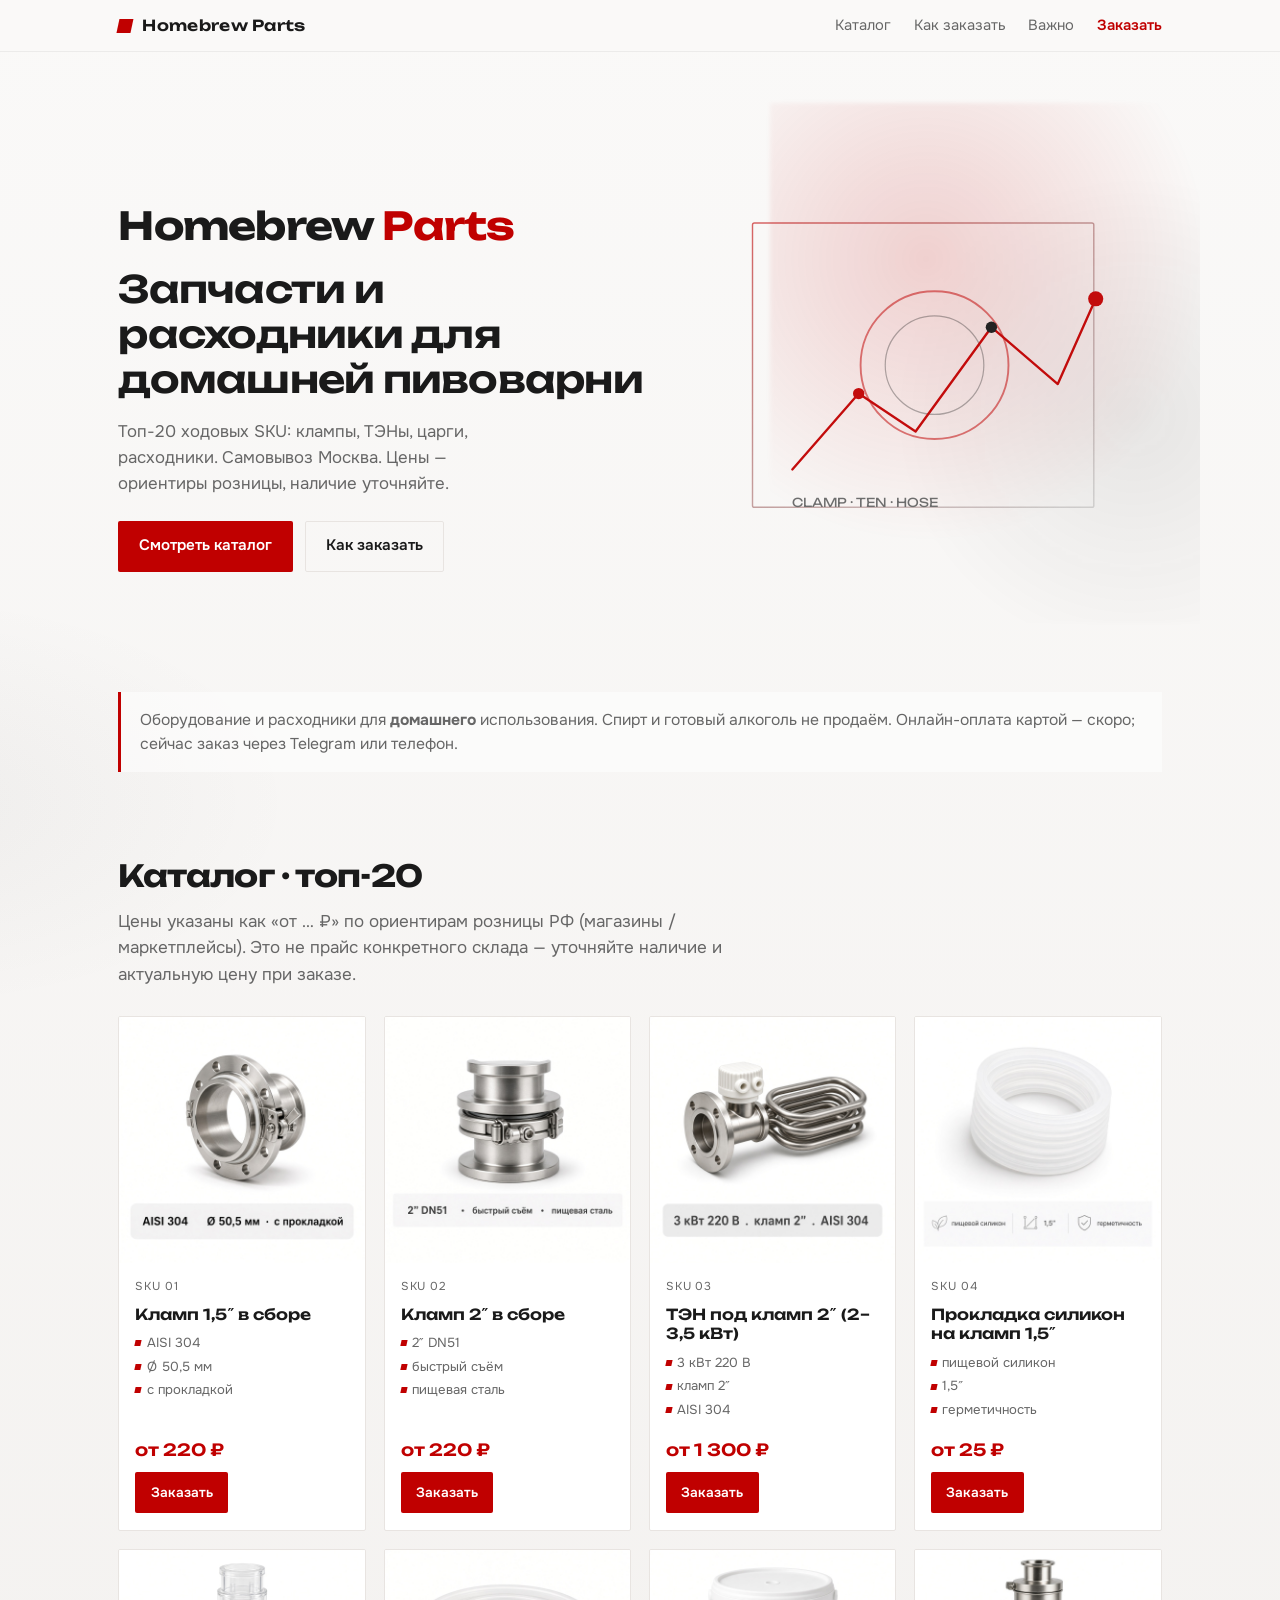
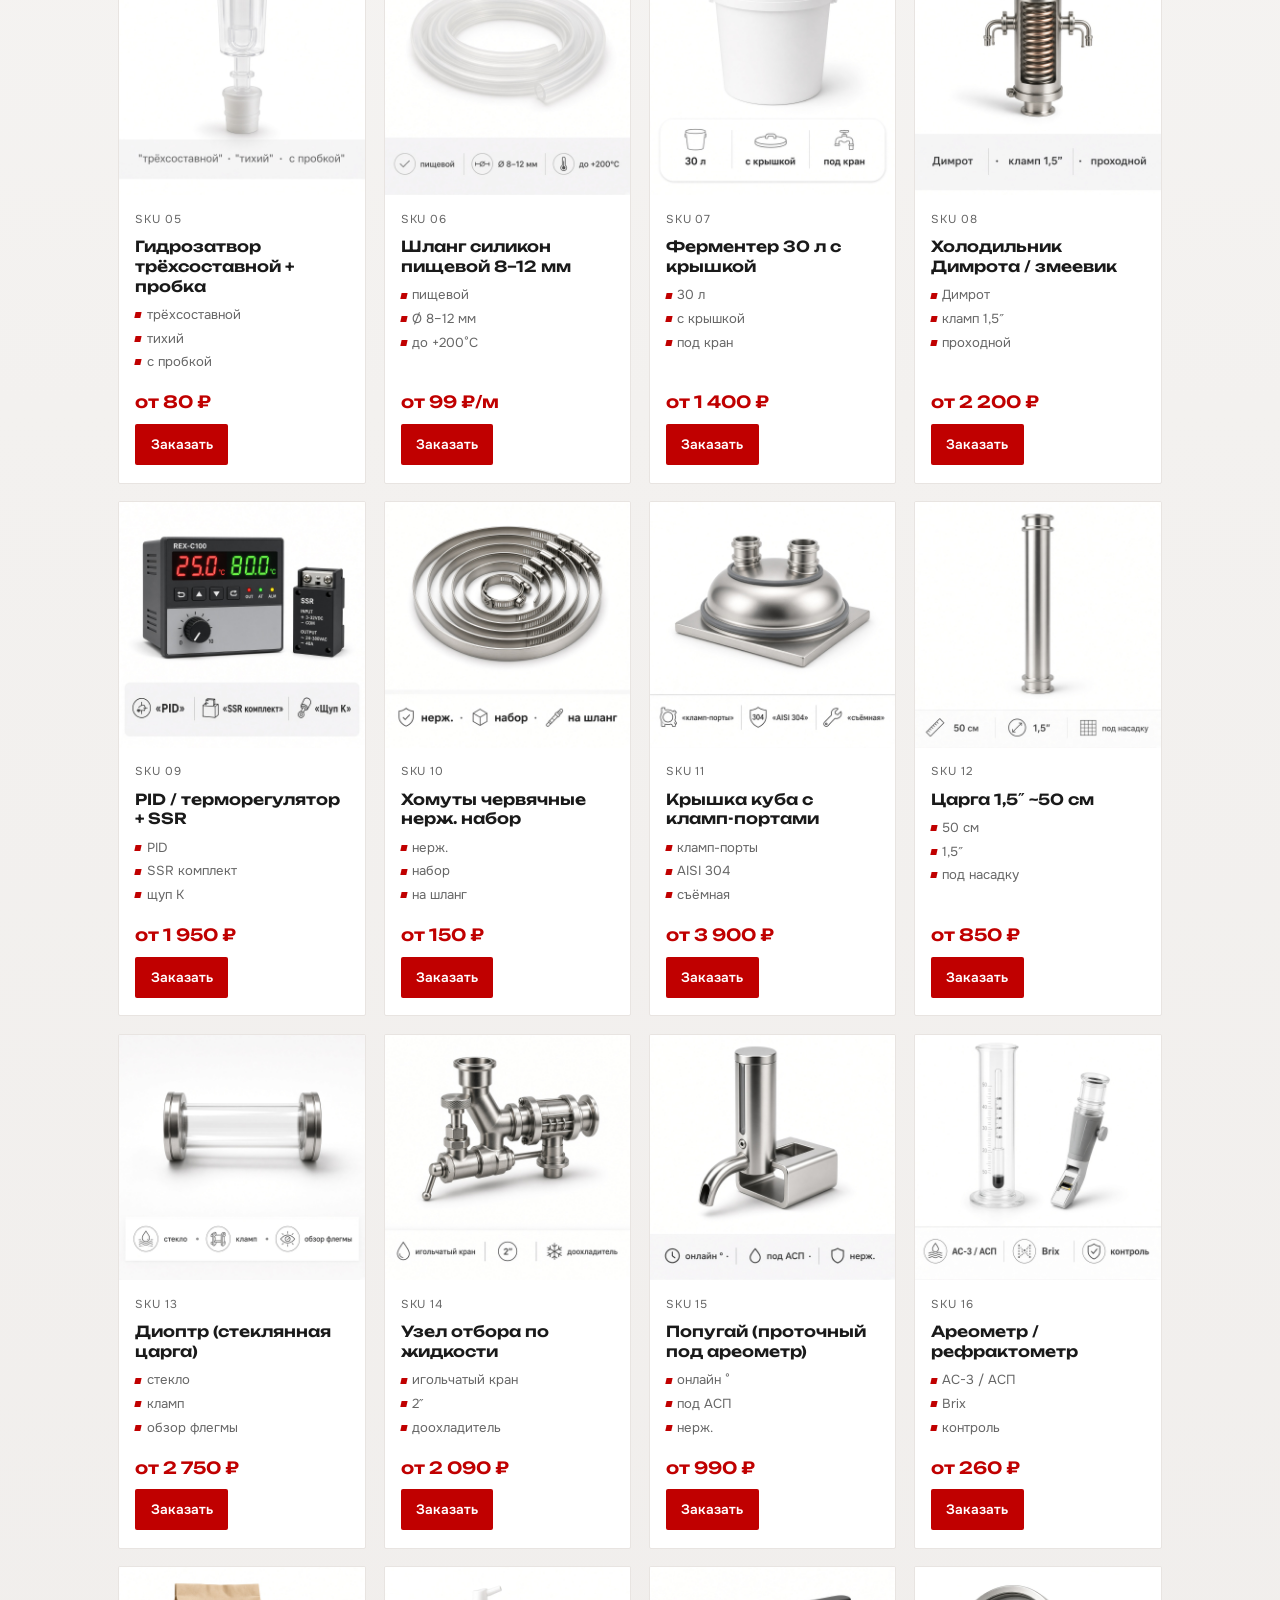
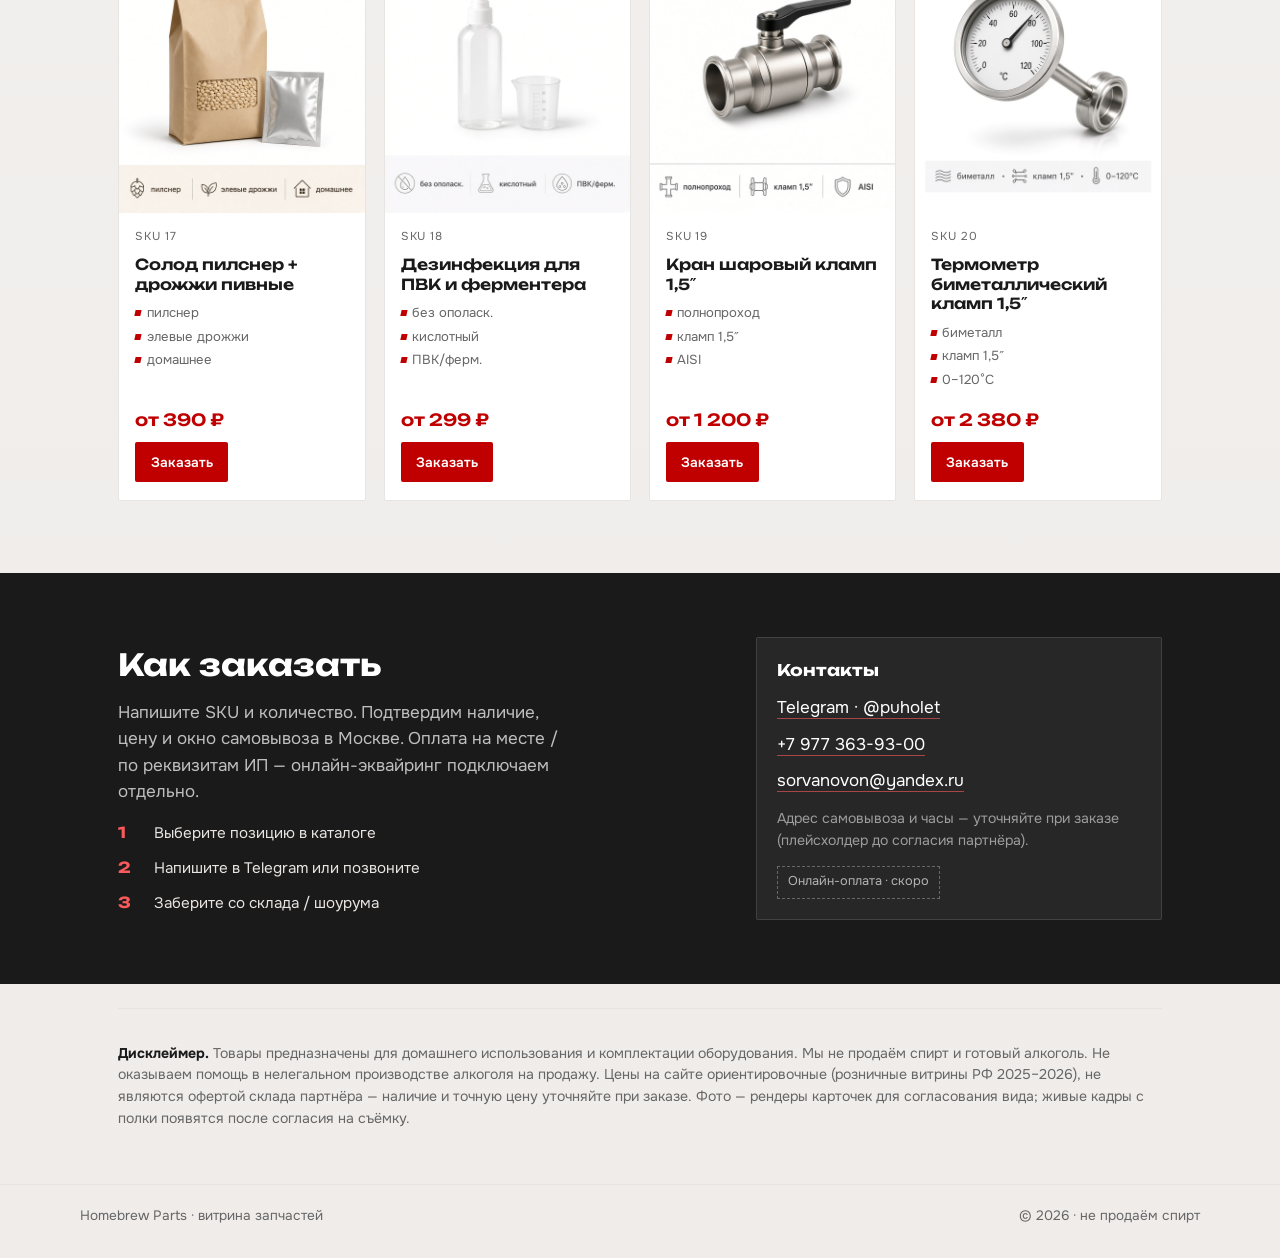
==== index.html @ 1358b640 "Add Homebrew Parts top-20 static showcase for GitHub Pages." ====
<!DOCTYPE html>
<html lang="ru">
<head>
  <meta charset="UTF-8" />
  <meta name="viewport" content="width=device-width, initial-scale=1" />
  <meta name="description" content="Витрина запчастей и расходников для домашнего пивоварения и комплектации оборудования. Самовывоз Москва. Спирт не продаём." />
  <title>Homebrew Parts · витрина запчастей</title>
  <link rel="preconnect" href="https://fonts.googleapis.com" />
  <link rel="preconnect" href="https://fonts.gstatic.com" crossorigin />
  <link href="https://fonts.googleapis.com/css2?family=Onest:wght@400;500;600;700&family=Unbounded:wght@500;600;700&display=swap" rel="stylesheet" />
  <link rel="stylesheet" href="assets/css/style.css" />
</head>
<body>
  <a class="skip" href="#main">К содержанию</a>

  <header class="top">
    <div class="top__inner">
      <a class="brand" href="#top" aria-label="Homebrew Parts — на главную">
        <span class="brand__mark" aria-hidden="true"></span>
        <span class="brand__text">Homebrew Parts</span>
      </a>
      <nav class="nav" aria-label="Разделы">
        <a href="#catalog">Каталог</a>
        <a href="#order">Как заказать</a>
        <a href="#disclaimer">Важно</a>
        <a href="#order" class="nav__cta">Заказать</a>
      </nav>
      <button class="nav-toggle" type="button" aria-expanded="false" aria-controls="mobile-nav" aria-label="Меню">
        <span></span><span></span>
      </button>
    </div>
    <nav id="mobile-nav" class="nav-mobile" hidden>
      <a href="#catalog">Каталог</a>
      <a href="#order">Как заказать</a>
      <a href="#disclaimer">Важно</a>
      <a href="#order">Заказать</a>
    </nav>
  </header>

  <main id="main">
    <section class="hero" id="top">
      <div class="hero__bg" aria-hidden="true">
        <div class="hero__mesh"></div>
      </div>
      <div class="hero__content">
        <p class="brand-hero">Homebrew <span>Parts</span></p>
        <h1>Запчасти и расходники для домашней пивоварни</h1>
        <p class="hero__lead">Топ-20 ходовых SKU: клампы, ТЭНы, царги, расходники. Самовывоз Москва. Цены — ориентиры розницы, наличие уточняйте.</p>
        <div class="hero__actions">
          <a class="btn btn--primary" href="#catalog">Смотреть каталог</a>
          <a class="btn btn--ghost" href="#order">Как заказать</a>
        </div>
      </div>
      <svg class="hero__visual" viewBox="0 0 480 420" fill="none" xmlns="http://www.w3.org/2000/svg" aria-hidden="true">
        <defs>
          <linearGradient id="g1" x1="0" y1="0" x2="1" y2="1">
            <stop offset="0%" stop-color="#C00000" stop-opacity="0.85"/>
            <stop offset="100%" stop-color="#1A1A1A" stop-opacity="0.2"/>
          </linearGradient>
        </defs>
        <rect x="48" y="40" width="360" height="300" rx="2" stroke="url(#g1)" stroke-width="1.5" opacity="0.75"/>
        <circle cx="240" cy="190" r="78" stroke="#C00000" stroke-width="2" opacity="0.55"/>
        <circle cx="240" cy="190" r="52" stroke="#1A1A1A" stroke-width="1.25" opacity="0.35"/>
        <path class="hero__path" d="M90 300 L160 220 L220 260 L300 150 L370 210 L410 120" stroke="#C00000" stroke-width="2.5" stroke-linecap="round" stroke-linejoin="round"/>
        <circle cx="160" cy="220" r="6" fill="#C00000"/>
        <circle cx="300" cy="150" r="6" fill="#1A1A1A"/>
        <circle cx="410" cy="120" r="8" fill="#C00000"/>
        <text x="90" y="340" fill="#666666" font-family="Unbounded, sans-serif" font-size="13">CLAMP · TEN · HOSE</text>
      </svg>
    </section>

    <div class="strip">
      <p>Оборудование и расходники для <strong>домашнего</strong> использования. Спирт и готовый алкоголь не продаём. Онлайн-оплата картой — скоро; сейчас заказ через Telegram или телефон.</p>
    </div>

    <section class="section" id="catalog">
      <div class="section__head">
        <h2>Каталог · топ-20</h2>
        <p>Цены указаны как «от … ₽» по ориентирам розницы РФ (магазины / маркетплейсы). Это не прайс конкретного склада — уточняйте наличие и актуальную цену при заказе.</p>
      </div>

      <div class="catalog">
        <article class="card reveal">
          <div class="card__media"><img src="assets/img/sku-top20-01-clamp-15.png" alt="Кламп 1,5 дюйма в сборе" width="600" height="600" loading="lazy" /></div>
          <div class="card__body">
            <span class="card__sku">SKU 01</span>
            <h3 class="card__title">Кламп 1,5″ в сборе</h3>
            <ul class="card__facts"><li>AISI 304</li><li>Ø 50,5 мм</li><li>с прокладкой</li></ul>
            <div class="card__price">от 220 ₽</div>
            <div class="card__actions"><a class="btn btn--primary btn--sm" href="https://t.me/puholet?text=%D0%97%D0%B0%D0%BA%D0%B0%D0%B7%3A%20%D0%9A%D0%BB%D0%B0%D0%BC%D0%BF%201%2C5%E2%80%B3">Заказать</a></div>
          </div>
        </article>

        <article class="card reveal">
          <div class="card__media"><img src="assets/img/sku-top20-02-clamp-20.png" alt="Кламп 2 дюйма в сборе" width="600" height="600" loading="lazy" /></div>
          <div class="card__body">
            <span class="card__sku">SKU 02</span>
            <h3 class="card__title">Кламп 2″ в сборе</h3>
            <ul class="card__facts"><li>2″ DN51</li><li>быстрый съём</li><li>пищевая сталь</li></ul>
            <div class="card__price">от 220 ₽</div>
            <div class="card__actions"><a class="btn btn--primary btn--sm" href="https://t.me/puholet?text=%D0%97%D0%B0%D0%BA%D0%B0%D0%B7%3A%20%D0%9A%D0%BB%D0%B0%D0%BC%D0%BF%202%E2%80%B3">Заказать</a></div>
          </div>
        </article>

        <article class="card reveal">
          <div class="card__media"><img src="assets/img/sku-top20-03-ten-clamp.png" alt="ТЭН под кламп 2 дюйма" width="600" height="600" loading="lazy" /></div>
          <div class="card__body">
            <span class="card__sku">SKU 03</span>
            <h3 class="card__title">ТЭН под кламп 2″ (2–3,5 кВт)</h3>
            <ul class="card__facts"><li>3 кВт 220 В</li><li>кламп 2″</li><li>AISI 304</li></ul>
            <div class="card__price">от 1 300 ₽</div>
            <div class="card__actions"><a class="btn btn--primary btn--sm" href="https://t.me/puholet?text=%D0%97%D0%B0%D0%BA%D0%B0%D0%B7%3A%20%D0%A2%D0%AD%D0%9D%20%D0%BA%D0%BB%D0%B0%D0%BC%D0%BF%202%E2%80%B3">Заказать</a></div>
          </div>
        </article>

        <article class="card reveal">
          <div class="card__media"><img src="assets/img/sku-top20-04-gaskets.png" alt="Силиконовая прокладка на кламп" width="600" height="600" loading="lazy" /></div>
          <div class="card__body">
            <span class="card__sku">SKU 04</span>
            <h3 class="card__title">Прокладка силикон на кламп 1,5″</h3>
            <ul class="card__facts"><li>пищевой силикон</li><li>1,5″</li><li>герметичность</li></ul>
            <div class="card__price">от 25 ₽</div>
            <div class="card__actions"><a class="btn btn--primary btn--sm" href="https://t.me/puholet?text=%D0%97%D0%B0%D0%BA%D0%B0%D0%B7%3A%20%D0%9F%D1%80%D0%BE%D0%BA%D0%BB%D0%B0%D0%B4%D0%BA%D0%B0%20%D0%BA%D0%BB%D0%B0%D0%BC%D0%BF%201%2C5%E2%80%B3">Заказать</a></div>
          </div>
        </article>

        <article class="card reveal">
          <div class="card__media"><img src="assets/img/sku-top20-05-airlock.png" alt="Гидрозатвор трёхсоставной" width="600" height="600" loading="lazy" /></div>
          <div class="card__body">
            <span class="card__sku">SKU 05</span>
            <h3 class="card__title">Гидрозатвор трёхсоставной + пробка</h3>
            <ul class="card__facts"><li>трёхсоставной</li><li>тихий</li><li>с пробкой</li></ul>
            <div class="card__price">от 80 ₽</div>
            <div class="card__actions"><a class="btn btn--primary btn--sm" href="https://t.me/puholet?text=%D0%97%D0%B0%D0%BA%D0%B0%D0%B7%3A%20%D0%93%D0%B8%D0%B4%D1%80%D0%BE%D0%B7%D0%B0%D1%82%D0%B2%D0%BE%D1%80">Заказать</a></div>
          </div>
        </article>

        <article class="card reveal">
          <div class="card__media"><img src="assets/img/sku-top20-06-hose.png" alt="Шланг силиконовый пищевой" width="600" height="600" loading="lazy" /></div>
          <div class="card__body">
            <span class="card__sku">SKU 06</span>
            <h3 class="card__title">Шланг силикон пищевой 8–12 мм</h3>
            <ul class="card__facts"><li>пищевой</li><li>Ø 8–12 мм</li><li>до +200°C</li></ul>
            <div class="card__price">от 99 ₽/м</div>
            <div class="card__actions"><a class="btn btn--primary btn--sm" href="https://t.me/puholet?text=%D0%97%D0%B0%D0%BA%D0%B0%D0%B7%3A%20%D0%A8%D0%BB%D0%B0%D0%BD%D0%B3%20%D1%81%D0%B8%D0%BB%D0%B8%D0%BA%D0%BE%D0%BD">Заказать</a></div>
          </div>
        </article>

        <article class="card reveal">
          <div class="card__media"><img src="assets/img/sku-top20-07-fermenter.png" alt="Ферментер 30 литров" width="600" height="600" loading="lazy" /></div>
          <div class="card__body">
            <span class="card__sku">SKU 07</span>
            <h3 class="card__title">Ферментер 30 л с крышкой</h3>
            <ul class="card__facts"><li>30 л</li><li>с крышкой</li><li>под кран</li></ul>
            <div class="card__price">от 1 400 ₽</div>
            <div class="card__actions"><a class="btn btn--primary btn--sm" href="https://t.me/puholet?text=%D0%97%D0%B0%D0%BA%D0%B0%D0%B7%3A%20%D0%A4%D0%B5%D1%80%D0%BC%D0%B5%D0%BD%D1%82%D0%B5%D1%80%2030%20%D0%BB">Заказать</a></div>
          </div>
        </article>

        <article class="card reveal">
          <div class="card__media"><img src="assets/img/sku-top20-08-dimroth.png" alt="Холодильник Димрота" width="600" height="600" loading="lazy" /></div>
          <div class="card__body">
            <span class="card__sku">SKU 08</span>
            <h3 class="card__title">Холодильник Димрота / змеевик</h3>
            <ul class="card__facts"><li>Димрот</li><li>кламп 1,5″</li><li>проходной</li></ul>
            <div class="card__price">от 2 200 ₽</div>
            <div class="card__actions"><a class="btn btn--primary btn--sm" href="https://t.me/puholet?text=%D0%97%D0%B0%D0%BA%D0%B0%D0%B7%3A%20%D0%94%D0%B8%D0%BC%D1%80%D0%BE%D1%82">Заказать</a></div>
          </div>
        </article>

        <article class="card reveal">
          <div class="card__media"><img src="assets/img/sku-top20-09-pid.png" alt="PID терморегулятор с SSR" width="600" height="600" loading="lazy" /></div>
          <div class="card__body">
            <span class="card__sku">SKU 09</span>
            <h3 class="card__title">PID / терморегулятор + SSR</h3>
            <ul class="card__facts"><li>PID</li><li>SSR комплект</li><li>щуп К</li></ul>
            <div class="card__price">от 1 950 ₽</div>
            <div class="card__actions"><a class="btn btn--primary btn--sm" href="https://t.me/puholet?text=%D0%97%D0%B0%D0%BA%D0%B0%D0%B7%3A%20PID%20%2B%20SSR">Заказать</a></div>
          </div>
        </article>

        <article class="card reveal">
          <div class="card__media"><img src="assets/img/sku-top20-10-hose-clamps.png" alt="Хомуты червячные нержавеющие" width="600" height="600" loading="lazy" /></div>
          <div class="card__body">
            <span class="card__sku">SKU 10</span>
            <h3 class="card__title">Хомуты червячные нерж. набор</h3>
            <ul class="card__facts"><li>нерж.</li><li>набор</li><li>на шланг</li></ul>
            <div class="card__price">от 150 ₽</div>
            <div class="card__actions"><a class="btn btn--primary btn--sm" href="https://t.me/puholet?text=%D0%97%D0%B0%D0%BA%D0%B0%D0%B7%3A%20%D1%85%D0%BE%D0%BC%D1%83%D1%82%D1%8B%20%D1%87%D0%B5%D1%80%D0%B2%D1%8F%D1%87%D0%BD%D1%8B%D0%B5">Заказать</a></div>
          </div>
        </article>

        <article class="card reveal">
          <div class="card__media"><img src="assets/img/sku-top20-11-cube-lid.png" alt="Крышка куба с кламп-портами" width="600" height="600" loading="lazy" /></div>
          <div class="card__body">
            <span class="card__sku">SKU 11</span>
            <h3 class="card__title">Крышка куба с кламп-портами</h3>
            <ul class="card__facts"><li>кламп-порты</li><li>AISI 304</li><li>съёмная</li></ul>
            <div class="card__price">от 3 900 ₽</div>
            <div class="card__actions"><a class="btn btn--primary btn--sm" href="https://t.me/puholet?text=%D0%97%D0%B0%D0%BA%D0%B0%D0%B7%3A%20%D0%9A%D1%80%D1%8B%D1%88%D0%BA%D0%B0%20%D0%BA%D1%83%D0%B1%D0%B0">Заказать</a></div>
          </div>
        </article>

        <article class="card reveal">
          <div class="card__media"><img src="assets/img/sku-top20-12-tsarga.png" alt="Царга 1,5 дюйма 50 см" width="600" height="600" loading="lazy" /></div>
          <div class="card__body">
            <span class="card__sku">SKU 12</span>
            <h3 class="card__title">Царга 1,5″ ~50 см</h3>
            <ul class="card__facts"><li>50 см</li><li>1,5″</li><li>под насадку</li></ul>
            <div class="card__price">от 850 ₽</div>
            <div class="card__actions"><a class="btn btn--primary btn--sm" href="https://t.me/puholet?text=%D0%97%D0%B0%D0%BA%D0%B0%D0%B7%3A%20%D0%A6%D0%B0%D1%80%D0%B3%D0%B0%201%2C5%E2%80%B3">Заказать</a></div>
          </div>
        </article>

        <article class="card reveal">
          <div class="card__media"><img src="assets/img/sku-top20-13-diopter.png" alt="Диоптр стеклянная царга" width="600" height="600" loading="lazy" /></div>
          <div class="card__body">
            <span class="card__sku">SKU 13</span>
            <h3 class="card__title">Диоптр (стеклянная царга)</h3>
            <ul class="card__facts"><li>стекло</li><li>кламп</li><li>обзор флегмы</li></ul>
            <div class="card__price">от 2 750 ₽</div>
            <div class="card__actions"><a class="btn btn--primary btn--sm" href="https://t.me/puholet?text=%D0%97%D0%B0%D0%BA%D0%B0%D0%B7%3A%20%D0%94%D0%B8%D0%BE%D0%BF%D1%82%D1%80">Заказать</a></div>
          </div>
        </article>

        <article class="card reveal">
          <div class="card__media"><img src="assets/img/sku-top20-14-takeoff.png" alt="Узел отбора по жидкости" width="600" height="600" loading="lazy" /></div>
          <div class="card__body">
            <span class="card__sku">SKU 14</span>
            <h3 class="card__title">Узел отбора по жидкости</h3>
            <ul class="card__facts"><li>игольчатый кран</li><li>2″</li><li>доохладитель</li></ul>
            <div class="card__price">от 2 090 ₽</div>
            <div class="card__actions"><a class="btn btn--primary btn--sm" href="https://t.me/puholet?text=%D0%97%D0%B0%D0%BA%D0%B0%D0%B7%3A%20%D0%A3%D0%B7%D0%B5%D0%BB%20%D0%BE%D1%82%D0%B1%D0%BE%D1%80%D0%B0">Заказать</a></div>
          </div>
        </article>

        <article class="card reveal">
          <div class="card__media"><img src="assets/img/sku-top20-15-parrot.png" alt="Попугай проточный" width="600" height="600" loading="lazy" /></div>
          <div class="card__body">
            <span class="card__sku">SKU 15</span>
            <h3 class="card__title">Попугай (проточный под ареометр)</h3>
            <ul class="card__facts"><li>онлайн °</li><li>под АСП</li><li>нерж.</li></ul>
            <div class="card__price">от 990 ₽</div>
            <div class="card__actions"><a class="btn btn--primary btn--sm" href="https://t.me/puholet?text=%D0%97%D0%B0%D0%BA%D0%B0%D0%B7%3A%20%D0%9F%D0%BE%D0%BF%D1%83%D0%B3%D0%B0%D0%B9">Заказать</a></div>
          </div>
        </article>

        <article class="card reveal">
          <div class="card__media"><img src="assets/img/sku-top20-16-hydrometer.png" alt="Ареометр" width="600" height="600" loading="lazy" /></div>
          <div class="card__body">
            <span class="card__sku">SKU 16</span>
            <h3 class="card__title">Ареометр / рефрактометр</h3>
            <ul class="card__facts"><li>АС-3 / АСП</li><li>Brix</li><li>контроль</li></ul>
            <div class="card__price">от 260 ₽</div>
            <div class="card__actions"><a class="btn btn--primary btn--sm" href="https://t.me/puholet?text=%D0%97%D0%B0%D0%BA%D0%B0%D0%B7%3A%20%D0%90%D1%80%D0%B5%D0%BE%D0%BC%D0%B5%D1%82%D1%80">Заказать</a></div>
          </div>
        </article>

        <article class="card reveal">
          <div class="card__media"><img src="assets/img/sku-top20-17-malt-yeast.png" alt="Солод и дрожжи" width="600" height="600" loading="lazy" /></div>
          <div class="card__body">
            <span class="card__sku">SKU 17</span>
            <h3 class="card__title">Солод пилснер + дрожжи пивные</h3>
            <ul class="card__facts"><li>пилснер</li><li>элевые дрожжи</li><li>домашнее</li></ul>
            <div class="card__price">от 390 ₽</div>
            <div class="card__actions"><a class="btn btn--primary btn--sm" href="https://t.me/puholet?text=%D0%97%D0%B0%D0%BA%D0%B0%D0%B7%3A%20%D1%81%D0%BE%D0%BB%D0%BE%D0%B4%20%2B%20%D0%B4%D1%80%D0%BE%D0%B6%D0%B6%D0%B8">Заказать</a></div>
          </div>
        </article>

        <article class="card reveal">
          <div class="card__media"><img src="assets/img/sku-top20-18-sanitizer.png" alt="Средство дезинфекции" width="600" height="600" loading="lazy" /></div>
          <div class="card__body">
            <span class="card__sku">SKU 18</span>
            <h3 class="card__title">Дезинфекция для ПВК и ферментера</h3>
            <ul class="card__facts"><li>без ополаск.</li><li>кислотный</li><li>ПВК/ферм.</li></ul>
            <div class="card__price">от 299 ₽</div>
            <div class="card__actions"><a class="btn btn--primary btn--sm" href="https://t.me/puholet?text=%D0%97%D0%B0%D0%BA%D0%B0%D0%B7%3A%20Bio%20San">Заказать</a></div>
          </div>
        </article>

        <article class="card reveal">
          <div class="card__media"><img src="assets/img/sku-top20-19-ball-valve.png" alt="Кран шаровый кламп" width="600" height="600" loading="lazy" /></div>
          <div class="card__body">
            <span class="card__sku">SKU 19</span>
            <h3 class="card__title">Кран шаровый кламп 1,5″</h3>
            <ul class="card__facts"><li>полнопроход</li><li>кламп 1,5″</li><li>AISI</li></ul>
            <div class="card__price">от 1 200 ₽</div>
            <div class="card__actions"><a class="btn btn--primary btn--sm" href="https://t.me/puholet?text=%D0%97%D0%B0%D0%BA%D0%B0%D0%B7%3A%20%D0%9A%D1%80%D0%B0%D0%BD%20%D0%BA%D0%BB%D0%B0%D0%BC%D0%BF%201%2C5%E2%80%B3">Заказать</a></div>
          </div>
        </article>

        <article class="card reveal">
          <div class="card__media"><img src="assets/img/sku-top20-20-thermometer.png" alt="Термометр биметаллический кламп" width="600" height="600" loading="lazy" /></div>
          <div class="card__body">
            <span class="card__sku">SKU 20</span>
            <h3 class="card__title">Термометр биметаллический кламп 1,5″</h3>
            <ul class="card__facts"><li>биметалл</li><li>кламп 1,5″</li><li>0–120°C</li></ul>
            <div class="card__price">от 2 380 ₽</div>
            <div class="card__actions"><a class="btn btn--primary btn--sm" href="https://t.me/puholet?text=%D0%97%D0%B0%D0%BA%D0%B0%D0%B7%3A%20%D1%82%D0%B5%D1%80%D0%BC%D0%BE%D0%BC%D0%B5%D1%82%D1%80%20%D0%BA%D0%BB%D0%B0%D0%BC%D0%BF">Заказать</a></div>
          </div>
        </article>
      </div>
    </section>

    <section class="section--ink" id="order">
      <div class="section__inner">
        <div>
          <h2>Как заказать</h2>
          <p>Напишите SKU и количество. Подтвердим наличие, цену и окно самовывоза в Москве. Оплата на месте / по реквизитам ИП — онлайн-эквайринг подключаем отдельно.</p>
          <ol class="order-list">
            <li><strong>1</strong> Выберите позицию в каталоге</li>
            <li><strong>2</strong> Напишите в Telegram или позвоните</li>
            <li><strong>3</strong> Заберите со склада / шоурума</li>
          </ol>
        </div>
        <div class="order-box">
          <h3>Контакты</h3>
          <p><a href="https://t.me/puholet">Telegram · @puholet</a></p>
          <p style="margin-top:0.65rem"><a href="tel:+79773639300">+7 977 363-93-00</a></p>
          <p style="margin-top:0.65rem"><a href="mailto:sorvanovon@yandex.ru?subject=%D0%97%D0%B0%D0%BA%D0%B0%D0%B7%20Homebrew%20Parts">sorvanovon@yandex.ru</a></p>
          <p class="muted">Адрес самовывоза и часы — уточняйте при заказе (плейсхолдер до согласия партнёра).</p>
          <span class="pay-soon">Онлайн-оплата · скоро</span>
        </div>
      </div>
    </section>

    <section class="disclaimer" id="disclaimer">
      <div class="disclaimer__box">
        <p><strong>Дисклеймер.</strong> Товары предназначены для домашнего использования и комплектации оборудования. Мы не продаём спирт и готовый алкоголь. Не оказываем помощь в нелегальном производстве алкоголя на продажу. Цены на сайте ориентировочные (розничные витрины РФ 2025–2026), не являются офертой склада партнёра — наличие и точную цену уточняйте при заказе. Фото — рендеры карточек для согласования вида; живые кадры с полки появятся после согласия на съёмку.</p>
      </div>
    </section>
  </main>

  <footer class="footer">
    <div class="footer__inner">
      <span>Homebrew Parts · витрина запчастей</span>
      <span>© 2026 · не продаём спирт</span>
    </div>
  </footer>

  <script src="assets/js/main.js"></script>
</body>
</html>
---- assets/css/style.css ----
:root {
  --ink: #1a1a1a;
  --text: #333333;
  --muted: #666666;
  --line: #e8e4e1;
  --paper: #f3f1ef;
  --surface: #ffffff;
  --crimson: #c00000;
  --ember: #fb5a5a;
  --crimson-deep: #8a0000;
  --radius: 2px;
  --font-display: "Unbounded", system-ui, sans-serif;
  --font-body: "Onest", system-ui, sans-serif;
  --space: clamp(1.25rem, 3vw, 2.5rem);
  --max: 1120px;
}

*,
*::before,
*::after {
  box-sizing: border-box;
}

html {
  scroll-behavior: smooth;
}

body {
  margin: 0;
  font-family: var(--font-body);
  font-size: 1.0625rem;
  line-height: 1.55;
  color: var(--text);
  background:
    radial-gradient(1100px 520px at 90% -8%, rgba(192, 0, 0, 0.07), transparent 55%),
    radial-gradient(800px 420px at -8% 18%, rgba(26, 26, 26, 0.04), transparent 50%),
    linear-gradient(180deg, #faf9f8 0%, var(--paper) 45%, #efecea 100%);
  min-height: 100vh;
}

img {
  max-width: 100%;
  display: block;
}

a {
  color: inherit;
}

.skip {
  position: absolute;
  left: -999px;
  top: 0;
  background: var(--ink);
  color: #fff;
  padding: 0.5rem 1rem;
  z-index: 100;
}

.skip:focus {
  left: 0;
}

.top {
  position: sticky;
  top: 0;
  z-index: 50;
  backdrop-filter: blur(12px);
  background: rgba(250, 249, 248, 0.9);
  border-bottom: 1px solid rgba(26, 26, 26, 0.06);
}

.top__inner {
  max-width: var(--max);
  margin: 0 auto;
  padding: 0.85rem var(--space);
  display: flex;
  align-items: center;
  justify-content: space-between;
  gap: 1rem;
}

.brand {
  display: inline-flex;
  align-items: center;
  gap: 0.65rem;
  text-decoration: none;
  color: var(--ink);
}

.brand__mark {
  width: 0.85rem;
  height: 0.85rem;
  background: var(--crimson);
  transform: skewX(-12deg);
}

.brand__text {
  font-family: var(--font-display);
  font-weight: 600;
  font-size: 0.95rem;
  letter-spacing: 0.02em;
}

.nav {
  display: none;
  gap: 1.4rem;
  align-items: center;
}

.nav a {
  text-decoration: none;
  font-size: 0.92rem;
  color: var(--muted);
  transition: color 0.2s;
}

.nav a:hover {
  color: var(--ink);
}

.nav__cta {
  color: var(--crimson) !important;
  font-weight: 600;
}

.nav-toggle {
  width: 2.5rem;
  height: 2.5rem;
  border: 1px solid var(--line);
  background: var(--surface);
  border-radius: var(--radius);
  display: inline-flex;
  flex-direction: column;
  justify-content: center;
  align-items: center;
  gap: 5px;
  cursor: pointer;
}

.nav-toggle span {
  width: 1.1rem;
  height: 2px;
  background: var(--ink);
}

.nav-mobile {
  display: flex;
  flex-direction: column;
  gap: 0.75rem;
  padding: 0.75rem var(--space) 1.1rem;
  border-top: 1px solid var(--line);
  background: rgba(250, 249, 248, 0.98);
}

.nav-mobile a {
  text-decoration: none;
  color: var(--ink);
  font-weight: 500;
}

@media (min-width: 860px) {
  .nav {
    display: flex;
  }

  .nav-toggle,
  .nav-mobile {
    display: none !important;
  }
}

.hero {
  position: relative;
  overflow: hidden;
  max-width: var(--max);
  margin: 0 auto;
  padding: clamp(2.5rem, 7vw, 5rem) var(--space) clamp(2rem, 5vw, 3.5rem);
  display: grid;
  gap: 2rem;
  align-items: center;
}

@media (min-width: 900px) {
  .hero {
    grid-template-columns: 1.1fr 0.9fr;
    min-height: min(78vh, 640px);
  }
}

.hero__bg {
  position: absolute;
  inset: 0;
  pointer-events: none;
  z-index: 0;
}

.hero__mesh {
  position: absolute;
  right: -8%;
  top: 8%;
  width: min(52vw, 520px);
  height: min(52vw, 520px);
  background:
    radial-gradient(circle at 30% 30%, rgba(192, 0, 0, 0.16), transparent 55%),
    radial-gradient(circle at 70% 60%, rgba(26, 26, 26, 0.08), transparent 50%);
  filter: blur(2px);
}

.hero__content {
  position: relative;
  z-index: 1;
}

.brand-hero {
  margin: 0 0 0.75rem;
  font-family: var(--font-display);
  font-size: clamp(1.6rem, 4vw, 2.4rem);
  font-weight: 700;
  color: var(--ink);
  letter-spacing: -0.02em;
}

.brand-hero span {
  color: var(--crimson);
}

.hero h1 {
  margin: 0;
  font-family: var(--font-display);
  font-size: clamp(1.55rem, 3.6vw, 2.35rem);
  font-weight: 600;
  line-height: 1.2;
  color: var(--ink);
  letter-spacing: -0.02em;
  max-width: 16ch;
}

.hero__lead {
  margin: 1rem 0 0;
  max-width: 38ch;
  color: var(--muted);
  font-size: 1.05rem;
}

.hero__actions {
  margin-top: 1.5rem;
  display: flex;
  flex-wrap: wrap;
  gap: 0.75rem;
}

.hero__visual {
  position: relative;
  z-index: 1;
  width: 100%;
  max-width: 460px;
  margin-left: auto;
  opacity: 0.95;
}

.hero__path {
  stroke-dasharray: 900;
  stroke-dashoffset: 900;
  animation: path-draw 1.8s ease forwards 0.3s;
}

@keyframes path-draw {
  to {
    stroke-dashoffset: 0;
  }
}

.hero__content > * {
  animation: rise 0.7s ease both;
}

.hero__content > *:nth-child(2) {
  animation-delay: 0.08s;
}

.hero__content > *:nth-child(3) {
  animation-delay: 0.14s;
}

.hero__content > *:nth-child(4) {
  animation-delay: 0.2s;
}

@keyframes rise {
  from {
    opacity: 0;
    transform: translateY(14px);
  }
  to {
    opacity: 1;
    transform: none;
  }
}

@media (prefers-reduced-motion: reduce) {
  .hero__path,
  .hero__content > * {
    animation: none;
  }

  .hero__path {
    stroke-dashoffset: 0;
  }
}

.btn {
  display: inline-flex;
  align-items: center;
  justify-content: center;
  gap: 0.4rem;
  padding: 0.8rem 1.25rem;
  border-radius: var(--radius);
  text-decoration: none;
  font-weight: 600;
  font-size: 0.95rem;
  border: 1px solid transparent;
  transition: background 0.2s, color 0.2s, border-color 0.2s, transform 0.15s;
  cursor: pointer;
}

.btn:hover {
  transform: translateY(-1px);
}

.btn--primary {
  background: var(--crimson);
  color: #fff;
}

.btn--primary:hover {
  background: var(--crimson-deep);
}

.btn--ghost {
  background: transparent;
  border-color: var(--line);
  color: var(--ink);
}

.btn--ghost:hover {
  border-color: var(--ink);
}

.btn--light {
  background: #fff;
  color: var(--ink);
}

.btn--light:hover {
  background: var(--ember);
  color: #fff;
}

.btn--sm {
  padding: 0.55rem 0.9rem;
  font-size: 0.85rem;
}

.strip {
  max-width: var(--max);
  margin: 0 auto;
  padding: 0 var(--space) 1.5rem;
}

.strip p {
  margin: 0;
  padding: 1rem 1.15rem;
  border-left: 3px solid var(--crimson);
  background: rgba(255, 255, 255, 0.55);
  color: var(--muted);
  font-size: 0.98rem;
}

.section {
  max-width: var(--max);
  margin: 0 auto;
  padding: clamp(2rem, 5vw, 3.5rem) var(--space);
}

.section__head {
  margin-bottom: 1.75rem;
  max-width: 42rem;
}

.section__head h2 {
  margin: 0;
  font-family: var(--font-display);
  font-size: clamp(1.4rem, 3vw, 1.9rem);
  color: var(--ink);
  letter-spacing: -0.02em;
}

.section__head p {
  margin: 0.6rem 0 0;
  color: var(--muted);
}

.catalog {
  display: grid;
  gap: 1.1rem;
  grid-template-columns: 1fr;
}

@media (min-width: 640px) {
  .catalog {
    grid-template-columns: repeat(2, 1fr);
  }
}

@media (min-width: 980px) {
  .catalog {
    grid-template-columns: repeat(3, 1fr);
  }
}

@media (min-width: 1120px) {
  .catalog {
    grid-template-columns: repeat(4, 1fr);
  }
}

.card {
  background: var(--surface);
  border: 1px solid var(--line);
  border-radius: var(--radius);
  display: flex;
  flex-direction: column;
  overflow: hidden;
  transition: border-color 0.2s, box-shadow 0.2s, transform 0.2s;
}

.card:hover {
  border-color: rgba(192, 0, 0, 0.35);
  box-shadow: 0 12px 28px rgba(26, 26, 26, 0.06);
  transform: translateY(-2px);
}

.card__media {
  aspect-ratio: 1;
  background: #f7f5f3;
  overflow: hidden;
}

.card__media img {
  width: 100%;
  height: 100%;
  object-fit: cover;
}

.card__body {
  padding: 0.95rem 1rem 1.1rem;
  display: flex;
  flex-direction: column;
  flex: 1;
  gap: 0.55rem;
}

.card__sku {
  font-size: 0.72rem;
  letter-spacing: 0.08em;
  text-transform: uppercase;
  color: var(--muted);
}

.card__title {
  margin: 0;
  font-family: var(--font-display);
  font-size: 0.95rem;
  font-weight: 600;
  line-height: 1.3;
  color: var(--ink);
}

.card__facts {
  margin: 0;
  padding: 0;
  list-style: none;
  display: flex;
  flex-direction: column;
  gap: 0.2rem;
}

.card__facts li {
  font-size: 0.82rem;
  color: var(--muted);
  padding-left: 0.7rem;
  position: relative;
}

.card__facts li::before {
  content: "";
  position: absolute;
  left: 0;
  top: 0.55em;
  width: 0.35rem;
  height: 0.35rem;
  background: var(--crimson);
  transform: skewX(-12deg);
}

.card__price {
  margin-top: auto;
  padding-top: 0.5rem;
  font-family: var(--font-display);
  font-size: 1.05rem;
  font-weight: 600;
  color: var(--crimson);
}

.card__actions {
  display: flex;
  gap: 0.5rem;
  flex-wrap: wrap;
}

.section--ink {
  background: var(--ink);
  color: #e8e4e1;
  margin-top: 1rem;
}

.section--ink .section__inner {
  max-width: var(--max);
  margin: 0 auto;
  padding: clamp(2.5rem, 6vw, 4rem) var(--space);
  display: grid;
  gap: 1.75rem;
}

@media (min-width: 800px) {
  .section--ink .section__inner {
    grid-template-columns: 1.2fr 0.8fr;
    align-items: center;
  }
}

.section--ink h2 {
  margin: 0;
  font-family: var(--font-display);
  font-size: clamp(1.4rem, 3vw, 1.9rem);
  color: #fff;
}

.section--ink p {
  margin: 0.75rem 0 0;
  color: rgba(255, 255, 255, 0.72);
  max-width: 42ch;
}

.order-list {
  margin: 1rem 0 0;
  padding: 0;
  list-style: none;
  display: grid;
  gap: 0.65rem;
}

.order-list li {
  display: flex;
  gap: 0.75rem;
  align-items: baseline;
  font-size: 0.95rem;
}

.order-list strong {
  font-family: var(--font-display);
  color: var(--ember);
  min-width: 1.5rem;
}

.order-box {
  background: rgba(255, 255, 255, 0.06);
  border: 1px solid rgba(255, 255, 255, 0.12);
  padding: 1.25rem;
  border-radius: var(--radius);
}

.order-box h3 {
  margin: 0 0 0.75rem;
  font-family: var(--font-display);
  font-size: 1rem;
  color: #fff;
}

.order-box a {
  color: #fff;
  text-decoration: none;
  border-bottom: 1px solid rgba(251, 90, 90, 0.6);
}

.order-box .muted {
  color: rgba(255, 255, 255, 0.55);
  font-size: 0.88rem;
  margin-top: 0.85rem;
}

.pay-soon {
  display: inline-block;
  margin-top: 0.85rem;
  padding: 0.35rem 0.65rem;
  border: 1px dashed rgba(255, 255, 255, 0.3);
  font-size: 0.8rem;
  color: rgba(255, 255, 255, 0.65);
}

.disclaimer {
  max-width: var(--max);
  margin: 0 auto;
  padding: 1.5rem var(--space) 2.5rem;
}

.disclaimer__box {
  border-top: 1px solid var(--line);
  padding-top: 1.25rem;
  color: var(--muted);
  font-size: 0.88rem;
}

.disclaimer__box strong {
  color: var(--ink);
}

.footer {
  border-top: 1px solid var(--line);
  padding: 1.25rem var(--space) 2rem;
}

.footer__inner {
  max-width: var(--max);
  margin: 0 auto;
  display: flex;
  flex-wrap: wrap;
  gap: 0.75rem 1.5rem;
  justify-content: space-between;
  color: var(--muted);
  font-size: 0.85rem;
}

.reveal {
  opacity: 0;
  transform: translateY(16px);
  transition: opacity 0.55s ease, transform 0.55s ease;
}

.reveal.is-visible {
  opacity: 1;
  transform: none;
}

@media (prefers-reduced-motion: reduce) {
  .reveal {
    opacity: 1;
    transform: none;
    transition: none;
  }

  .card:hover {
    transform: none;
  }
}
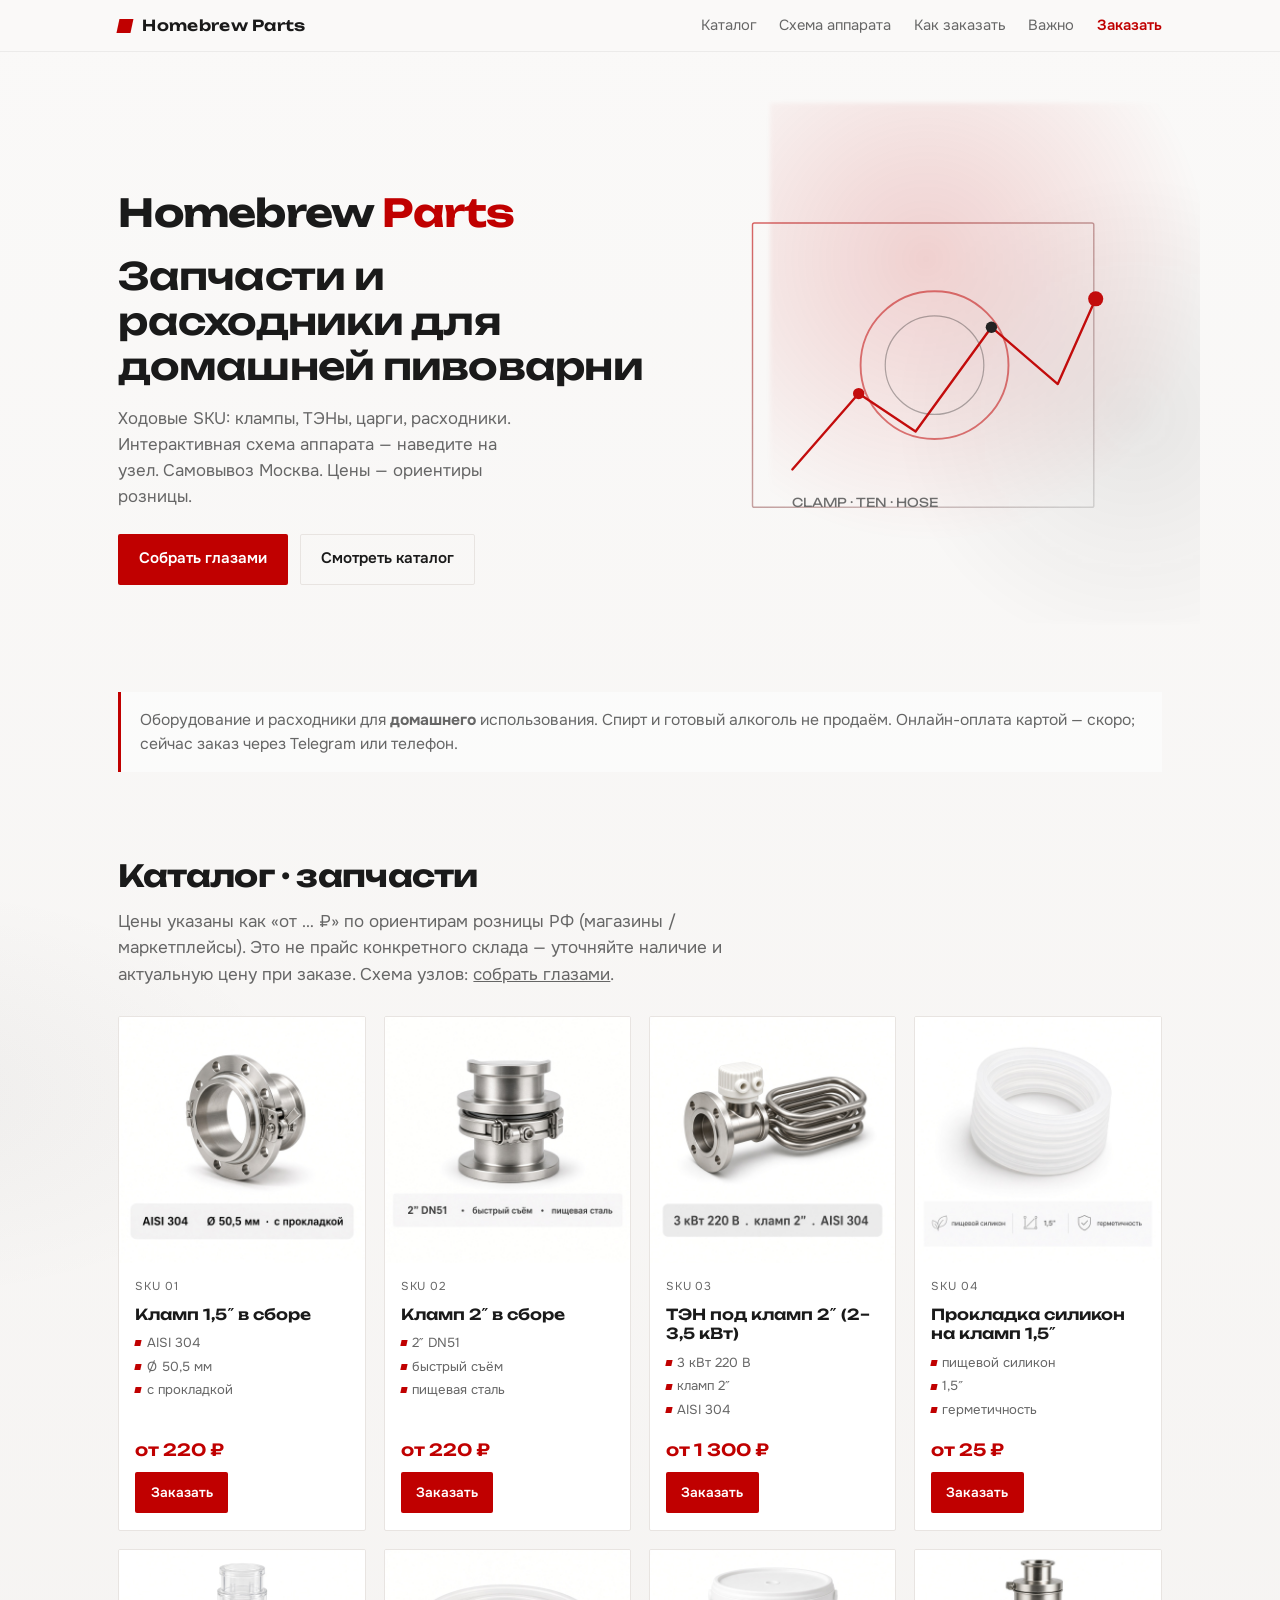
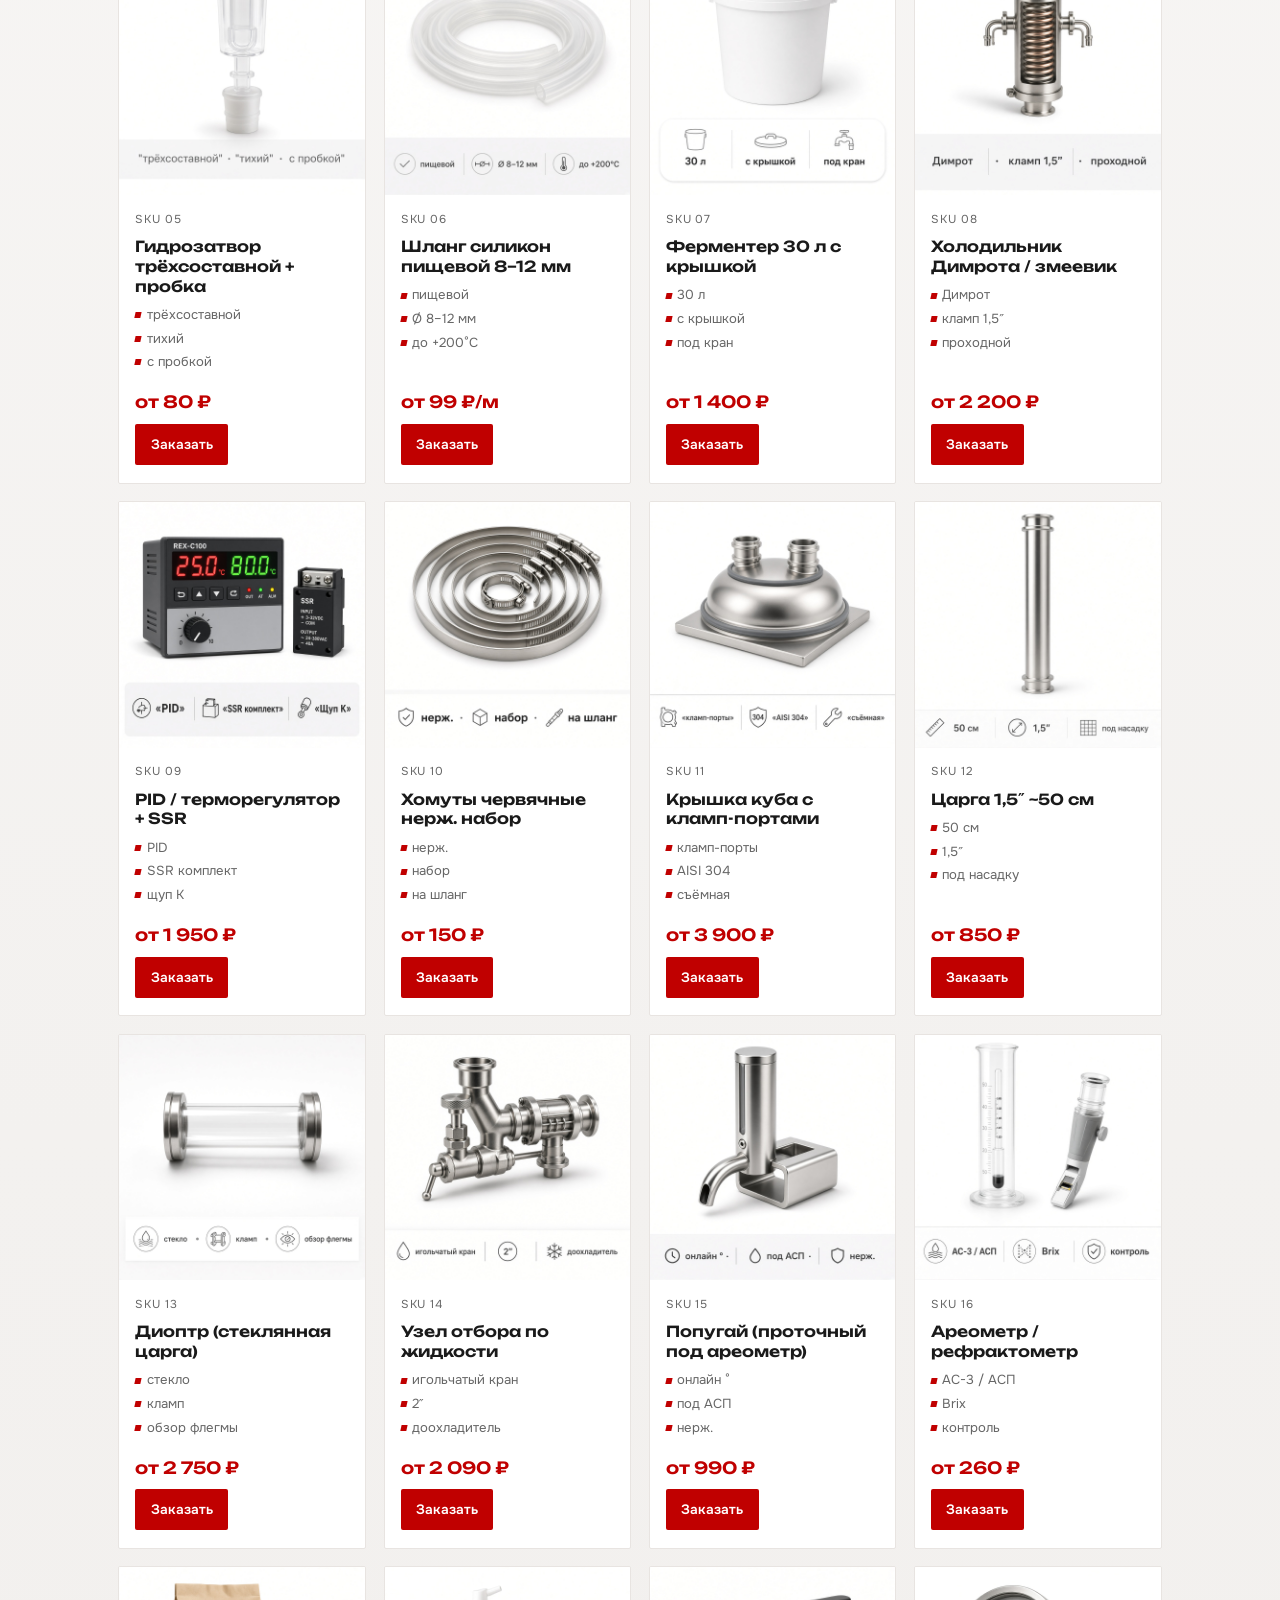
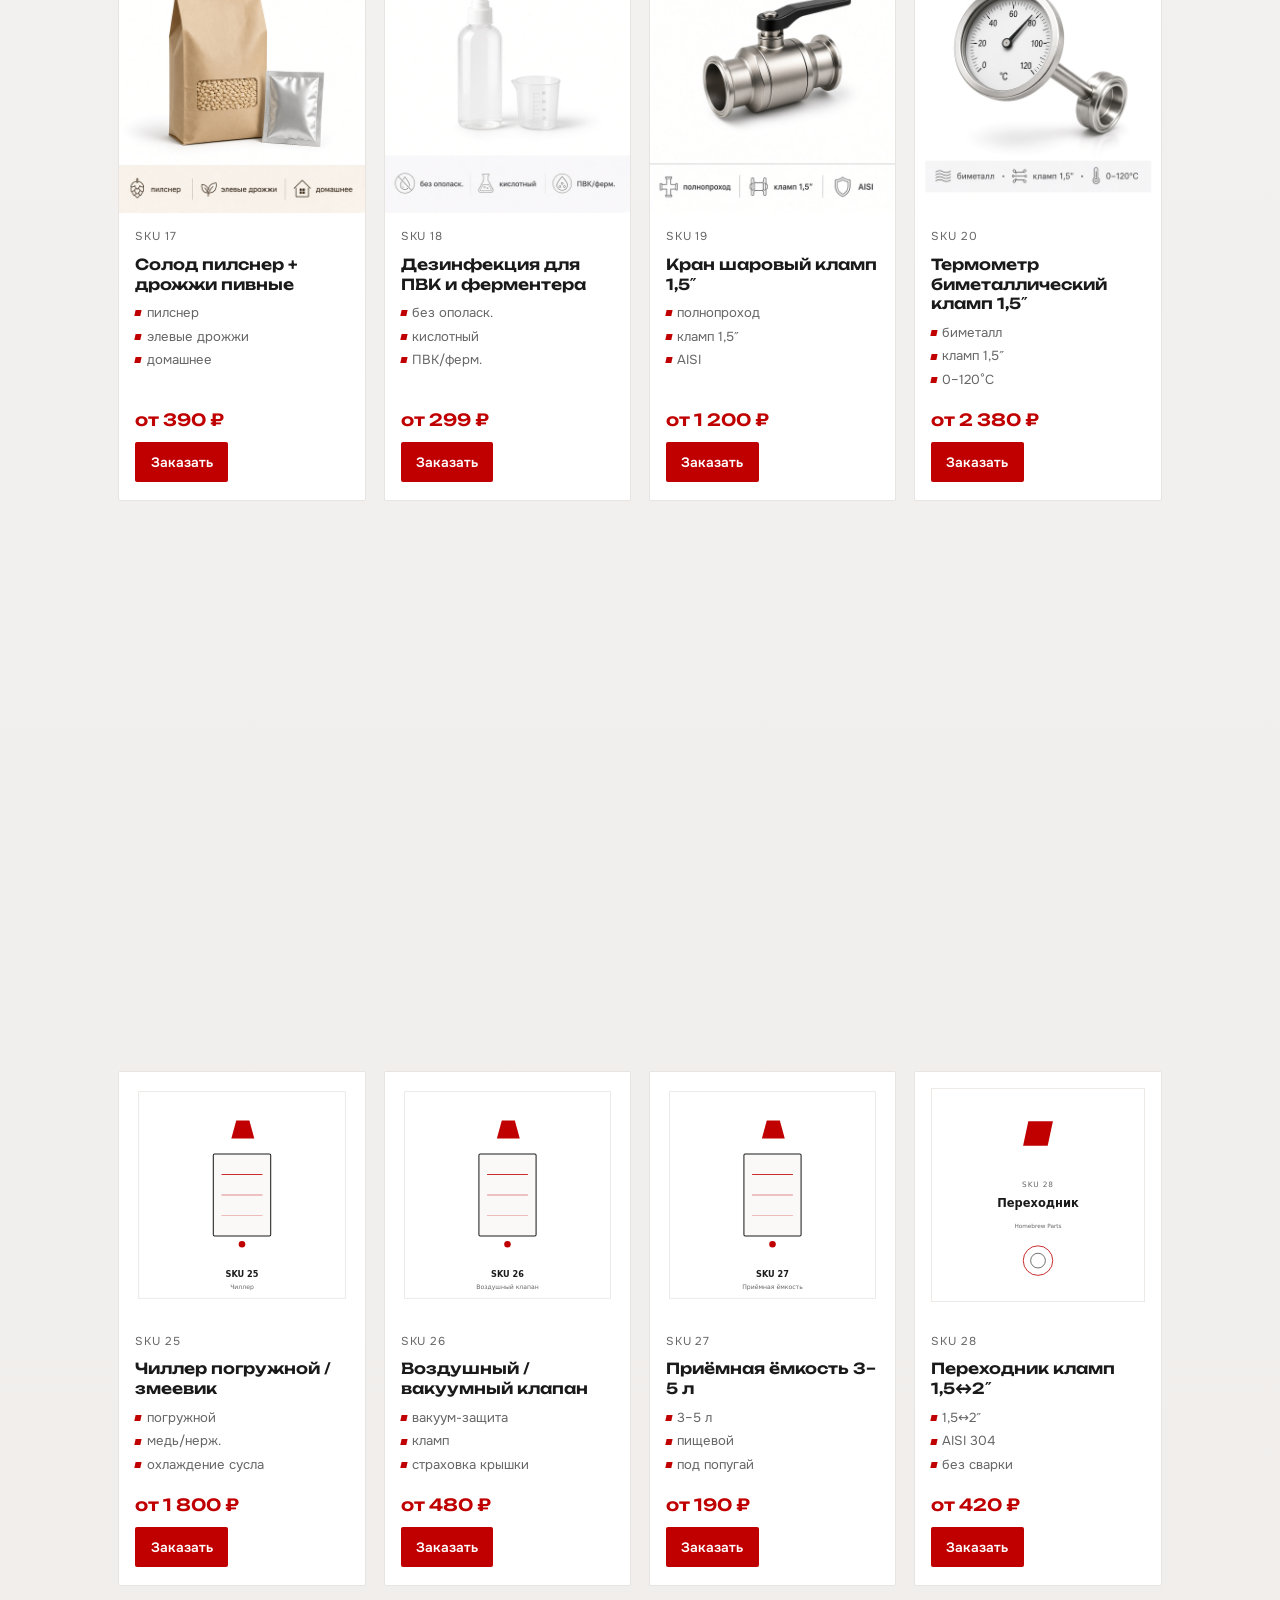
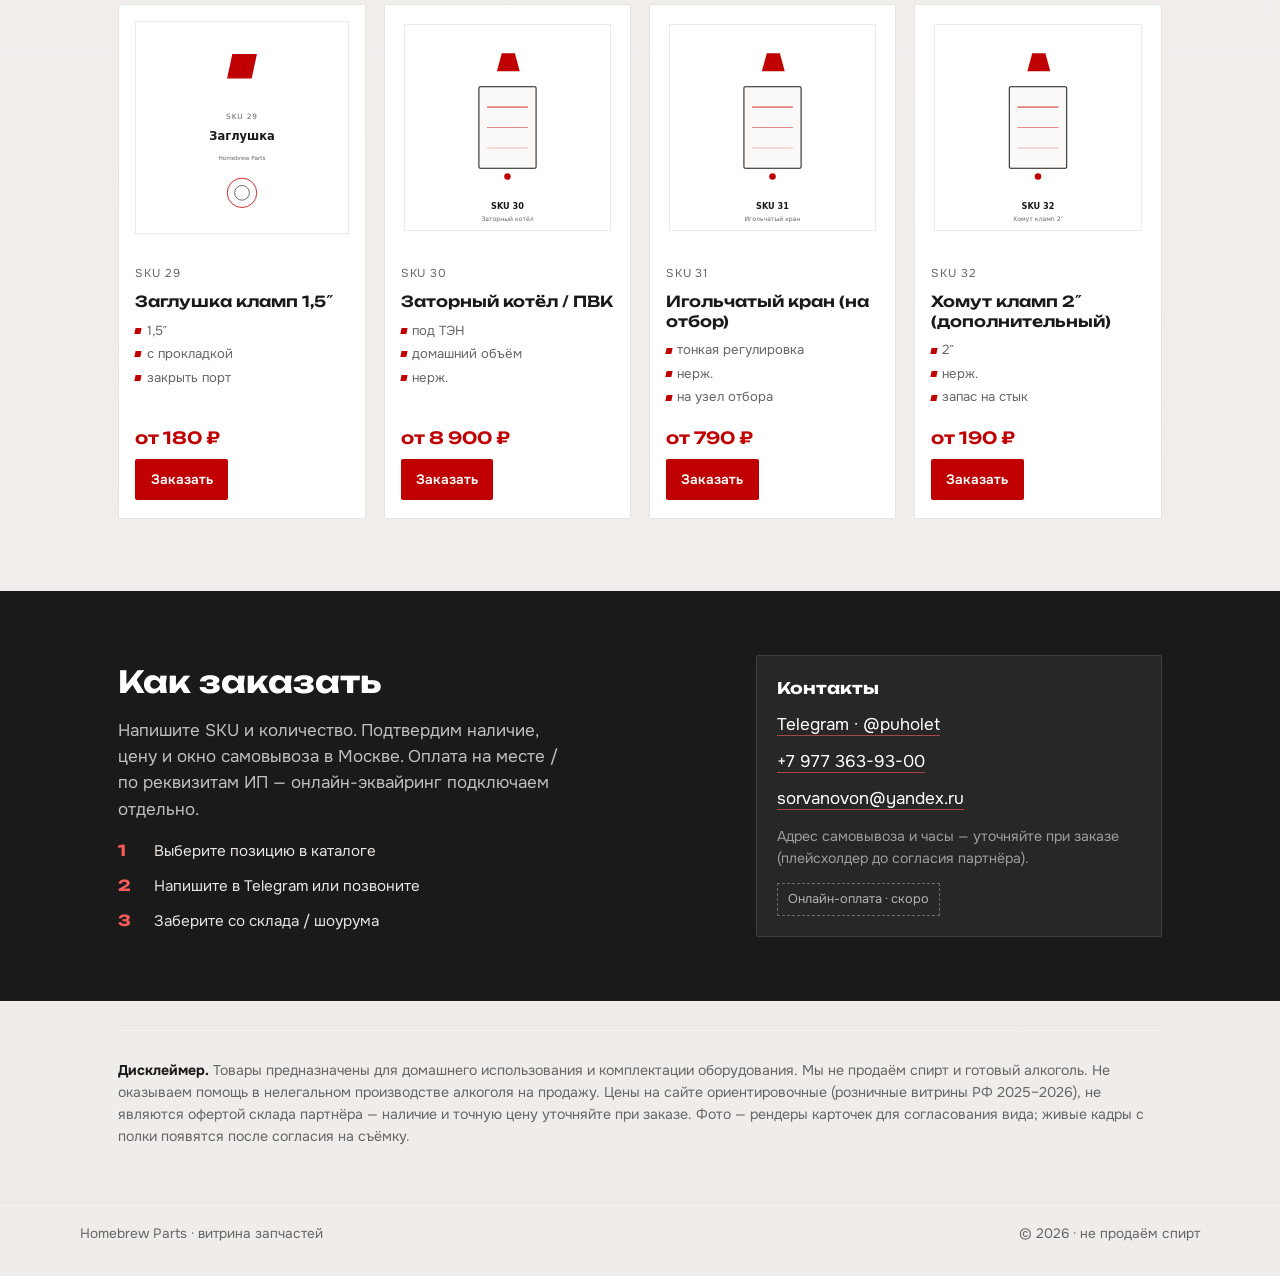
==== commit 4f77bfaf: "Add interactive apparatus schema and expand catalog to SKU 32. SVG hotspot map with distiller/brewer" ====
--- a/index.html
+++ b/index.html
@@ -21,6 +21,7 @@
       </a>
       <nav class="nav" aria-label="Разделы">
         <a href="#catalog">Каталог</a>
+        <a href="schema.html">Схема аппарата</a>
         <a href="#order">Как заказать</a>
         <a href="#disclaimer">Важно</a>
         <a href="#order" class="nav__cta">Заказать</a>
@@ -31,6 +32,7 @@
     </div>
     <nav id="mobile-nav" class="nav-mobile" hidden>
       <a href="#catalog">Каталог</a>
+      <a href="schema.html">Схема аппарата</a>
       <a href="#order">Как заказать</a>
       <a href="#disclaimer">Важно</a>
       <a href="#order">Заказать</a>
@@ -45,10 +47,10 @@
       <div class="hero__content">
         <p class="brand-hero">Homebrew <span>Parts</span></p>
         <h1>Запчасти и расходники для домашней пивоварни</h1>
-        <p class="hero__lead">Топ-20 ходовых SKU: клампы, ТЭНы, царги, расходники. Самовывоз Москва. Цены — ориентиры розницы, наличие уточняйте.</p>
+        <p class="hero__lead">Ходовые SKU: клампы, ТЭНы, царги, расходники. Интерактивная схема аппарата — наведите на узел. Самовывоз Москва. Цены — ориентиры розницы.</p>
         <div class="hero__actions">
-          <a class="btn btn--primary" href="#catalog">Смотреть каталог</a>
-          <a class="btn btn--ghost" href="#order">Как заказать</a>
+          <a class="btn btn--primary" href="schema.html">Собрать глазами</a>
+          <a class="btn btn--ghost" href="#catalog">Смотреть каталог</a>
         </div>
       </div>
       <svg class="hero__visual" viewBox="0 0 480 420" fill="none" xmlns="http://www.w3.org/2000/svg" aria-hidden="true">
@@ -75,12 +77,12 @@
 
     <section class="section" id="catalog">
       <div class="section__head">
-        <h2>Каталог · топ-20</h2>
-        <p>Цены указаны как «от … ₽» по ориентирам розницы РФ (магазины / маркетплейсы). Это не прайс конкретного склада — уточняйте наличие и актуальную цену при заказе.</p>
+        <h2>Каталог · запчасти</h2>
+        <p>Цены указаны как «от … ₽» по ориентирам розницы РФ (магазины / маркетплейсы). Это не прайс конкретного склада — уточняйте наличие и актуальную цену при заказе. Схема узлов: <a href="schema.html">собрать глазами</a>.</p>
       </div>
 
       <div class="catalog">
-        <article class="card reveal">
+        <article class="card reveal" id="sku-01">
           <div class="card__media"><img src="assets/img/sku-top20-01-clamp-15.png" alt="Кламп 1,5 дюйма в сборе" width="600" height="600" loading="lazy" /></div>
           <div class="card__body">
             <span class="card__sku">SKU 01</span>
@@ -91,7 +93,7 @@
           </div>
         </article>
 
-        <article class="card reveal">
+        <article class="card reveal" id="sku-02">
           <div class="card__media"><img src="assets/img/sku-top20-02-clamp-20.png" alt="Кламп 2 дюйма в сборе" width="600" height="600" loading="lazy" /></div>
           <div class="card__body">
             <span class="card__sku">SKU 02</span>
@@ -102,7 +104,7 @@
           </div>
         </article>
 
-        <article class="card reveal">
+        <article class="card reveal" id="sku-03">
           <div class="card__media"><img src="assets/img/sku-top20-03-ten-clamp.png" alt="ТЭН под кламп 2 дюйма" width="600" height="600" loading="lazy" /></div>
           <div class="card__body">
             <span class="card__sku">SKU 03</span>
@@ -113,7 +115,7 @@
           </div>
         </article>
 
-        <article class="card reveal">
+        <article class="card reveal" id="sku-04">
           <div class="card__media"><img src="assets/img/sku-top20-04-gaskets.png" alt="Силиконовая прокладка на кламп" width="600" height="600" loading="lazy" /></div>
           <div class="card__body">
             <span class="card__sku">SKU 04</span>
@@ -124,7 +126,7 @@
           </div>
         </article>
 
-        <article class="card reveal">
+        <article class="card reveal" id="sku-05">
           <div class="card__media"><img src="assets/img/sku-top20-05-airlock.png" alt="Гидрозатвор трёхсоставной" width="600" height="600" loading="lazy" /></div>
           <div class="card__body">
             <span class="card__sku">SKU 05</span>
@@ -135,7 +137,7 @@
           </div>
         </article>
 
-        <article class="card reveal">
+        <article class="card reveal" id="sku-06">
           <div class="card__media"><img src="assets/img/sku-top20-06-hose.png" alt="Шланг силиконовый пищевой" width="600" height="600" loading="lazy" /></div>
           <div class="card__body">
             <span class="card__sku">SKU 06</span>
@@ -146,7 +148,7 @@
           </div>
         </article>
 
-        <article class="card reveal">
+        <article class="card reveal" id="sku-07">
           <div class="card__media"><img src="assets/img/sku-top20-07-fermenter.png" alt="Ферментер 30 литров" width="600" height="600" loading="lazy" /></div>
           <div class="card__body">
             <span class="card__sku">SKU 07</span>
@@ -157,7 +159,7 @@
           </div>
         </article>
 
-        <article class="card reveal">
+        <article class="card reveal" id="sku-08">
           <div class="card__media"><img src="assets/img/sku-top20-08-dimroth.png" alt="Холодильник Димрота" width="600" height="600" loading="lazy" /></div>
           <div class="card__body">
             <span class="card__sku">SKU 08</span>
@@ -168,7 +170,7 @@
           </div>
         </article>
 
-        <article class="card reveal">
+        <article class="card reveal" id="sku-09">
           <div class="card__media"><img src="assets/img/sku-top20-09-pid.png" alt="PID терморегулятор с SSR" width="600" height="600" loading="lazy" /></div>
           <div class="card__body">
             <span class="card__sku">SKU 09</span>
@@ -179,7 +181,7 @@
           </div>
         </article>
 
-        <article class="card reveal">
+        <article class="card reveal" id="sku-10">
           <div class="card__media"><img src="assets/img/sku-top20-10-hose-clamps.png" alt="Хомуты червячные нержавеющие" width="600" height="600" loading="lazy" /></div>
           <div class="card__body">
             <span class="card__sku">SKU 10</span>
@@ -190,7 +192,7 @@
           </div>
         </article>
 
-        <article class="card reveal">
+        <article class="card reveal" id="sku-11">
           <div class="card__media"><img src="assets/img/sku-top20-11-cube-lid.png" alt="Крышка куба с кламп-портами" width="600" height="600" loading="lazy" /></div>
           <div class="card__body">
             <span class="card__sku">SKU 11</span>
@@ -201,7 +203,7 @@
           </div>
         </article>
 
-        <article class="card reveal">
+        <article class="card reveal" id="sku-12">
           <div class="card__media"><img src="assets/img/sku-top20-12-tsarga.png" alt="Царга 1,5 дюйма 50 см" width="600" height="600" loading="lazy" /></div>
           <div class="card__body">
             <span class="card__sku">SKU 12</span>
@@ -212,7 +214,7 @@
           </div>
         </article>
 
-        <article class="card reveal">
+        <article class="card reveal" id="sku-13">
           <div class="card__media"><img src="assets/img/sku-top20-13-diopter.png" alt="Диоптр стеклянная царга" width="600" height="600" loading="lazy" /></div>
           <div class="card__body">
             <span class="card__sku">SKU 13</span>
@@ -223,7 +225,7 @@
           </div>
         </article>
 
-        <article class="card reveal">
+        <article class="card reveal" id="sku-14">
           <div class="card__media"><img src="assets/img/sku-top20-14-takeoff.png" alt="Узел отбора по жидкости" width="600" height="600" loading="lazy" /></div>
           <div class="card__body">
             <span class="card__sku">SKU 14</span>
@@ -234,7 +236,7 @@
           </div>
         </article>
 
-        <article class="card reveal">
+        <article class="card reveal" id="sku-15">
           <div class="card__media"><img src="assets/img/sku-top20-15-parrot.png" alt="Попугай проточный" width="600" height="600" loading="lazy" /></div>
           <div class="card__body">
             <span class="card__sku">SKU 15</span>
@@ -245,7 +247,7 @@
           </div>
         </article>
 
-        <article class="card reveal">
+        <article class="card reveal" id="sku-16">
           <div class="card__media"><img src="assets/img/sku-top20-16-hydrometer.png" alt="Ареометр" width="600" height="600" loading="lazy" /></div>
           <div class="card__body">
             <span class="card__sku">SKU 16</span>
@@ -256,7 +258,7 @@
           </div>
         </article>
 
-        <article class="card reveal">
+        <article class="card reveal" id="sku-17">
           <div class="card__media"><img src="assets/img/sku-top20-17-malt-yeast.png" alt="Солод и дрожжи" width="600" height="600" loading="lazy" /></div>
           <div class="card__body">
             <span class="card__sku">SKU 17</span>
@@ -267,7 +269,7 @@
           </div>
         </article>
 
-        <article class="card reveal">
+        <article class="card reveal" id="sku-18">
           <div class="card__media"><img src="assets/img/sku-top20-18-sanitizer.png" alt="Средство дезинфекции" width="600" height="600" loading="lazy" /></div>
           <div class="card__body">
             <span class="card__sku">SKU 18</span>
@@ -278,7 +280,7 @@
           </div>
         </article>
 
-        <article class="card reveal">
+        <article class="card reveal" id="sku-19">
           <div class="card__media"><img src="assets/img/sku-top20-19-ball-valve.png" alt="Кран шаровый кламп" width="600" height="600" loading="lazy" /></div>
           <div class="card__body">
             <span class="card__sku">SKU 19</span>
@@ -289,7 +291,7 @@
           </div>
         </article>
 
-        <article class="card reveal">
+        <article class="card reveal" id="sku-20">
           <div class="card__media"><img src="assets/img/sku-top20-20-thermometer.png" alt="Термометр биметаллический кламп" width="600" height="600" loading="lazy" /></div>
           <div class="card__body">
             <span class="card__sku">SKU 20</span>
@@ -299,6 +301,139 @@
             <div class="card__actions"><a class="btn btn--primary btn--sm" href="https://t.me/puholet?text=%D0%97%D0%B0%D0%BA%D0%B0%D0%B7%3A%20%D1%82%D0%B5%D1%80%D0%BC%D0%BE%D0%BC%D0%B5%D1%82%D1%80%20%D0%BA%D0%BB%D0%B0%D0%BC%D0%BF">Заказать</a></div>
           </div>
         </article>
+
+        <article class="card reveal" id="sku-21">
+          <div class="card__media"><img src="assets/img/sku-21-spn.svg" alt="Насадка СПН" width="600" height="600" loading="lazy" /></div>
+          <div class="card__body">
+            <span class="card__sku">SKU 21</span>
+            <h3 class="card__title">Насадка СПН (спирально-призматическая)</h3>
+            <ul class="card__facts"><li>СПН нерж.</li><li>насыпная</li><li>для царги</li></ul>
+            <div class="card__price">от 890 ₽/л</div>
+            <div class="card__actions"><a class="btn btn--primary btn--sm" href="https://t.me/puholet?text=%D0%97%D0%B0%D0%BA%D0%B0%D0%B7%3A%20%D0%A1%D0%9F%D0%9D">Заказать</a></div>
+          </div>
+        </article>
+
+        <article class="card reveal" id="sku-22">
+          <div class="card__media"><img src="assets/img/sku-22-rpn.svg" alt="Насадка РПН" width="600" height="600" loading="lazy" /></div>
+          <div class="card__body">
+            <span class="card__sku">SKU 22</span>
+            <h3 class="card__title">Насадка РПН (регулярная проволочная)</h3>
+            <ul class="card__facts"><li>РПН</li><li>рулон</li><li>высокая эффективность</li></ul>
+            <div class="card__price">от 1 450 ₽</div>
+            <div class="card__actions"><a class="btn btn--primary btn--sm" href="https://t.me/puholet?text=%D0%97%D0%B0%D0%BA%D0%B0%D0%B7%3A%20%D0%A0%D0%9F%D0%9D">Заказать</a></div>
+          </div>
+        </article>
+
+        <article class="card reveal" id="sku-23">
+          <div class="card__media"><img src="assets/img/sku-23-gasket-20.svg" alt="Прокладка силикон 2 дюйма" width="600" height="600" loading="lazy" /></div>
+          <div class="card__body">
+            <span class="card__sku">SKU 23</span>
+            <h3 class="card__title">Прокладка силикон на кламп 2″</h3>
+            <ul class="card__facts"><li>пищевой силикон</li><li>2″</li><li>герметичность</li></ul>
+            <div class="card__price">от 35 ₽</div>
+            <div class="card__actions"><a class="btn btn--primary btn--sm" href="https://t.me/puholet?text=%D0%97%D0%B0%D0%BA%D0%B0%D0%B7%3A%20%D0%9F%D1%80%D0%BE%D0%BA%D0%BB%D0%B0%D0%B4%D0%BA%D0%B0%202%E2%80%B3">Заказать</a></div>
+          </div>
+        </article>
+
+        <article class="card reveal" id="sku-24">
+          <div class="card__media"><img src="assets/img/sku-24-drain.svg" alt="Кран слива куба" width="600" height="600" loading="lazy" /></div>
+          <div class="card__body">
+            <span class="card__sku">SKU 24</span>
+            <h3 class="card__title">Кран слива куба</h3>
+            <ul class="card__facts"><li>полнопроход</li><li>нерж.</li><li>нижний слив</li></ul>
+            <div class="card__price">от 650 ₽</div>
+            <div class="card__actions"><a class="btn btn--primary btn--sm" href="https://t.me/puholet?text=%D0%97%D0%B0%D0%BA%D0%B0%D0%B7%3A%20%D0%9A%D1%80%D0%B0%D0%BD%20%D1%81%D0%BB%D0%B8%D0%B2%D0%B0">Заказать</a></div>
+          </div>
+        </article>
+
+        <article class="card reveal" id="sku-25">
+          <div class="card__media"><img src="assets/img/sku-25-chiller.svg" alt="Чиллер погружной" width="600" height="600" loading="lazy" /></div>
+          <div class="card__body">
+            <span class="card__sku">SKU 25</span>
+            <h3 class="card__title">Чиллер погружной / змеевик</h3>
+            <ul class="card__facts"><li>погружной</li><li>медь/нерж.</li><li>охлаждение сусла</li></ul>
+            <div class="card__price">от 1 800 ₽</div>
+            <div class="card__actions"><a class="btn btn--primary btn--sm" href="https://t.me/puholet?text=%D0%97%D0%B0%D0%BA%D0%B0%D0%B7%3A%20%D0%A7%D0%B8%D0%BB%D0%BB%D0%B5%D1%80">Заказать</a></div>
+          </div>
+        </article>
+
+        <article class="card reveal" id="sku-26">
+          <div class="card__media"><img src="assets/img/sku-26-prv.svg" alt="Воздушный клапан" width="600" height="600" loading="lazy" /></div>
+          <div class="card__body">
+            <span class="card__sku">SKU 26</span>
+            <h3 class="card__title">Воздушный / вакуумный клапан</h3>
+            <ul class="card__facts"><li>вакуум-защита</li><li>кламп</li><li>страховка крышки</li></ul>
+            <div class="card__price">от 480 ₽</div>
+            <div class="card__actions"><a class="btn btn--primary btn--sm" href="https://t.me/puholet?text=%D0%97%D0%B0%D0%BA%D0%B0%D0%B7%3A%20%D0%92%D0%BE%D0%B7%D0%B4%D1%83%D1%88%D0%BD%D1%8B%D0%B9%20%D0%BA%D0%BB%D0%B0%D0%BF%D0%B0%D0%BD">Заказать</a></div>
+          </div>
+        </article>
+
+        <article class="card reveal" id="sku-27">
+          <div class="card__media"><img src="assets/img/sku-27-receiver.svg" alt="Приёмная ёмкость" width="600" height="600" loading="lazy" /></div>
+          <div class="card__body">
+            <span class="card__sku">SKU 27</span>
+            <h3 class="card__title">Приёмная ёмкость 3–5 л</h3>
+            <ul class="card__facts"><li>3–5 л</li><li>пищевой</li><li>под попугай</li></ul>
+            <div class="card__price">от 190 ₽</div>
+            <div class="card__actions"><a class="btn btn--primary btn--sm" href="https://t.me/puholet?text=%D0%97%D0%B0%D0%BA%D0%B0%D0%B7%3A%20%D0%9F%D1%80%D0%B8%D1%91%D0%BC%D0%BD%D0%B0%D1%8F%20%D1%91%D0%BC%D0%BA%D0%BE%D1%81%D1%82%D1%8C">Заказать</a></div>
+          </div>
+        </article>
+
+        <article class="card reveal" id="sku-28">
+          <div class="card__media"><img src="assets/img/sku-28-adapter.svg" alt="Переходник кламп" width="600" height="600" loading="lazy" /></div>
+          <div class="card__body">
+            <span class="card__sku">SKU 28</span>
+            <h3 class="card__title">Переходник кламп 1,5↔2″</h3>
+            <ul class="card__facts"><li>1,5↔2″</li><li>AISI 304</li><li>без сварки</li></ul>
+            <div class="card__price">от 420 ₽</div>
+            <div class="card__actions"><a class="btn btn--primary btn--sm" href="https://t.me/puholet?text=%D0%97%D0%B0%D0%BA%D0%B0%D0%B7%3A%20%D0%9F%D0%B5%D1%80%D0%B5%D1%85%D0%BE%D0%B4%D0%BD%D0%B8%D0%BA%20%D0%BA%D0%BB%D0%B0%D0%BC%D0%BF">Заказать</a></div>
+          </div>
+        </article>
+
+        <article class="card reveal" id="sku-29">
+          <div class="card__media"><img src="assets/img/sku-29-blank.svg" alt="Заглушка кламп" width="600" height="600" loading="lazy" /></div>
+          <div class="card__body">
+            <span class="card__sku">SKU 29</span>
+            <h3 class="card__title">Заглушка кламп 1,5″</h3>
+            <ul class="card__facts"><li>1,5″</li><li>с прокладкой</li><li>закрыть порт</li></ul>
+            <div class="card__price">от 180 ₽</div>
+            <div class="card__actions"><a class="btn btn--primary btn--sm" href="https://t.me/puholet?text=%D0%97%D0%B0%D0%BA%D0%B0%D0%B7%3A%20%D0%97%D0%B0%D0%B3%D0%BB%D1%83%D1%88%D0%BA%D0%B0%20%D0%BA%D0%BB%D0%B0%D0%BC%D0%BF">Заказать</a></div>
+          </div>
+        </article>
+
+        <article class="card reveal" id="sku-30">
+          <div class="card__media"><img src="assets/img/sku-30-mash.svg" alt="Заторный котёл" width="600" height="600" loading="lazy" /></div>
+          <div class="card__body">
+            <span class="card__sku">SKU 30</span>
+            <h3 class="card__title">Заторный котёл / ПВК</h3>
+            <ul class="card__facts"><li>под ТЭН</li><li>домашний объём</li><li>нерж.</li></ul>
+            <div class="card__price">от 8 900 ₽</div>
+            <div class="card__actions"><a class="btn btn--primary btn--sm" href="https://t.me/puholet?text=%D0%97%D0%B0%D0%BA%D0%B0%D0%B7%3A%20%D0%97%D0%B0%D1%82%D0%BE%D1%80%D0%BD%D1%8B%D0%B9%20%D0%BA%D0%BE%D1%82%D1%91%D0%BB">Заказать</a></div>
+          </div>
+        </article>
+
+        <article class="card reveal" id="sku-31">
+          <div class="card__media"><img src="assets/img/sku-31-needle.svg" alt="Игольчатый кран" width="600" height="600" loading="lazy" /></div>
+          <div class="card__body">
+            <span class="card__sku">SKU 31</span>
+            <h3 class="card__title">Игольчатый кран (на отбор)</h3>
+            <ul class="card__facts"><li>тонкая регулировка</li><li>нерж.</li><li>на узел отбора</li></ul>
+            <div class="card__price">от 790 ₽</div>
+            <div class="card__actions"><a class="btn btn--primary btn--sm" href="https://t.me/puholet?text=%D0%97%D0%B0%D0%BA%D0%B0%D0%B7%3A%20%D0%98%D0%B3%D0%BE%D0%BB%D1%8C%D1%87%D0%B0%D1%82%D1%8B%D0%B9%20%D0%BA%D1%80%D0%B0%D0%BD">Заказать</a></div>
+          </div>
+        </article>
+
+        <article class="card reveal" id="sku-32">
+          <div class="card__media"><img src="assets/img/sku-32-clamp-extra.svg" alt="Хомут кламп 2 дюйма" width="600" height="600" loading="lazy" /></div>
+          <div class="card__body">
+            <span class="card__sku">SKU 32</span>
+            <h3 class="card__title">Хомут кламп 2″ (дополнительный)</h3>
+            <ul class="card__facts"><li>2″</li><li>нерж.</li><li>запас на стык</li></ul>
+            <div class="card__price">от 190 ₽</div>
+            <div class="card__actions"><a class="btn btn--primary btn--sm" href="https://t.me/puholet?text=%D0%97%D0%B0%D0%BA%D0%B0%D0%B7%3A%20%D0%A5%D0%BE%D0%BC%D1%83%D1%82%20%D0%BA%D0%BB%D0%B0%D0%BC%D0%BF%202%E2%80%B3">Заказать</a></div>
+          </div>
+        </article>
+
       </div>
     </section>
 
--- a/assets/css/style.css
+++ b/assets/css/style.css
@@ -433,6 +433,12 @@
   flex-direction: column;
   overflow: hidden;
   transition: border-color 0.2s, box-shadow 0.2s, transform 0.2s;
+  scroll-margin-top: 5.5rem;
+}
+
+.card:target {
+  border-color: rgba(192, 0, 0, 0.55);
+  box-shadow: 0 0 0 2px rgba(192, 0, 0, 0.15);
 }
 
 .card:hover {
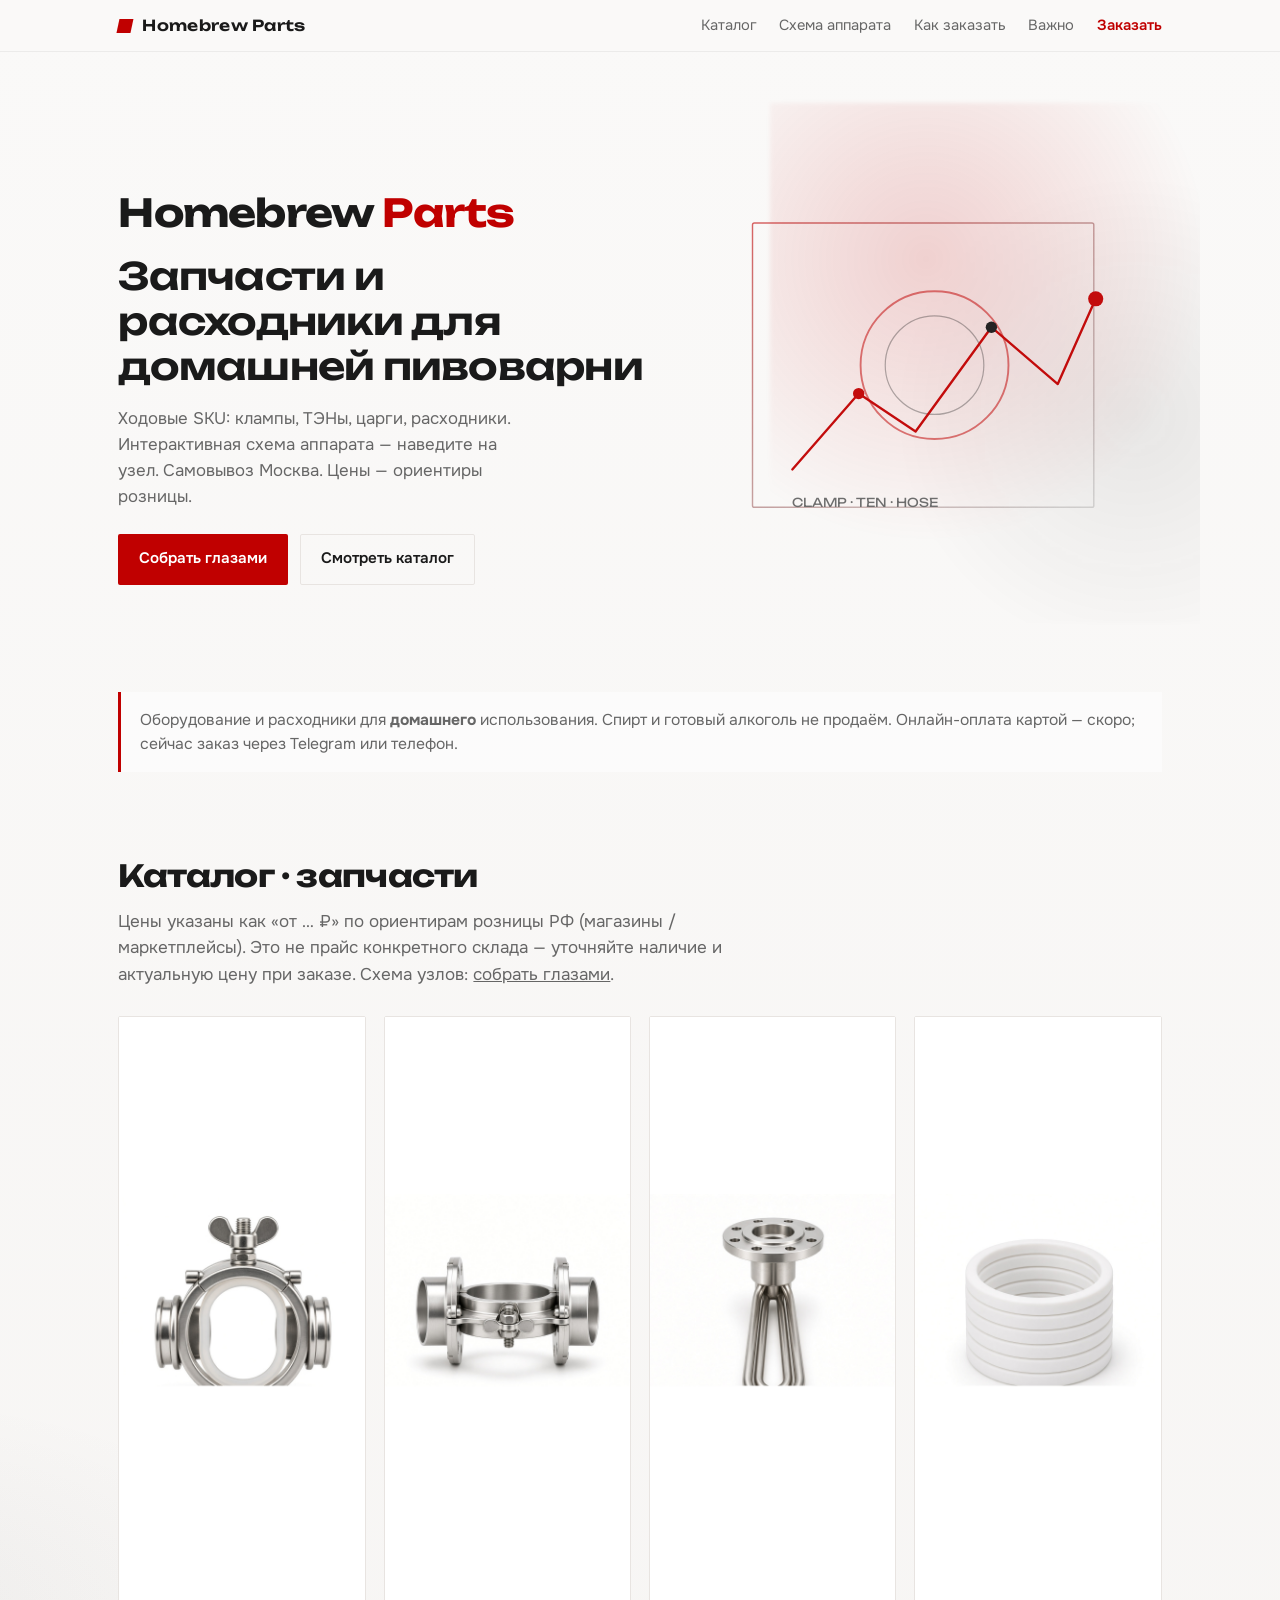
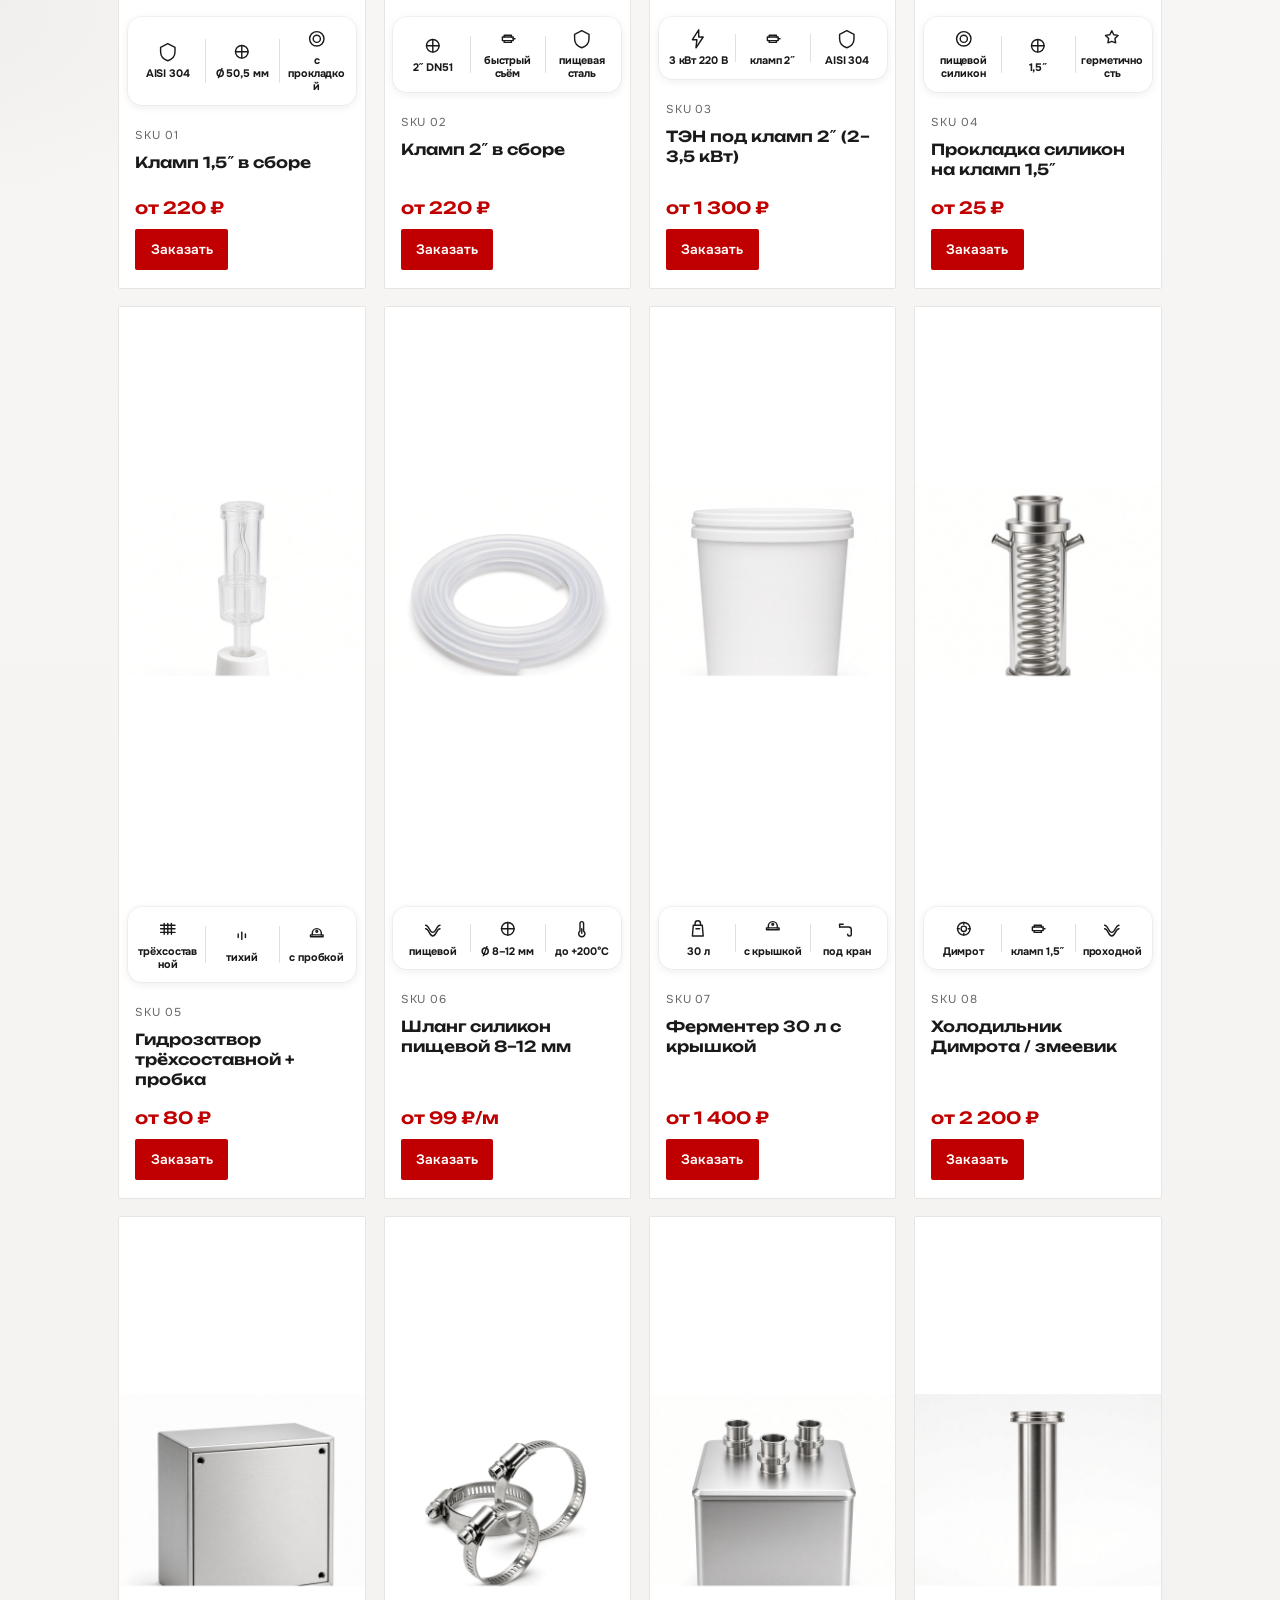
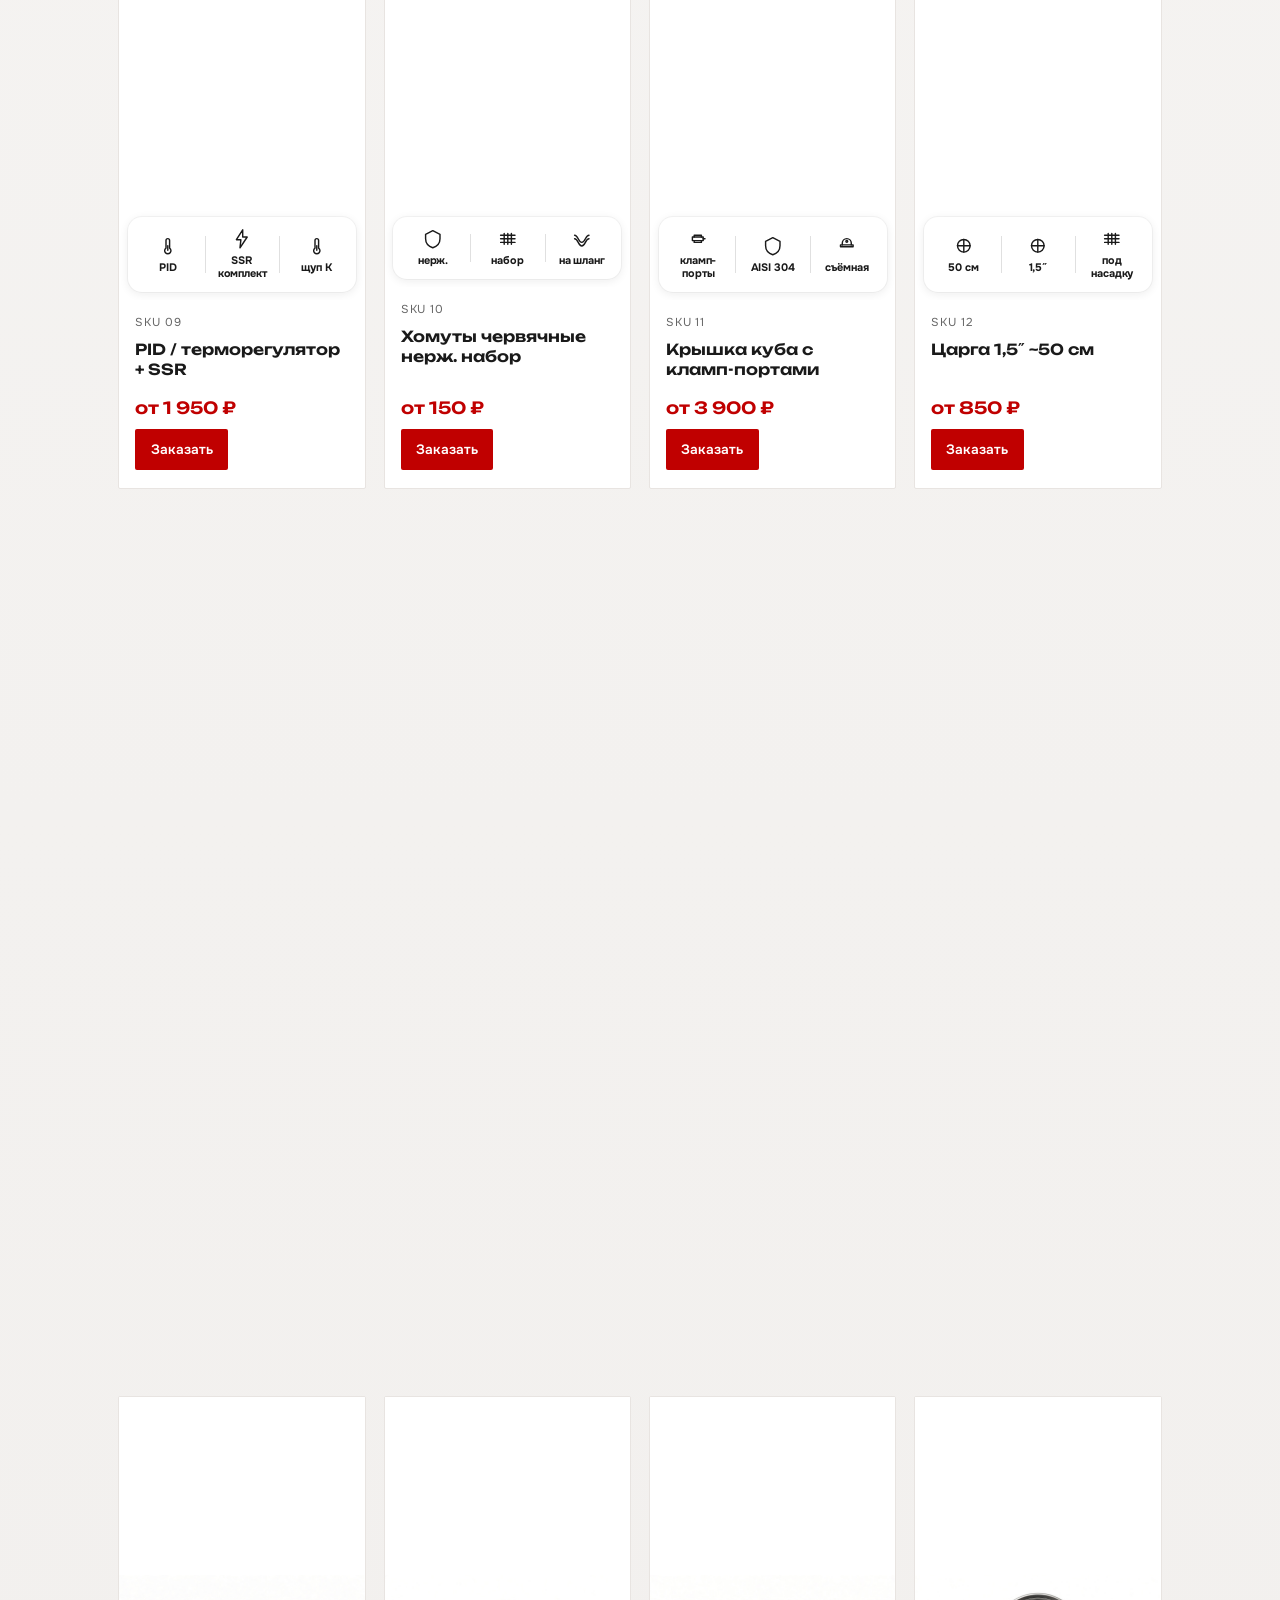
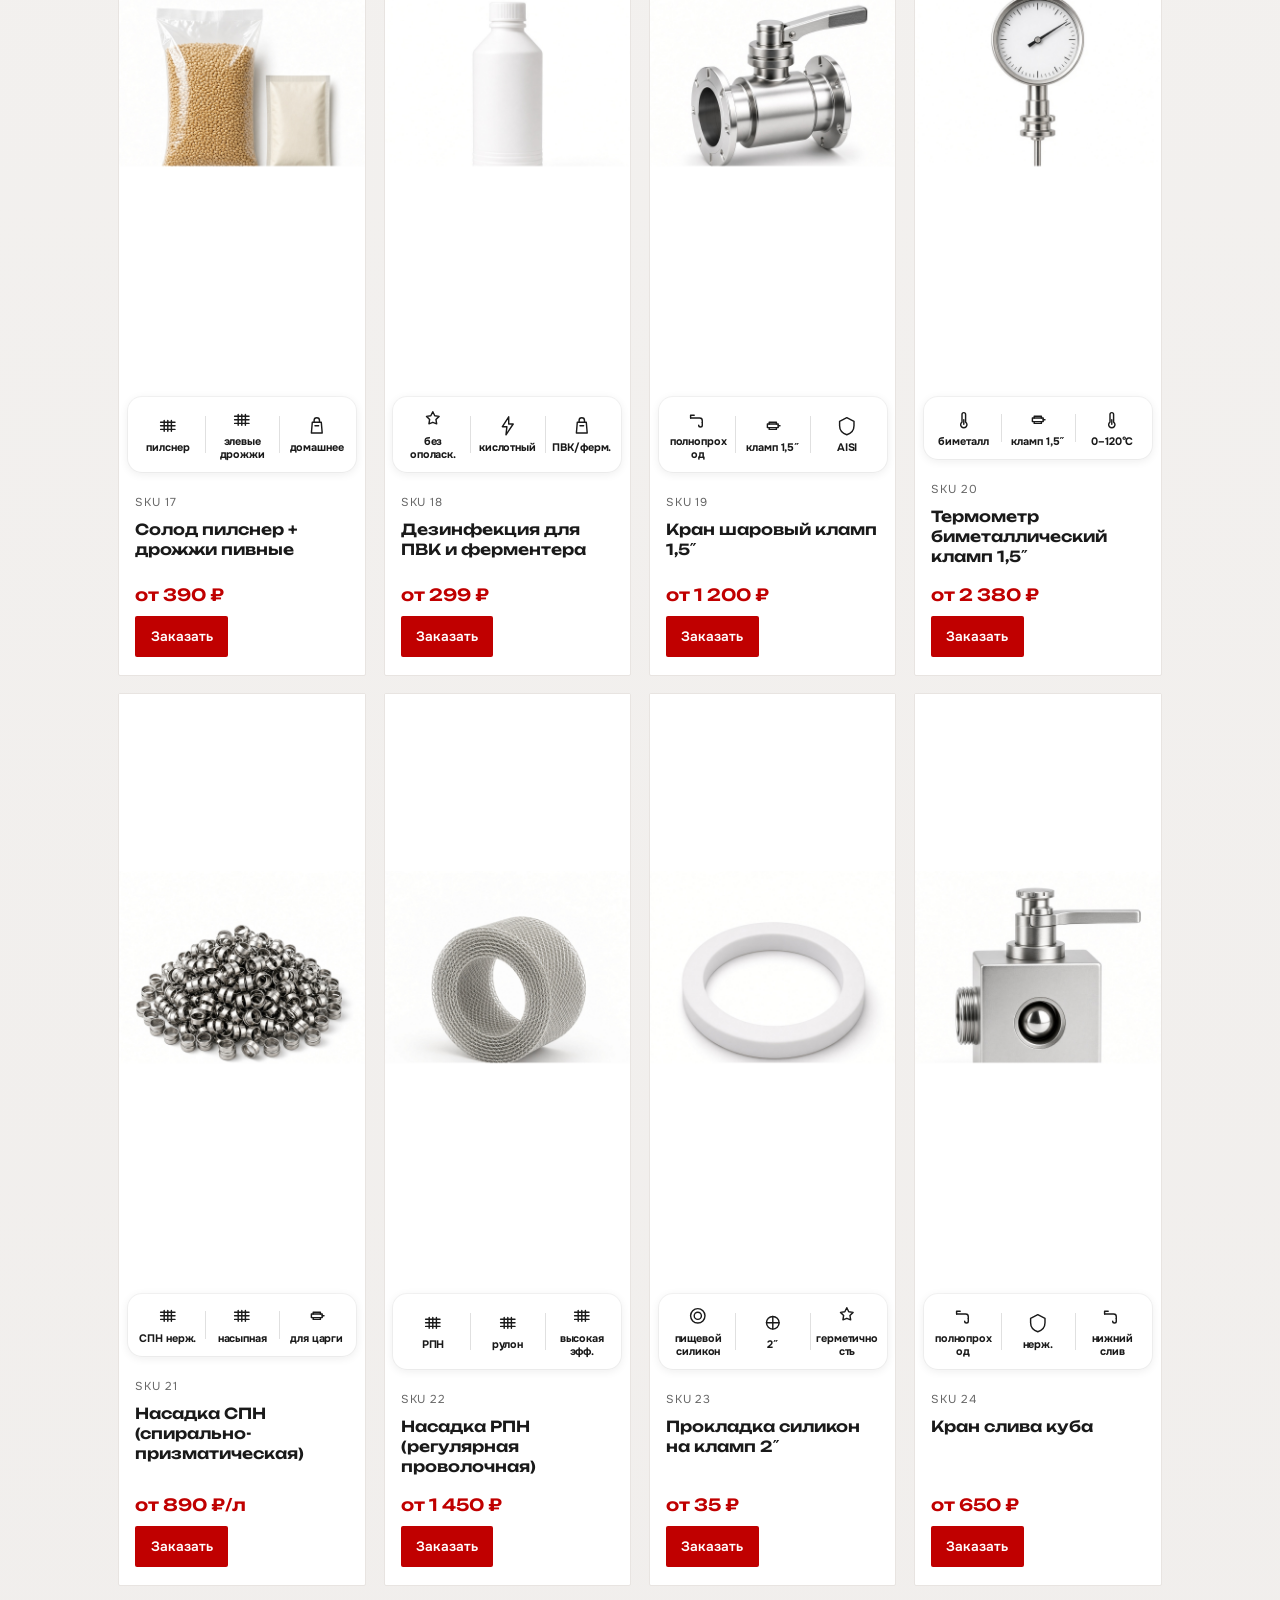
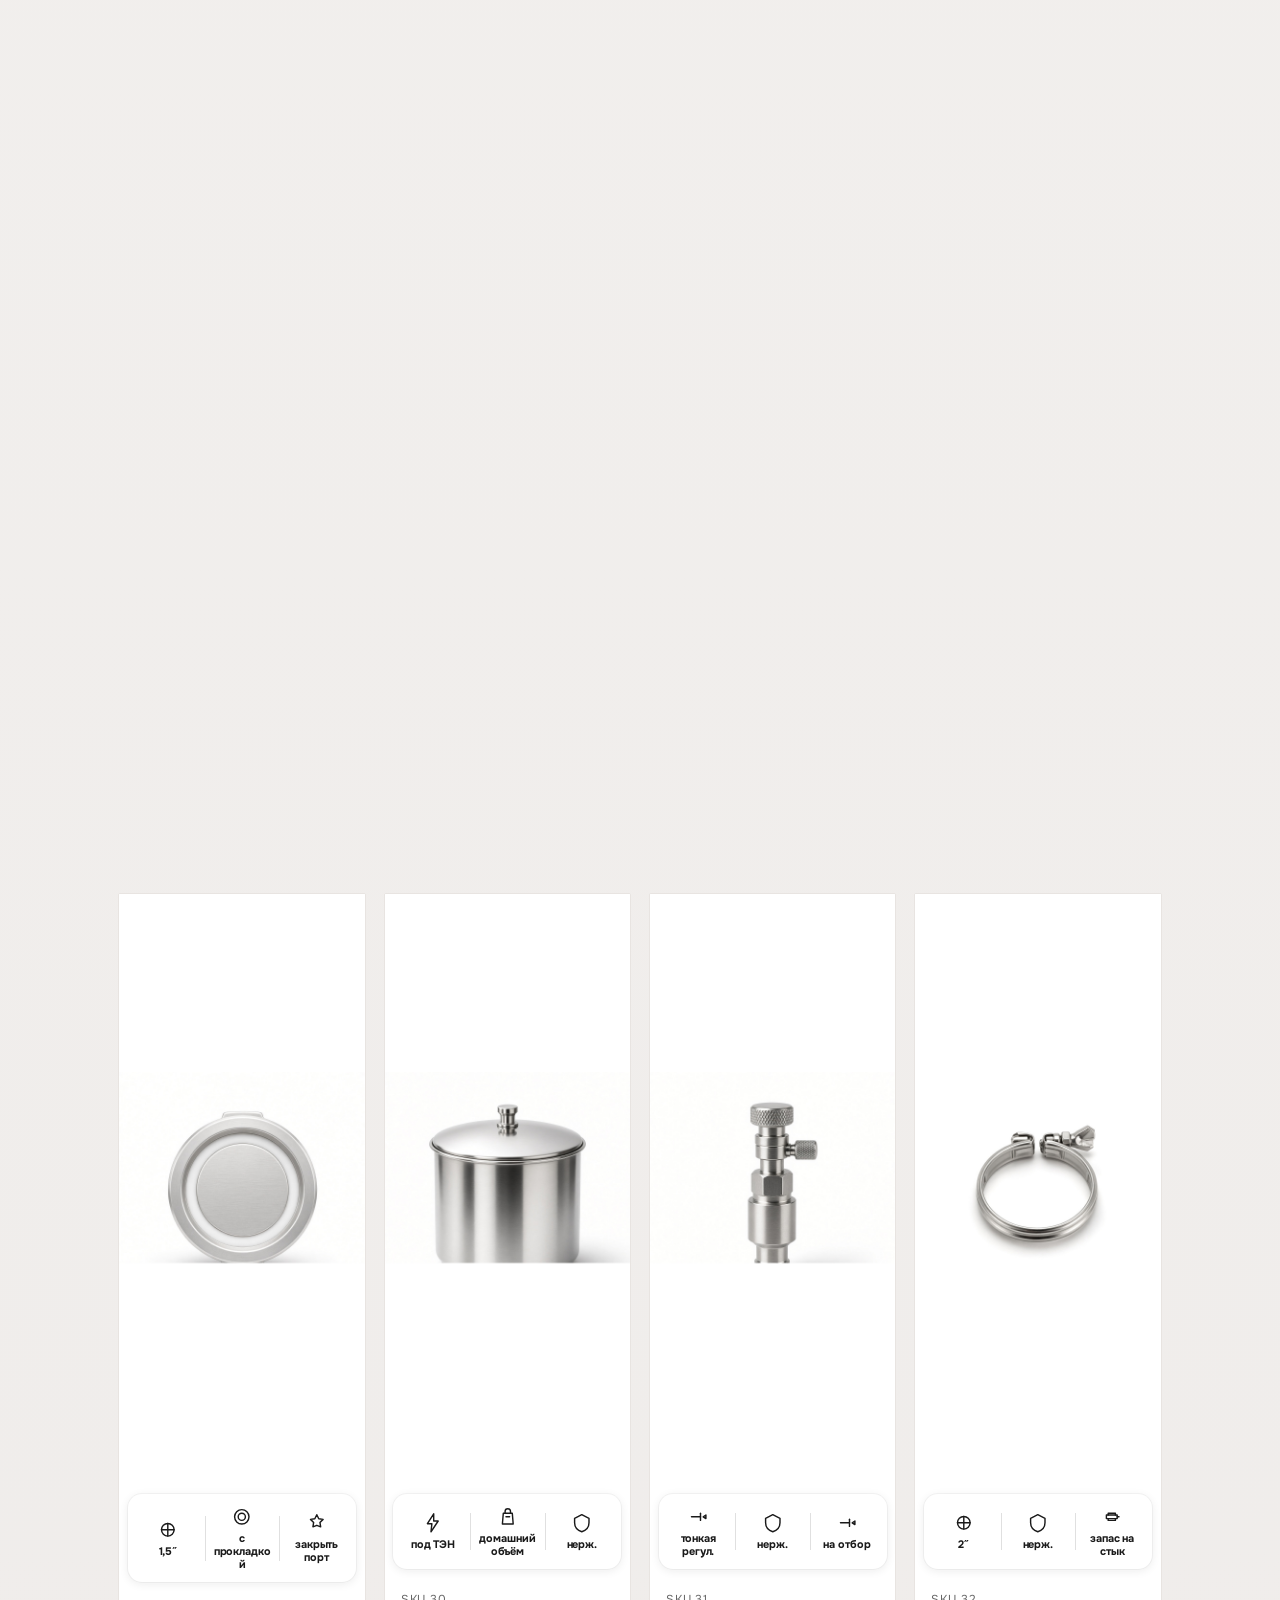
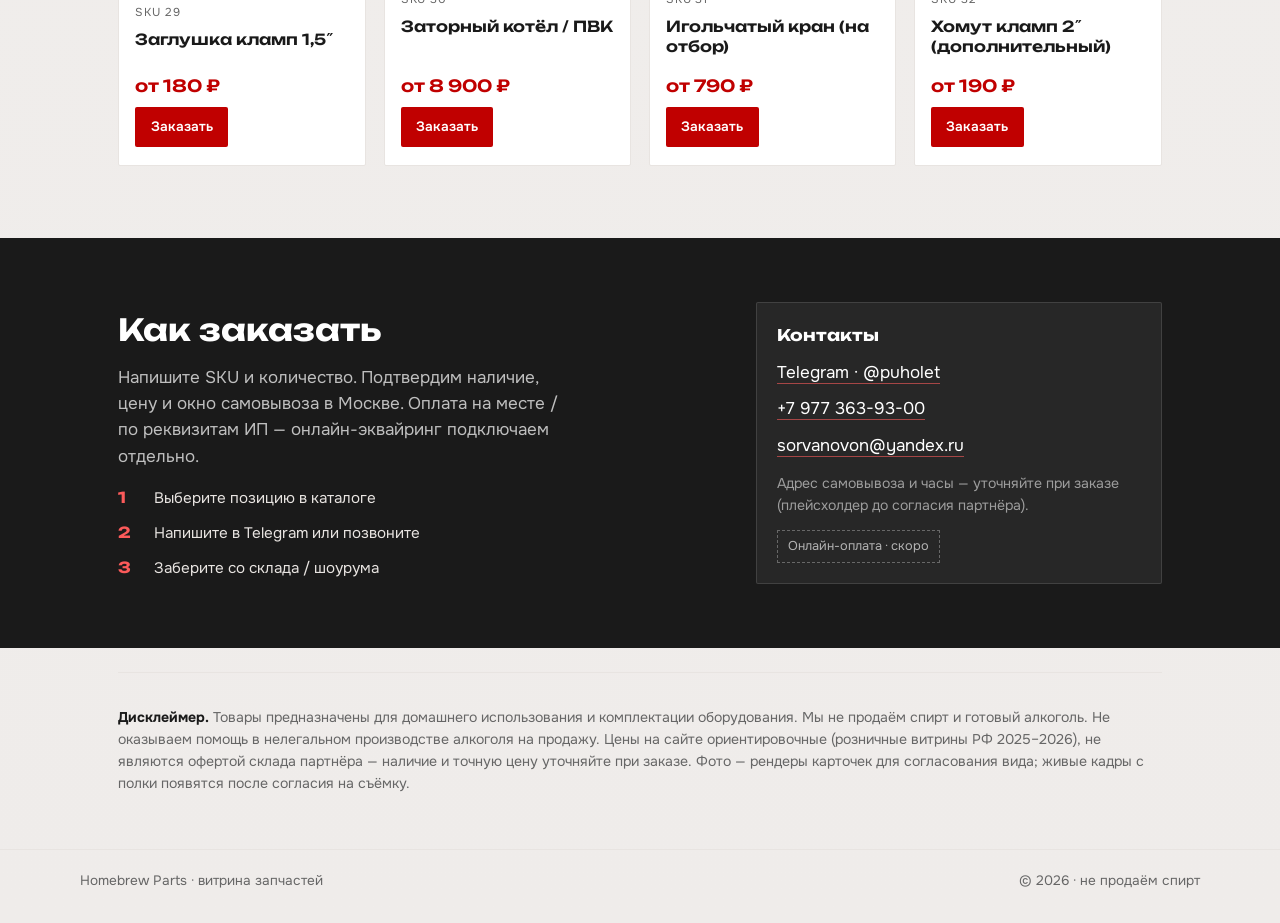
==== commit 41b8b74f: "Add clean SKU PNGs and HTML facts bar under catalog photos. Replace baked-in PNG fact strips with a " ====
--- a/index.html
+++ b/index.html
@@ -11,7 +11,30 @@
   <link rel="stylesheet" href="assets/css/style.css" />
 </head>
 <body>
-  <a class="skip" href="#main">К содержанию</a>
+
+<svg xmlns="http://www.w3.org/2000/svg" width="0" height="0" class="icon-sprite" aria-hidden="true" focusable="false" style="position:absolute">
+  <defs>
+    <style>.icon-sprite symbol * { fill: none; stroke: currentColor; stroke-width: 1.6; stroke-linecap: round; stroke-linejoin: round; }</style>
+  </defs>
+  <symbol id="i-volume" viewBox="0 0 24 24"><path d="M7 8h10l1 12H6L7 8z"/><path d="M9 8V6a3 3 0 0 1 6 0v2"/><path d="M10 12h4"/></symbol>
+  <symbol id="i-lid" viewBox="0 0 24 24"><path d="M5 11h14v2H5z"/><path d="M7 11V9a5 5 0 0 1 10 0v2"/><circle cx="12" cy="7" r="1"/></symbol>
+  <symbol id="i-tap" viewBox="0 0 24 24"><path d="M4 10h10a3 3 0 0 1 3 3v2"/><path d="M17 15v3a2 2 0 0 1-4 0"/><path d="M4 10V7h4"/></symbol>
+  <symbol id="i-steel" viewBox="0 0 24 24"><path d="M12 3l8 4v5c0 5-3.5 8.5-8 10-4.5-1.5-8-5-8-10V7l8-4z"/></symbol>
+  <symbol id="i-size" viewBox="0 0 24 24"><circle cx="12" cy="12" r="7"/><path d="M12 5v14M5 12h14"/></symbol>
+  <symbol id="i-gasket" viewBox="0 0 24 24"><circle cx="12" cy="12" r="8"/><circle cx="12" cy="12" r="4"/></symbol>
+  <symbol id="i-clamp" viewBox="0 0 24 24"><path d="M6 10h12v4H6z"/><path d="M8 10V8h8v2M8 14v2h8v-2"/><path d="M18 12h2"/></symbol>
+  <symbol id="i-hose" viewBox="0 0 24 24"><path d="M4 8c4 0 4 8 8 8s4-8 8-8"/><path d="M4 12c4 0 4 8 8 8s4-8 8-8"/></symbol>
+  <symbol id="i-temp" viewBox="0 0 24 24"><path d="M10 14.5V6a2 2 0 1 1 4 0v8.5a3.5 3.5 0 1 1-4 0z"/><path d="M12 17v-5"/></symbol>
+  <symbol id="i-power" viewBox="0 0 24 24"><path d="M13 2L6 13h5l-1 9 8-12h-5l0-8z"/></symbol>
+  <symbol id="i-glass" viewBox="0 0 24 24"><circle cx="12" cy="12" r="7"/><circle cx="12" cy="12" r="3"/><path d="M12 5v2M12 17v2M5 12h2M17 12h2"/></symbol>
+  <symbol id="i-packing" viewBox="0 0 24 24"><path d="M4 8h16M4 12h16M4 16h16"/><path d="M8 6v12M12 6v12M16 6v12"/></symbol>
+  <symbol id="i-needle" viewBox="0 0 24 24"><path d="M5 12h10"/><path d="M15 8v8"/><path d="M18 12l3-2v4l-3-2z"/></symbol>
+  <symbol id="i-quiet" viewBox="0 0 24 24"><path d="M8 10v4"/><path d="M12 8v8"/><path d="M16 10v4"/></symbol>
+  <symbol id="i-seal" viewBox="0 0 24 24"><path d="M12 3l2.2 4.5L19 8.2l-3.5 3.4.8 4.9L12 14.8 7.7 16.5l.8-4.9L5 8.2l4.8-.7L12 3z"/></symbol>
+</svg>
+
+
+<a class="skip" href="#main">К содержанию</a>
 
   <header class="top">
     <div class="top__inner">
@@ -81,354 +104,834 @@
         <p>Цены указаны как «от … ₽» по ориентирам розницы РФ (магазины / маркетплейсы). Это не прайс конкретного склада — уточняйте наличие и актуальную цену при заказе. Схема узлов: <a href="schema.html">собрать глазами</a>.</p>
       </div>
 
-      <div class="catalog">
+                        <div class="catalog">
         <article class="card reveal" id="sku-01">
-          <div class="card__media"><img src="assets/img/sku-top20-01-clamp-15.png" alt="Кламп 1,5 дюйма в сборе" width="600" height="600" loading="lazy" /></div>
+          <div class="card__media">
+            <img src="assets/img/sku-01-clamp-15.png" alt="Кламп 1,5 дюйма в сборе" width="600" height="600" loading="lazy" />
+            <ul class="facts-bar" aria-label="Факты о товаре">
+            <li class="facts-bar__item">
+              <span class="facts-bar__icon" aria-hidden="true"><svg viewBox="0 0 24 24"><use href="#i-steel"></use></svg></span>
+              <span class="facts-bar__text">AISI 304</span>
+            </li>
+            <li class="facts-bar__item">
+              <span class="facts-bar__icon" aria-hidden="true"><svg viewBox="0 0 24 24"><use href="#i-size"></use></svg></span>
+              <span class="facts-bar__text">Ø 50,5 мм</span>
+            </li>
+            <li class="facts-bar__item">
+              <span class="facts-bar__icon" aria-hidden="true"><svg viewBox="0 0 24 24"><use href="#i-gasket"></use></svg></span>
+              <span class="facts-bar__text">с прокладкой</span>
+            </li>
+            </ul>
+          </div>
           <div class="card__body">
             <span class="card__sku">SKU 01</span>
             <h3 class="card__title">Кламп 1,5″ в сборе</h3>
-            <ul class="card__facts"><li>AISI 304</li><li>Ø 50,5 мм</li><li>с прокладкой</li></ul>
             <div class="card__price">от 220 ₽</div>
             <div class="card__actions"><a class="btn btn--primary btn--sm" href="https://t.me/puholet?text=%D0%97%D0%B0%D0%BA%D0%B0%D0%B7%3A%20%D0%9A%D0%BB%D0%B0%D0%BC%D0%BF%201%2C5%E2%80%B3">Заказать</a></div>
           </div>
         </article>
 
         <article class="card reveal" id="sku-02">
-          <div class="card__media"><img src="assets/img/sku-top20-02-clamp-20.png" alt="Кламп 2 дюйма в сборе" width="600" height="600" loading="lazy" /></div>
+          <div class="card__media">
+            <img src="assets/img/sku-02-clamp-20.png" alt="Кламп 2 дюйма в сборе" width="600" height="600" loading="lazy" />
+            <ul class="facts-bar" aria-label="Факты о товаре">
+            <li class="facts-bar__item">
+              <span class="facts-bar__icon" aria-hidden="true"><svg viewBox="0 0 24 24"><use href="#i-size"></use></svg></span>
+              <span class="facts-bar__text">2″ DN51</span>
+            </li>
+            <li class="facts-bar__item">
+              <span class="facts-bar__icon" aria-hidden="true"><svg viewBox="0 0 24 24"><use href="#i-clamp"></use></svg></span>
+              <span class="facts-bar__text">быстрый съём</span>
+            </li>
+            <li class="facts-bar__item">
+              <span class="facts-bar__icon" aria-hidden="true"><svg viewBox="0 0 24 24"><use href="#i-steel"></use></svg></span>
+              <span class="facts-bar__text">пищевая сталь</span>
+            </li>
+            </ul>
+          </div>
           <div class="card__body">
             <span class="card__sku">SKU 02</span>
             <h3 class="card__title">Кламп 2″ в сборе</h3>
-            <ul class="card__facts"><li>2″ DN51</li><li>быстрый съём</li><li>пищевая сталь</li></ul>
             <div class="card__price">от 220 ₽</div>
             <div class="card__actions"><a class="btn btn--primary btn--sm" href="https://t.me/puholet?text=%D0%97%D0%B0%D0%BA%D0%B0%D0%B7%3A%20%D0%9A%D0%BB%D0%B0%D0%BC%D0%BF%202%E2%80%B3">Заказать</a></div>
           </div>
         </article>
 
         <article class="card reveal" id="sku-03">
-          <div class="card__media"><img src="assets/img/sku-top20-03-ten-clamp.png" alt="ТЭН под кламп 2 дюйма" width="600" height="600" loading="lazy" /></div>
+          <div class="card__media">
+            <img src="assets/img/sku-03-ten-clamp.png" alt="ТЭН под кламп 2 дюйма" width="600" height="600" loading="lazy" />
+            <ul class="facts-bar" aria-label="Факты о товаре">
+            <li class="facts-bar__item">
+              <span class="facts-bar__icon" aria-hidden="true"><svg viewBox="0 0 24 24"><use href="#i-power"></use></svg></span>
+              <span class="facts-bar__text">3 кВт 220 В</span>
+            </li>
+            <li class="facts-bar__item">
+              <span class="facts-bar__icon" aria-hidden="true"><svg viewBox="0 0 24 24"><use href="#i-clamp"></use></svg></span>
+              <span class="facts-bar__text">кламп 2″</span>
+            </li>
+            <li class="facts-bar__item">
+              <span class="facts-bar__icon" aria-hidden="true"><svg viewBox="0 0 24 24"><use href="#i-steel"></use></svg></span>
+              <span class="facts-bar__text">AISI 304</span>
+            </li>
+            </ul>
+          </div>
           <div class="card__body">
             <span class="card__sku">SKU 03</span>
             <h3 class="card__title">ТЭН под кламп 2″ (2–3,5 кВт)</h3>
-            <ul class="card__facts"><li>3 кВт 220 В</li><li>кламп 2″</li><li>AISI 304</li></ul>
             <div class="card__price">от 1 300 ₽</div>
             <div class="card__actions"><a class="btn btn--primary btn--sm" href="https://t.me/puholet?text=%D0%97%D0%B0%D0%BA%D0%B0%D0%B7%3A%20%D0%A2%D0%AD%D0%9D%20%D0%BA%D0%BB%D0%B0%D0%BC%D0%BF%202%E2%80%B3">Заказать</a></div>
           </div>
         </article>
 
         <article class="card reveal" id="sku-04">
-          <div class="card__media"><img src="assets/img/sku-top20-04-gaskets.png" alt="Силиконовая прокладка на кламп" width="600" height="600" loading="lazy" /></div>
+          <div class="card__media">
+            <img src="assets/img/sku-04-gaskets.png" alt="Силиконовая прокладка на кламп" width="600" height="600" loading="lazy" />
+            <ul class="facts-bar" aria-label="Факты о товаре">
+            <li class="facts-bar__item">
+              <span class="facts-bar__icon" aria-hidden="true"><svg viewBox="0 0 24 24"><use href="#i-gasket"></use></svg></span>
+              <span class="facts-bar__text">пищевой силикон</span>
+            </li>
+            <li class="facts-bar__item">
+              <span class="facts-bar__icon" aria-hidden="true"><svg viewBox="0 0 24 24"><use href="#i-size"></use></svg></span>
+              <span class="facts-bar__text">1,5″</span>
+            </li>
+            <li class="facts-bar__item">
+              <span class="facts-bar__icon" aria-hidden="true"><svg viewBox="0 0 24 24"><use href="#i-seal"></use></svg></span>
+              <span class="facts-bar__text">герметичность</span>
+            </li>
+            </ul>
+          </div>
           <div class="card__body">
             <span class="card__sku">SKU 04</span>
             <h3 class="card__title">Прокладка силикон на кламп 1,5″</h3>
-            <ul class="card__facts"><li>пищевой силикон</li><li>1,5″</li><li>герметичность</li></ul>
             <div class="card__price">от 25 ₽</div>
             <div class="card__actions"><a class="btn btn--primary btn--sm" href="https://t.me/puholet?text=%D0%97%D0%B0%D0%BA%D0%B0%D0%B7%3A%20%D0%9F%D1%80%D0%BE%D0%BA%D0%BB%D0%B0%D0%B4%D0%BA%D0%B0%20%D0%BA%D0%BB%D0%B0%D0%BC%D0%BF%201%2C5%E2%80%B3">Заказать</a></div>
           </div>
         </article>
 
         <article class="card reveal" id="sku-05">
-          <div class="card__media"><img src="assets/img/sku-top20-05-airlock.png" alt="Гидрозатвор трёхсоставной" width="600" height="600" loading="lazy" /></div>
+          <div class="card__media">
+            <img src="assets/img/sku-05-airlock.png" alt="Гидрозатвор трёхсоставной" width="600" height="600" loading="lazy" />
+            <ul class="facts-bar" aria-label="Факты о товаре">
+            <li class="facts-bar__item">
+              <span class="facts-bar__icon" aria-hidden="true"><svg viewBox="0 0 24 24"><use href="#i-packing"></use></svg></span>
+              <span class="facts-bar__text">трёхсоставной</span>
+            </li>
+            <li class="facts-bar__item">
+              <span class="facts-bar__icon" aria-hidden="true"><svg viewBox="0 0 24 24"><use href="#i-quiet"></use></svg></span>
+              <span class="facts-bar__text">тихий</span>
+            </li>
+            <li class="facts-bar__item">
+              <span class="facts-bar__icon" aria-hidden="true"><svg viewBox="0 0 24 24"><use href="#i-lid"></use></svg></span>
+              <span class="facts-bar__text">с пробкой</span>
+            </li>
+            </ul>
+          </div>
           <div class="card__body">
             <span class="card__sku">SKU 05</span>
             <h3 class="card__title">Гидрозатвор трёхсоставной + пробка</h3>
-            <ul class="card__facts"><li>трёхсоставной</li><li>тихий</li><li>с пробкой</li></ul>
             <div class="card__price">от 80 ₽</div>
             <div class="card__actions"><a class="btn btn--primary btn--sm" href="https://t.me/puholet?text=%D0%97%D0%B0%D0%BA%D0%B0%D0%B7%3A%20%D0%93%D0%B8%D0%B4%D1%80%D0%BE%D0%B7%D0%B0%D1%82%D0%B2%D0%BE%D1%80">Заказать</a></div>
           </div>
         </article>
 
         <article class="card reveal" id="sku-06">
-          <div class="card__media"><img src="assets/img/sku-top20-06-hose.png" alt="Шланг силиконовый пищевой" width="600" height="600" loading="lazy" /></div>
+          <div class="card__media">
+            <img src="assets/img/sku-06-hose.png" alt="Шланг силиконовый пищевой" width="600" height="600" loading="lazy" />
+            <ul class="facts-bar" aria-label="Факты о товаре">
+            <li class="facts-bar__item">
+              <span class="facts-bar__icon" aria-hidden="true"><svg viewBox="0 0 24 24"><use href="#i-hose"></use></svg></span>
+              <span class="facts-bar__text">пищевой</span>
+            </li>
+            <li class="facts-bar__item">
+              <span class="facts-bar__icon" aria-hidden="true"><svg viewBox="0 0 24 24"><use href="#i-size"></use></svg></span>
+              <span class="facts-bar__text">Ø 8–12 мм</span>
+            </li>
+            <li class="facts-bar__item">
+              <span class="facts-bar__icon" aria-hidden="true"><svg viewBox="0 0 24 24"><use href="#i-temp"></use></svg></span>
+              <span class="facts-bar__text">до +200°C</span>
+            </li>
+            </ul>
+          </div>
           <div class="card__body">
             <span class="card__sku">SKU 06</span>
             <h3 class="card__title">Шланг силикон пищевой 8–12 мм</h3>
-            <ul class="card__facts"><li>пищевой</li><li>Ø 8–12 мм</li><li>до +200°C</li></ul>
             <div class="card__price">от 99 ₽/м</div>
             <div class="card__actions"><a class="btn btn--primary btn--sm" href="https://t.me/puholet?text=%D0%97%D0%B0%D0%BA%D0%B0%D0%B7%3A%20%D0%A8%D0%BB%D0%B0%D0%BD%D0%B3%20%D1%81%D0%B8%D0%BB%D0%B8%D0%BA%D0%BE%D0%BD">Заказать</a></div>
           </div>
         </article>
 
         <article class="card reveal" id="sku-07">
-          <div class="card__media"><img src="assets/img/sku-top20-07-fermenter.png" alt="Ферментер 30 литров" width="600" height="600" loading="lazy" /></div>
+          <div class="card__media">
+            <img src="assets/img/sku-07-fermenter.png" alt="Ферментер 30 литров" width="600" height="600" loading="lazy" />
+            <ul class="facts-bar" aria-label="Факты о товаре">
+            <li class="facts-bar__item">
+              <span class="facts-bar__icon" aria-hidden="true"><svg viewBox="0 0 24 24"><use href="#i-volume"></use></svg></span>
+              <span class="facts-bar__text">30 л</span>
+            </li>
+            <li class="facts-bar__item">
+              <span class="facts-bar__icon" aria-hidden="true"><svg viewBox="0 0 24 24"><use href="#i-lid"></use></svg></span>
+              <span class="facts-bar__text">с крышкой</span>
+            </li>
+            <li class="facts-bar__item">
+              <span class="facts-bar__icon" aria-hidden="true"><svg viewBox="0 0 24 24"><use href="#i-tap"></use></svg></span>
+              <span class="facts-bar__text">под кран</span>
+            </li>
+            </ul>
+          </div>
           <div class="card__body">
             <span class="card__sku">SKU 07</span>
             <h3 class="card__title">Ферментер 30 л с крышкой</h3>
-            <ul class="card__facts"><li>30 л</li><li>с крышкой</li><li>под кран</li></ul>
             <div class="card__price">от 1 400 ₽</div>
             <div class="card__actions"><a class="btn btn--primary btn--sm" href="https://t.me/puholet?text=%D0%97%D0%B0%D0%BA%D0%B0%D0%B7%3A%20%D0%A4%D0%B5%D1%80%D0%BC%D0%B5%D0%BD%D1%82%D0%B5%D1%80%2030%20%D0%BB">Заказать</a></div>
           </div>
         </article>
 
         <article class="card reveal" id="sku-08">
-          <div class="card__media"><img src="assets/img/sku-top20-08-dimroth.png" alt="Холодильник Димрота" width="600" height="600" loading="lazy" /></div>
+          <div class="card__media">
+            <img src="assets/img/sku-08-dimroth.png" alt="Холодильник Димрота" width="600" height="600" loading="lazy" />
+            <ul class="facts-bar" aria-label="Факты о товаре">
+            <li class="facts-bar__item">
+              <span class="facts-bar__icon" aria-hidden="true"><svg viewBox="0 0 24 24"><use href="#i-glass"></use></svg></span>
+              <span class="facts-bar__text">Димрот</span>
+            </li>
+            <li class="facts-bar__item">
+              <span class="facts-bar__icon" aria-hidden="true"><svg viewBox="0 0 24 24"><use href="#i-clamp"></use></svg></span>
+              <span class="facts-bar__text">кламп 1,5″</span>
+            </li>
+            <li class="facts-bar__item">
+              <span class="facts-bar__icon" aria-hidden="true"><svg viewBox="0 0 24 24"><use href="#i-hose"></use></svg></span>
+              <span class="facts-bar__text">проходной</span>
+            </li>
+            </ul>
+          </div>
           <div class="card__body">
             <span class="card__sku">SKU 08</span>
             <h3 class="card__title">Холодильник Димрота / змеевик</h3>
-            <ul class="card__facts"><li>Димрот</li><li>кламп 1,5″</li><li>проходной</li></ul>
             <div class="card__price">от 2 200 ₽</div>
             <div class="card__actions"><a class="btn btn--primary btn--sm" href="https://t.me/puholet?text=%D0%97%D0%B0%D0%BA%D0%B0%D0%B7%3A%20%D0%94%D0%B8%D0%BC%D1%80%D0%BE%D1%82">Заказать</a></div>
           </div>
         </article>
 
         <article class="card reveal" id="sku-09">
-          <div class="card__media"><img src="assets/img/sku-top20-09-pid.png" alt="PID терморегулятор с SSR" width="600" height="600" loading="lazy" /></div>
+          <div class="card__media">
+            <img src="assets/img/sku-09-pid.png" alt="PID терморегулятор с SSR" width="600" height="600" loading="lazy" />
+            <ul class="facts-bar" aria-label="Факты о товаре">
+            <li class="facts-bar__item">
+              <span class="facts-bar__icon" aria-hidden="true"><svg viewBox="0 0 24 24"><use href="#i-temp"></use></svg></span>
+              <span class="facts-bar__text">PID</span>
+            </li>
+            <li class="facts-bar__item">
+              <span class="facts-bar__icon" aria-hidden="true"><svg viewBox="0 0 24 24"><use href="#i-power"></use></svg></span>
+              <span class="facts-bar__text">SSR комплект</span>
+            </li>
+            <li class="facts-bar__item">
+              <span class="facts-bar__icon" aria-hidden="true"><svg viewBox="0 0 24 24"><use href="#i-temp"></use></svg></span>
+              <span class="facts-bar__text">щуп К</span>
+            </li>
+            </ul>
+          </div>
           <div class="card__body">
             <span class="card__sku">SKU 09</span>
             <h3 class="card__title">PID / терморегулятор + SSR</h3>
-            <ul class="card__facts"><li>PID</li><li>SSR комплект</li><li>щуп К</li></ul>
             <div class="card__price">от 1 950 ₽</div>
             <div class="card__actions"><a class="btn btn--primary btn--sm" href="https://t.me/puholet?text=%D0%97%D0%B0%D0%BA%D0%B0%D0%B7%3A%20PID%20%2B%20SSR">Заказать</a></div>
           </div>
         </article>
 
         <article class="card reveal" id="sku-10">
-          <div class="card__media"><img src="assets/img/sku-top20-10-hose-clamps.png" alt="Хомуты червячные нержавеющие" width="600" height="600" loading="lazy" /></div>
+          <div class="card__media">
+            <img src="assets/img/sku-10-hose-clamps.png" alt="Хомуты червячные нержавеющие" width="600" height="600" loading="lazy" />
+            <ul class="facts-bar" aria-label="Факты о товаре">
+            <li class="facts-bar__item">
+              <span class="facts-bar__icon" aria-hidden="true"><svg viewBox="0 0 24 24"><use href="#i-steel"></use></svg></span>
+              <span class="facts-bar__text">нерж.</span>
+            </li>
+            <li class="facts-bar__item">
+              <span class="facts-bar__icon" aria-hidden="true"><svg viewBox="0 0 24 24"><use href="#i-packing"></use></svg></span>
+              <span class="facts-bar__text">набор</span>
+            </li>
+            <li class="facts-bar__item">
+              <span class="facts-bar__icon" aria-hidden="true"><svg viewBox="0 0 24 24"><use href="#i-hose"></use></svg></span>
+              <span class="facts-bar__text">на шланг</span>
+            </li>
+            </ul>
+          </div>
           <div class="card__body">
             <span class="card__sku">SKU 10</span>
             <h3 class="card__title">Хомуты червячные нерж. набор</h3>
-            <ul class="card__facts"><li>нерж.</li><li>набор</li><li>на шланг</li></ul>
             <div class="card__price">от 150 ₽</div>
             <div class="card__actions"><a class="btn btn--primary btn--sm" href="https://t.me/puholet?text=%D0%97%D0%B0%D0%BA%D0%B0%D0%B7%3A%20%D1%85%D0%BE%D0%BC%D1%83%D1%82%D1%8B%20%D1%87%D0%B5%D1%80%D0%B2%D1%8F%D1%87%D0%BD%D1%8B%D0%B5">Заказать</a></div>
           </div>
         </article>
 
         <article class="card reveal" id="sku-11">
-          <div class="card__media"><img src="assets/img/sku-top20-11-cube-lid.png" alt="Крышка куба с кламп-портами" width="600" height="600" loading="lazy" /></div>
+          <div class="card__media">
+            <img src="assets/img/sku-11-cube-lid.png" alt="Крышка куба с кламп-портами" width="600" height="600" loading="lazy" />
+            <ul class="facts-bar" aria-label="Факты о товаре">
+            <li class="facts-bar__item">
+              <span class="facts-bar__icon" aria-hidden="true"><svg viewBox="0 0 24 24"><use href="#i-clamp"></use></svg></span>
+              <span class="facts-bar__text">кламп-порты</span>
+            </li>
+            <li class="facts-bar__item">
+              <span class="facts-bar__icon" aria-hidden="true"><svg viewBox="0 0 24 24"><use href="#i-steel"></use></svg></span>
+              <span class="facts-bar__text">AISI 304</span>
+            </li>
+            <li class="facts-bar__item">
+              <span class="facts-bar__icon" aria-hidden="true"><svg viewBox="0 0 24 24"><use href="#i-lid"></use></svg></span>
+              <span class="facts-bar__text">съёмная</span>
+            </li>
+            </ul>
+          </div>
           <div class="card__body">
             <span class="card__sku">SKU 11</span>
             <h3 class="card__title">Крышка куба с кламп-портами</h3>
-            <ul class="card__facts"><li>кламп-порты</li><li>AISI 304</li><li>съёмная</li></ul>
             <div class="card__price">от 3 900 ₽</div>
             <div class="card__actions"><a class="btn btn--primary btn--sm" href="https://t.me/puholet?text=%D0%97%D0%B0%D0%BA%D0%B0%D0%B7%3A%20%D0%9A%D1%80%D1%8B%D1%88%D0%BA%D0%B0%20%D0%BA%D1%83%D0%B1%D0%B0">Заказать</a></div>
           </div>
         </article>
 
         <article class="card reveal" id="sku-12">
-          <div class="card__media"><img src="assets/img/sku-top20-12-tsarga.png" alt="Царга 1,5 дюйма 50 см" width="600" height="600" loading="lazy" /></div>
+          <div class="card__media">
+            <img src="assets/img/sku-12-tsarga.png" alt="Царга 1,5 дюйма 50 см" width="600" height="600" loading="lazy" />
+            <ul class="facts-bar" aria-label="Факты о товаре">
+            <li class="facts-bar__item">
+              <span class="facts-bar__icon" aria-hidden="true"><svg viewBox="0 0 24 24"><use href="#i-size"></use></svg></span>
+              <span class="facts-bar__text">50 см</span>
+            </li>
+            <li class="facts-bar__item">
+              <span class="facts-bar__icon" aria-hidden="true"><svg viewBox="0 0 24 24"><use href="#i-size"></use></svg></span>
+              <span class="facts-bar__text">1,5″</span>
+            </li>
+            <li class="facts-bar__item">
+              <span class="facts-bar__icon" aria-hidden="true"><svg viewBox="0 0 24 24"><use href="#i-packing"></use></svg></span>
+              <span class="facts-bar__text">под насадку</span>
+            </li>
+            </ul>
+          </div>
           <div class="card__body">
             <span class="card__sku">SKU 12</span>
             <h3 class="card__title">Царга 1,5″ ~50 см</h3>
-            <ul class="card__facts"><li>50 см</li><li>1,5″</li><li>под насадку</li></ul>
             <div class="card__price">от 850 ₽</div>
             <div class="card__actions"><a class="btn btn--primary btn--sm" href="https://t.me/puholet?text=%D0%97%D0%B0%D0%BA%D0%B0%D0%B7%3A%20%D0%A6%D0%B0%D1%80%D0%B3%D0%B0%201%2C5%E2%80%B3">Заказать</a></div>
           </div>
         </article>
 
         <article class="card reveal" id="sku-13">
-          <div class="card__media"><img src="assets/img/sku-top20-13-diopter.png" alt="Диоптр стеклянная царга" width="600" height="600" loading="lazy" /></div>
+          <div class="card__media">
+            <img src="assets/img/sku-13-diopter.png" alt="Диоптр стеклянная царга" width="600" height="600" loading="lazy" />
+            <ul class="facts-bar" aria-label="Факты о товаре">
+            <li class="facts-bar__item">
+              <span class="facts-bar__icon" aria-hidden="true"><svg viewBox="0 0 24 24"><use href="#i-glass"></use></svg></span>
+              <span class="facts-bar__text">стекло</span>
+            </li>
+            <li class="facts-bar__item">
+              <span class="facts-bar__icon" aria-hidden="true"><svg viewBox="0 0 24 24"><use href="#i-clamp"></use></svg></span>
+              <span class="facts-bar__text">кламп</span>
+            </li>
+            <li class="facts-bar__item">
+              <span class="facts-bar__icon" aria-hidden="true"><svg viewBox="0 0 24 24"><use href="#i-glass"></use></svg></span>
+              <span class="facts-bar__text">обзор флегмы</span>
+            </li>
+            </ul>
+          </div>
           <div class="card__body">
             <span class="card__sku">SKU 13</span>
             <h3 class="card__title">Диоптр (стеклянная царга)</h3>
-            <ul class="card__facts"><li>стекло</li><li>кламп</li><li>обзор флегмы</li></ul>
             <div class="card__price">от 2 750 ₽</div>
             <div class="card__actions"><a class="btn btn--primary btn--sm" href="https://t.me/puholet?text=%D0%97%D0%B0%D0%BA%D0%B0%D0%B7%3A%20%D0%94%D0%B8%D0%BE%D0%BF%D1%82%D1%80">Заказать</a></div>
           </div>
         </article>
 
         <article class="card reveal" id="sku-14">
-          <div class="card__media"><img src="assets/img/sku-top20-14-takeoff.png" alt="Узел отбора по жидкости" width="600" height="600" loading="lazy" /></div>
+          <div class="card__media">
+            <img src="assets/img/sku-14-takeoff.png" alt="Узел отбора по жидкости" width="600" height="600" loading="lazy" />
+            <ul class="facts-bar" aria-label="Факты о товаре">
+            <li class="facts-bar__item">
+              <span class="facts-bar__icon" aria-hidden="true"><svg viewBox="0 0 24 24"><use href="#i-needle"></use></svg></span>
+              <span class="facts-bar__text">игольчатый кран</span>
+            </li>
+            <li class="facts-bar__item">
+              <span class="facts-bar__icon" aria-hidden="true"><svg viewBox="0 0 24 24"><use href="#i-size"></use></svg></span>
+              <span class="facts-bar__text">2″</span>
+            </li>
+            <li class="facts-bar__item">
+              <span class="facts-bar__icon" aria-hidden="true"><svg viewBox="0 0 24 24"><use href="#i-hose"></use></svg></span>
+              <span class="facts-bar__text">доохладитель</span>
+            </li>
+            </ul>
+          </div>
           <div class="card__body">
             <span class="card__sku">SKU 14</span>
             <h3 class="card__title">Узел отбора по жидкости</h3>
-            <ul class="card__facts"><li>игольчатый кран</li><li>2″</li><li>доохладитель</li></ul>
             <div class="card__price">от 2 090 ₽</div>
             <div class="card__actions"><a class="btn btn--primary btn--sm" href="https://t.me/puholet?text=%D0%97%D0%B0%D0%BA%D0%B0%D0%B7%3A%20%D0%A3%D0%B7%D0%B5%D0%BB%20%D0%BE%D1%82%D0%B1%D0%BE%D1%80%D0%B0">Заказать</a></div>
           </div>
         </article>
 
         <article class="card reveal" id="sku-15">
-          <div class="card__media"><img src="assets/img/sku-top20-15-parrot.png" alt="Попугай проточный" width="600" height="600" loading="lazy" /></div>
+          <div class="card__media">
+            <img src="assets/img/sku-15-parrot.png" alt="Попугай проточный" width="600" height="600" loading="lazy" />
+            <ul class="facts-bar" aria-label="Факты о товаре">
+            <li class="facts-bar__item">
+              <span class="facts-bar__icon" aria-hidden="true"><svg viewBox="0 0 24 24"><use href="#i-temp"></use></svg></span>
+              <span class="facts-bar__text">онлайн °</span>
+            </li>
+            <li class="facts-bar__item">
+              <span class="facts-bar__icon" aria-hidden="true"><svg viewBox="0 0 24 24"><use href="#i-glass"></use></svg></span>
+              <span class="facts-bar__text">под АСП</span>
+            </li>
+            <li class="facts-bar__item">
+              <span class="facts-bar__icon" aria-hidden="true"><svg viewBox="0 0 24 24"><use href="#i-steel"></use></svg></span>
+              <span class="facts-bar__text">нерж.</span>
+            </li>
+            </ul>
+          </div>
           <div class="card__body">
             <span class="card__sku">SKU 15</span>
             <h3 class="card__title">Попугай (проточный под ареометр)</h3>
-            <ul class="card__facts"><li>онлайн °</li><li>под АСП</li><li>нерж.</li></ul>
             <div class="card__price">от 990 ₽</div>
             <div class="card__actions"><a class="btn btn--primary btn--sm" href="https://t.me/puholet?text=%D0%97%D0%B0%D0%BA%D0%B0%D0%B7%3A%20%D0%9F%D0%BE%D0%BF%D1%83%D0%B3%D0%B0%D0%B9">Заказать</a></div>
           </div>
         </article>
 
         <article class="card reveal" id="sku-16">
-          <div class="card__media"><img src="assets/img/sku-top20-16-hydrometer.png" alt="Ареометр" width="600" height="600" loading="lazy" /></div>
+          <div class="card__media">
+            <img src="assets/img/sku-16-hydrometer.png" alt="Ареометр" width="600" height="600" loading="lazy" />
+            <ul class="facts-bar" aria-label="Факты о товаре">
+            <li class="facts-bar__item">
+              <span class="facts-bar__icon" aria-hidden="true"><svg viewBox="0 0 24 24"><use href="#i-glass"></use></svg></span>
+              <span class="facts-bar__text">АС-3 / АСП</span>
+            </li>
+            <li class="facts-bar__item">
+              <span class="facts-bar__icon" aria-hidden="true"><svg viewBox="0 0 24 24"><use href="#i-size"></use></svg></span>
+              <span class="facts-bar__text">Brix</span>
+            </li>
+            <li class="facts-bar__item">
+              <span class="facts-bar__icon" aria-hidden="true"><svg viewBox="0 0 24 24"><use href="#i-temp"></use></svg></span>
+              <span class="facts-bar__text">контроль</span>
+            </li>
+            </ul>
+          </div>
           <div class="card__body">
             <span class="card__sku">SKU 16</span>
             <h3 class="card__title">Ареометр / рефрактометр</h3>
-            <ul class="card__facts"><li>АС-3 / АСП</li><li>Brix</li><li>контроль</li></ul>
             <div class="card__price">от 260 ₽</div>
             <div class="card__actions"><a class="btn btn--primary btn--sm" href="https://t.me/puholet?text=%D0%97%D0%B0%D0%BA%D0%B0%D0%B7%3A%20%D0%90%D1%80%D0%B5%D0%BE%D0%BC%D0%B5%D1%82%D1%80">Заказать</a></div>
           </div>
         </article>
 
         <article class="card reveal" id="sku-17">
-          <div class="card__media"><img src="assets/img/sku-top20-17-malt-yeast.png" alt="Солод и дрожжи" width="600" height="600" loading="lazy" /></div>
+          <div class="card__media">
+            <img src="assets/img/sku-17-malt-yeast.png" alt="Солод и дрожжи" width="600" height="600" loading="lazy" />
+            <ul class="facts-bar" aria-label="Факты о товаре">
+            <li class="facts-bar__item">
+              <span class="facts-bar__icon" aria-hidden="true"><svg viewBox="0 0 24 24"><use href="#i-packing"></use></svg></span>
+              <span class="facts-bar__text">пилснер</span>
+            </li>
+            <li class="facts-bar__item">
+              <span class="facts-bar__icon" aria-hidden="true"><svg viewBox="0 0 24 24"><use href="#i-packing"></use></svg></span>
+              <span class="facts-bar__text">элевые дрожжи</span>
+            </li>
+            <li class="facts-bar__item">
+              <span class="facts-bar__icon" aria-hidden="true"><svg viewBox="0 0 24 24"><use href="#i-volume"></use></svg></span>
+              <span class="facts-bar__text">домашнее</span>
+            </li>
+            </ul>
+          </div>
           <div class="card__body">
             <span class="card__sku">SKU 17</span>
             <h3 class="card__title">Солод пилснер + дрожжи пивные</h3>
-            <ul class="card__facts"><li>пилснер</li><li>элевые дрожжи</li><li>домашнее</li></ul>
             <div class="card__price">от 390 ₽</div>
             <div class="card__actions"><a class="btn btn--primary btn--sm" href="https://t.me/puholet?text=%D0%97%D0%B0%D0%BA%D0%B0%D0%B7%3A%20%D1%81%D0%BE%D0%BB%D0%BE%D0%B4%20%2B%20%D0%B4%D1%80%D0%BE%D0%B6%D0%B6%D0%B8">Заказать</a></div>
           </div>
         </article>
 
         <article class="card reveal" id="sku-18">
-          <div class="card__media"><img src="assets/img/sku-top20-18-sanitizer.png" alt="Средство дезинфекции" width="600" height="600" loading="lazy" /></div>
+          <div class="card__media">
+            <img src="assets/img/sku-18-sanitizer.png" alt="Средство дезинфекции" width="600" height="600" loading="lazy" />
+            <ul class="facts-bar" aria-label="Факты о товаре">
+            <li class="facts-bar__item">
+              <span class="facts-bar__icon" aria-hidden="true"><svg viewBox="0 0 24 24"><use href="#i-seal"></use></svg></span>
+              <span class="facts-bar__text">без ополаск.</span>
+            </li>
+            <li class="facts-bar__item">
+              <span class="facts-bar__icon" aria-hidden="true"><svg viewBox="0 0 24 24"><use href="#i-power"></use></svg></span>
+              <span class="facts-bar__text">кислотный</span>
+            </li>
+            <li class="facts-bar__item">
+              <span class="facts-bar__icon" aria-hidden="true"><svg viewBox="0 0 24 24"><use href="#i-volume"></use></svg></span>
+              <span class="facts-bar__text">ПВК/ферм.</span>
+            </li>
+            </ul>
+          </div>
           <div class="card__body">
             <span class="card__sku">SKU 18</span>
             <h3 class="card__title">Дезинфекция для ПВК и ферментера</h3>
-            <ul class="card__facts"><li>без ополаск.</li><li>кислотный</li><li>ПВК/ферм.</li></ul>
             <div class="card__price">от 299 ₽</div>
             <div class="card__actions"><a class="btn btn--primary btn--sm" href="https://t.me/puholet?text=%D0%97%D0%B0%D0%BA%D0%B0%D0%B7%3A%20Bio%20San">Заказать</a></div>
           </div>
         </article>
 
         <article class="card reveal" id="sku-19">
-          <div class="card__media"><img src="assets/img/sku-top20-19-ball-valve.png" alt="Кран шаровый кламп" width="600" height="600" loading="lazy" /></div>
+          <div class="card__media">
+            <img src="assets/img/sku-19-ball-valve.png" alt="Кран шаровый кламп" width="600" height="600" loading="lazy" />
+            <ul class="facts-bar" aria-label="Факты о товаре">
+            <li class="facts-bar__item">
+              <span class="facts-bar__icon" aria-hidden="true"><svg viewBox="0 0 24 24"><use href="#i-tap"></use></svg></span>
+              <span class="facts-bar__text">полнопроход</span>
+            </li>
+            <li class="facts-bar__item">
+              <span class="facts-bar__icon" aria-hidden="true"><svg viewBox="0 0 24 24"><use href="#i-clamp"></use></svg></span>
+              <span class="facts-bar__text">кламп 1,5″</span>
+            </li>
+            <li class="facts-bar__item">
+              <span class="facts-bar__icon" aria-hidden="true"><svg viewBox="0 0 24 24"><use href="#i-steel"></use></svg></span>
+              <span class="facts-bar__text">AISI</span>
+            </li>
+            </ul>
+          </div>
           <div class="card__body">
             <span class="card__sku">SKU 19</span>
             <h3 class="card__title">Кран шаровый кламп 1,5″</h3>
-            <ul class="card__facts"><li>полнопроход</li><li>кламп 1,5″</li><li>AISI</li></ul>
             <div class="card__price">от 1 200 ₽</div>
             <div class="card__actions"><a class="btn btn--primary btn--sm" href="https://t.me/puholet?text=%D0%97%D0%B0%D0%BA%D0%B0%D0%B7%3A%20%D0%9A%D1%80%D0%B0%D0%BD%20%D0%BA%D0%BB%D0%B0%D0%BC%D0%BF%201%2C5%E2%80%B3">Заказать</a></div>
           </div>
         </article>
 
         <article class="card reveal" id="sku-20">
-          <div class="card__media"><img src="assets/img/sku-top20-20-thermometer.png" alt="Термометр биметаллический кламп" width="600" height="600" loading="lazy" /></div>
+          <div class="card__media">
+            <img src="assets/img/sku-20-thermometer.png" alt="Термометр биметаллический кламп" width="600" height="600" loading="lazy" />
+            <ul class="facts-bar" aria-label="Факты о товаре">
+            <li class="facts-bar__item">
+              <span class="facts-bar__icon" aria-hidden="true"><svg viewBox="0 0 24 24"><use href="#i-temp"></use></svg></span>
+              <span class="facts-bar__text">биметалл</span>
+            </li>
+            <li class="facts-bar__item">
+              <span class="facts-bar__icon" aria-hidden="true"><svg viewBox="0 0 24 24"><use href="#i-clamp"></use></svg></span>
+              <span class="facts-bar__text">кламп 1,5″</span>
+            </li>
+            <li class="facts-bar__item">
+              <span class="facts-bar__icon" aria-hidden="true"><svg viewBox="0 0 24 24"><use href="#i-temp"></use></svg></span>
+              <span class="facts-bar__text">0–120°C</span>
+            </li>
+            </ul>
+          </div>
           <div class="card__body">
             <span class="card__sku">SKU 20</span>
             <h3 class="card__title">Термометр биметаллический кламп 1,5″</h3>
-            <ul class="card__facts"><li>биметалл</li><li>кламп 1,5″</li><li>0–120°C</li></ul>
             <div class="card__price">от 2 380 ₽</div>
             <div class="card__actions"><a class="btn btn--primary btn--sm" href="https://t.me/puholet?text=%D0%97%D0%B0%D0%BA%D0%B0%D0%B7%3A%20%D1%82%D0%B5%D1%80%D0%BC%D0%BE%D0%BC%D0%B5%D1%82%D1%80%20%D0%BA%D0%BB%D0%B0%D0%BC%D0%BF">Заказать</a></div>
           </div>
         </article>
 
         <article class="card reveal" id="sku-21">
-          <div class="card__media"><img src="assets/img/sku-21-spn.svg" alt="Насадка СПН" width="600" height="600" loading="lazy" /></div>
+          <div class="card__media">
+            <img src="assets/img/sku-21-spn.png" alt="Насадка СПН" width="600" height="600" loading="lazy" />
+            <ul class="facts-bar" aria-label="Факты о товаре">
+            <li class="facts-bar__item">
+              <span class="facts-bar__icon" aria-hidden="true"><svg viewBox="0 0 24 24"><use href="#i-packing"></use></svg></span>
+              <span class="facts-bar__text">СПН нерж.</span>
+            </li>
+            <li class="facts-bar__item">
+              <span class="facts-bar__icon" aria-hidden="true"><svg viewBox="0 0 24 24"><use href="#i-packing"></use></svg></span>
+              <span class="facts-bar__text">насыпная</span>
+            </li>
+            <li class="facts-bar__item">
+              <span class="facts-bar__icon" aria-hidden="true"><svg viewBox="0 0 24 24"><use href="#i-clamp"></use></svg></span>
+              <span class="facts-bar__text">для царги</span>
+            </li>
+            </ul>
+          </div>
           <div class="card__body">
             <span class="card__sku">SKU 21</span>
             <h3 class="card__title">Насадка СПН (спирально-призматическая)</h3>
-            <ul class="card__facts"><li>СПН нерж.</li><li>насыпная</li><li>для царги</li></ul>
             <div class="card__price">от 890 ₽/л</div>
             <div class="card__actions"><a class="btn btn--primary btn--sm" href="https://t.me/puholet?text=%D0%97%D0%B0%D0%BA%D0%B0%D0%B7%3A%20%D0%A1%D0%9F%D0%9D">Заказать</a></div>
           </div>
         </article>
 
         <article class="card reveal" id="sku-22">
-          <div class="card__media"><img src="assets/img/sku-22-rpn.svg" alt="Насадка РПН" width="600" height="600" loading="lazy" /></div>
+          <div class="card__media">
+            <img src="assets/img/sku-22-rpn.png" alt="Насадка РПН" width="600" height="600" loading="lazy" />
+            <ul class="facts-bar" aria-label="Факты о товаре">
+            <li class="facts-bar__item">
+              <span class="facts-bar__icon" aria-hidden="true"><svg viewBox="0 0 24 24"><use href="#i-packing"></use></svg></span>
+              <span class="facts-bar__text">РПН</span>
+            </li>
+            <li class="facts-bar__item">
+              <span class="facts-bar__icon" aria-hidden="true"><svg viewBox="0 0 24 24"><use href="#i-packing"></use></svg></span>
+              <span class="facts-bar__text">рулон</span>
+            </li>
+            <li class="facts-bar__item">
+              <span class="facts-bar__icon" aria-hidden="true"><svg viewBox="0 0 24 24"><use href="#i-packing"></use></svg></span>
+              <span class="facts-bar__text">высокая эфф.</span>
+            </li>
+            </ul>
+          </div>
           <div class="card__body">
             <span class="card__sku">SKU 22</span>
             <h3 class="card__title">Насадка РПН (регулярная проволочная)</h3>
-            <ul class="card__facts"><li>РПН</li><li>рулон</li><li>высокая эффективность</li></ul>
             <div class="card__price">от 1 450 ₽</div>
             <div class="card__actions"><a class="btn btn--primary btn--sm" href="https://t.me/puholet?text=%D0%97%D0%B0%D0%BA%D0%B0%D0%B7%3A%20%D0%A0%D0%9F%D0%9D">Заказать</a></div>
           </div>
         </article>
 
         <article class="card reveal" id="sku-23">
-          <div class="card__media"><img src="assets/img/sku-23-gasket-20.svg" alt="Прокладка силикон 2 дюйма" width="600" height="600" loading="lazy" /></div>
+          <div class="card__media">
+            <img src="assets/img/sku-23-gasket-20.png" alt="Прокладка силикон 2 дюйма" width="600" height="600" loading="lazy" />
+            <ul class="facts-bar" aria-label="Факты о товаре">
+            <li class="facts-bar__item">
+              <span class="facts-bar__icon" aria-hidden="true"><svg viewBox="0 0 24 24"><use href="#i-gasket"></use></svg></span>
+              <span class="facts-bar__text">пищевой силикон</span>
+            </li>
+            <li class="facts-bar__item">
+              <span class="facts-bar__icon" aria-hidden="true"><svg viewBox="0 0 24 24"><use href="#i-size"></use></svg></span>
+              <span class="facts-bar__text">2″</span>
+            </li>
+            <li class="facts-bar__item">
+              <span class="facts-bar__icon" aria-hidden="true"><svg viewBox="0 0 24 24"><use href="#i-seal"></use></svg></span>
+              <span class="facts-bar__text">герметичность</span>
+            </li>
+            </ul>
+          </div>
           <div class="card__body">
             <span class="card__sku">SKU 23</span>
             <h3 class="card__title">Прокладка силикон на кламп 2″</h3>
-            <ul class="card__facts"><li>пищевой силикон</li><li>2″</li><li>герметичность</li></ul>
             <div class="card__price">от 35 ₽</div>
             <div class="card__actions"><a class="btn btn--primary btn--sm" href="https://t.me/puholet?text=%D0%97%D0%B0%D0%BA%D0%B0%D0%B7%3A%20%D0%9F%D1%80%D0%BE%D0%BA%D0%BB%D0%B0%D0%B4%D0%BA%D0%B0%202%E2%80%B3">Заказать</a></div>
           </div>
         </article>
 
         <article class="card reveal" id="sku-24">
-          <div class="card__media"><img src="assets/img/sku-24-drain.svg" alt="Кран слива куба" width="600" height="600" loading="lazy" /></div>
+          <div class="card__media">
+            <img src="assets/img/sku-24-drain.png" alt="Кран слива куба" width="600" height="600" loading="lazy" />
+            <ul class="facts-bar" aria-label="Факты о товаре">
+            <li class="facts-bar__item">
+              <span class="facts-bar__icon" aria-hidden="true"><svg viewBox="0 0 24 24"><use href="#i-tap"></use></svg></span>
+              <span class="facts-bar__text">полнопроход</span>
+            </li>
+            <li class="facts-bar__item">
+              <span class="facts-bar__icon" aria-hidden="true"><svg viewBox="0 0 24 24"><use href="#i-steel"></use></svg></span>
+              <span class="facts-bar__text">нерж.</span>
+            </li>
+            <li class="facts-bar__item">
+              <span class="facts-bar__icon" aria-hidden="true"><svg viewBox="0 0 24 24"><use href="#i-tap"></use></svg></span>
+              <span class="facts-bar__text">нижний слив</span>
+            </li>
+            </ul>
+          </div>
           <div class="card__body">
             <span class="card__sku">SKU 24</span>
             <h3 class="card__title">Кран слива куба</h3>
-            <ul class="card__facts"><li>полнопроход</li><li>нерж.</li><li>нижний слив</li></ul>
             <div class="card__price">от 650 ₽</div>
             <div class="card__actions"><a class="btn btn--primary btn--sm" href="https://t.me/puholet?text=%D0%97%D0%B0%D0%BA%D0%B0%D0%B7%3A%20%D0%9A%D1%80%D0%B0%D0%BD%20%D1%81%D0%BB%D0%B8%D0%B2%D0%B0">Заказать</a></div>
           </div>
         </article>
 
         <article class="card reveal" id="sku-25">
-          <div class="card__media"><img src="assets/img/sku-25-chiller.svg" alt="Чиллер погружной" width="600" height="600" loading="lazy" /></div>
+          <div class="card__media">
+            <img src="assets/img/sku-25-chiller.png" alt="Чиллер погружной" width="600" height="600" loading="lazy" />
+            <ul class="facts-bar" aria-label="Факты о товаре">
+            <li class="facts-bar__item">
+              <span class="facts-bar__icon" aria-hidden="true"><svg viewBox="0 0 24 24"><use href="#i-hose"></use></svg></span>
+              <span class="facts-bar__text">погружной</span>
+            </li>
+            <li class="facts-bar__item">
+              <span class="facts-bar__icon" aria-hidden="true"><svg viewBox="0 0 24 24"><use href="#i-steel"></use></svg></span>
+              <span class="facts-bar__text">медь/нерж.</span>
+            </li>
+            <li class="facts-bar__item">
+              <span class="facts-bar__icon" aria-hidden="true"><svg viewBox="0 0 24 24"><use href="#i-temp"></use></svg></span>
+              <span class="facts-bar__text">охлаждение</span>
+            </li>
+            </ul>
+          </div>
           <div class="card__body">
             <span class="card__sku">SKU 25</span>
             <h3 class="card__title">Чиллер погружной / змеевик</h3>
-            <ul class="card__facts"><li>погружной</li><li>медь/нерж.</li><li>охлаждение сусла</li></ul>
             <div class="card__price">от 1 800 ₽</div>
             <div class="card__actions"><a class="btn btn--primary btn--sm" href="https://t.me/puholet?text=%D0%97%D0%B0%D0%BA%D0%B0%D0%B7%3A%20%D0%A7%D0%B8%D0%BB%D0%BB%D0%B5%D1%80">Заказать</a></div>
           </div>
         </article>
 
         <article class="card reveal" id="sku-26">
-          <div class="card__media"><img src="assets/img/sku-26-prv.svg" alt="Воздушный клапан" width="600" height="600" loading="lazy" /></div>
+          <div class="card__media">
+            <img src="assets/img/sku-26-prv.png" alt="Воздушный клапан" width="600" height="600" loading="lazy" />
+            <ul class="facts-bar" aria-label="Факты о товаре">
+            <li class="facts-bar__item">
+              <span class="facts-bar__icon" aria-hidden="true"><svg viewBox="0 0 24 24"><use href="#i-seal"></use></svg></span>
+              <span class="facts-bar__text">вакуум-защита</span>
+            </li>
+            <li class="facts-bar__item">
+              <span class="facts-bar__icon" aria-hidden="true"><svg viewBox="0 0 24 24"><use href="#i-clamp"></use></svg></span>
+              <span class="facts-bar__text">кламп</span>
+            </li>
+            <li class="facts-bar__item">
+              <span class="facts-bar__icon" aria-hidden="true"><svg viewBox="0 0 24 24"><use href="#i-lid"></use></svg></span>
+              <span class="facts-bar__text">страховка крышки</span>
+            </li>
+            </ul>
+          </div>
           <div class="card__body">
             <span class="card__sku">SKU 26</span>
             <h3 class="card__title">Воздушный / вакуумный клапан</h3>
-            <ul class="card__facts"><li>вакуум-защита</li><li>кламп</li><li>страховка крышки</li></ul>
             <div class="card__price">от 480 ₽</div>
             <div class="card__actions"><a class="btn btn--primary btn--sm" href="https://t.me/puholet?text=%D0%97%D0%B0%D0%BA%D0%B0%D0%B7%3A%20%D0%92%D0%BE%D0%B7%D0%B4%D1%83%D1%88%D0%BD%D1%8B%D0%B9%20%D0%BA%D0%BB%D0%B0%D0%BF%D0%B0%D0%BD">Заказать</a></div>
           </div>
         </article>
 
         <article class="card reveal" id="sku-27">
-          <div class="card__media"><img src="assets/img/sku-27-receiver.svg" alt="Приёмная ёмкость" width="600" height="600" loading="lazy" /></div>
+          <div class="card__media">
+            <img src="assets/img/sku-27-receiver.png" alt="Приёмная ёмкость" width="600" height="600" loading="lazy" />
+            <ul class="facts-bar" aria-label="Факты о товаре">
+            <li class="facts-bar__item">
+              <span class="facts-bar__icon" aria-hidden="true"><svg viewBox="0 0 24 24"><use href="#i-volume"></use></svg></span>
+              <span class="facts-bar__text">3–5 л</span>
+            </li>
+            <li class="facts-bar__item">
+              <span class="facts-bar__icon" aria-hidden="true"><svg viewBox="0 0 24 24"><use href="#i-seal"></use></svg></span>
+              <span class="facts-bar__text">пищевой</span>
+            </li>
+            <li class="facts-bar__item">
+              <span class="facts-bar__icon" aria-hidden="true"><svg viewBox="0 0 24 24"><use href="#i-glass"></use></svg></span>
+              <span class="facts-bar__text">под попугай</span>
+            </li>
+            </ul>
+          </div>
           <div class="card__body">
             <span class="card__sku">SKU 27</span>
             <h3 class="card__title">Приёмная ёмкость 3–5 л</h3>
-            <ul class="card__facts"><li>3–5 л</li><li>пищевой</li><li>под попугай</li></ul>
             <div class="card__price">от 190 ₽</div>
             <div class="card__actions"><a class="btn btn--primary btn--sm" href="https://t.me/puholet?text=%D0%97%D0%B0%D0%BA%D0%B0%D0%B7%3A%20%D0%9F%D1%80%D0%B8%D1%91%D0%BC%D0%BD%D0%B0%D1%8F%20%D1%91%D0%BC%D0%BA%D0%BE%D1%81%D1%82%D1%8C">Заказать</a></div>
           </div>
         </article>
 
         <article class="card reveal" id="sku-28">
-          <div class="card__media"><img src="assets/img/sku-28-adapter.svg" alt="Переходник кламп" width="600" height="600" loading="lazy" /></div>
+          <div class="card__media">
+            <img src="assets/img/sku-28-adapter.png" alt="Переходник кламп" width="600" height="600" loading="lazy" />
+            <ul class="facts-bar" aria-label="Факты о товаре">
+            <li class="facts-bar__item">
+              <span class="facts-bar__icon" aria-hidden="true"><svg viewBox="0 0 24 24"><use href="#i-size"></use></svg></span>
+              <span class="facts-bar__text">1,5↔2″</span>
+            </li>
+            <li class="facts-bar__item">
+              <span class="facts-bar__icon" aria-hidden="true"><svg viewBox="0 0 24 24"><use href="#i-steel"></use></svg></span>
+              <span class="facts-bar__text">AISI 304</span>
+            </li>
+            <li class="facts-bar__item">
+              <span class="facts-bar__icon" aria-hidden="true"><svg viewBox="0 0 24 24"><use href="#i-clamp"></use></svg></span>
+              <span class="facts-bar__text">без сварки</span>
+            </li>
+            </ul>
+          </div>
           <div class="card__body">
             <span class="card__sku">SKU 28</span>
             <h3 class="card__title">Переходник кламп 1,5↔2″</h3>
-            <ul class="card__facts"><li>1,5↔2″</li><li>AISI 304</li><li>без сварки</li></ul>
             <div class="card__price">от 420 ₽</div>
             <div class="card__actions"><a class="btn btn--primary btn--sm" href="https://t.me/puholet?text=%D0%97%D0%B0%D0%BA%D0%B0%D0%B7%3A%20%D0%9F%D0%B5%D1%80%D0%B5%D1%85%D0%BE%D0%B4%D0%BD%D0%B8%D0%BA%20%D0%BA%D0%BB%D0%B0%D0%BC%D0%BF">Заказать</a></div>
           </div>
         </article>
 
         <article class="card reveal" id="sku-29">
-          <div class="card__media"><img src="assets/img/sku-29-blank.svg" alt="Заглушка кламп" width="600" height="600" loading="lazy" /></div>
+          <div class="card__media">
+            <img src="assets/img/sku-29-blank.png" alt="Заглушка кламп" width="600" height="600" loading="lazy" />
+            <ul class="facts-bar" aria-label="Факты о товаре">
+            <li class="facts-bar__item">
+              <span class="facts-bar__icon" aria-hidden="true"><svg viewBox="0 0 24 24"><use href="#i-size"></use></svg></span>
+              <span class="facts-bar__text">1,5″</span>
+            </li>
+            <li class="facts-bar__item">
+              <span class="facts-bar__icon" aria-hidden="true"><svg viewBox="0 0 24 24"><use href="#i-gasket"></use></svg></span>
+              <span class="facts-bar__text">с прокладкой</span>
+            </li>
+            <li class="facts-bar__item">
+              <span class="facts-bar__icon" aria-hidden="true"><svg viewBox="0 0 24 24"><use href="#i-seal"></use></svg></span>
+              <span class="facts-bar__text">закрыть порт</span>
+            </li>
+            </ul>
+          </div>
           <div class="card__body">
             <span class="card__sku">SKU 29</span>
             <h3 class="card__title">Заглушка кламп 1,5″</h3>
-            <ul class="card__facts"><li>1,5″</li><li>с прокладкой</li><li>закрыть порт</li></ul>
             <div class="card__price">от 180 ₽</div>
             <div class="card__actions"><a class="btn btn--primary btn--sm" href="https://t.me/puholet?text=%D0%97%D0%B0%D0%BA%D0%B0%D0%B7%3A%20%D0%97%D0%B0%D0%B3%D0%BB%D1%83%D1%88%D0%BA%D0%B0%20%D0%BA%D0%BB%D0%B0%D0%BC%D0%BF">Заказать</a></div>
           </div>
         </article>
 
         <article class="card reveal" id="sku-30">
-          <div class="card__media"><img src="assets/img/sku-30-mash.svg" alt="Заторный котёл" width="600" height="600" loading="lazy" /></div>
+          <div class="card__media">
+            <img src="assets/img/sku-30-mash.png" alt="Заторный котёл" width="600" height="600" loading="lazy" />
+            <ul class="facts-bar" aria-label="Факты о товаре">
+            <li class="facts-bar__item">
+              <span class="facts-bar__icon" aria-hidden="true"><svg viewBox="0 0 24 24"><use href="#i-power"></use></svg></span>
+              <span class="facts-bar__text">под ТЭН</span>
+            </li>
+            <li class="facts-bar__item">
+              <span class="facts-bar__icon" aria-hidden="true"><svg viewBox="0 0 24 24"><use href="#i-volume"></use></svg></span>
+              <span class="facts-bar__text">домашний объём</span>
+            </li>
+            <li class="facts-bar__item">
+              <span class="facts-bar__icon" aria-hidden="true"><svg viewBox="0 0 24 24"><use href="#i-steel"></use></svg></span>
+              <span class="facts-bar__text">нерж.</span>
+            </li>
+            </ul>
+          </div>
           <div class="card__body">
             <span class="card__sku">SKU 30</span>
             <h3 class="card__title">Заторный котёл / ПВК</h3>
-            <ul class="card__facts"><li>под ТЭН</li><li>домашний объём</li><li>нерж.</li></ul>
             <div class="card__price">от 8 900 ₽</div>
             <div class="card__actions"><a class="btn btn--primary btn--sm" href="https://t.me/puholet?text=%D0%97%D0%B0%D0%BA%D0%B0%D0%B7%3A%20%D0%97%D0%B0%D1%82%D0%BE%D1%80%D0%BD%D1%8B%D0%B9%20%D0%BA%D0%BE%D1%82%D1%91%D0%BB">Заказать</a></div>
           </div>
         </article>
 
         <article class="card reveal" id="sku-31">
-          <div class="card__media"><img src="assets/img/sku-31-needle.svg" alt="Игольчатый кран" width="600" height="600" loading="lazy" /></div>
+          <div class="card__media">
+            <img src="assets/img/sku-31-needle.png" alt="Игольчатый кран" width="600" height="600" loading="lazy" />
+            <ul class="facts-bar" aria-label="Факты о товаре">
+            <li class="facts-bar__item">
+              <span class="facts-bar__icon" aria-hidden="true"><svg viewBox="0 0 24 24"><use href="#i-needle"></use></svg></span>
+              <span class="facts-bar__text">тонкая регул.</span>
+            </li>
+            <li class="facts-bar__item">
+              <span class="facts-bar__icon" aria-hidden="true"><svg viewBox="0 0 24 24"><use href="#i-steel"></use></svg></span>
+              <span class="facts-bar__text">нерж.</span>
+            </li>
+            <li class="facts-bar__item">
+              <span class="facts-bar__icon" aria-hidden="true"><svg viewBox="0 0 24 24"><use href="#i-needle"></use></svg></span>
+              <span class="facts-bar__text">на отбор</span>
+            </li>
+            </ul>
+          </div>
           <div class="card__body">
             <span class="card__sku">SKU 31</span>
             <h3 class="card__title">Игольчатый кран (на отбор)</h3>
-            <ul class="card__facts"><li>тонкая регулировка</li><li>нерж.</li><li>на узел отбора</li></ul>
             <div class="card__price">от 790 ₽</div>
             <div class="card__actions"><a class="btn btn--primary btn--sm" href="https://t.me/puholet?text=%D0%97%D0%B0%D0%BA%D0%B0%D0%B7%3A%20%D0%98%D0%B3%D0%BE%D0%BB%D1%8C%D1%87%D0%B0%D1%82%D1%8B%D0%B9%20%D0%BA%D1%80%D0%B0%D0%BD">Заказать</a></div>
           </div>
         </article>
 
         <article class="card reveal" id="sku-32">
-          <div class="card__media"><img src="assets/img/sku-32-clamp-extra.svg" alt="Хомут кламп 2 дюйма" width="600" height="600" loading="lazy" /></div>
+          <div class="card__media">
+            <img src="assets/img/sku-32-clamp-extra.png" alt="Хомут кламп 2 дюйма" width="600" height="600" loading="lazy" />
+            <ul class="facts-bar" aria-label="Факты о товаре">
+            <li class="facts-bar__item">
+              <span class="facts-bar__icon" aria-hidden="true"><svg viewBox="0 0 24 24"><use href="#i-size"></use></svg></span>
+              <span class="facts-bar__text">2″</span>
+            </li>
+            <li class="facts-bar__item">
+              <span class="facts-bar__icon" aria-hidden="true"><svg viewBox="0 0 24 24"><use href="#i-steel"></use></svg></span>
+              <span class="facts-bar__text">нерж.</span>
+            </li>
+            <li class="facts-bar__item">
+              <span class="facts-bar__icon" aria-hidden="true"><svg viewBox="0 0 24 24"><use href="#i-clamp"></use></svg></span>
+              <span class="facts-bar__text">запас на стык</span>
+            </li>
+            </ul>
+          </div>
           <div class="card__body">
             <span class="card__sku">SKU 32</span>
             <h3 class="card__title">Хомут кламп 2″ (дополнительный)</h3>
-            <ul class="card__facts"><li>2″</li><li>нерж.</li><li>запас на стык</li></ul>
             <div class="card__price">от 190 ₽</div>
             <div class="card__actions"><a class="btn btn--primary btn--sm" href="https://t.me/puholet?text=%D0%97%D0%B0%D0%BA%D0%B0%D0%B7%3A%20%D0%A5%D0%BE%D0%BC%D1%83%D1%82%20%D0%BA%D0%BB%D0%B0%D0%BC%D0%BF%202%E2%80%B3">Заказать</a></div>
           </div>
--- a/assets/css/style.css
+++ b/assets/css/style.css
@@ -448,23 +448,99 @@
 }
 
 .card__media {
-  aspect-ratio: 1;
-  background: #f7f5f3;
+  position: relative;
+  background: #ffffff;
+  display: flex;
+  flex-direction: column;
   overflow: hidden;
 }
 
 .card__media img {
   width: 100%;
+  aspect-ratio: 1;
+  object-fit: contain;
+  object-position: center center;
+  background: #ffffff;
+}
+
+.icon-sprite {
+  position: absolute;
+  width: 0;
+  height: 0;
+  overflow: hidden;
+}
+
+/* Facts bar under photo — white rounded plaque, 3 columns */
+.facts-bar {
+  margin: 0 0.55rem 0.55rem;
+  padding: 0.55rem 0.15rem;
+  list-style: none;
+  display: grid;
+  grid-template-columns: repeat(3, 1fr);
+  align-items: stretch;
+  background: #ffffff;
+  border-radius: 14px;
+  box-shadow: 0 2px 10px rgba(26, 26, 26, 0.08), 0 0 0 1px rgba(26, 26, 26, 0.04);
+  position: relative;
+  z-index: 1;
+  flex-shrink: 0;
+}
+
+.facts-bar__item {
+  display: flex;
+  flex-direction: column;
+  align-items: center;
+  justify-content: center;
+  gap: 0.28rem;
+  padding: 0.15rem 0.35rem;
+  text-align: center;
+  min-width: 0;
+  position: relative;
+}
+
+.facts-bar__item + .facts-bar__item::before {
+  content: "";
+  position: absolute;
+  left: 0;
+  top: 18%;
+  bottom: 18%;
+  width: 1px;
+  background: #e0e0e0;
+}
+
+.facts-bar__icon {
+  display: flex;
+  width: 1.35rem;
+  height: 1.35rem;
+  color: #1a1a1a;
+}
+
+.facts-bar__icon svg {
+  width: 100%;
   height: 100%;
-  object-fit: cover;
+  stroke: currentColor;
+  fill: none;
+  stroke-width: 1.6;
+  stroke-linecap: round;
+  stroke-linejoin: round;
+}
+
+.facts-bar__text {
+  font-size: 0.68rem;
+  font-weight: 700;
+  line-height: 1.2;
+  color: #1a1a1a;
+  letter-spacing: -0.01em;
+  max-width: 100%;
+  overflow-wrap: anywhere;
 }
 
 .card__body {
-  padding: 0.95rem 1rem 1.1rem;
+  padding: 0.85rem 1rem 1.1rem;
   display: flex;
   flex-direction: column;
   flex: 1;
-  gap: 0.55rem;
+  gap: 0.5rem;
 }
 
 .card__sku {
@@ -481,33 +557,6 @@
   font-weight: 600;
   line-height: 1.3;
   color: var(--ink);
-}
-
-.card__facts {
-  margin: 0;
-  padding: 0;
-  list-style: none;
-  display: flex;
-  flex-direction: column;
-  gap: 0.2rem;
-}
-
-.card__facts li {
-  font-size: 0.82rem;
-  color: var(--muted);
-  padding-left: 0.7rem;
-  position: relative;
-}
-
-.card__facts li::before {
-  content: "";
-  position: absolute;
-  left: 0;
-  top: 0.55em;
-  width: 0.35rem;
-  height: 0.35rem;
-  background: var(--crimson);
-  transform: skewX(-12deg);
 }
 
 .card__price {
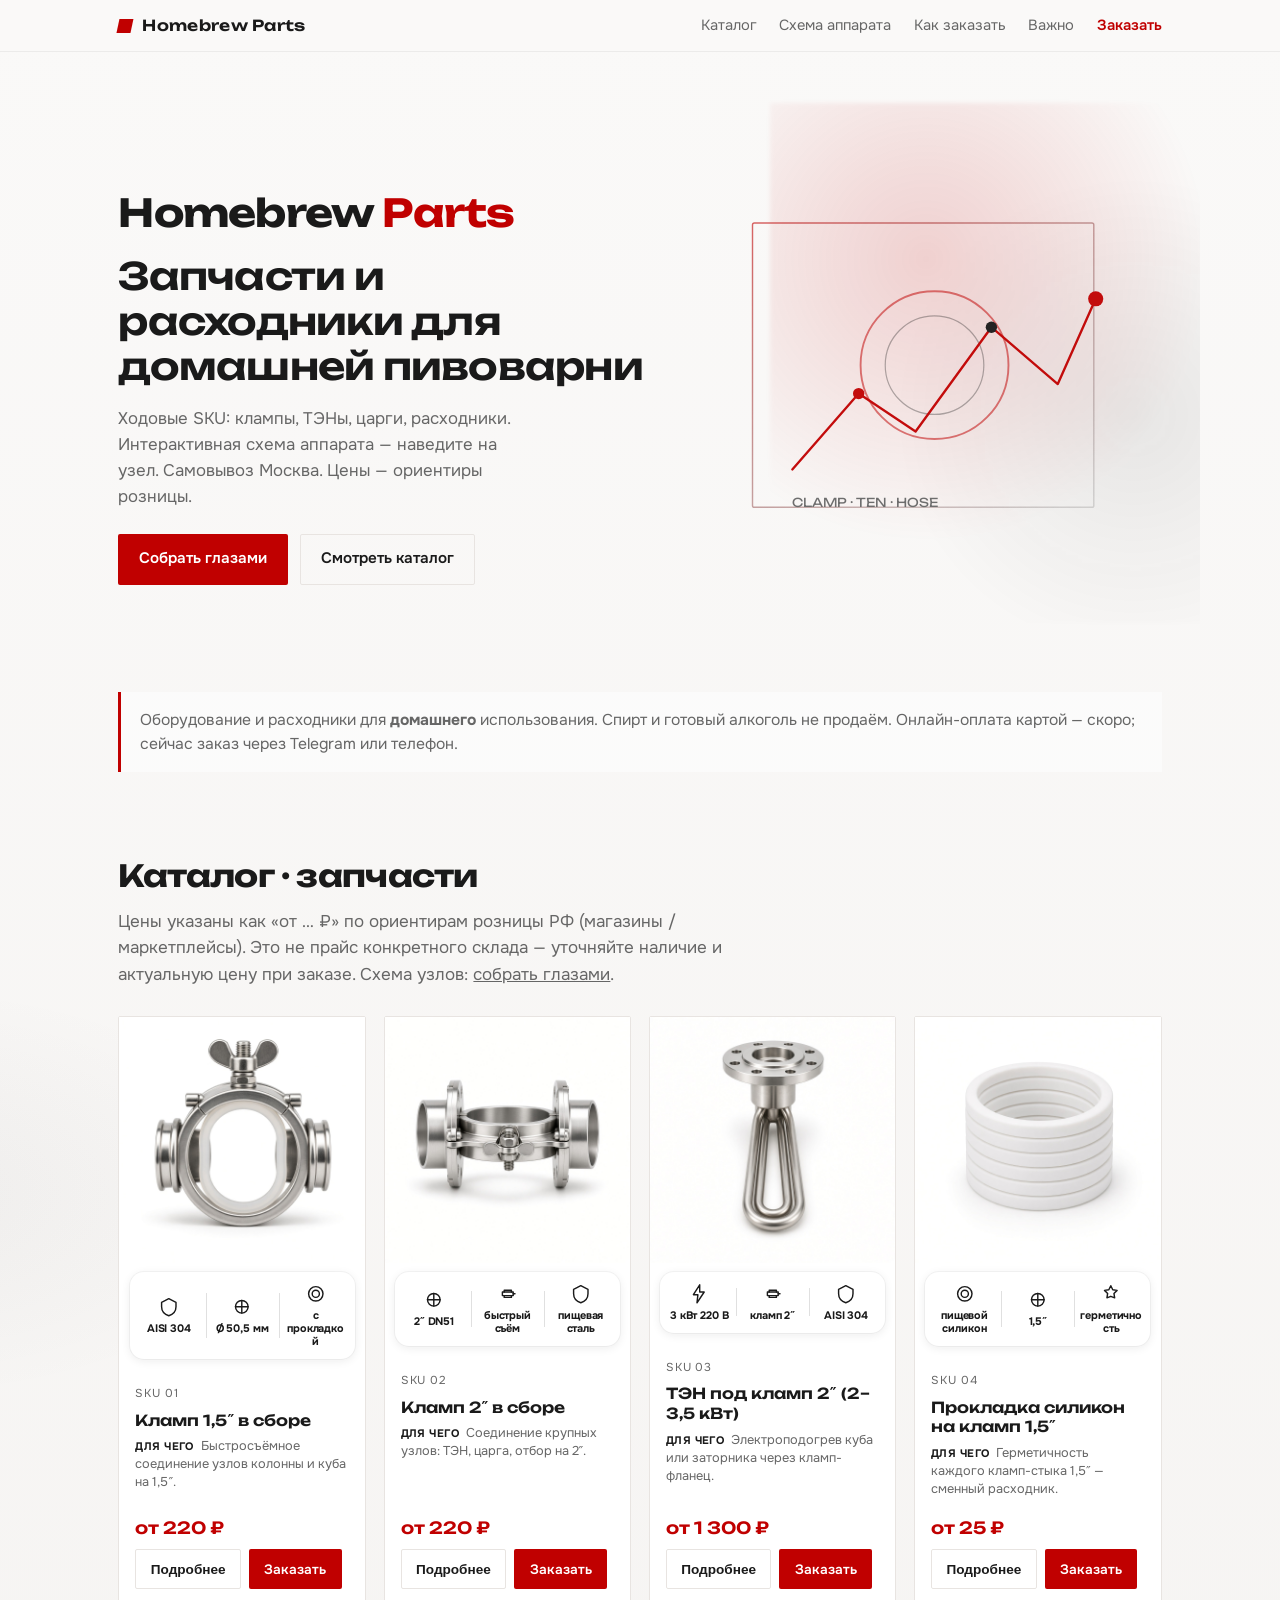
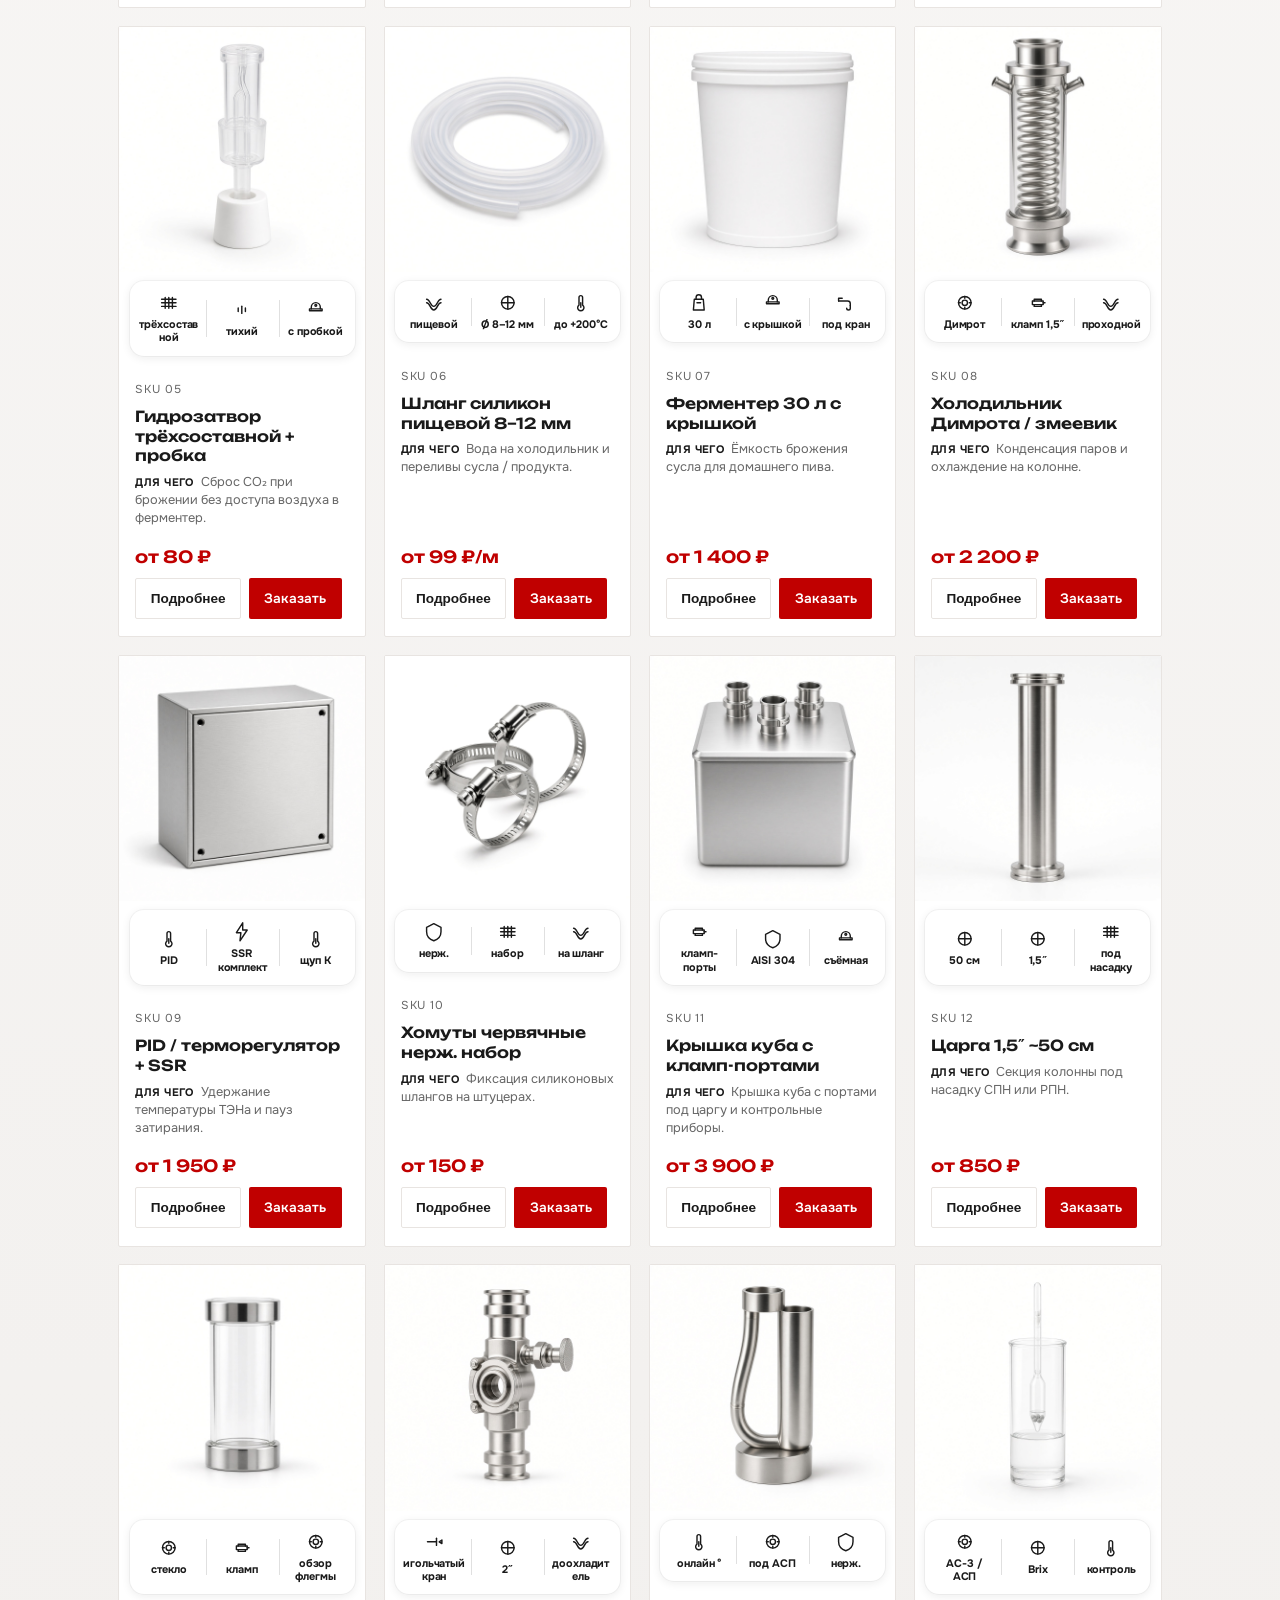
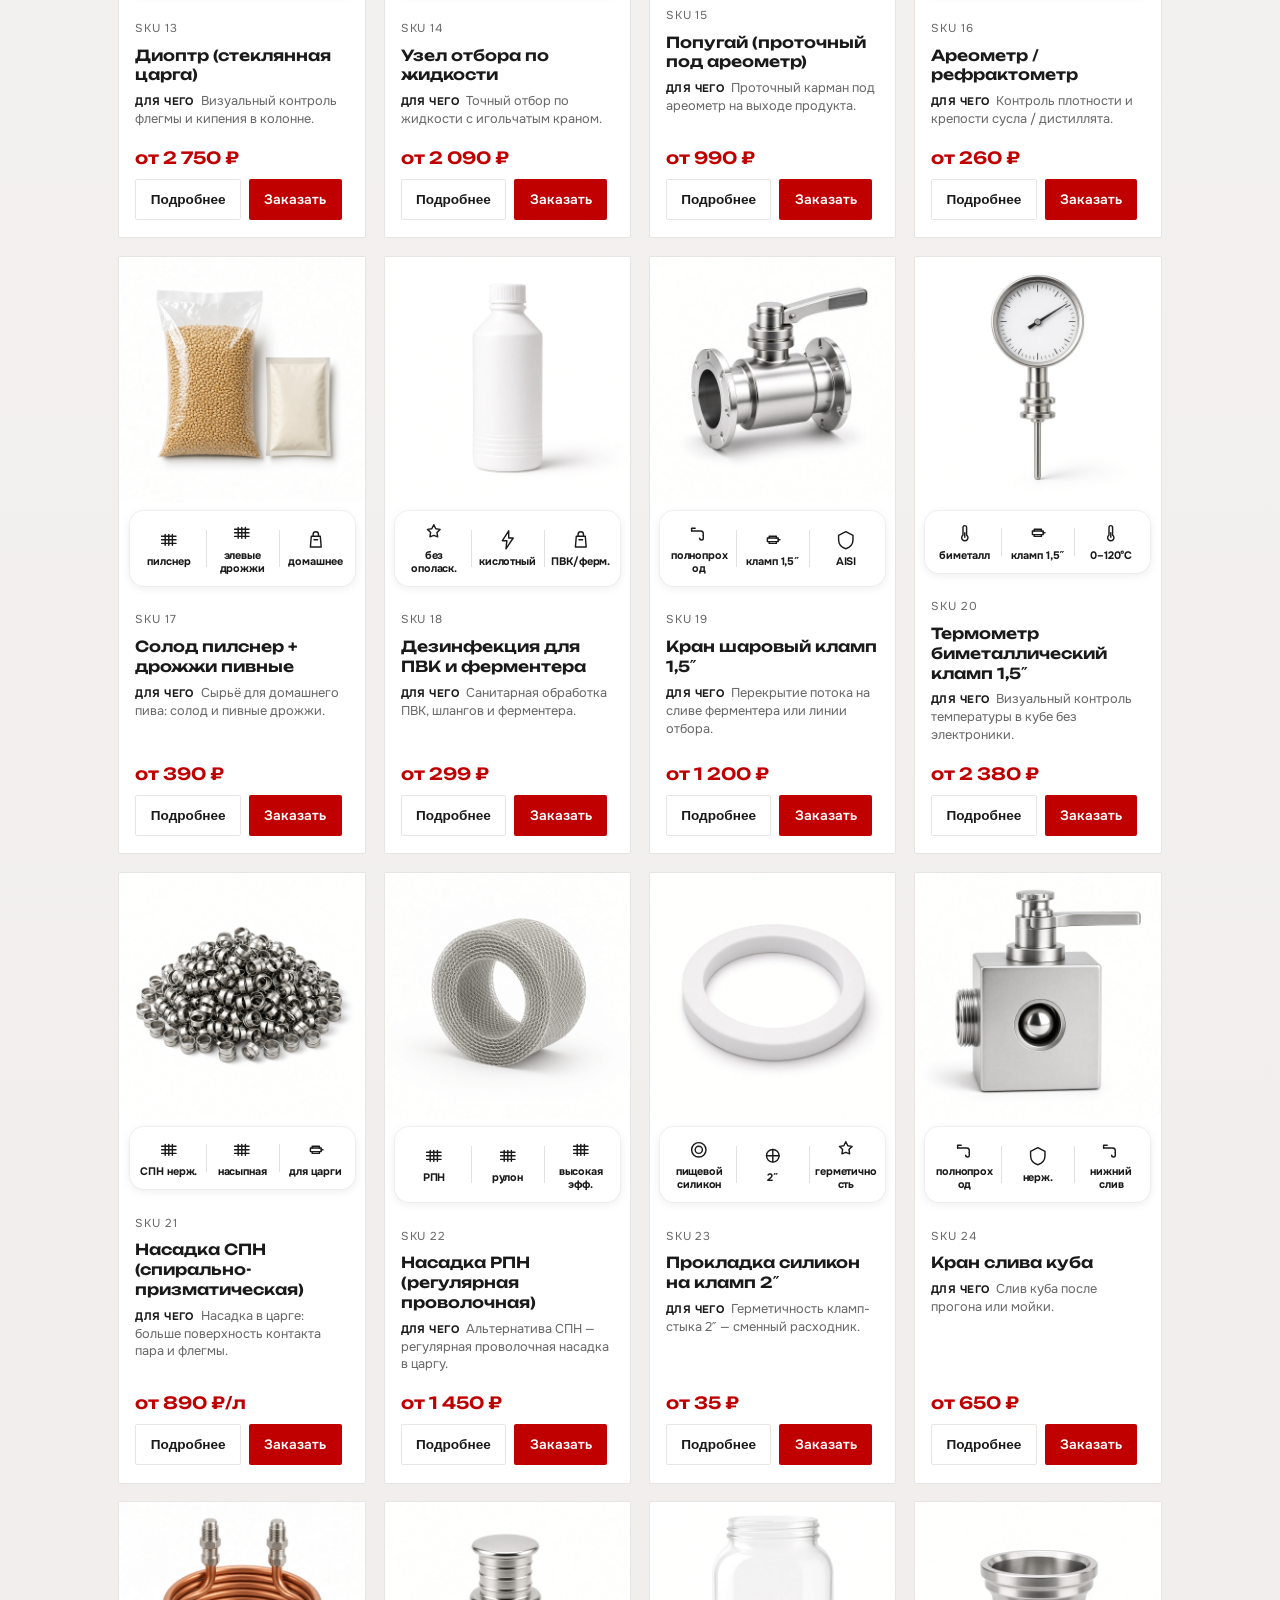
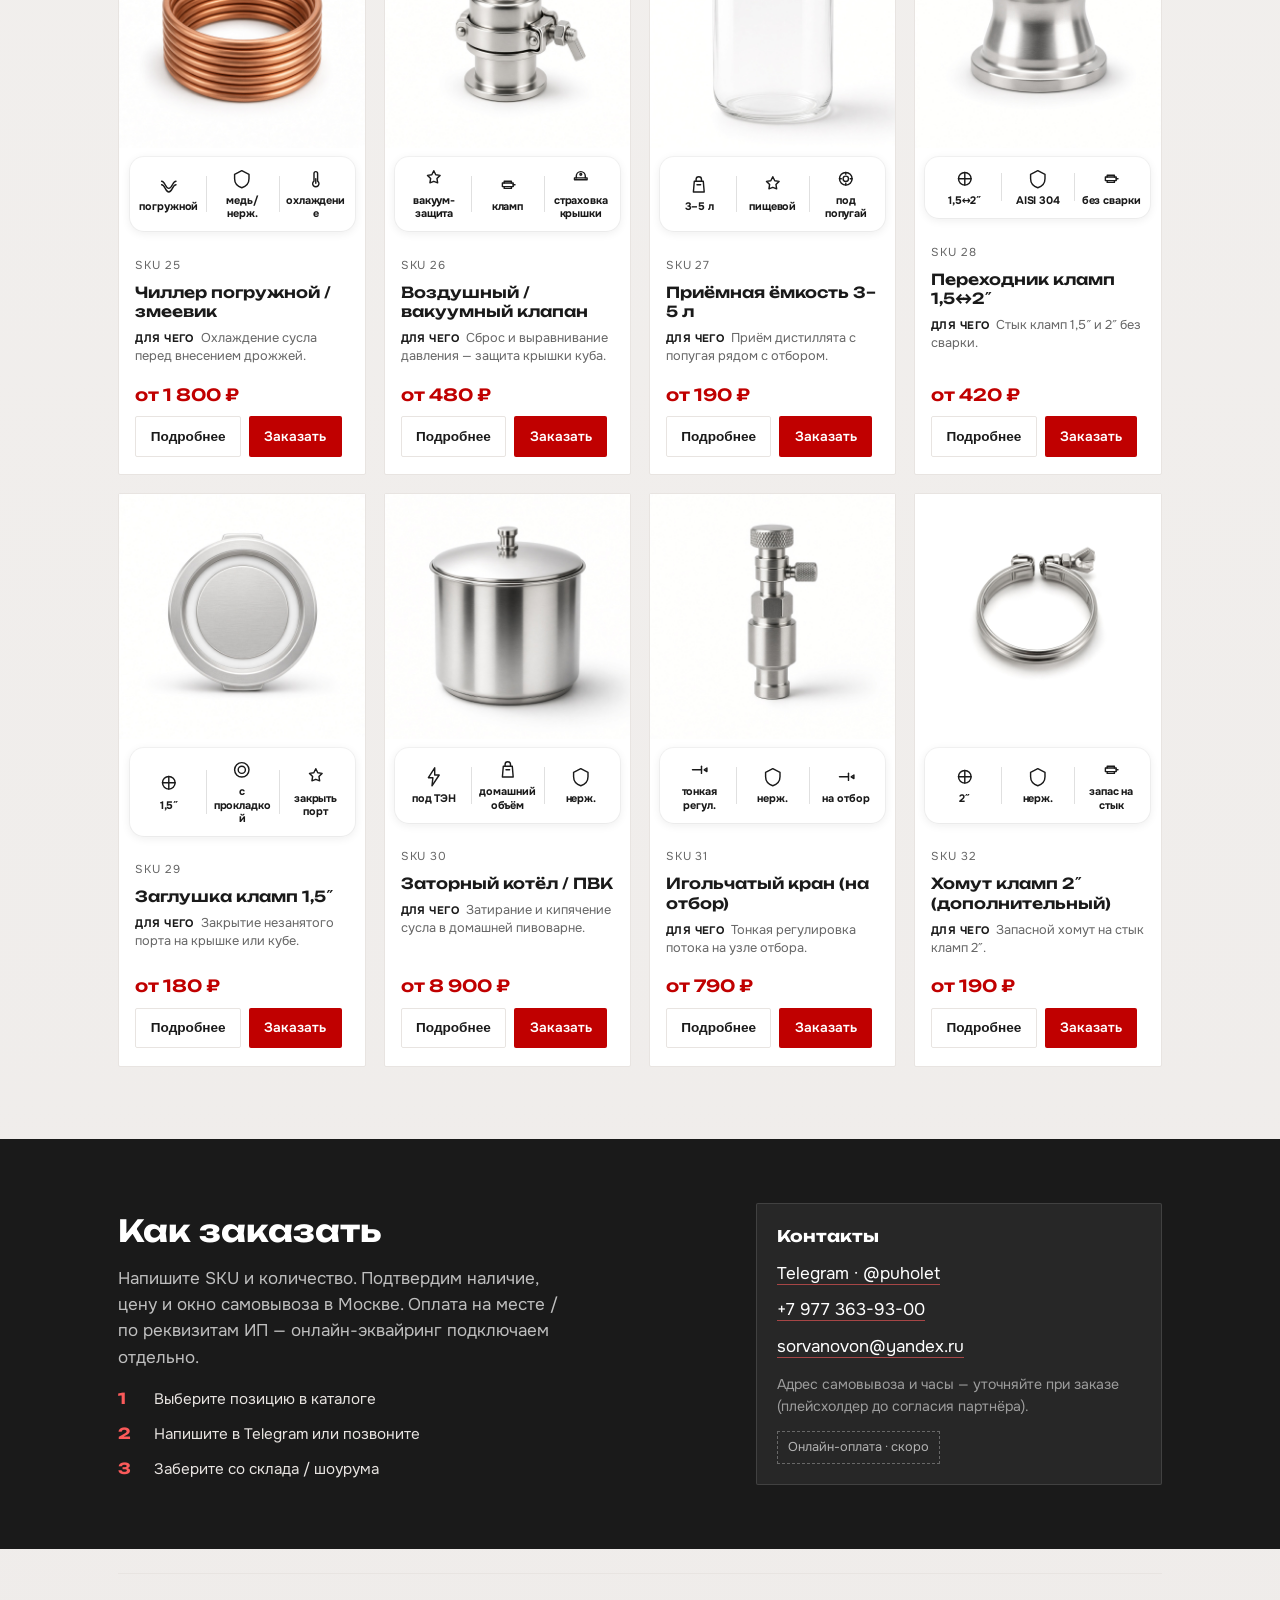
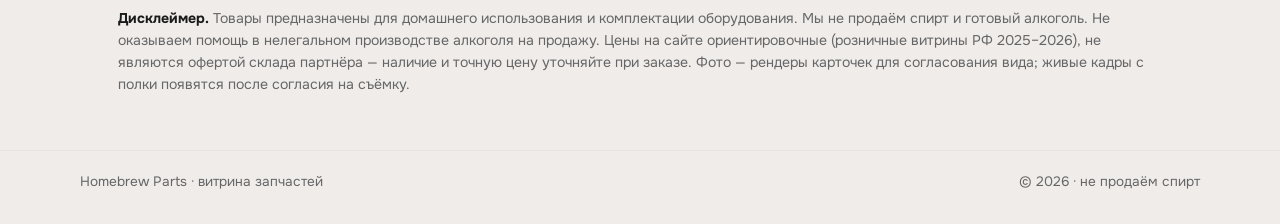
==== commit 46630cad: "Open product detail modal with use copy; keep facts bar under photos. Stop overlaying facts on catal" ====
--- a/index.html
+++ b/index.html
@@ -104,11 +104,14 @@
         <p>Цены указаны как «от … ₽» по ориентирам розницы РФ (магазины / маркетплейсы). Это не прайс конкретного склада — уточняйте наличие и актуальную цену при заказе. Схема узлов: <a href="schema.html">собрать глазами</a>.</p>
       </div>
 
-                        <div class="catalog">
-        <article class="card reveal" id="sku-01">
-          <div class="card__media">
-            <img src="assets/img/sku-01-clamp-15.png" alt="Кламп 1,5 дюйма в сборе" width="600" height="600" loading="lazy" />
-            <ul class="facts-bar" aria-label="Факты о товаре">
+                              <div class="catalog">
+        <article class="card reveal" id="sku-01" data-sku="01">
+          <button type="button" class="card__hit" data-open-sku="01" aria-label="Открыть карточку: Кламп 1,5″ в сборе">
+            <div class="card__media">
+              <div class="card__photo">
+                <img src="assets/img/sku-01-clamp-15.png" alt="Кламп 1,5 дюйма в сборе" width="600" height="600" loading="lazy" />
+              </div>
+              <ul class="facts-bar" aria-label="Факты о товаре">
             <li class="facts-bar__item">
               <span class="facts-bar__icon" aria-hidden="true"><svg viewBox="0 0 24 24"><use href="#i-steel"></use></svg></span>
               <span class="facts-bar__text">AISI 304</span>
@@ -121,20 +124,30 @@
               <span class="facts-bar__icon" aria-hidden="true"><svg viewBox="0 0 24 24"><use href="#i-gasket"></use></svg></span>
               <span class="facts-bar__text">с прокладкой</span>
             </li>
-            </ul>
-          </div>
+              </ul>
+            </div>
+          </button>
           <div class="card__body">
             <span class="card__sku">SKU 01</span>
-            <h3 class="card__title">Кламп 1,5″ в сборе</h3>
+            <h3 class="card__title">
+              <button type="button" class="card__title-btn" data-open-sku="01">Кламп 1,5″ в сборе</button>
+            </h3>
+            <p class="card__use"><span class="card__use-label">Для чего</span> Быстросъёмное соединение узлов колонны и куба на 1,5″.</p>
             <div class="card__price">от 220 ₽</div>
-            <div class="card__actions"><a class="btn btn--primary btn--sm" href="https://t.me/puholet?text=%D0%97%D0%B0%D0%BA%D0%B0%D0%B7%3A%20%D0%9A%D0%BB%D0%B0%D0%BC%D0%BF%201%2C5%E2%80%B3">Заказать</a></div>
-          </div>
-        </article>
-
-        <article class="card reveal" id="sku-02">
-          <div class="card__media">
-            <img src="assets/img/sku-02-clamp-20.png" alt="Кламп 2 дюйма в сборе" width="600" height="600" loading="lazy" />
-            <ul class="facts-bar" aria-label="Факты о товаре">
+            <div class="card__actions">
+              <button type="button" class="btn btn--ghost btn--sm" data-open-sku="01">Подробнее</button>
+              <a class="btn btn--primary btn--sm" href="https://t.me/puholet?text=%D0%97%D0%B0%D0%BA%D0%B0%D0%B7%3A%20%D0%9A%D0%BB%D0%B0%D0%BC%D0%BF%201%2C5%E2%80%B3">Заказать</a>
+            </div>
+          </div>
+        </article>
+
+        <article class="card reveal" id="sku-02" data-sku="02">
+          <button type="button" class="card__hit" data-open-sku="02" aria-label="Открыть карточку: Кламп 2″ в сборе">
+            <div class="card__media">
+              <div class="card__photo">
+                <img src="assets/img/sku-02-clamp-20.png" alt="Кламп 2 дюйма в сборе" width="600" height="600" loading="lazy" />
+              </div>
+              <ul class="facts-bar" aria-label="Факты о товаре">
             <li class="facts-bar__item">
               <span class="facts-bar__icon" aria-hidden="true"><svg viewBox="0 0 24 24"><use href="#i-size"></use></svg></span>
               <span class="facts-bar__text">2″ DN51</span>
@@ -147,20 +160,30 @@
               <span class="facts-bar__icon" aria-hidden="true"><svg viewBox="0 0 24 24"><use href="#i-steel"></use></svg></span>
               <span class="facts-bar__text">пищевая сталь</span>
             </li>
-            </ul>
-          </div>
+              </ul>
+            </div>
+          </button>
           <div class="card__body">
             <span class="card__sku">SKU 02</span>
-            <h3 class="card__title">Кламп 2″ в сборе</h3>
+            <h3 class="card__title">
+              <button type="button" class="card__title-btn" data-open-sku="02">Кламп 2″ в сборе</button>
+            </h3>
+            <p class="card__use"><span class="card__use-label">Для чего</span> Соединение крупных узлов: ТЭН, царга, отбор на 2″.</p>
             <div class="card__price">от 220 ₽</div>
-            <div class="card__actions"><a class="btn btn--primary btn--sm" href="https://t.me/puholet?text=%D0%97%D0%B0%D0%BA%D0%B0%D0%B7%3A%20%D0%9A%D0%BB%D0%B0%D0%BC%D0%BF%202%E2%80%B3">Заказать</a></div>
-          </div>
-        </article>
-
-        <article class="card reveal" id="sku-03">
-          <div class="card__media">
-            <img src="assets/img/sku-03-ten-clamp.png" alt="ТЭН под кламп 2 дюйма" width="600" height="600" loading="lazy" />
-            <ul class="facts-bar" aria-label="Факты о товаре">
+            <div class="card__actions">
+              <button type="button" class="btn btn--ghost btn--sm" data-open-sku="02">Подробнее</button>
+              <a class="btn btn--primary btn--sm" href="https://t.me/puholet?text=%D0%97%D0%B0%D0%BA%D0%B0%D0%B7%3A%20%D0%9A%D0%BB%D0%B0%D0%BC%D0%BF%202%E2%80%B3">Заказать</a>
+            </div>
+          </div>
+        </article>
+
+        <article class="card reveal" id="sku-03" data-sku="03">
+          <button type="button" class="card__hit" data-open-sku="03" aria-label="Открыть карточку: ТЭН под кламп 2″ (2–3,5 кВт)">
+            <div class="card__media">
+              <div class="card__photo">
+                <img src="assets/img/sku-03-ten-clamp.png" alt="ТЭН под кламп 2 дюйма" width="600" height="600" loading="lazy" />
+              </div>
+              <ul class="facts-bar" aria-label="Факты о товаре">
             <li class="facts-bar__item">
               <span class="facts-bar__icon" aria-hidden="true"><svg viewBox="0 0 24 24"><use href="#i-power"></use></svg></span>
               <span class="facts-bar__text">3 кВт 220 В</span>
@@ -173,20 +196,30 @@
               <span class="facts-bar__icon" aria-hidden="true"><svg viewBox="0 0 24 24"><use href="#i-steel"></use></svg></span>
               <span class="facts-bar__text">AISI 304</span>
             </li>
-            </ul>
-          </div>
+              </ul>
+            </div>
+          </button>
           <div class="card__body">
             <span class="card__sku">SKU 03</span>
-            <h3 class="card__title">ТЭН под кламп 2″ (2–3,5 кВт)</h3>
+            <h3 class="card__title">
+              <button type="button" class="card__title-btn" data-open-sku="03">ТЭН под кламп 2″ (2–3,5 кВт)</button>
+            </h3>
+            <p class="card__use"><span class="card__use-label">Для чего</span> Электроподогрев куба или заторника через кламп-фланец.</p>
             <div class="card__price">от 1 300 ₽</div>
-            <div class="card__actions"><a class="btn btn--primary btn--sm" href="https://t.me/puholet?text=%D0%97%D0%B0%D0%BA%D0%B0%D0%B7%3A%20%D0%A2%D0%AD%D0%9D%20%D0%BA%D0%BB%D0%B0%D0%BC%D0%BF%202%E2%80%B3">Заказать</a></div>
-          </div>
-        </article>
-
-        <article class="card reveal" id="sku-04">
-          <div class="card__media">
-            <img src="assets/img/sku-04-gaskets.png" alt="Силиконовая прокладка на кламп" width="600" height="600" loading="lazy" />
-            <ul class="facts-bar" aria-label="Факты о товаре">
+            <div class="card__actions">
+              <button type="button" class="btn btn--ghost btn--sm" data-open-sku="03">Подробнее</button>
+              <a class="btn btn--primary btn--sm" href="https://t.me/puholet?text=%D0%97%D0%B0%D0%BA%D0%B0%D0%B7%3A%20%D0%A2%D0%AD%D0%9D%20%D0%BA%D0%BB%D0%B0%D0%BC%D0%BF%202%E2%80%B3">Заказать</a>
+            </div>
+          </div>
+        </article>
+
+        <article class="card reveal" id="sku-04" data-sku="04">
+          <button type="button" class="card__hit" data-open-sku="04" aria-label="Открыть карточку: Прокладка силикон на кламп 1,5″">
+            <div class="card__media">
+              <div class="card__photo">
+                <img src="assets/img/sku-04-gaskets.png" alt="Силиконовая прокладка на кламп" width="600" height="600" loading="lazy" />
+              </div>
+              <ul class="facts-bar" aria-label="Факты о товаре">
             <li class="facts-bar__item">
               <span class="facts-bar__icon" aria-hidden="true"><svg viewBox="0 0 24 24"><use href="#i-gasket"></use></svg></span>
               <span class="facts-bar__text">пищевой силикон</span>
@@ -199,20 +232,30 @@
               <span class="facts-bar__icon" aria-hidden="true"><svg viewBox="0 0 24 24"><use href="#i-seal"></use></svg></span>
               <span class="facts-bar__text">герметичность</span>
             </li>
-            </ul>
-          </div>
+              </ul>
+            </div>
+          </button>
           <div class="card__body">
             <span class="card__sku">SKU 04</span>
-            <h3 class="card__title">Прокладка силикон на кламп 1,5″</h3>
+            <h3 class="card__title">
+              <button type="button" class="card__title-btn" data-open-sku="04">Прокладка силикон на кламп 1,5″</button>
+            </h3>
+            <p class="card__use"><span class="card__use-label">Для чего</span> Герметичность каждого кламп-стыка 1,5″ — сменный расходник.</p>
             <div class="card__price">от 25 ₽</div>
-            <div class="card__actions"><a class="btn btn--primary btn--sm" href="https://t.me/puholet?text=%D0%97%D0%B0%D0%BA%D0%B0%D0%B7%3A%20%D0%9F%D1%80%D0%BE%D0%BA%D0%BB%D0%B0%D0%B4%D0%BA%D0%B0%20%D0%BA%D0%BB%D0%B0%D0%BC%D0%BF%201%2C5%E2%80%B3">Заказать</a></div>
-          </div>
-        </article>
-
-        <article class="card reveal" id="sku-05">
-          <div class="card__media">
-            <img src="assets/img/sku-05-airlock.png" alt="Гидрозатвор трёхсоставной" width="600" height="600" loading="lazy" />
-            <ul class="facts-bar" aria-label="Факты о товаре">
+            <div class="card__actions">
+              <button type="button" class="btn btn--ghost btn--sm" data-open-sku="04">Подробнее</button>
+              <a class="btn btn--primary btn--sm" href="https://t.me/puholet?text=%D0%97%D0%B0%D0%BA%D0%B0%D0%B7%3A%20%D0%9F%D1%80%D0%BE%D0%BA%D0%BB%D0%B0%D0%B4%D0%BA%D0%B0%20%D0%BA%D0%BB%D0%B0%D0%BC%D0%BF%201%2C5%E2%80%B3">Заказать</a>
+            </div>
+          </div>
+        </article>
+
+        <article class="card reveal" id="sku-05" data-sku="05">
+          <button type="button" class="card__hit" data-open-sku="05" aria-label="Открыть карточку: Гидрозатвор трёхсоставной + пробка">
+            <div class="card__media">
+              <div class="card__photo">
+                <img src="assets/img/sku-05-airlock.png" alt="Гидрозатвор трёхсоставной" width="600" height="600" loading="lazy" />
+              </div>
+              <ul class="facts-bar" aria-label="Факты о товаре">
             <li class="facts-bar__item">
               <span class="facts-bar__icon" aria-hidden="true"><svg viewBox="0 0 24 24"><use href="#i-packing"></use></svg></span>
               <span class="facts-bar__text">трёхсоставной</span>
@@ -225,20 +268,30 @@
               <span class="facts-bar__icon" aria-hidden="true"><svg viewBox="0 0 24 24"><use href="#i-lid"></use></svg></span>
               <span class="facts-bar__text">с пробкой</span>
             </li>
-            </ul>
-          </div>
+              </ul>
+            </div>
+          </button>
           <div class="card__body">
             <span class="card__sku">SKU 05</span>
-            <h3 class="card__title">Гидрозатвор трёхсоставной + пробка</h3>
+            <h3 class="card__title">
+              <button type="button" class="card__title-btn" data-open-sku="05">Гидрозатвор трёхсоставной + пробка</button>
+            </h3>
+            <p class="card__use"><span class="card__use-label">Для чего</span> Сброс CO₂ при брожении без доступа воздуха в ферментер.</p>
             <div class="card__price">от 80 ₽</div>
-            <div class="card__actions"><a class="btn btn--primary btn--sm" href="https://t.me/puholet?text=%D0%97%D0%B0%D0%BA%D0%B0%D0%B7%3A%20%D0%93%D0%B8%D0%B4%D1%80%D0%BE%D0%B7%D0%B0%D1%82%D0%B2%D0%BE%D1%80">Заказать</a></div>
-          </div>
-        </article>
-
-        <article class="card reveal" id="sku-06">
-          <div class="card__media">
-            <img src="assets/img/sku-06-hose.png" alt="Шланг силиконовый пищевой" width="600" height="600" loading="lazy" />
-            <ul class="facts-bar" aria-label="Факты о товаре">
+            <div class="card__actions">
+              <button type="button" class="btn btn--ghost btn--sm" data-open-sku="05">Подробнее</button>
+              <a class="btn btn--primary btn--sm" href="https://t.me/puholet?text=%D0%97%D0%B0%D0%BA%D0%B0%D0%B7%3A%20%D0%93%D0%B8%D0%B4%D1%80%D0%BE%D0%B7%D0%B0%D1%82%D0%B2%D0%BE%D1%80">Заказать</a>
+            </div>
+          </div>
+        </article>
+
+        <article class="card reveal" id="sku-06" data-sku="06">
+          <button type="button" class="card__hit" data-open-sku="06" aria-label="Открыть карточку: Шланг силикон пищевой 8–12 мм">
+            <div class="card__media">
+              <div class="card__photo">
+                <img src="assets/img/sku-06-hose.png" alt="Шланг силиконовый пищевой" width="600" height="600" loading="lazy" />
+              </div>
+              <ul class="facts-bar" aria-label="Факты о товаре">
             <li class="facts-bar__item">
               <span class="facts-bar__icon" aria-hidden="true"><svg viewBox="0 0 24 24"><use href="#i-hose"></use></svg></span>
               <span class="facts-bar__text">пищевой</span>
@@ -251,20 +304,30 @@
               <span class="facts-bar__icon" aria-hidden="true"><svg viewBox="0 0 24 24"><use href="#i-temp"></use></svg></span>
               <span class="facts-bar__text">до +200°C</span>
             </li>
-            </ul>
-          </div>
+              </ul>
+            </div>
+          </button>
           <div class="card__body">
             <span class="card__sku">SKU 06</span>
-            <h3 class="card__title">Шланг силикон пищевой 8–12 мм</h3>
+            <h3 class="card__title">
+              <button type="button" class="card__title-btn" data-open-sku="06">Шланг силикон пищевой 8–12 мм</button>
+            </h3>
+            <p class="card__use"><span class="card__use-label">Для чего</span> Вода на холодильник и переливы сусла / продукта.</p>
             <div class="card__price">от 99 ₽/м</div>
-            <div class="card__actions"><a class="btn btn--primary btn--sm" href="https://t.me/puholet?text=%D0%97%D0%B0%D0%BA%D0%B0%D0%B7%3A%20%D0%A8%D0%BB%D0%B0%D0%BD%D0%B3%20%D1%81%D0%B8%D0%BB%D0%B8%D0%BA%D0%BE%D0%BD">Заказать</a></div>
-          </div>
-        </article>
-
-        <article class="card reveal" id="sku-07">
-          <div class="card__media">
-            <img src="assets/img/sku-07-fermenter.png" alt="Ферментер 30 литров" width="600" height="600" loading="lazy" />
-            <ul class="facts-bar" aria-label="Факты о товаре">
+            <div class="card__actions">
+              <button type="button" class="btn btn--ghost btn--sm" data-open-sku="06">Подробнее</button>
+              <a class="btn btn--primary btn--sm" href="https://t.me/puholet?text=%D0%97%D0%B0%D0%BA%D0%B0%D0%B7%3A%20%D0%A8%D0%BB%D0%B0%D0%BD%D0%B3%20%D1%81%D0%B8%D0%BB%D0%B8%D0%BA%D0%BE%D0%BD">Заказать</a>
+            </div>
+          </div>
+        </article>
+
+        <article class="card reveal" id="sku-07" data-sku="07">
+          <button type="button" class="card__hit" data-open-sku="07" aria-label="Открыть карточку: Ферментер 30 л с крышкой">
+            <div class="card__media">
+              <div class="card__photo">
+                <img src="assets/img/sku-07-fermenter.png" alt="Ферментер 30 литров" width="600" height="600" loading="lazy" />
+              </div>
+              <ul class="facts-bar" aria-label="Факты о товаре">
             <li class="facts-bar__item">
               <span class="facts-bar__icon" aria-hidden="true"><svg viewBox="0 0 24 24"><use href="#i-volume"></use></svg></span>
               <span class="facts-bar__text">30 л</span>
@@ -277,20 +340,30 @@
               <span class="facts-bar__icon" aria-hidden="true"><svg viewBox="0 0 24 24"><use href="#i-tap"></use></svg></span>
               <span class="facts-bar__text">под кран</span>
             </li>
-            </ul>
-          </div>
+              </ul>
+            </div>
+          </button>
           <div class="card__body">
             <span class="card__sku">SKU 07</span>
-            <h3 class="card__title">Ферментер 30 л с крышкой</h3>
+            <h3 class="card__title">
+              <button type="button" class="card__title-btn" data-open-sku="07">Ферментер 30 л с крышкой</button>
+            </h3>
+            <p class="card__use"><span class="card__use-label">Для чего</span> Ёмкость брожения сусла для домашнего пива.</p>
             <div class="card__price">от 1 400 ₽</div>
-            <div class="card__actions"><a class="btn btn--primary btn--sm" href="https://t.me/puholet?text=%D0%97%D0%B0%D0%BA%D0%B0%D0%B7%3A%20%D0%A4%D0%B5%D1%80%D0%BC%D0%B5%D0%BD%D1%82%D0%B5%D1%80%2030%20%D0%BB">Заказать</a></div>
-          </div>
-        </article>
-
-        <article class="card reveal" id="sku-08">
-          <div class="card__media">
-            <img src="assets/img/sku-08-dimroth.png" alt="Холодильник Димрота" width="600" height="600" loading="lazy" />
-            <ul class="facts-bar" aria-label="Факты о товаре">
+            <div class="card__actions">
+              <button type="button" class="btn btn--ghost btn--sm" data-open-sku="07">Подробнее</button>
+              <a class="btn btn--primary btn--sm" href="https://t.me/puholet?text=%D0%97%D0%B0%D0%BA%D0%B0%D0%B7%3A%20%D0%A4%D0%B5%D1%80%D0%BC%D0%B5%D0%BD%D1%82%D0%B5%D1%80%2030%20%D0%BB">Заказать</a>
+            </div>
+          </div>
+        </article>
+
+        <article class="card reveal" id="sku-08" data-sku="08">
+          <button type="button" class="card__hit" data-open-sku="08" aria-label="Открыть карточку: Холодильник Димрота / змеевик">
+            <div class="card__media">
+              <div class="card__photo">
+                <img src="assets/img/sku-08-dimroth.png" alt="Холодильник Димрота" width="600" height="600" loading="lazy" />
+              </div>
+              <ul class="facts-bar" aria-label="Факты о товаре">
             <li class="facts-bar__item">
               <span class="facts-bar__icon" aria-hidden="true"><svg viewBox="0 0 24 24"><use href="#i-glass"></use></svg></span>
               <span class="facts-bar__text">Димрот</span>
@@ -303,20 +376,30 @@
               <span class="facts-bar__icon" aria-hidden="true"><svg viewBox="0 0 24 24"><use href="#i-hose"></use></svg></span>
               <span class="facts-bar__text">проходной</span>
             </li>
-            </ul>
-          </div>
+              </ul>
+            </div>
+          </button>
           <div class="card__body">
             <span class="card__sku">SKU 08</span>
-            <h3 class="card__title">Холодильник Димрота / змеевик</h3>
+            <h3 class="card__title">
+              <button type="button" class="card__title-btn" data-open-sku="08">Холодильник Димрота / змеевик</button>
+            </h3>
+            <p class="card__use"><span class="card__use-label">Для чего</span> Конденсация паров и охлаждение на колонне.</p>
             <div class="card__price">от 2 200 ₽</div>
-            <div class="card__actions"><a class="btn btn--primary btn--sm" href="https://t.me/puholet?text=%D0%97%D0%B0%D0%BA%D0%B0%D0%B7%3A%20%D0%94%D0%B8%D0%BC%D1%80%D0%BE%D1%82">Заказать</a></div>
-          </div>
-        </article>
-
-        <article class="card reveal" id="sku-09">
-          <div class="card__media">
-            <img src="assets/img/sku-09-pid.png" alt="PID терморегулятор с SSR" width="600" height="600" loading="lazy" />
-            <ul class="facts-bar" aria-label="Факты о товаре">
+            <div class="card__actions">
+              <button type="button" class="btn btn--ghost btn--sm" data-open-sku="08">Подробнее</button>
+              <a class="btn btn--primary btn--sm" href="https://t.me/puholet?text=%D0%97%D0%B0%D0%BA%D0%B0%D0%B7%3A%20%D0%94%D0%B8%D0%BC%D1%80%D0%BE%D1%82">Заказать</a>
+            </div>
+          </div>
+        </article>
+
+        <article class="card reveal" id="sku-09" data-sku="09">
+          <button type="button" class="card__hit" data-open-sku="09" aria-label="Открыть карточку: PID / терморегулятор + SSR">
+            <div class="card__media">
+              <div class="card__photo">
+                <img src="assets/img/sku-09-pid.png" alt="PID терморегулятор с SSR" width="600" height="600" loading="lazy" />
+              </div>
+              <ul class="facts-bar" aria-label="Факты о товаре">
             <li class="facts-bar__item">
               <span class="facts-bar__icon" aria-hidden="true"><svg viewBox="0 0 24 24"><use href="#i-temp"></use></svg></span>
               <span class="facts-bar__text">PID</span>
@@ -329,20 +412,30 @@
               <span class="facts-bar__icon" aria-hidden="true"><svg viewBox="0 0 24 24"><use href="#i-temp"></use></svg></span>
               <span class="facts-bar__text">щуп К</span>
             </li>
-            </ul>
-          </div>
+              </ul>
+            </div>
+          </button>
           <div class="card__body">
             <span class="card__sku">SKU 09</span>
-            <h3 class="card__title">PID / терморегулятор + SSR</h3>
+            <h3 class="card__title">
+              <button type="button" class="card__title-btn" data-open-sku="09">PID / терморегулятор + SSR</button>
+            </h3>
+            <p class="card__use"><span class="card__use-label">Для чего</span> Удержание температуры ТЭНа и пауз затирания.</p>
             <div class="card__price">от 1 950 ₽</div>
-            <div class="card__actions"><a class="btn btn--primary btn--sm" href="https://t.me/puholet?text=%D0%97%D0%B0%D0%BA%D0%B0%D0%B7%3A%20PID%20%2B%20SSR">Заказать</a></div>
-          </div>
-        </article>
-
-        <article class="card reveal" id="sku-10">
-          <div class="card__media">
-            <img src="assets/img/sku-10-hose-clamps.png" alt="Хомуты червячные нержавеющие" width="600" height="600" loading="lazy" />
-            <ul class="facts-bar" aria-label="Факты о товаре">
+            <div class="card__actions">
+              <button type="button" class="btn btn--ghost btn--sm" data-open-sku="09">Подробнее</button>
+              <a class="btn btn--primary btn--sm" href="https://t.me/puholet?text=%D0%97%D0%B0%D0%BA%D0%B0%D0%B7%3A%20PID%20%2B%20SSR">Заказать</a>
+            </div>
+          </div>
+        </article>
+
+        <article class="card reveal" id="sku-10" data-sku="10">
+          <button type="button" class="card__hit" data-open-sku="10" aria-label="Открыть карточку: Хомуты червячные нерж. набор">
+            <div class="card__media">
+              <div class="card__photo">
+                <img src="assets/img/sku-10-hose-clamps.png" alt="Хомуты червячные нержавеющие" width="600" height="600" loading="lazy" />
+              </div>
+              <ul class="facts-bar" aria-label="Факты о товаре">
             <li class="facts-bar__item">
               <span class="facts-bar__icon" aria-hidden="true"><svg viewBox="0 0 24 24"><use href="#i-steel"></use></svg></span>
               <span class="facts-bar__text">нерж.</span>
@@ -355,20 +448,30 @@
               <span class="facts-bar__icon" aria-hidden="true"><svg viewBox="0 0 24 24"><use href="#i-hose"></use></svg></span>
               <span class="facts-bar__text">на шланг</span>
             </li>
-            </ul>
-          </div>
+              </ul>
+            </div>
+          </button>
           <div class="card__body">
             <span class="card__sku">SKU 10</span>
-            <h3 class="card__title">Хомуты червячные нерж. набор</h3>
+            <h3 class="card__title">
+              <button type="button" class="card__title-btn" data-open-sku="10">Хомуты червячные нерж. набор</button>
+            </h3>
+            <p class="card__use"><span class="card__use-label">Для чего</span> Фиксация силиконовых шлангов на штуцерах.</p>
             <div class="card__price">от 150 ₽</div>
-            <div class="card__actions"><a class="btn btn--primary btn--sm" href="https://t.me/puholet?text=%D0%97%D0%B0%D0%BA%D0%B0%D0%B7%3A%20%D1%85%D0%BE%D0%BC%D1%83%D1%82%D1%8B%20%D1%87%D0%B5%D1%80%D0%B2%D1%8F%D1%87%D0%BD%D1%8B%D0%B5">Заказать</a></div>
-          </div>
-        </article>
-
-        <article class="card reveal" id="sku-11">
-          <div class="card__media">
-            <img src="assets/img/sku-11-cube-lid.png" alt="Крышка куба с кламп-портами" width="600" height="600" loading="lazy" />
-            <ul class="facts-bar" aria-label="Факты о товаре">
+            <div class="card__actions">
+              <button type="button" class="btn btn--ghost btn--sm" data-open-sku="10">Подробнее</button>
+              <a class="btn btn--primary btn--sm" href="https://t.me/puholet?text=%D0%97%D0%B0%D0%BA%D0%B0%D0%B7%3A%20%D1%85%D0%BE%D0%BC%D1%83%D1%82%D1%8B%20%D1%87%D0%B5%D1%80%D0%B2%D1%8F%D1%87%D0%BD%D1%8B%D0%B5">Заказать</a>
+            </div>
+          </div>
+        </article>
+
+        <article class="card reveal" id="sku-11" data-sku="11">
+          <button type="button" class="card__hit" data-open-sku="11" aria-label="Открыть карточку: Крышка куба с кламп-портами">
+            <div class="card__media">
+              <div class="card__photo">
+                <img src="assets/img/sku-11-cube-lid.png" alt="Крышка куба с кламп-портами" width="600" height="600" loading="lazy" />
+              </div>
+              <ul class="facts-bar" aria-label="Факты о товаре">
             <li class="facts-bar__item">
               <span class="facts-bar__icon" aria-hidden="true"><svg viewBox="0 0 24 24"><use href="#i-clamp"></use></svg></span>
               <span class="facts-bar__text">кламп-порты</span>
@@ -381,20 +484,30 @@
               <span class="facts-bar__icon" aria-hidden="true"><svg viewBox="0 0 24 24"><use href="#i-lid"></use></svg></span>
               <span class="facts-bar__text">съёмная</span>
             </li>
-            </ul>
-          </div>
+              </ul>
+            </div>
+          </button>
           <div class="card__body">
             <span class="card__sku">SKU 11</span>
-            <h3 class="card__title">Крышка куба с кламп-портами</h3>
+            <h3 class="card__title">
+              <button type="button" class="card__title-btn" data-open-sku="11">Крышка куба с кламп-портами</button>
+            </h3>
+            <p class="card__use"><span class="card__use-label">Для чего</span> Крышка куба с портами под царгу и контрольные приборы.</p>
             <div class="card__price">от 3 900 ₽</div>
-            <div class="card__actions"><a class="btn btn--primary btn--sm" href="https://t.me/puholet?text=%D0%97%D0%B0%D0%BA%D0%B0%D0%B7%3A%20%D0%9A%D1%80%D1%8B%D1%88%D0%BA%D0%B0%20%D0%BA%D1%83%D0%B1%D0%B0">Заказать</a></div>
-          </div>
-        </article>
-
-        <article class="card reveal" id="sku-12">
-          <div class="card__media">
-            <img src="assets/img/sku-12-tsarga.png" alt="Царга 1,5 дюйма 50 см" width="600" height="600" loading="lazy" />
-            <ul class="facts-bar" aria-label="Факты о товаре">
+            <div class="card__actions">
+              <button type="button" class="btn btn--ghost btn--sm" data-open-sku="11">Подробнее</button>
+              <a class="btn btn--primary btn--sm" href="https://t.me/puholet?text=%D0%97%D0%B0%D0%BA%D0%B0%D0%B7%3A%20%D0%9A%D1%80%D1%8B%D1%88%D0%BA%D0%B0%20%D0%BA%D1%83%D0%B1%D0%B0">Заказать</a>
+            </div>
+          </div>
+        </article>
+
+        <article class="card reveal" id="sku-12" data-sku="12">
+          <button type="button" class="card__hit" data-open-sku="12" aria-label="Открыть карточку: Царга 1,5″ ~50 см">
+            <div class="card__media">
+              <div class="card__photo">
+                <img src="assets/img/sku-12-tsarga.png" alt="Царга 1,5 дюйма 50 см" width="600" height="600" loading="lazy" />
+              </div>
+              <ul class="facts-bar" aria-label="Факты о товаре">
             <li class="facts-bar__item">
               <span class="facts-bar__icon" aria-hidden="true"><svg viewBox="0 0 24 24"><use href="#i-size"></use></svg></span>
               <span class="facts-bar__text">50 см</span>
@@ -407,20 +520,30 @@
               <span class="facts-bar__icon" aria-hidden="true"><svg viewBox="0 0 24 24"><use href="#i-packing"></use></svg></span>
               <span class="facts-bar__text">под насадку</span>
             </li>
-            </ul>
-          </div>
+              </ul>
+            </div>
+          </button>
           <div class="card__body">
             <span class="card__sku">SKU 12</span>
-            <h3 class="card__title">Царга 1,5″ ~50 см</h3>
+            <h3 class="card__title">
+              <button type="button" class="card__title-btn" data-open-sku="12">Царга 1,5″ ~50 см</button>
+            </h3>
+            <p class="card__use"><span class="card__use-label">Для чего</span> Секция колонны под насадку СПН или РПН.</p>
             <div class="card__price">от 850 ₽</div>
-            <div class="card__actions"><a class="btn btn--primary btn--sm" href="https://t.me/puholet?text=%D0%97%D0%B0%D0%BA%D0%B0%D0%B7%3A%20%D0%A6%D0%B0%D1%80%D0%B3%D0%B0%201%2C5%E2%80%B3">Заказать</a></div>
-          </div>
-        </article>
-
-        <article class="card reveal" id="sku-13">
-          <div class="card__media">
-            <img src="assets/img/sku-13-diopter.png" alt="Диоптр стеклянная царга" width="600" height="600" loading="lazy" />
-            <ul class="facts-bar" aria-label="Факты о товаре">
+            <div class="card__actions">
+              <button type="button" class="btn btn--ghost btn--sm" data-open-sku="12">Подробнее</button>
+              <a class="btn btn--primary btn--sm" href="https://t.me/puholet?text=%D0%97%D0%B0%D0%BA%D0%B0%D0%B7%3A%20%D0%A6%D0%B0%D1%80%D0%B3%D0%B0%201%2C5%E2%80%B3">Заказать</a>
+            </div>
+          </div>
+        </article>
+
+        <article class="card reveal" id="sku-13" data-sku="13">
+          <button type="button" class="card__hit" data-open-sku="13" aria-label="Открыть карточку: Диоптр (стеклянная царга)">
+            <div class="card__media">
+              <div class="card__photo">
+                <img src="assets/img/sku-13-diopter.png" alt="Диоптр стеклянная царга" width="600" height="600" loading="lazy" />
+              </div>
+              <ul class="facts-bar" aria-label="Факты о товаре">
             <li class="facts-bar__item">
               <span class="facts-bar__icon" aria-hidden="true"><svg viewBox="0 0 24 24"><use href="#i-glass"></use></svg></span>
               <span class="facts-bar__text">стекло</span>
@@ -433,20 +556,30 @@
               <span class="facts-bar__icon" aria-hidden="true"><svg viewBox="0 0 24 24"><use href="#i-glass"></use></svg></span>
               <span class="facts-bar__text">обзор флегмы</span>
             </li>
-            </ul>
-          </div>
+              </ul>
+            </div>
+          </button>
           <div class="card__body">
             <span class="card__sku">SKU 13</span>
-            <h3 class="card__title">Диоптр (стеклянная царга)</h3>
+            <h3 class="card__title">
+              <button type="button" class="card__title-btn" data-open-sku="13">Диоптр (стеклянная царга)</button>
+            </h3>
+            <p class="card__use"><span class="card__use-label">Для чего</span> Визуальный контроль флегмы и кипения в колонне.</p>
             <div class="card__price">от 2 750 ₽</div>
-            <div class="card__actions"><a class="btn btn--primary btn--sm" href="https://t.me/puholet?text=%D0%97%D0%B0%D0%BA%D0%B0%D0%B7%3A%20%D0%94%D0%B8%D0%BE%D0%BF%D1%82%D1%80">Заказать</a></div>
-          </div>
-        </article>
-
-        <article class="card reveal" id="sku-14">
-          <div class="card__media">
-            <img src="assets/img/sku-14-takeoff.png" alt="Узел отбора по жидкости" width="600" height="600" loading="lazy" />
-            <ul class="facts-bar" aria-label="Факты о товаре">
+            <div class="card__actions">
+              <button type="button" class="btn btn--ghost btn--sm" data-open-sku="13">Подробнее</button>
+              <a class="btn btn--primary btn--sm" href="https://t.me/puholet?text=%D0%97%D0%B0%D0%BA%D0%B0%D0%B7%3A%20%D0%94%D0%B8%D0%BE%D0%BF%D1%82%D1%80">Заказать</a>
+            </div>
+          </div>
+        </article>
+
+        <article class="card reveal" id="sku-14" data-sku="14">
+          <button type="button" class="card__hit" data-open-sku="14" aria-label="Открыть карточку: Узел отбора по жидкости">
+            <div class="card__media">
+              <div class="card__photo">
+                <img src="assets/img/sku-14-takeoff.png" alt="Узел отбора по жидкости" width="600" height="600" loading="lazy" />
+              </div>
+              <ul class="facts-bar" aria-label="Факты о товаре">
             <li class="facts-bar__item">
               <span class="facts-bar__icon" aria-hidden="true"><svg viewBox="0 0 24 24"><use href="#i-needle"></use></svg></span>
               <span class="facts-bar__text">игольчатый кран</span>
@@ -459,20 +592,30 @@
               <span class="facts-bar__icon" aria-hidden="true"><svg viewBox="0 0 24 24"><use href="#i-hose"></use></svg></span>
               <span class="facts-bar__text">доохладитель</span>
             </li>
-            </ul>
-          </div>
+              </ul>
+            </div>
+          </button>
           <div class="card__body">
             <span class="card__sku">SKU 14</span>
-            <h3 class="card__title">Узел отбора по жидкости</h3>
+            <h3 class="card__title">
+              <button type="button" class="card__title-btn" data-open-sku="14">Узел отбора по жидкости</button>
+            </h3>
+            <p class="card__use"><span class="card__use-label">Для чего</span> Точный отбор по жидкости с игольчатым краном.</p>
             <div class="card__price">от 2 090 ₽</div>
-            <div class="card__actions"><a class="btn btn--primary btn--sm" href="https://t.me/puholet?text=%D0%97%D0%B0%D0%BA%D0%B0%D0%B7%3A%20%D0%A3%D0%B7%D0%B5%D0%BB%20%D0%BE%D1%82%D0%B1%D0%BE%D1%80%D0%B0">Заказать</a></div>
-          </div>
-        </article>
-
-        <article class="card reveal" id="sku-15">
-          <div class="card__media">
-            <img src="assets/img/sku-15-parrot.png" alt="Попугай проточный" width="600" height="600" loading="lazy" />
-            <ul class="facts-bar" aria-label="Факты о товаре">
+            <div class="card__actions">
+              <button type="button" class="btn btn--ghost btn--sm" data-open-sku="14">Подробнее</button>
+              <a class="btn btn--primary btn--sm" href="https://t.me/puholet?text=%D0%97%D0%B0%D0%BA%D0%B0%D0%B7%3A%20%D0%A3%D0%B7%D0%B5%D0%BB%20%D0%BE%D1%82%D0%B1%D0%BE%D1%80%D0%B0">Заказать</a>
+            </div>
+          </div>
+        </article>
+
+        <article class="card reveal" id="sku-15" data-sku="15">
+          <button type="button" class="card__hit" data-open-sku="15" aria-label="Открыть карточку: Попугай (проточный под ареометр)">
+            <div class="card__media">
+              <div class="card__photo">
+                <img src="assets/img/sku-15-parrot.png" alt="Попугай проточный" width="600" height="600" loading="lazy" />
+              </div>
+              <ul class="facts-bar" aria-label="Факты о товаре">
             <li class="facts-bar__item">
               <span class="facts-bar__icon" aria-hidden="true"><svg viewBox="0 0 24 24"><use href="#i-temp"></use></svg></span>
               <span class="facts-bar__text">онлайн °</span>
@@ -485,20 +628,30 @@
               <span class="facts-bar__icon" aria-hidden="true"><svg viewBox="0 0 24 24"><use href="#i-steel"></use></svg></span>
               <span class="facts-bar__text">нерж.</span>
             </li>
-            </ul>
-          </div>
+              </ul>
+            </div>
+          </button>
           <div class="card__body">
             <span class="card__sku">SKU 15</span>
-            <h3 class="card__title">Попугай (проточный под ареометр)</h3>
+            <h3 class="card__title">
+              <button type="button" class="card__title-btn" data-open-sku="15">Попугай (проточный под ареометр)</button>
+            </h3>
+            <p class="card__use"><span class="card__use-label">Для чего</span> Проточный карман под ареометр на выходе продукта.</p>
             <div class="card__price">от 990 ₽</div>
-            <div class="card__actions"><a class="btn btn--primary btn--sm" href="https://t.me/puholet?text=%D0%97%D0%B0%D0%BA%D0%B0%D0%B7%3A%20%D0%9F%D0%BE%D0%BF%D1%83%D0%B3%D0%B0%D0%B9">Заказать</a></div>
-          </div>
-        </article>
-
-        <article class="card reveal" id="sku-16">
-          <div class="card__media">
-            <img src="assets/img/sku-16-hydrometer.png" alt="Ареометр" width="600" height="600" loading="lazy" />
-            <ul class="facts-bar" aria-label="Факты о товаре">
+            <div class="card__actions">
+              <button type="button" class="btn btn--ghost btn--sm" data-open-sku="15">Подробнее</button>
+              <a class="btn btn--primary btn--sm" href="https://t.me/puholet?text=%D0%97%D0%B0%D0%BA%D0%B0%D0%B7%3A%20%D0%9F%D0%BE%D0%BF%D1%83%D0%B3%D0%B0%D0%B9">Заказать</a>
+            </div>
+          </div>
+        </article>
+
+        <article class="card reveal" id="sku-16" data-sku="16">
+          <button type="button" class="card__hit" data-open-sku="16" aria-label="Открыть карточку: Ареометр / рефрактометр">
+            <div class="card__media">
+              <div class="card__photo">
+                <img src="assets/img/sku-16-hydrometer.png" alt="Ареометр" width="600" height="600" loading="lazy" />
+              </div>
+              <ul class="facts-bar" aria-label="Факты о товаре">
             <li class="facts-bar__item">
               <span class="facts-bar__icon" aria-hidden="true"><svg viewBox="0 0 24 24"><use href="#i-glass"></use></svg></span>
               <span class="facts-bar__text">АС-3 / АСП</span>
@@ -511,20 +664,30 @@
               <span class="facts-bar__icon" aria-hidden="true"><svg viewBox="0 0 24 24"><use href="#i-temp"></use></svg></span>
               <span class="facts-bar__text">контроль</span>
             </li>
-            </ul>
-          </div>
+              </ul>
+            </div>
+          </button>
           <div class="card__body">
             <span class="card__sku">SKU 16</span>
-            <h3 class="card__title">Ареометр / рефрактометр</h3>
+            <h3 class="card__title">
+              <button type="button" class="card__title-btn" data-open-sku="16">Ареометр / рефрактометр</button>
+            </h3>
+            <p class="card__use"><span class="card__use-label">Для чего</span> Контроль плотности и крепости сусла / дистиллята.</p>
             <div class="card__price">от 260 ₽</div>
-            <div class="card__actions"><a class="btn btn--primary btn--sm" href="https://t.me/puholet?text=%D0%97%D0%B0%D0%BA%D0%B0%D0%B7%3A%20%D0%90%D1%80%D0%B5%D0%BE%D0%BC%D0%B5%D1%82%D1%80">Заказать</a></div>
-          </div>
-        </article>
-
-        <article class="card reveal" id="sku-17">
-          <div class="card__media">
-            <img src="assets/img/sku-17-malt-yeast.png" alt="Солод и дрожжи" width="600" height="600" loading="lazy" />
-            <ul class="facts-bar" aria-label="Факты о товаре">
+            <div class="card__actions">
+              <button type="button" class="btn btn--ghost btn--sm" data-open-sku="16">Подробнее</button>
+              <a class="btn btn--primary btn--sm" href="https://t.me/puholet?text=%D0%97%D0%B0%D0%BA%D0%B0%D0%B7%3A%20%D0%90%D1%80%D0%B5%D0%BE%D0%BC%D0%B5%D1%82%D1%80">Заказать</a>
+            </div>
+          </div>
+        </article>
+
+        <article class="card reveal" id="sku-17" data-sku="17">
+          <button type="button" class="card__hit" data-open-sku="17" aria-label="Открыть карточку: Солод пилснер + дрожжи пивные">
+            <div class="card__media">
+              <div class="card__photo">
+                <img src="assets/img/sku-17-malt-yeast.png" alt="Солод и дрожжи" width="600" height="600" loading="lazy" />
+              </div>
+              <ul class="facts-bar" aria-label="Факты о товаре">
             <li class="facts-bar__item">
               <span class="facts-bar__icon" aria-hidden="true"><svg viewBox="0 0 24 24"><use href="#i-packing"></use></svg></span>
               <span class="facts-bar__text">пилснер</span>
@@ -537,20 +700,30 @@
               <span class="facts-bar__icon" aria-hidden="true"><svg viewBox="0 0 24 24"><use href="#i-volume"></use></svg></span>
               <span class="facts-bar__text">домашнее</span>
             </li>
-            </ul>
-          </div>
+              </ul>
+            </div>
+          </button>
           <div class="card__body">
             <span class="card__sku">SKU 17</span>
-            <h3 class="card__title">Солод пилснер + дрожжи пивные</h3>
+            <h3 class="card__title">
+              <button type="button" class="card__title-btn" data-open-sku="17">Солод пилснер + дрожжи пивные</button>
+            </h3>
+            <p class="card__use"><span class="card__use-label">Для чего</span> Сырьё для домашнего пива: солод и пивные дрожжи.</p>
             <div class="card__price">от 390 ₽</div>
-            <div class="card__actions"><a class="btn btn--primary btn--sm" href="https://t.me/puholet?text=%D0%97%D0%B0%D0%BA%D0%B0%D0%B7%3A%20%D1%81%D0%BE%D0%BB%D0%BE%D0%B4%20%2B%20%D0%B4%D1%80%D0%BE%D0%B6%D0%B6%D0%B8">Заказать</a></div>
-          </div>
-        </article>
-
-        <article class="card reveal" id="sku-18">
-          <div class="card__media">
-            <img src="assets/img/sku-18-sanitizer.png" alt="Средство дезинфекции" width="600" height="600" loading="lazy" />
-            <ul class="facts-bar" aria-label="Факты о товаре">
+            <div class="card__actions">
+              <button type="button" class="btn btn--ghost btn--sm" data-open-sku="17">Подробнее</button>
+              <a class="btn btn--primary btn--sm" href="https://t.me/puholet?text=%D0%97%D0%B0%D0%BA%D0%B0%D0%B7%3A%20%D1%81%D0%BE%D0%BB%D0%BE%D0%B4%20%2B%20%D0%B4%D1%80%D0%BE%D0%B6%D0%B6%D0%B8">Заказать</a>
+            </div>
+          </div>
+        </article>
+
+        <article class="card reveal" id="sku-18" data-sku="18">
+          <button type="button" class="card__hit" data-open-sku="18" aria-label="Открыть карточку: Дезинфекция для ПВК и ферментера">
+            <div class="card__media">
+              <div class="card__photo">
+                <img src="assets/img/sku-18-sanitizer.png" alt="Средство дезинфекции" width="600" height="600" loading="lazy" />
+              </div>
+              <ul class="facts-bar" aria-label="Факты о товаре">
             <li class="facts-bar__item">
               <span class="facts-bar__icon" aria-hidden="true"><svg viewBox="0 0 24 24"><use href="#i-seal"></use></svg></span>
               <span class="facts-bar__text">без ополаск.</span>
@@ -563,20 +736,30 @@
               <span class="facts-bar__icon" aria-hidden="true"><svg viewBox="0 0 24 24"><use href="#i-volume"></use></svg></span>
               <span class="facts-bar__text">ПВК/ферм.</span>
             </li>
-            </ul>
-          </div>
+              </ul>
+            </div>
+          </button>
           <div class="card__body">
             <span class="card__sku">SKU 18</span>
-            <h3 class="card__title">Дезинфекция для ПВК и ферментера</h3>
+            <h3 class="card__title">
+              <button type="button" class="card__title-btn" data-open-sku="18">Дезинфекция для ПВК и ферментера</button>
+            </h3>
+            <p class="card__use"><span class="card__use-label">Для чего</span> Санитарная обработка ПВК, шлангов и ферментера.</p>
             <div class="card__price">от 299 ₽</div>
-            <div class="card__actions"><a class="btn btn--primary btn--sm" href="https://t.me/puholet?text=%D0%97%D0%B0%D0%BA%D0%B0%D0%B7%3A%20Bio%20San">Заказать</a></div>
-          </div>
-        </article>
-
-        <article class="card reveal" id="sku-19">
-          <div class="card__media">
-            <img src="assets/img/sku-19-ball-valve.png" alt="Кран шаровый кламп" width="600" height="600" loading="lazy" />
-            <ul class="facts-bar" aria-label="Факты о товаре">
+            <div class="card__actions">
+              <button type="button" class="btn btn--ghost btn--sm" data-open-sku="18">Подробнее</button>
+              <a class="btn btn--primary btn--sm" href="https://t.me/puholet?text=%D0%97%D0%B0%D0%BA%D0%B0%D0%B7%3A%20Bio%20San">Заказать</a>
+            </div>
+          </div>
+        </article>
+
+        <article class="card reveal" id="sku-19" data-sku="19">
+          <button type="button" class="card__hit" data-open-sku="19" aria-label="Открыть карточку: Кран шаровый кламп 1,5″">
+            <div class="card__media">
+              <div class="card__photo">
+                <img src="assets/img/sku-19-ball-valve.png" alt="Кран шаровый кламп" width="600" height="600" loading="lazy" />
+              </div>
+              <ul class="facts-bar" aria-label="Факты о товаре">
             <li class="facts-bar__item">
               <span class="facts-bar__icon" aria-hidden="true"><svg viewBox="0 0 24 24"><use href="#i-tap"></use></svg></span>
               <span class="facts-bar__text">полнопроход</span>
@@ -589,20 +772,30 @@
               <span class="facts-bar__icon" aria-hidden="true"><svg viewBox="0 0 24 24"><use href="#i-steel"></use></svg></span>
               <span class="facts-bar__text">AISI</span>
             </li>
-            </ul>
-          </div>
+              </ul>
+            </div>
+          </button>
           <div class="card__body">
             <span class="card__sku">SKU 19</span>
-            <h3 class="card__title">Кран шаровый кламп 1,5″</h3>
+            <h3 class="card__title">
+              <button type="button" class="card__title-btn" data-open-sku="19">Кран шаровый кламп 1,5″</button>
+            </h3>
+            <p class="card__use"><span class="card__use-label">Для чего</span> Перекрытие потока на сливе ферментера или линии отбора.</p>
             <div class="card__price">от 1 200 ₽</div>
-            <div class="card__actions"><a class="btn btn--primary btn--sm" href="https://t.me/puholet?text=%D0%97%D0%B0%D0%BA%D0%B0%D0%B7%3A%20%D0%9A%D1%80%D0%B0%D0%BD%20%D0%BA%D0%BB%D0%B0%D0%BC%D0%BF%201%2C5%E2%80%B3">Заказать</a></div>
-          </div>
-        </article>
-
-        <article class="card reveal" id="sku-20">
-          <div class="card__media">
-            <img src="assets/img/sku-20-thermometer.png" alt="Термометр биметаллический кламп" width="600" height="600" loading="lazy" />
-            <ul class="facts-bar" aria-label="Факты о товаре">
+            <div class="card__actions">
+              <button type="button" class="btn btn--ghost btn--sm" data-open-sku="19">Подробнее</button>
+              <a class="btn btn--primary btn--sm" href="https://t.me/puholet?text=%D0%97%D0%B0%D0%BA%D0%B0%D0%B7%3A%20%D0%9A%D1%80%D0%B0%D0%BD%20%D0%BA%D0%BB%D0%B0%D0%BC%D0%BF%201%2C5%E2%80%B3">Заказать</a>
+            </div>
+          </div>
+        </article>
+
+        <article class="card reveal" id="sku-20" data-sku="20">
+          <button type="button" class="card__hit" data-open-sku="20" aria-label="Открыть карточку: Термометр биметаллический кламп 1,5″">
+            <div class="card__media">
+              <div class="card__photo">
+                <img src="assets/img/sku-20-thermometer.png" alt="Термометр биметаллический кламп" width="600" height="600" loading="lazy" />
+              </div>
+              <ul class="facts-bar" aria-label="Факты о товаре">
             <li class="facts-bar__item">
               <span class="facts-bar__icon" aria-hidden="true"><svg viewBox="0 0 24 24"><use href="#i-temp"></use></svg></span>
               <span class="facts-bar__text">биметалл</span>
@@ -615,20 +808,30 @@
               <span class="facts-bar__icon" aria-hidden="true"><svg viewBox="0 0 24 24"><use href="#i-temp"></use></svg></span>
               <span class="facts-bar__text">0–120°C</span>
             </li>
-            </ul>
-          </div>
+              </ul>
+            </div>
+          </button>
           <div class="card__body">
             <span class="card__sku">SKU 20</span>
-            <h3 class="card__title">Термометр биметаллический кламп 1,5″</h3>
+            <h3 class="card__title">
+              <button type="button" class="card__title-btn" data-open-sku="20">Термометр биметаллический кламп 1,5″</button>
+            </h3>
+            <p class="card__use"><span class="card__use-label">Для чего</span> Визуальный контроль температуры в кубе без электроники.</p>
             <div class="card__price">от 2 380 ₽</div>
-            <div class="card__actions"><a class="btn btn--primary btn--sm" href="https://t.me/puholet?text=%D0%97%D0%B0%D0%BA%D0%B0%D0%B7%3A%20%D1%82%D0%B5%D1%80%D0%BC%D0%BE%D0%BC%D0%B5%D1%82%D1%80%20%D0%BA%D0%BB%D0%B0%D0%BC%D0%BF">Заказать</a></div>
-          </div>
-        </article>
-
-        <article class="card reveal" id="sku-21">
-          <div class="card__media">
-            <img src="assets/img/sku-21-spn.png" alt="Насадка СПН" width="600" height="600" loading="lazy" />
-            <ul class="facts-bar" aria-label="Факты о товаре">
+            <div class="card__actions">
+              <button type="button" class="btn btn--ghost btn--sm" data-open-sku="20">Подробнее</button>
+              <a class="btn btn--primary btn--sm" href="https://t.me/puholet?text=%D0%97%D0%B0%D0%BA%D0%B0%D0%B7%3A%20%D1%82%D0%B5%D1%80%D0%BC%D0%BE%D0%BC%D0%B5%D1%82%D1%80%20%D0%BA%D0%BB%D0%B0%D0%BC%D0%BF">Заказать</a>
+            </div>
+          </div>
+        </article>
+
+        <article class="card reveal" id="sku-21" data-sku="21">
+          <button type="button" class="card__hit" data-open-sku="21" aria-label="Открыть карточку: Насадка СПН (спирально-призматическая)">
+            <div class="card__media">
+              <div class="card__photo">
+                <img src="assets/img/sku-21-spn.png" alt="Насадка СПН" width="600" height="600" loading="lazy" />
+              </div>
+              <ul class="facts-bar" aria-label="Факты о товаре">
             <li class="facts-bar__item">
               <span class="facts-bar__icon" aria-hidden="true"><svg viewBox="0 0 24 24"><use href="#i-packing"></use></svg></span>
               <span class="facts-bar__text">СПН нерж.</span>
@@ -641,20 +844,30 @@
               <span class="facts-bar__icon" aria-hidden="true"><svg viewBox="0 0 24 24"><use href="#i-clamp"></use></svg></span>
               <span class="facts-bar__text">для царги</span>
             </li>
-            </ul>
-          </div>
+              </ul>
+            </div>
+          </button>
           <div class="card__body">
             <span class="card__sku">SKU 21</span>
-            <h3 class="card__title">Насадка СПН (спирально-призматическая)</h3>
+            <h3 class="card__title">
+              <button type="button" class="card__title-btn" data-open-sku="21">Насадка СПН (спирально-призматическая)</button>
+            </h3>
+            <p class="card__use"><span class="card__use-label">Для чего</span> Насадка в царге: больше поверхность контакта пара и флегмы.</p>
             <div class="card__price">от 890 ₽/л</div>
-            <div class="card__actions"><a class="btn btn--primary btn--sm" href="https://t.me/puholet?text=%D0%97%D0%B0%D0%BA%D0%B0%D0%B7%3A%20%D0%A1%D0%9F%D0%9D">Заказать</a></div>
-          </div>
-        </article>
-
-        <article class="card reveal" id="sku-22">
-          <div class="card__media">
-            <img src="assets/img/sku-22-rpn.png" alt="Насадка РПН" width="600" height="600" loading="lazy" />
-            <ul class="facts-bar" aria-label="Факты о товаре">
+            <div class="card__actions">
+              <button type="button" class="btn btn--ghost btn--sm" data-open-sku="21">Подробнее</button>
+              <a class="btn btn--primary btn--sm" href="https://t.me/puholet?text=%D0%97%D0%B0%D0%BA%D0%B0%D0%B7%3A%20%D0%A1%D0%9F%D0%9D">Заказать</a>
+            </div>
+          </div>
+        </article>
+
+        <article class="card reveal" id="sku-22" data-sku="22">
+          <button type="button" class="card__hit" data-open-sku="22" aria-label="Открыть карточку: Насадка РПН (регулярная проволочная)">
+            <div class="card__media">
+              <div class="card__photo">
+                <img src="assets/img/sku-22-rpn.png" alt="Насадка РПН" width="600" height="600" loading="lazy" />
+              </div>
+              <ul class="facts-bar" aria-label="Факты о товаре">
             <li class="facts-bar__item">
               <span class="facts-bar__icon" aria-hidden="true"><svg viewBox="0 0 24 24"><use href="#i-packing"></use></svg></span>
               <span class="facts-bar__text">РПН</span>
@@ -667,20 +880,30 @@
               <span class="facts-bar__icon" aria-hidden="true"><svg viewBox="0 0 24 24"><use href="#i-packing"></use></svg></span>
               <span class="facts-bar__text">высокая эфф.</span>
             </li>
-            </ul>
-          </div>
+              </ul>
+            </div>
+          </button>
           <div class="card__body">
             <span class="card__sku">SKU 22</span>
-            <h3 class="card__title">Насадка РПН (регулярная проволочная)</h3>
+            <h3 class="card__title">
+              <button type="button" class="card__title-btn" data-open-sku="22">Насадка РПН (регулярная проволочная)</button>
+            </h3>
+            <p class="card__use"><span class="card__use-label">Для чего</span> Альтернатива СПН — регулярная проволочная насадка в царгу.</p>
             <div class="card__price">от 1 450 ₽</div>
-            <div class="card__actions"><a class="btn btn--primary btn--sm" href="https://t.me/puholet?text=%D0%97%D0%B0%D0%BA%D0%B0%D0%B7%3A%20%D0%A0%D0%9F%D0%9D">Заказать</a></div>
-          </div>
-        </article>
-
-        <article class="card reveal" id="sku-23">
-          <div class="card__media">
-            <img src="assets/img/sku-23-gasket-20.png" alt="Прокладка силикон 2 дюйма" width="600" height="600" loading="lazy" />
-            <ul class="facts-bar" aria-label="Факты о товаре">
+            <div class="card__actions">
+              <button type="button" class="btn btn--ghost btn--sm" data-open-sku="22">Подробнее</button>
+              <a class="btn btn--primary btn--sm" href="https://t.me/puholet?text=%D0%97%D0%B0%D0%BA%D0%B0%D0%B7%3A%20%D0%A0%D0%9F%D0%9D">Заказать</a>
+            </div>
+          </div>
+        </article>
+
+        <article class="card reveal" id="sku-23" data-sku="23">
+          <button type="button" class="card__hit" data-open-sku="23" aria-label="Открыть карточку: Прокладка силикон на кламп 2″">
+            <div class="card__media">
+              <div class="card__photo">
+                <img src="assets/img/sku-23-gasket-20.png" alt="Прокладка силикон 2 дюйма" width="600" height="600" loading="lazy" />
+              </div>
+              <ul class="facts-bar" aria-label="Факты о товаре">
             <li class="facts-bar__item">
               <span class="facts-bar__icon" aria-hidden="true"><svg viewBox="0 0 24 24"><use href="#i-gasket"></use></svg></span>
               <span class="facts-bar__text">пищевой силикон</span>
@@ -693,20 +916,30 @@
               <span class="facts-bar__icon" aria-hidden="true"><svg viewBox="0 0 24 24"><use href="#i-seal"></use></svg></span>
               <span class="facts-bar__text">герметичность</span>
             </li>
-            </ul>
-          </div>
+              </ul>
+            </div>
+          </button>
           <div class="card__body">
             <span class="card__sku">SKU 23</span>
-            <h3 class="card__title">Прокладка силикон на кламп 2″</h3>
+            <h3 class="card__title">
+              <button type="button" class="card__title-btn" data-open-sku="23">Прокладка силикон на кламп 2″</button>
+            </h3>
+            <p class="card__use"><span class="card__use-label">Для чего</span> Герметичность кламп-стыка 2″ — сменный расходник.</p>
             <div class="card__price">от 35 ₽</div>
-            <div class="card__actions"><a class="btn btn--primary btn--sm" href="https://t.me/puholet?text=%D0%97%D0%B0%D0%BA%D0%B0%D0%B7%3A%20%D0%9F%D1%80%D0%BE%D0%BA%D0%BB%D0%B0%D0%B4%D0%BA%D0%B0%202%E2%80%B3">Заказать</a></div>
-          </div>
-        </article>
-
-        <article class="card reveal" id="sku-24">
-          <div class="card__media">
-            <img src="assets/img/sku-24-drain.png" alt="Кран слива куба" width="600" height="600" loading="lazy" />
-            <ul class="facts-bar" aria-label="Факты о товаре">
+            <div class="card__actions">
+              <button type="button" class="btn btn--ghost btn--sm" data-open-sku="23">Подробнее</button>
+              <a class="btn btn--primary btn--sm" href="https://t.me/puholet?text=%D0%97%D0%B0%D0%BA%D0%B0%D0%B7%3A%20%D0%9F%D1%80%D0%BE%D0%BA%D0%BB%D0%B0%D0%B4%D0%BA%D0%B0%202%E2%80%B3">Заказать</a>
+            </div>
+          </div>
+        </article>
+
+        <article class="card reveal" id="sku-24" data-sku="24">
+          <button type="button" class="card__hit" data-open-sku="24" aria-label="Открыть карточку: Кран слива куба">
+            <div class="card__media">
+              <div class="card__photo">
+                <img src="assets/img/sku-24-drain.png" alt="Кран слива куба" width="600" height="600" loading="lazy" />
+              </div>
+              <ul class="facts-bar" aria-label="Факты о товаре">
             <li class="facts-bar__item">
               <span class="facts-bar__icon" aria-hidden="true"><svg viewBox="0 0 24 24"><use href="#i-tap"></use></svg></span>
               <span class="facts-bar__text">полнопроход</span>
@@ -719,20 +952,30 @@
               <span class="facts-bar__icon" aria-hidden="true"><svg viewBox="0 0 24 24"><use href="#i-tap"></use></svg></span>
               <span class="facts-bar__text">нижний слив</span>
             </li>
-            </ul>
-          </div>
+              </ul>
+            </div>
+          </button>
           <div class="card__body">
             <span class="card__sku">SKU 24</span>
-            <h3 class="card__title">Кран слива куба</h3>
+            <h3 class="card__title">
+              <button type="button" class="card__title-btn" data-open-sku="24">Кран слива куба</button>
+            </h3>
+            <p class="card__use"><span class="card__use-label">Для чего</span> Слив куба после прогона или мойки.</p>
             <div class="card__price">от 650 ₽</div>
-            <div class="card__actions"><a class="btn btn--primary btn--sm" href="https://t.me/puholet?text=%D0%97%D0%B0%D0%BA%D0%B0%D0%B7%3A%20%D0%9A%D1%80%D0%B0%D0%BD%20%D1%81%D0%BB%D0%B8%D0%B2%D0%B0">Заказать</a></div>
-          </div>
-        </article>
-
-        <article class="card reveal" id="sku-25">
-          <div class="card__media">
-            <img src="assets/img/sku-25-chiller.png" alt="Чиллер погружной" width="600" height="600" loading="lazy" />
-            <ul class="facts-bar" aria-label="Факты о товаре">
+            <div class="card__actions">
+              <button type="button" class="btn btn--ghost btn--sm" data-open-sku="24">Подробнее</button>
+              <a class="btn btn--primary btn--sm" href="https://t.me/puholet?text=%D0%97%D0%B0%D0%BA%D0%B0%D0%B7%3A%20%D0%9A%D1%80%D0%B0%D0%BD%20%D1%81%D0%BB%D0%B8%D0%B2%D0%B0">Заказать</a>
+            </div>
+          </div>
+        </article>
+
+        <article class="card reveal" id="sku-25" data-sku="25">
+          <button type="button" class="card__hit" data-open-sku="25" aria-label="Открыть карточку: Чиллер погружной / змеевик">
+            <div class="card__media">
+              <div class="card__photo">
+                <img src="assets/img/sku-25-chiller.png" alt="Чиллер погружной" width="600" height="600" loading="lazy" />
+              </div>
+              <ul class="facts-bar" aria-label="Факты о товаре">
             <li class="facts-bar__item">
               <span class="facts-bar__icon" aria-hidden="true"><svg viewBox="0 0 24 24"><use href="#i-hose"></use></svg></span>
               <span class="facts-bar__text">погружной</span>
@@ -745,20 +988,30 @@
               <span class="facts-bar__icon" aria-hidden="true"><svg viewBox="0 0 24 24"><use href="#i-temp"></use></svg></span>
               <span class="facts-bar__text">охлаждение</span>
             </li>
-            </ul>
-          </div>
+              </ul>
+            </div>
+          </button>
           <div class="card__body">
             <span class="card__sku">SKU 25</span>
-            <h3 class="card__title">Чиллер погружной / змеевик</h3>
+            <h3 class="card__title">
+              <button type="button" class="card__title-btn" data-open-sku="25">Чиллер погружной / змеевик</button>
+            </h3>
+            <p class="card__use"><span class="card__use-label">Для чего</span> Охлаждение сусла перед внесением дрожжей.</p>
             <div class="card__price">от 1 800 ₽</div>
-            <div class="card__actions"><a class="btn btn--primary btn--sm" href="https://t.me/puholet?text=%D0%97%D0%B0%D0%BA%D0%B0%D0%B7%3A%20%D0%A7%D0%B8%D0%BB%D0%BB%D0%B5%D1%80">Заказать</a></div>
-          </div>
-        </article>
-
-        <article class="card reveal" id="sku-26">
-          <div class="card__media">
-            <img src="assets/img/sku-26-prv.png" alt="Воздушный клапан" width="600" height="600" loading="lazy" />
-            <ul class="facts-bar" aria-label="Факты о товаре">
+            <div class="card__actions">
+              <button type="button" class="btn btn--ghost btn--sm" data-open-sku="25">Подробнее</button>
+              <a class="btn btn--primary btn--sm" href="https://t.me/puholet?text=%D0%97%D0%B0%D0%BA%D0%B0%D0%B7%3A%20%D0%A7%D0%B8%D0%BB%D0%BB%D0%B5%D1%80">Заказать</a>
+            </div>
+          </div>
+        </article>
+
+        <article class="card reveal" id="sku-26" data-sku="26">
+          <button type="button" class="card__hit" data-open-sku="26" aria-label="Открыть карточку: Воздушный / вакуумный клапан">
+            <div class="card__media">
+              <div class="card__photo">
+                <img src="assets/img/sku-26-prv.png" alt="Воздушный клапан" width="600" height="600" loading="lazy" />
+              </div>
+              <ul class="facts-bar" aria-label="Факты о товаре">
             <li class="facts-bar__item">
               <span class="facts-bar__icon" aria-hidden="true"><svg viewBox="0 0 24 24"><use href="#i-seal"></use></svg></span>
               <span class="facts-bar__text">вакуум-защита</span>
@@ -771,20 +1024,30 @@
               <span class="facts-bar__icon" aria-hidden="true"><svg viewBox="0 0 24 24"><use href="#i-lid"></use></svg></span>
               <span class="facts-bar__text">страховка крышки</span>
             </li>
-            </ul>
-          </div>
+              </ul>
+            </div>
+          </button>
           <div class="card__body">
             <span class="card__sku">SKU 26</span>
-            <h3 class="card__title">Воздушный / вакуумный клапан</h3>
+            <h3 class="card__title">
+              <button type="button" class="card__title-btn" data-open-sku="26">Воздушный / вакуумный клапан</button>
+            </h3>
+            <p class="card__use"><span class="card__use-label">Для чего</span> Сброс и выравнивание давления — защита крышки куба.</p>
             <div class="card__price">от 480 ₽</div>
-            <div class="card__actions"><a class="btn btn--primary btn--sm" href="https://t.me/puholet?text=%D0%97%D0%B0%D0%BA%D0%B0%D0%B7%3A%20%D0%92%D0%BE%D0%B7%D0%B4%D1%83%D1%88%D0%BD%D1%8B%D0%B9%20%D0%BA%D0%BB%D0%B0%D0%BF%D0%B0%D0%BD">Заказать</a></div>
-          </div>
-        </article>
-
-        <article class="card reveal" id="sku-27">
-          <div class="card__media">
-            <img src="assets/img/sku-27-receiver.png" alt="Приёмная ёмкость" width="600" height="600" loading="lazy" />
-            <ul class="facts-bar" aria-label="Факты о товаре">
+            <div class="card__actions">
+              <button type="button" class="btn btn--ghost btn--sm" data-open-sku="26">Подробнее</button>
+              <a class="btn btn--primary btn--sm" href="https://t.me/puholet?text=%D0%97%D0%B0%D0%BA%D0%B0%D0%B7%3A%20%D0%92%D0%BE%D0%B7%D0%B4%D1%83%D1%88%D0%BD%D1%8B%D0%B9%20%D0%BA%D0%BB%D0%B0%D0%BF%D0%B0%D0%BD">Заказать</a>
+            </div>
+          </div>
+        </article>
+
+        <article class="card reveal" id="sku-27" data-sku="27">
+          <button type="button" class="card__hit" data-open-sku="27" aria-label="Открыть карточку: Приёмная ёмкость 3–5 л">
+            <div class="card__media">
+              <div class="card__photo">
+                <img src="assets/img/sku-27-receiver.png" alt="Приёмная ёмкость" width="600" height="600" loading="lazy" />
+              </div>
+              <ul class="facts-bar" aria-label="Факты о товаре">
             <li class="facts-bar__item">
               <span class="facts-bar__icon" aria-hidden="true"><svg viewBox="0 0 24 24"><use href="#i-volume"></use></svg></span>
               <span class="facts-bar__text">3–5 л</span>
@@ -797,20 +1060,30 @@
               <span class="facts-bar__icon" aria-hidden="true"><svg viewBox="0 0 24 24"><use href="#i-glass"></use></svg></span>
               <span class="facts-bar__text">под попугай</span>
             </li>
-            </ul>
-          </div>
+              </ul>
+            </div>
+          </button>
           <div class="card__body">
             <span class="card__sku">SKU 27</span>
-            <h3 class="card__title">Приёмная ёмкость 3–5 л</h3>
+            <h3 class="card__title">
+              <button type="button" class="card__title-btn" data-open-sku="27">Приёмная ёмкость 3–5 л</button>
+            </h3>
+            <p class="card__use"><span class="card__use-label">Для чего</span> Приём дистиллята с попугая рядом с отбором.</p>
             <div class="card__price">от 190 ₽</div>
-            <div class="card__actions"><a class="btn btn--primary btn--sm" href="https://t.me/puholet?text=%D0%97%D0%B0%D0%BA%D0%B0%D0%B7%3A%20%D0%9F%D1%80%D0%B8%D1%91%D0%BC%D0%BD%D0%B0%D1%8F%20%D1%91%D0%BC%D0%BA%D0%BE%D1%81%D1%82%D1%8C">Заказать</a></div>
-          </div>
-        </article>
-
-        <article class="card reveal" id="sku-28">
-          <div class="card__media">
-            <img src="assets/img/sku-28-adapter.png" alt="Переходник кламп" width="600" height="600" loading="lazy" />
-            <ul class="facts-bar" aria-label="Факты о товаре">
+            <div class="card__actions">
+              <button type="button" class="btn btn--ghost btn--sm" data-open-sku="27">Подробнее</button>
+              <a class="btn btn--primary btn--sm" href="https://t.me/puholet?text=%D0%97%D0%B0%D0%BA%D0%B0%D0%B7%3A%20%D0%9F%D1%80%D0%B8%D1%91%D0%BC%D0%BD%D0%B0%D1%8F%20%D1%91%D0%BC%D0%BA%D0%BE%D1%81%D1%82%D1%8C">Заказать</a>
+            </div>
+          </div>
+        </article>
+
+        <article class="card reveal" id="sku-28" data-sku="28">
+          <button type="button" class="card__hit" data-open-sku="28" aria-label="Открыть карточку: Переходник кламп 1,5↔2″">
+            <div class="card__media">
+              <div class="card__photo">
+                <img src="assets/img/sku-28-adapter.png" alt="Переходник кламп" width="600" height="600" loading="lazy" />
+              </div>
+              <ul class="facts-bar" aria-label="Факты о товаре">
             <li class="facts-bar__item">
               <span class="facts-bar__icon" aria-hidden="true"><svg viewBox="0 0 24 24"><use href="#i-size"></use></svg></span>
               <span class="facts-bar__text">1,5↔2″</span>
@@ -823,20 +1096,30 @@
               <span class="facts-bar__icon" aria-hidden="true"><svg viewBox="0 0 24 24"><use href="#i-clamp"></use></svg></span>
               <span class="facts-bar__text">без сварки</span>
             </li>
-            </ul>
-          </div>
+              </ul>
+            </div>
+          </button>
           <div class="card__body">
             <span class="card__sku">SKU 28</span>
-            <h3 class="card__title">Переходник кламп 1,5↔2″</h3>
+            <h3 class="card__title">
+              <button type="button" class="card__title-btn" data-open-sku="28">Переходник кламп 1,5↔2″</button>
+            </h3>
+            <p class="card__use"><span class="card__use-label">Для чего</span> Стык кламп 1,5″ и 2″ без сварки.</p>
             <div class="card__price">от 420 ₽</div>
-            <div class="card__actions"><a class="btn btn--primary btn--sm" href="https://t.me/puholet?text=%D0%97%D0%B0%D0%BA%D0%B0%D0%B7%3A%20%D0%9F%D0%B5%D1%80%D0%B5%D1%85%D0%BE%D0%B4%D0%BD%D0%B8%D0%BA%20%D0%BA%D0%BB%D0%B0%D0%BC%D0%BF">Заказать</a></div>
-          </div>
-        </article>
-
-        <article class="card reveal" id="sku-29">
-          <div class="card__media">
-            <img src="assets/img/sku-29-blank.png" alt="Заглушка кламп" width="600" height="600" loading="lazy" />
-            <ul class="facts-bar" aria-label="Факты о товаре">
+            <div class="card__actions">
+              <button type="button" class="btn btn--ghost btn--sm" data-open-sku="28">Подробнее</button>
+              <a class="btn btn--primary btn--sm" href="https://t.me/puholet?text=%D0%97%D0%B0%D0%BA%D0%B0%D0%B7%3A%20%D0%9F%D0%B5%D1%80%D0%B5%D1%85%D0%BE%D0%B4%D0%BD%D0%B8%D0%BA%20%D0%BA%D0%BB%D0%B0%D0%BC%D0%BF">Заказать</a>
+            </div>
+          </div>
+        </article>
+
+        <article class="card reveal" id="sku-29" data-sku="29">
+          <button type="button" class="card__hit" data-open-sku="29" aria-label="Открыть карточку: Заглушка кламп 1,5″">
+            <div class="card__media">
+              <div class="card__photo">
+                <img src="assets/img/sku-29-blank.png" alt="Заглушка кламп" width="600" height="600" loading="lazy" />
+              </div>
+              <ul class="facts-bar" aria-label="Факты о товаре">
             <li class="facts-bar__item">
               <span class="facts-bar__icon" aria-hidden="true"><svg viewBox="0 0 24 24"><use href="#i-size"></use></svg></span>
               <span class="facts-bar__text">1,5″</span>
@@ -849,20 +1132,30 @@
               <span class="facts-bar__icon" aria-hidden="true"><svg viewBox="0 0 24 24"><use href="#i-seal"></use></svg></span>
               <span class="facts-bar__text">закрыть порт</span>
             </li>
-            </ul>
-          </div>
+              </ul>
+            </div>
+          </button>
           <div class="card__body">
             <span class="card__sku">SKU 29</span>
-            <h3 class="card__title">Заглушка кламп 1,5″</h3>
+            <h3 class="card__title">
+              <button type="button" class="card__title-btn" data-open-sku="29">Заглушка кламп 1,5″</button>
+            </h3>
+            <p class="card__use"><span class="card__use-label">Для чего</span> Закрытие незанятого порта на крышке или кубе.</p>
             <div class="card__price">от 180 ₽</div>
-            <div class="card__actions"><a class="btn btn--primary btn--sm" href="https://t.me/puholet?text=%D0%97%D0%B0%D0%BA%D0%B0%D0%B7%3A%20%D0%97%D0%B0%D0%B3%D0%BB%D1%83%D1%88%D0%BA%D0%B0%20%D0%BA%D0%BB%D0%B0%D0%BC%D0%BF">Заказать</a></div>
-          </div>
-        </article>
-
-        <article class="card reveal" id="sku-30">
-          <div class="card__media">
-            <img src="assets/img/sku-30-mash.png" alt="Заторный котёл" width="600" height="600" loading="lazy" />
-            <ul class="facts-bar" aria-label="Факты о товаре">
+            <div class="card__actions">
+              <button type="button" class="btn btn--ghost btn--sm" data-open-sku="29">Подробнее</button>
+              <a class="btn btn--primary btn--sm" href="https://t.me/puholet?text=%D0%97%D0%B0%D0%BA%D0%B0%D0%B7%3A%20%D0%97%D0%B0%D0%B3%D0%BB%D1%83%D1%88%D0%BA%D0%B0%20%D0%BA%D0%BB%D0%B0%D0%BC%D0%BF">Заказать</a>
+            </div>
+          </div>
+        </article>
+
+        <article class="card reveal" id="sku-30" data-sku="30">
+          <button type="button" class="card__hit" data-open-sku="30" aria-label="Открыть карточку: Заторный котёл / ПВК">
+            <div class="card__media">
+              <div class="card__photo">
+                <img src="assets/img/sku-30-mash.png" alt="Заторный котёл" width="600" height="600" loading="lazy" />
+              </div>
+              <ul class="facts-bar" aria-label="Факты о товаре">
             <li class="facts-bar__item">
               <span class="facts-bar__icon" aria-hidden="true"><svg viewBox="0 0 24 24"><use href="#i-power"></use></svg></span>
               <span class="facts-bar__text">под ТЭН</span>
@@ -875,20 +1168,30 @@
               <span class="facts-bar__icon" aria-hidden="true"><svg viewBox="0 0 24 24"><use href="#i-steel"></use></svg></span>
               <span class="facts-bar__text">нерж.</span>
             </li>
-            </ul>
-          </div>
+              </ul>
+            </div>
+          </button>
           <div class="card__body">
             <span class="card__sku">SKU 30</span>
-            <h3 class="card__title">Заторный котёл / ПВК</h3>
+            <h3 class="card__title">
+              <button type="button" class="card__title-btn" data-open-sku="30">Заторный котёл / ПВК</button>
+            </h3>
+            <p class="card__use"><span class="card__use-label">Для чего</span> Затирание и кипячение сусла в домашней пивоварне.</p>
             <div class="card__price">от 8 900 ₽</div>
-            <div class="card__actions"><a class="btn btn--primary btn--sm" href="https://t.me/puholet?text=%D0%97%D0%B0%D0%BA%D0%B0%D0%B7%3A%20%D0%97%D0%B0%D1%82%D0%BE%D1%80%D0%BD%D1%8B%D0%B9%20%D0%BA%D0%BE%D1%82%D1%91%D0%BB">Заказать</a></div>
-          </div>
-        </article>
-
-        <article class="card reveal" id="sku-31">
-          <div class="card__media">
-            <img src="assets/img/sku-31-needle.png" alt="Игольчатый кран" width="600" height="600" loading="lazy" />
-            <ul class="facts-bar" aria-label="Факты о товаре">
+            <div class="card__actions">
+              <button type="button" class="btn btn--ghost btn--sm" data-open-sku="30">Подробнее</button>
+              <a class="btn btn--primary btn--sm" href="https://t.me/puholet?text=%D0%97%D0%B0%D0%BA%D0%B0%D0%B7%3A%20%D0%97%D0%B0%D1%82%D0%BE%D1%80%D0%BD%D1%8B%D0%B9%20%D0%BA%D0%BE%D1%82%D1%91%D0%BB">Заказать</a>
+            </div>
+          </div>
+        </article>
+
+        <article class="card reveal" id="sku-31" data-sku="31">
+          <button type="button" class="card__hit" data-open-sku="31" aria-label="Открыть карточку: Игольчатый кран (на отбор)">
+            <div class="card__media">
+              <div class="card__photo">
+                <img src="assets/img/sku-31-needle.png" alt="Игольчатый кран" width="600" height="600" loading="lazy" />
+              </div>
+              <ul class="facts-bar" aria-label="Факты о товаре">
             <li class="facts-bar__item">
               <span class="facts-bar__icon" aria-hidden="true"><svg viewBox="0 0 24 24"><use href="#i-needle"></use></svg></span>
               <span class="facts-bar__text">тонкая регул.</span>
@@ -901,20 +1204,30 @@
               <span class="facts-bar__icon" aria-hidden="true"><svg viewBox="0 0 24 24"><use href="#i-needle"></use></svg></span>
               <span class="facts-bar__text">на отбор</span>
             </li>
-            </ul>
-          </div>
+              </ul>
+            </div>
+          </button>
           <div class="card__body">
             <span class="card__sku">SKU 31</span>
-            <h3 class="card__title">Игольчатый кран (на отбор)</h3>
+            <h3 class="card__title">
+              <button type="button" class="card__title-btn" data-open-sku="31">Игольчатый кран (на отбор)</button>
+            </h3>
+            <p class="card__use"><span class="card__use-label">Для чего</span> Тонкая регулировка потока на узле отбора.</p>
             <div class="card__price">от 790 ₽</div>
-            <div class="card__actions"><a class="btn btn--primary btn--sm" href="https://t.me/puholet?text=%D0%97%D0%B0%D0%BA%D0%B0%D0%B7%3A%20%D0%98%D0%B3%D0%BE%D0%BB%D1%8C%D1%87%D0%B0%D1%82%D1%8B%D0%B9%20%D0%BA%D1%80%D0%B0%D0%BD">Заказать</a></div>
-          </div>
-        </article>
-
-        <article class="card reveal" id="sku-32">
-          <div class="card__media">
-            <img src="assets/img/sku-32-clamp-extra.png" alt="Хомут кламп 2 дюйма" width="600" height="600" loading="lazy" />
-            <ul class="facts-bar" aria-label="Факты о товаре">
+            <div class="card__actions">
+              <button type="button" class="btn btn--ghost btn--sm" data-open-sku="31">Подробнее</button>
+              <a class="btn btn--primary btn--sm" href="https://t.me/puholet?text=%D0%97%D0%B0%D0%BA%D0%B0%D0%B7%3A%20%D0%98%D0%B3%D0%BE%D0%BB%D1%8C%D1%87%D0%B0%D1%82%D1%8B%D0%B9%20%D0%BA%D1%80%D0%B0%D0%BD">Заказать</a>
+            </div>
+          </div>
+        </article>
+
+        <article class="card reveal" id="sku-32" data-sku="32">
+          <button type="button" class="card__hit" data-open-sku="32" aria-label="Открыть карточку: Хомут кламп 2″ (дополнительный)">
+            <div class="card__media">
+              <div class="card__photo">
+                <img src="assets/img/sku-32-clamp-extra.png" alt="Хомут кламп 2 дюйма" width="600" height="600" loading="lazy" />
+              </div>
+              <ul class="facts-bar" aria-label="Факты о товаре">
             <li class="facts-bar__item">
               <span class="facts-bar__icon" aria-hidden="true"><svg viewBox="0 0 24 24"><use href="#i-size"></use></svg></span>
               <span class="facts-bar__text">2″</span>
@@ -927,13 +1240,20 @@
               <span class="facts-bar__icon" aria-hidden="true"><svg viewBox="0 0 24 24"><use href="#i-clamp"></use></svg></span>
               <span class="facts-bar__text">запас на стык</span>
             </li>
-            </ul>
-          </div>
+              </ul>
+            </div>
+          </button>
           <div class="card__body">
             <span class="card__sku">SKU 32</span>
-            <h3 class="card__title">Хомут кламп 2″ (дополнительный)</h3>
+            <h3 class="card__title">
+              <button type="button" class="card__title-btn" data-open-sku="32">Хомут кламп 2″ (дополнительный)</button>
+            </h3>
+            <p class="card__use"><span class="card__use-label">Для чего</span> Запасной хомут на стык кламп 2″.</p>
             <div class="card__price">от 190 ₽</div>
-            <div class="card__actions"><a class="btn btn--primary btn--sm" href="https://t.me/puholet?text=%D0%97%D0%B0%D0%BA%D0%B0%D0%B7%3A%20%D0%A5%D0%BE%D0%BC%D1%83%D1%82%20%D0%BA%D0%BB%D0%B0%D0%BC%D0%BF%202%E2%80%B3">Заказать</a></div>
+            <div class="card__actions">
+              <button type="button" class="btn btn--ghost btn--sm" data-open-sku="32">Подробнее</button>
+              <a class="btn btn--primary btn--sm" href="https://t.me/puholet?text=%D0%97%D0%B0%D0%BA%D0%B0%D0%B7%3A%20%D0%A5%D0%BE%D0%BC%D1%83%D1%82%20%D0%BA%D0%BB%D0%B0%D0%BC%D0%BF%202%E2%80%B3">Заказать</a>
+            </div>
           </div>
         </article>
 
@@ -976,6 +1296,31 @@
     </div>
   </footer>
 
+  
+  <div class="sku-modal" id="sku-modal" hidden>
+    <div class="sku-modal__backdrop" data-close-modal></div>
+    <div class="sku-modal__dialog" role="dialog" aria-modal="true" aria-labelledby="sku-modal-title">
+      <button type="button" class="sku-modal__close" data-close-modal aria-label="Закрыть">×</button>
+      <div class="sku-modal__grid">
+        <div class="sku-modal__media">
+          <img id="sku-modal-img" src="" alt="" width="600" height="600" />
+        </div>
+        <div class="sku-modal__body">
+          <span class="card__sku" id="sku-modal-sku"></span>
+          <h2 class="sku-modal__title" id="sku-modal-title"></h2>
+          <p class="sku-modal__use"><strong>Для чего:</strong> <span id="sku-modal-use"></span></p>
+          <ul class="facts-bar" id="sku-modal-facts" aria-label="Факты о товаре"></ul>
+          <div class="card__price" id="sku-modal-price"></div>
+          <div class="sku-modal__actions">
+            <a class="btn btn--primary" id="sku-modal-order" href="#" target="_blank" rel="noopener">Заказать</a>
+            <a class="btn btn--ghost" id="sku-modal-schema" href="schema.html">На схеме</a>
+            <button type="button" class="btn btn--ghost" data-close-modal>Закрыть</button>
+          </div>
+        </div>
+      </div>
+    </div>
+  </div>
+
   <script src="assets/js/main.js"></script>
 </body>
 </html>
--- a/assets/css/style.css
+++ b/assets/css/style.css
@@ -447,20 +447,42 @@
   transform: translateY(-2px);
 }
 
+.card__hit {
+  display: block;
+  width: 100%;
+  margin: 0;
+  padding: 0;
+  border: 0;
+  background: transparent;
+  cursor: pointer;
+  text-align: left;
+  font: inherit;
+  color: inherit;
+}
+
 .card__media {
+  display: flex;
+  flex-direction: column;
+  background: #ffffff;
+  /* never overlay facts on the photo */
   position: relative;
+}
+
+.card__photo {
+  aspect-ratio: 1;
   background: #ffffff;
-  display: flex;
-  flex-direction: column;
   overflow: hidden;
-}
-
-.card__media img {
+  flex-shrink: 0;
+}
+
+.card__photo img,
+.card__media > img {
   width: 100%;
-  aspect-ratio: 1;
+  height: 100%;
   object-fit: contain;
   object-position: center center;
   background: #ffffff;
+  display: block;
 }
 
 .icon-sprite {
@@ -470,9 +492,10 @@
   overflow: hidden;
 }
 
-/* Facts bar under photo — white rounded plaque, 3 columns */
+/* Facts bar sits BELOW the photo — never position:absolute over the image */
 .facts-bar {
-  margin: 0 0.55rem 0.55rem;
+  position: static;
+  margin: 0.55rem 0.65rem 0.75rem;
   padding: 0.55rem 0.15rem;
   list-style: none;
   display: grid;
@@ -481,8 +504,6 @@
   background: #ffffff;
   border-radius: 14px;
   box-shadow: 0 2px 10px rgba(26, 26, 26, 0.08), 0 0 0 1px rgba(26, 26, 26, 0.04);
-  position: relative;
-  z-index: 1;
   flex-shrink: 0;
 }
 
@@ -559,6 +580,40 @@
   color: var(--ink);
 }
 
+.card__title-btn {
+  display: block;
+  width: 100%;
+  margin: 0;
+  padding: 0;
+  border: 0;
+  background: transparent;
+  font: inherit;
+  color: inherit;
+  text-align: left;
+  cursor: pointer;
+}
+
+.card__title-btn:hover {
+  color: var(--crimson);
+}
+
+.card__use {
+  margin: 0;
+  font-size: 0.8rem;
+  line-height: 1.4;
+  color: var(--muted);
+}
+
+.card__use-label {
+  display: inline-block;
+  margin-right: 0.25rem;
+  font-size: 0.68rem;
+  font-weight: 700;
+  letter-spacing: 0.04em;
+  text-transform: uppercase;
+  color: var(--ink);
+}
+
 .card__price {
   margin-top: auto;
   padding-top: 0.5rem;
@@ -572,6 +627,129 @@
   display: flex;
   gap: 0.5rem;
   flex-wrap: wrap;
+}
+
+/* Product detail modal */
+.sku-modal {
+  position: fixed;
+  inset: 0;
+  z-index: 200;
+  display: flex;
+  align-items: center;
+  justify-content: center;
+  padding: 1rem;
+}
+
+.sku-modal[hidden] {
+  display: none !important;
+}
+
+.sku-modal__backdrop {
+  position: absolute;
+  inset: 0;
+  background: rgba(26, 26, 26, 0.55);
+}
+
+.sku-modal__dialog {
+  position: relative;
+  z-index: 1;
+  width: min(920px, 100%);
+  max-height: min(92vh, 900px);
+  overflow: auto;
+  background: var(--surface);
+  border: 1px solid var(--line);
+  border-radius: 4px;
+  box-shadow: 0 24px 60px rgba(26, 26, 26, 0.25);
+  padding: 1.1rem 1.1rem 1.25rem;
+}
+
+.sku-modal__close {
+  position: absolute;
+  top: 0.55rem;
+  right: 0.65rem;
+  width: 2.25rem;
+  height: 2.25rem;
+  border: 1px solid var(--line);
+  border-radius: var(--radius);
+  background: #fff;
+  font-size: 1.4rem;
+  line-height: 1;
+  cursor: pointer;
+  color: var(--ink);
+}
+
+.sku-modal__grid {
+  display: grid;
+  gap: 1.25rem;
+}
+
+@media (min-width: 760px) {
+  .sku-modal__grid {
+    grid-template-columns: 1.05fr 0.95fr;
+    align-items: start;
+  }
+}
+
+.sku-modal__media {
+  background: #fff;
+  border: 1px solid var(--line);
+  border-radius: var(--radius);
+  overflow: hidden;
+}
+
+.sku-modal__media img {
+  width: 100%;
+  aspect-ratio: 1;
+  object-fit: contain;
+  background: #fff;
+  display: block;
+}
+
+.sku-modal__body {
+  display: flex;
+  flex-direction: column;
+  gap: 0.75rem;
+  min-width: 0;
+}
+
+.sku-modal__body .facts-bar {
+  margin: 0;
+}
+
+.sku-modal__title {
+  margin: 0;
+  font-family: var(--font-display);
+  font-size: clamp(1.15rem, 2.5vw, 1.45rem);
+  color: var(--ink);
+  letter-spacing: -0.02em;
+  padding-right: 2rem;
+}
+
+.sku-modal__use {
+  margin: 0;
+  color: var(--text);
+  font-size: 0.98rem;
+  line-height: 1.5;
+}
+
+.sku-modal__use strong {
+  color: var(--ink);
+}
+
+.sku-modal__actions {
+  margin-top: 0.35rem;
+  display: flex;
+  flex-wrap: wrap;
+  gap: 0.65rem;
+}
+
+.sku-modal__body .card__price {
+  margin-top: 0;
+  padding-top: 0;
+}
+
+body.sku-modal-open {
+  overflow: hidden;
 }
 
 .section--ink {
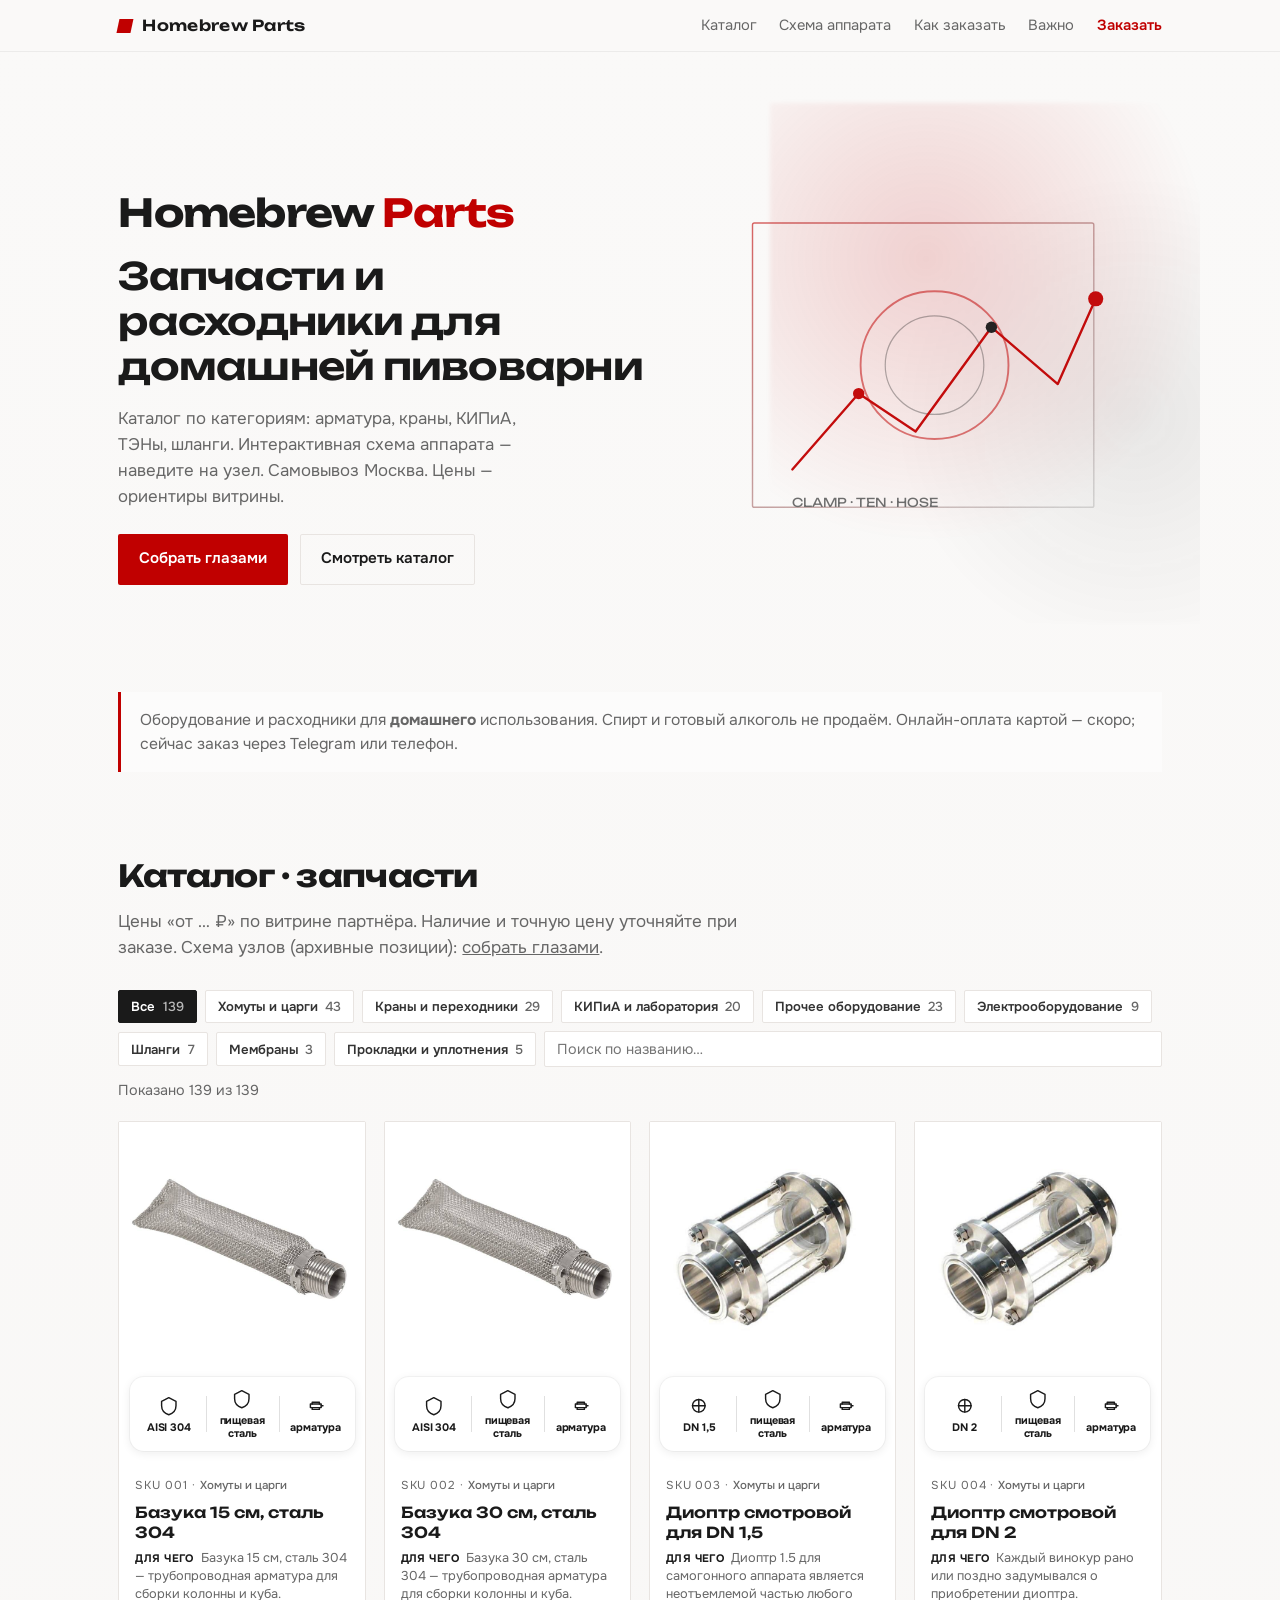
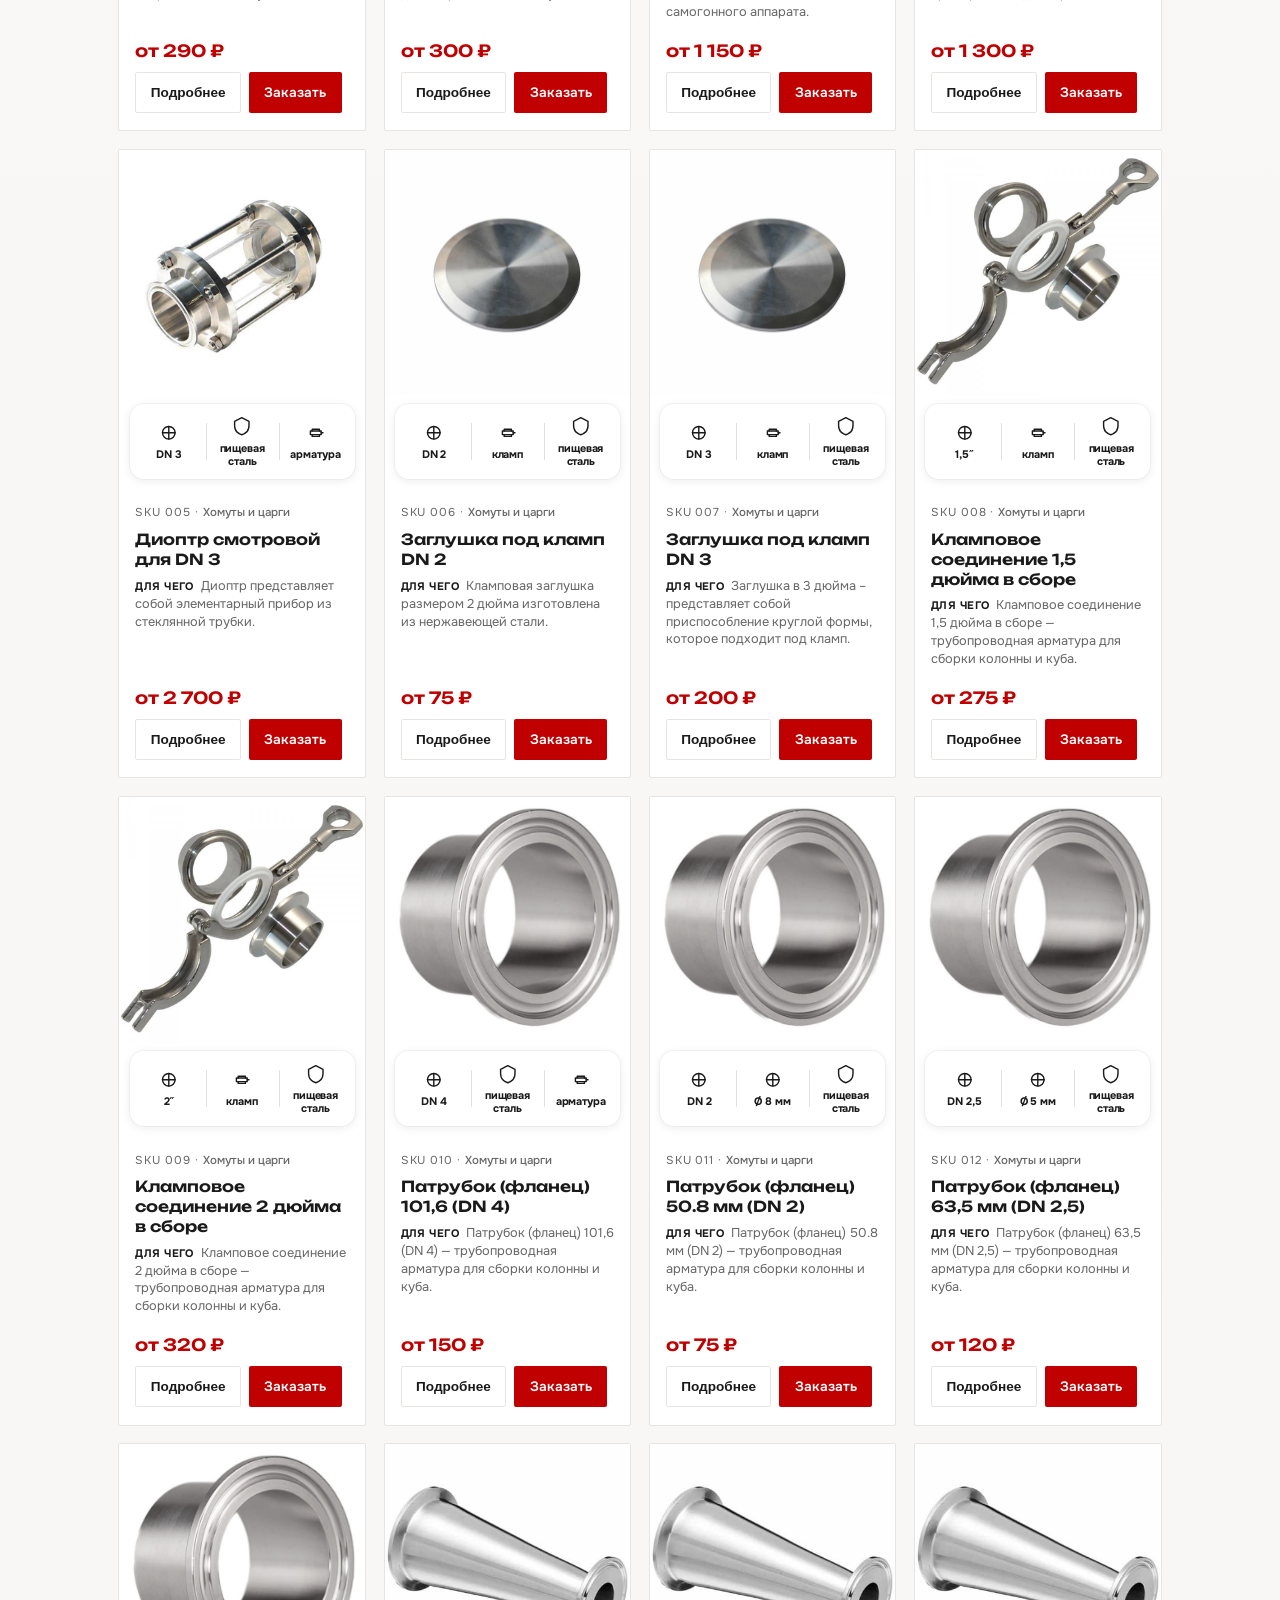
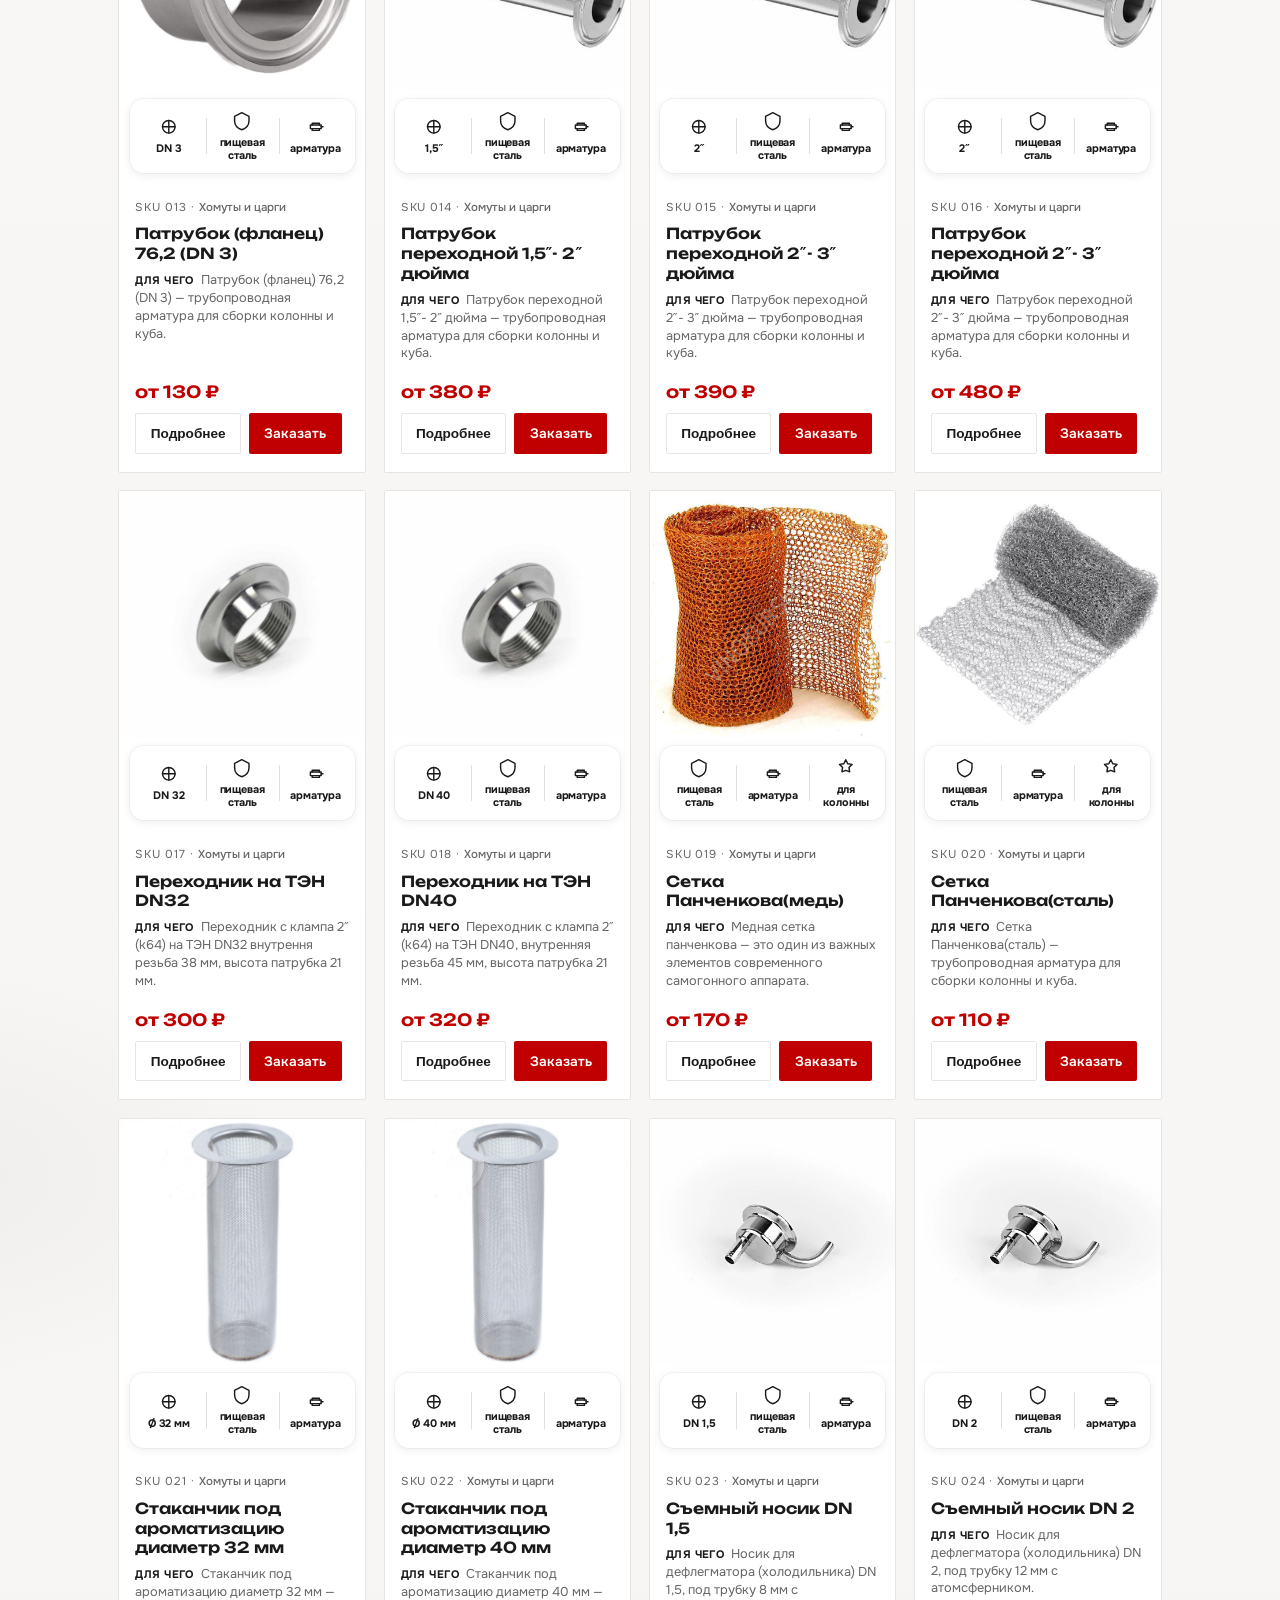
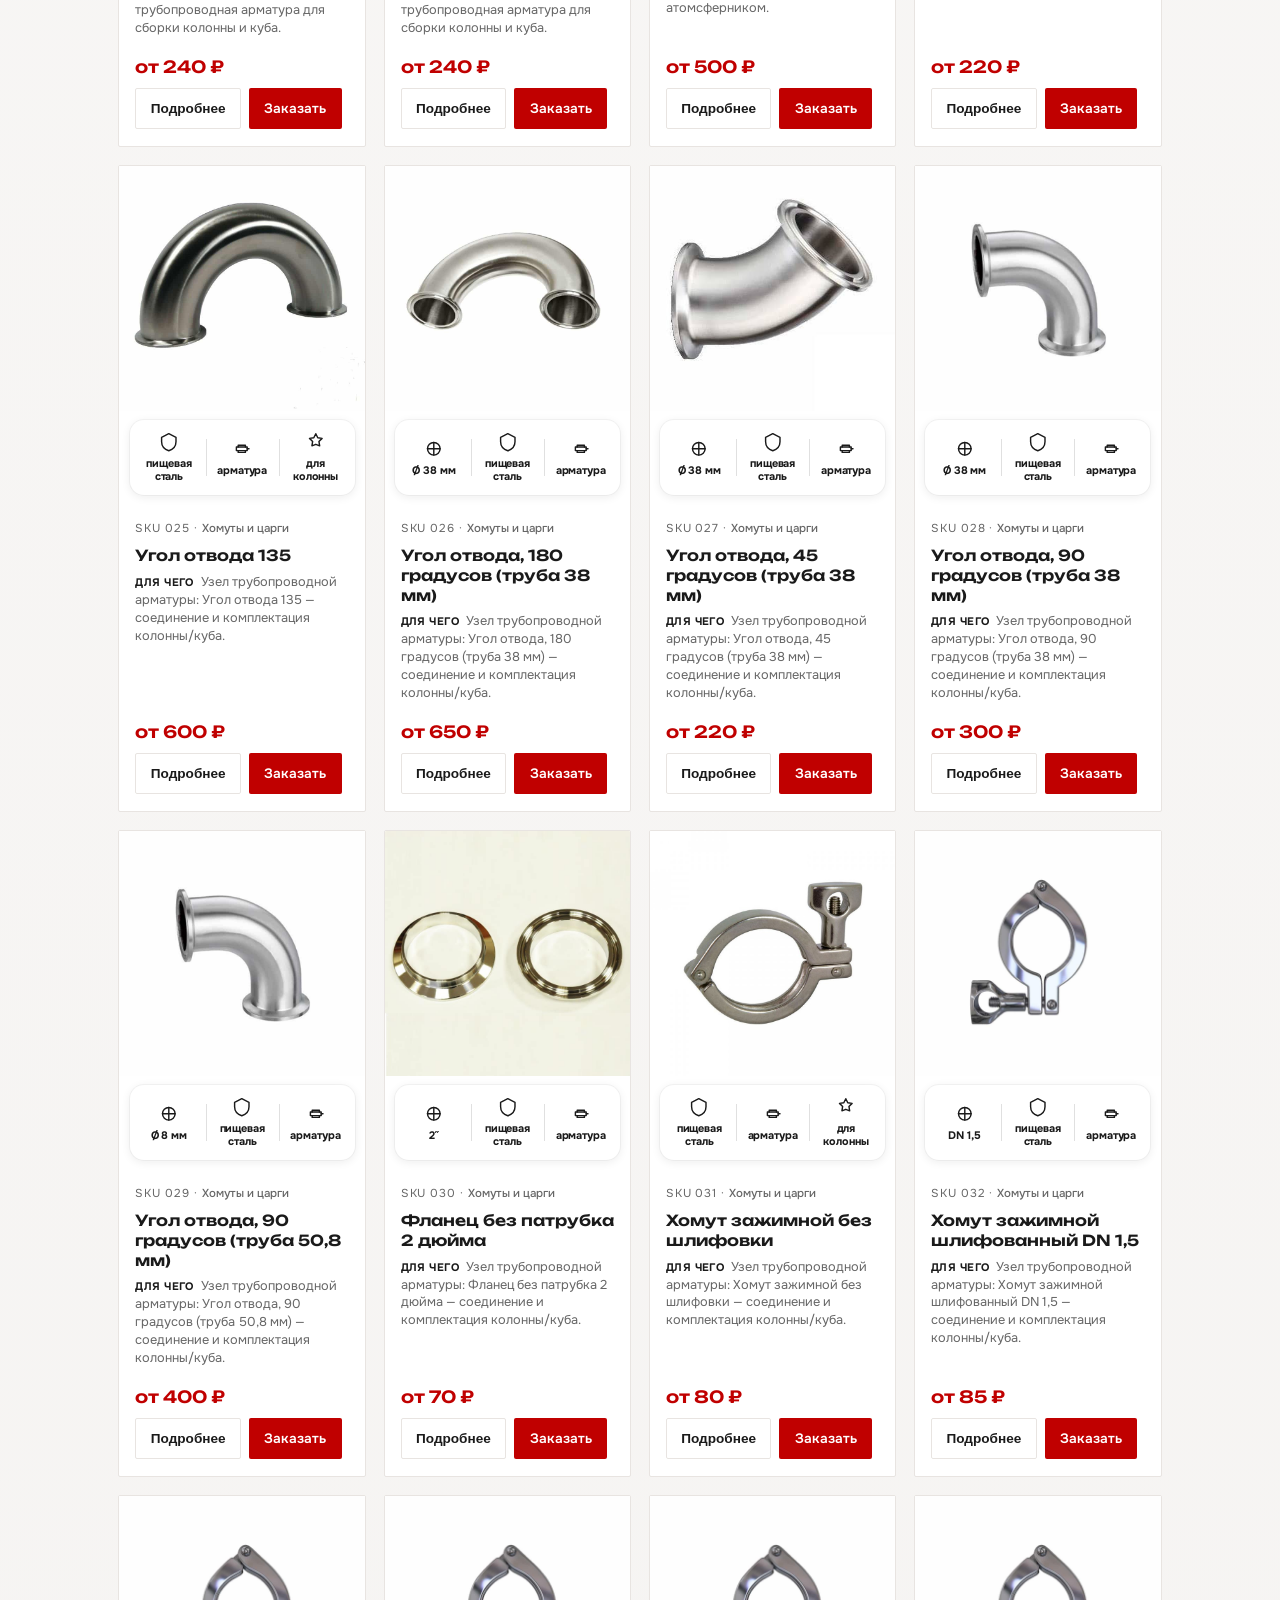
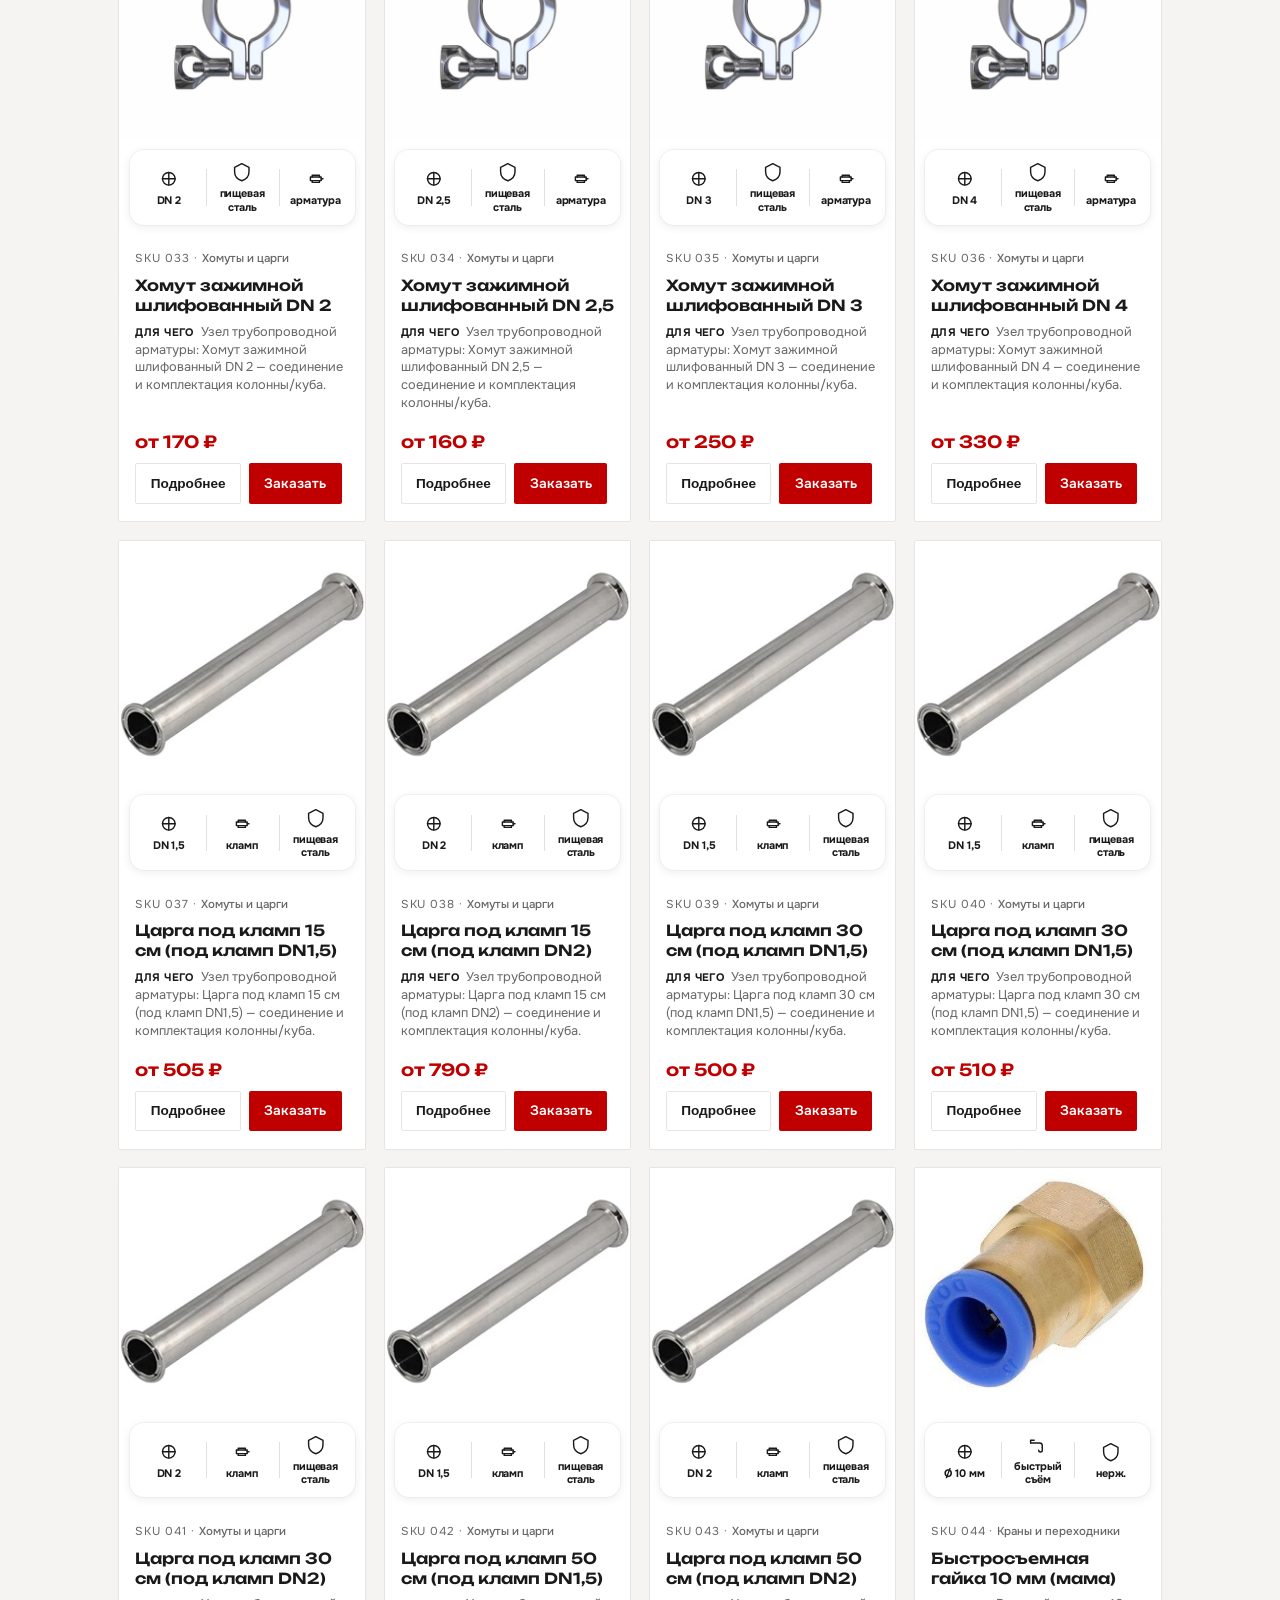
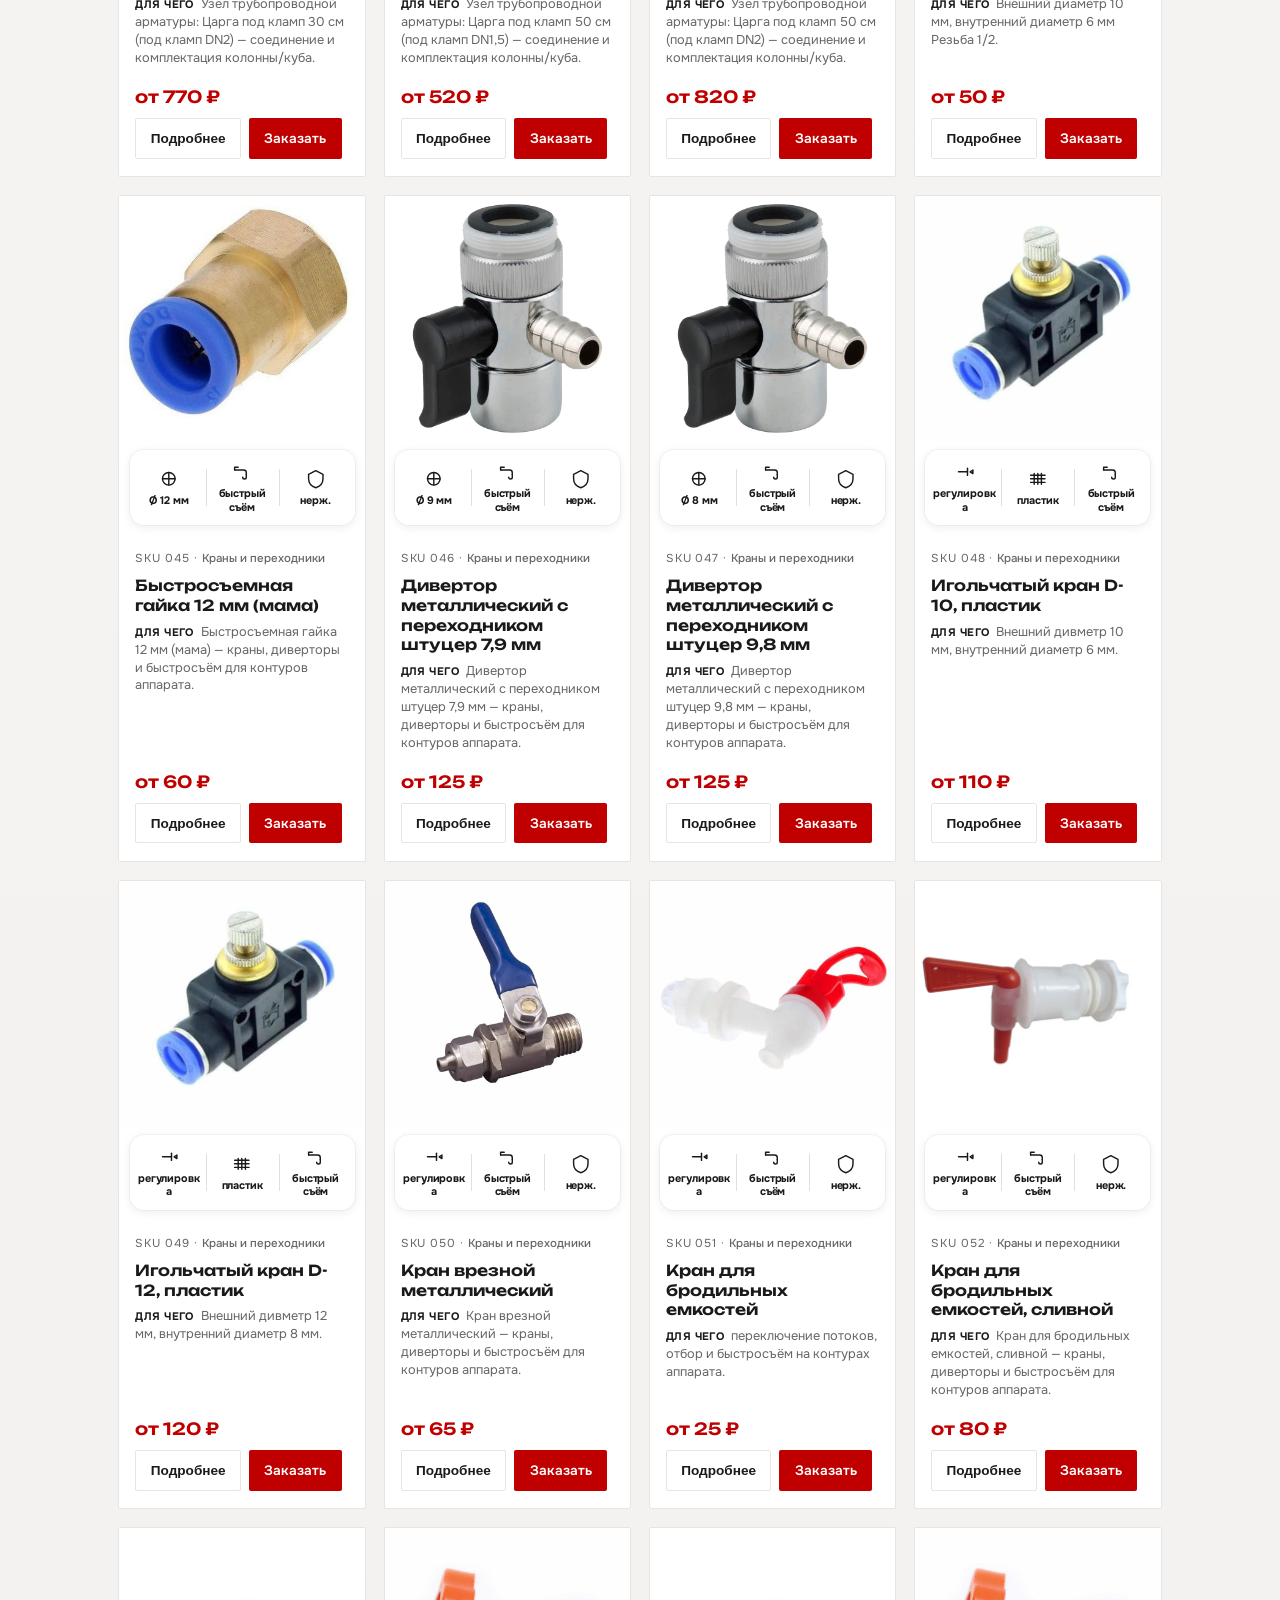
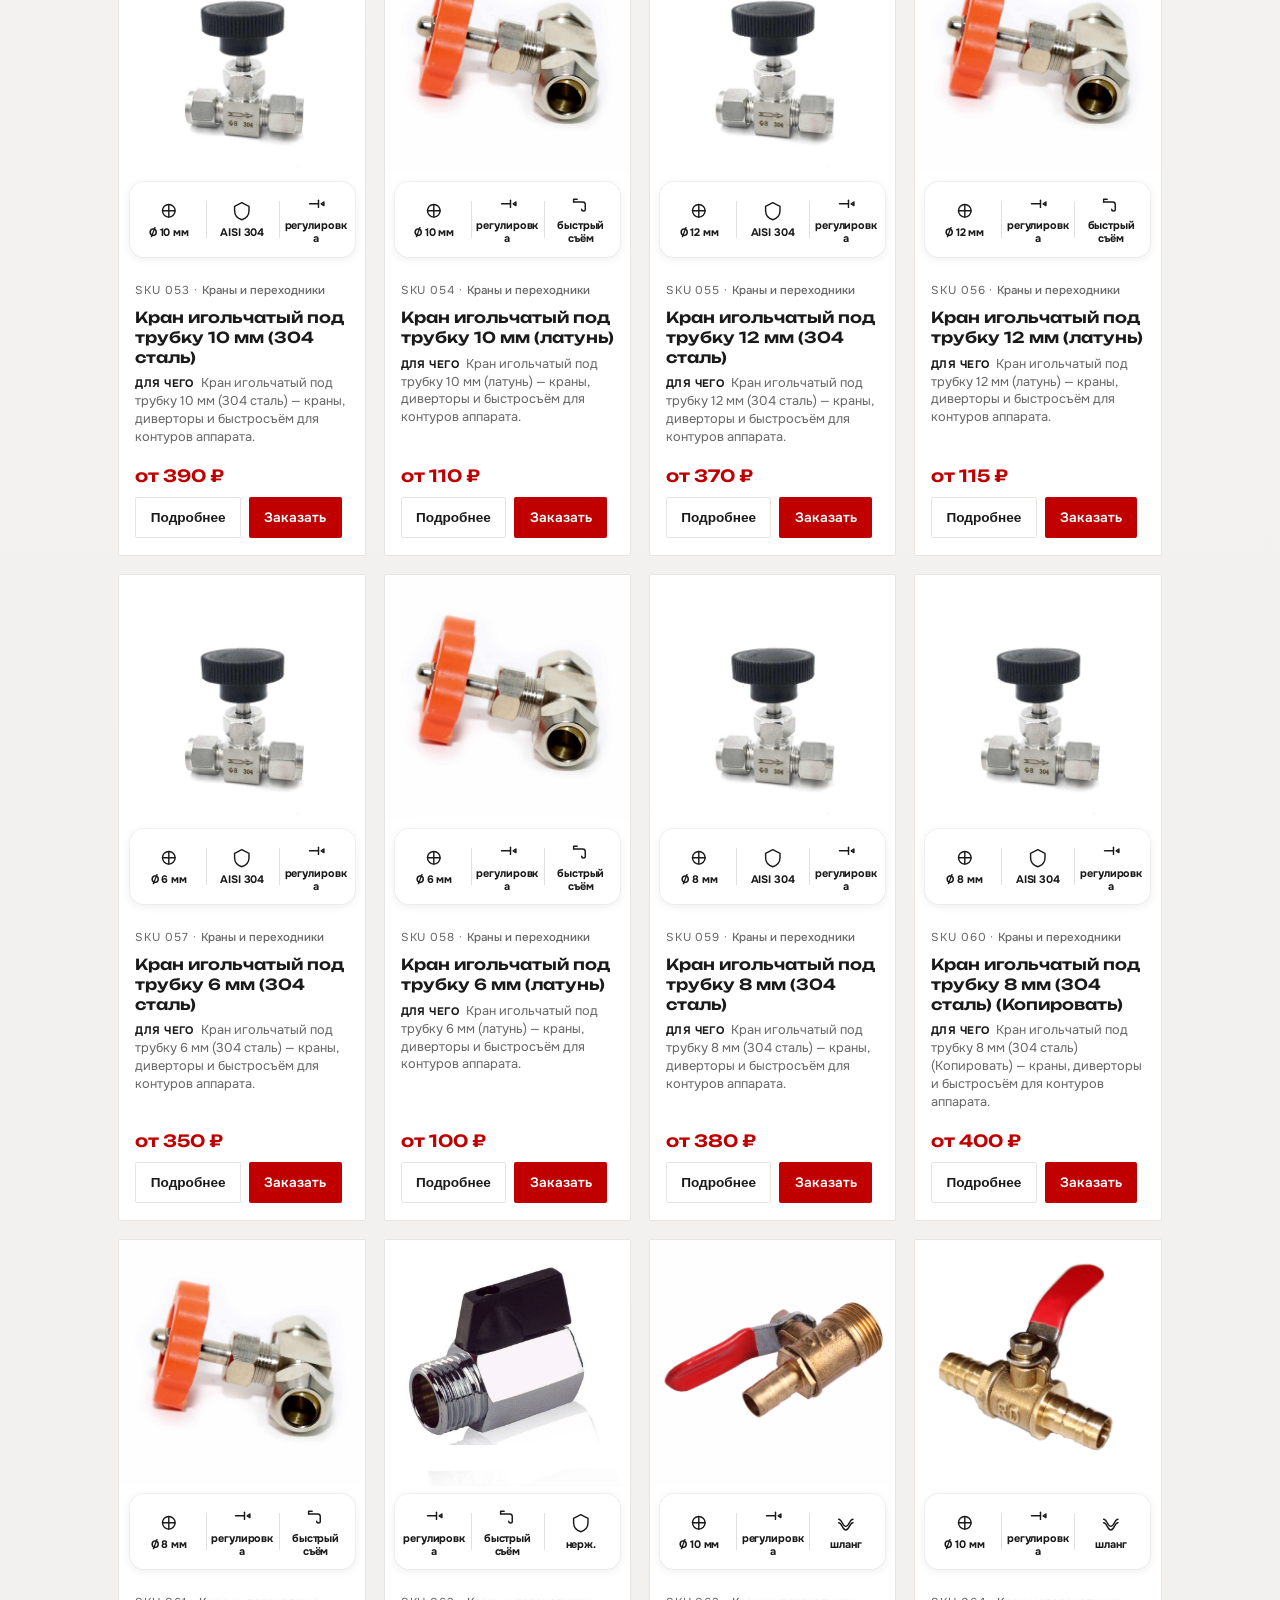
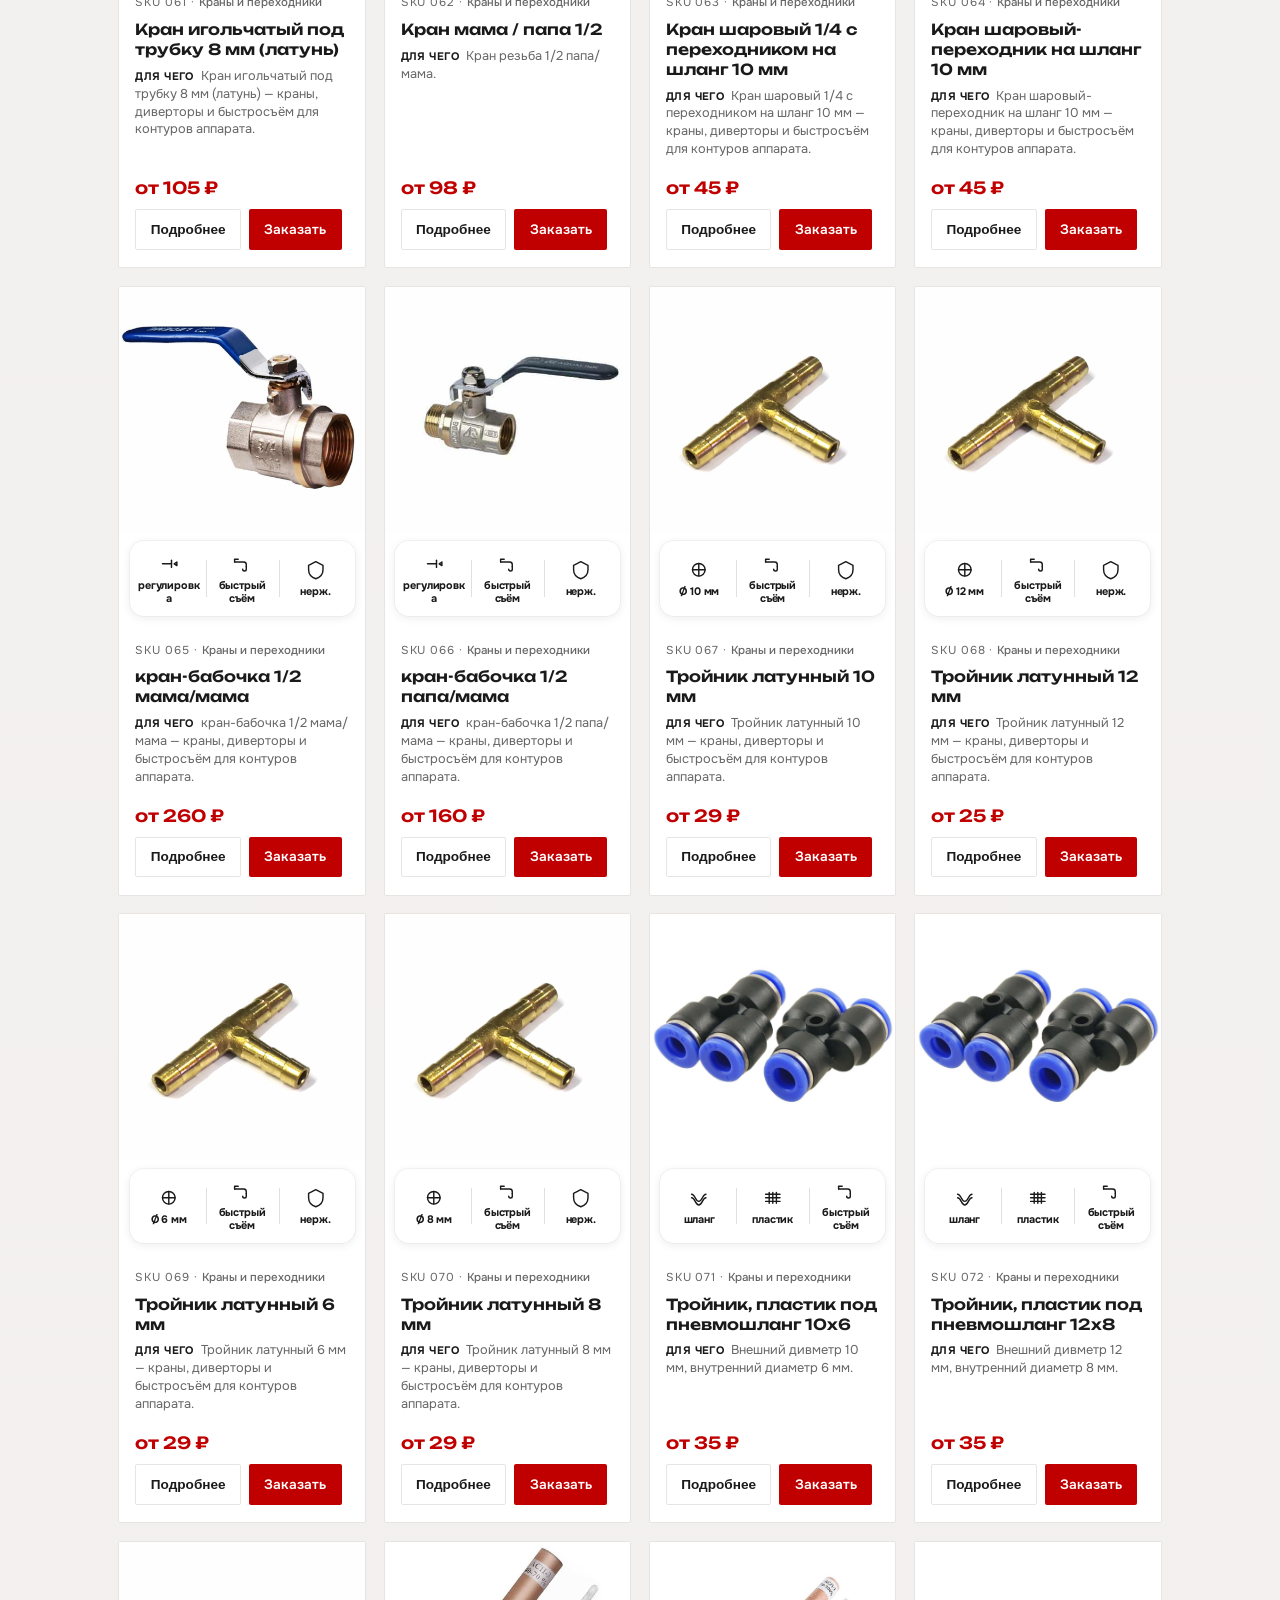
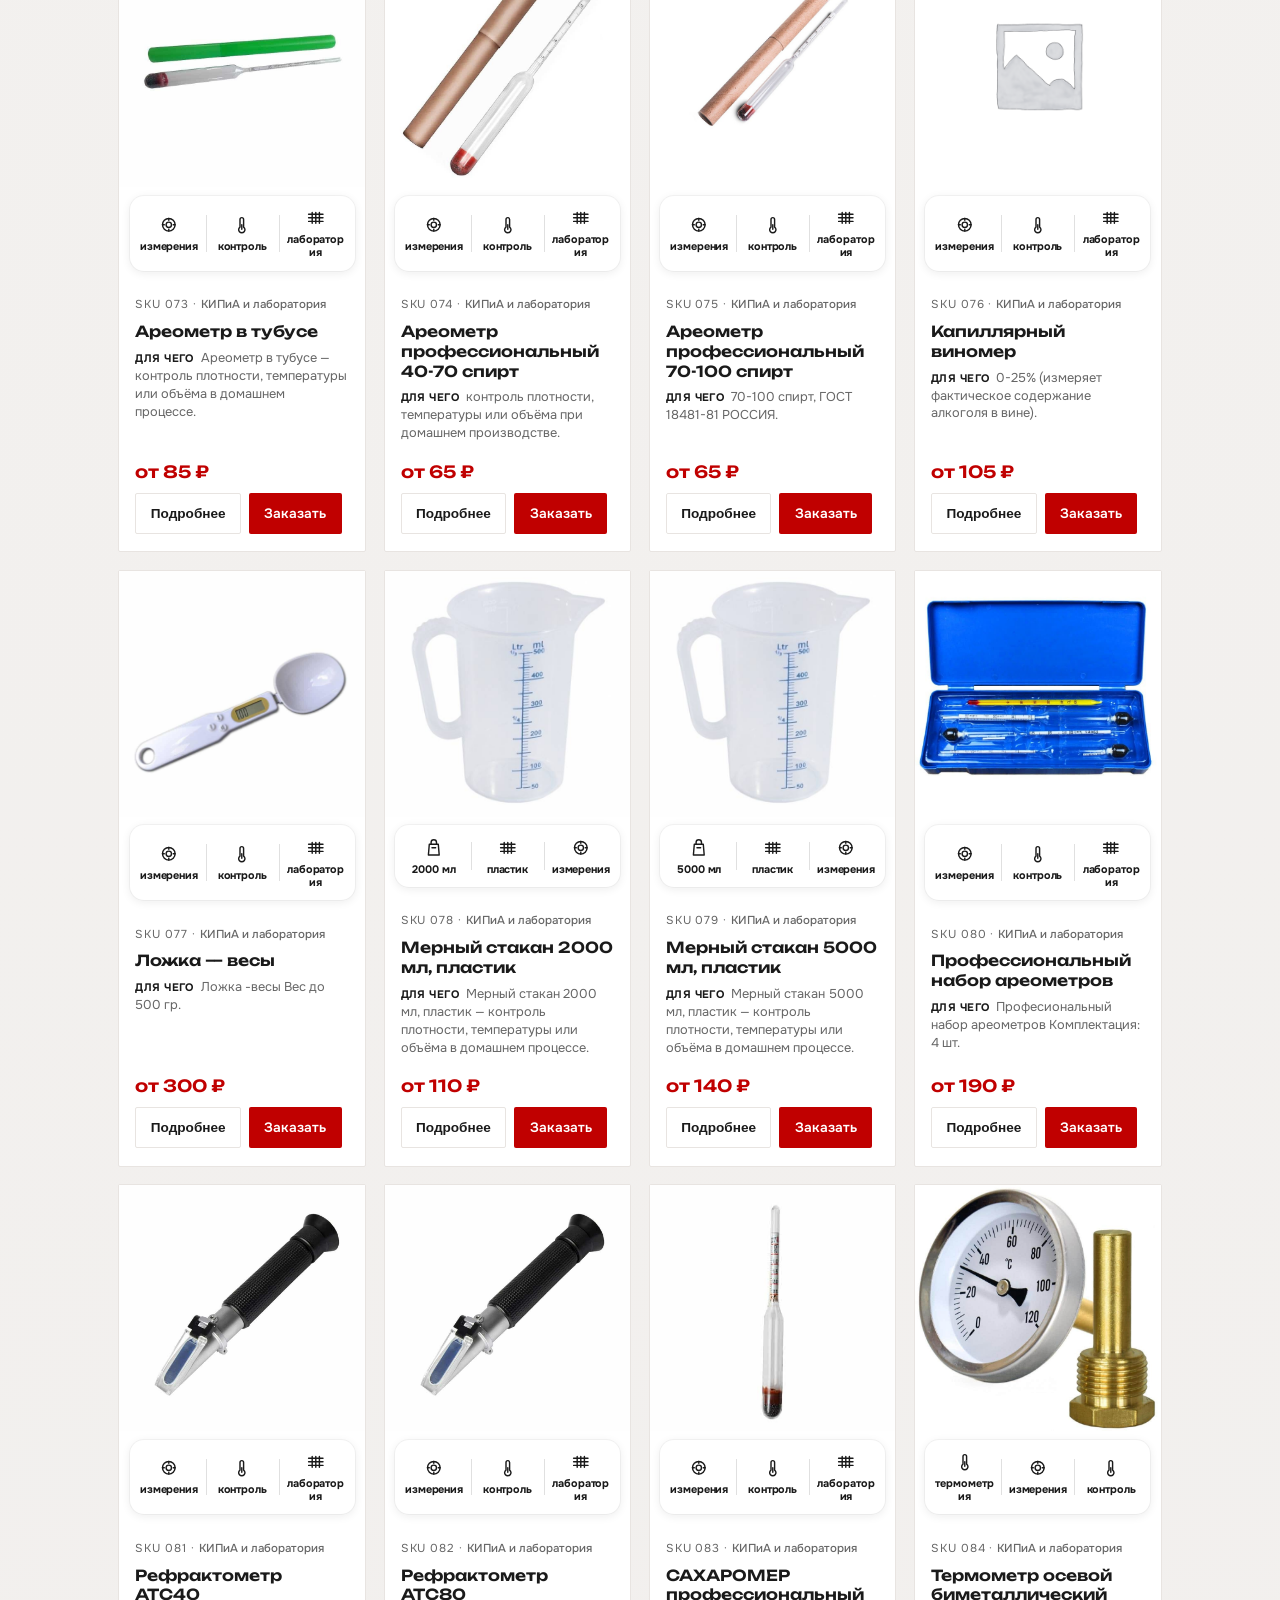
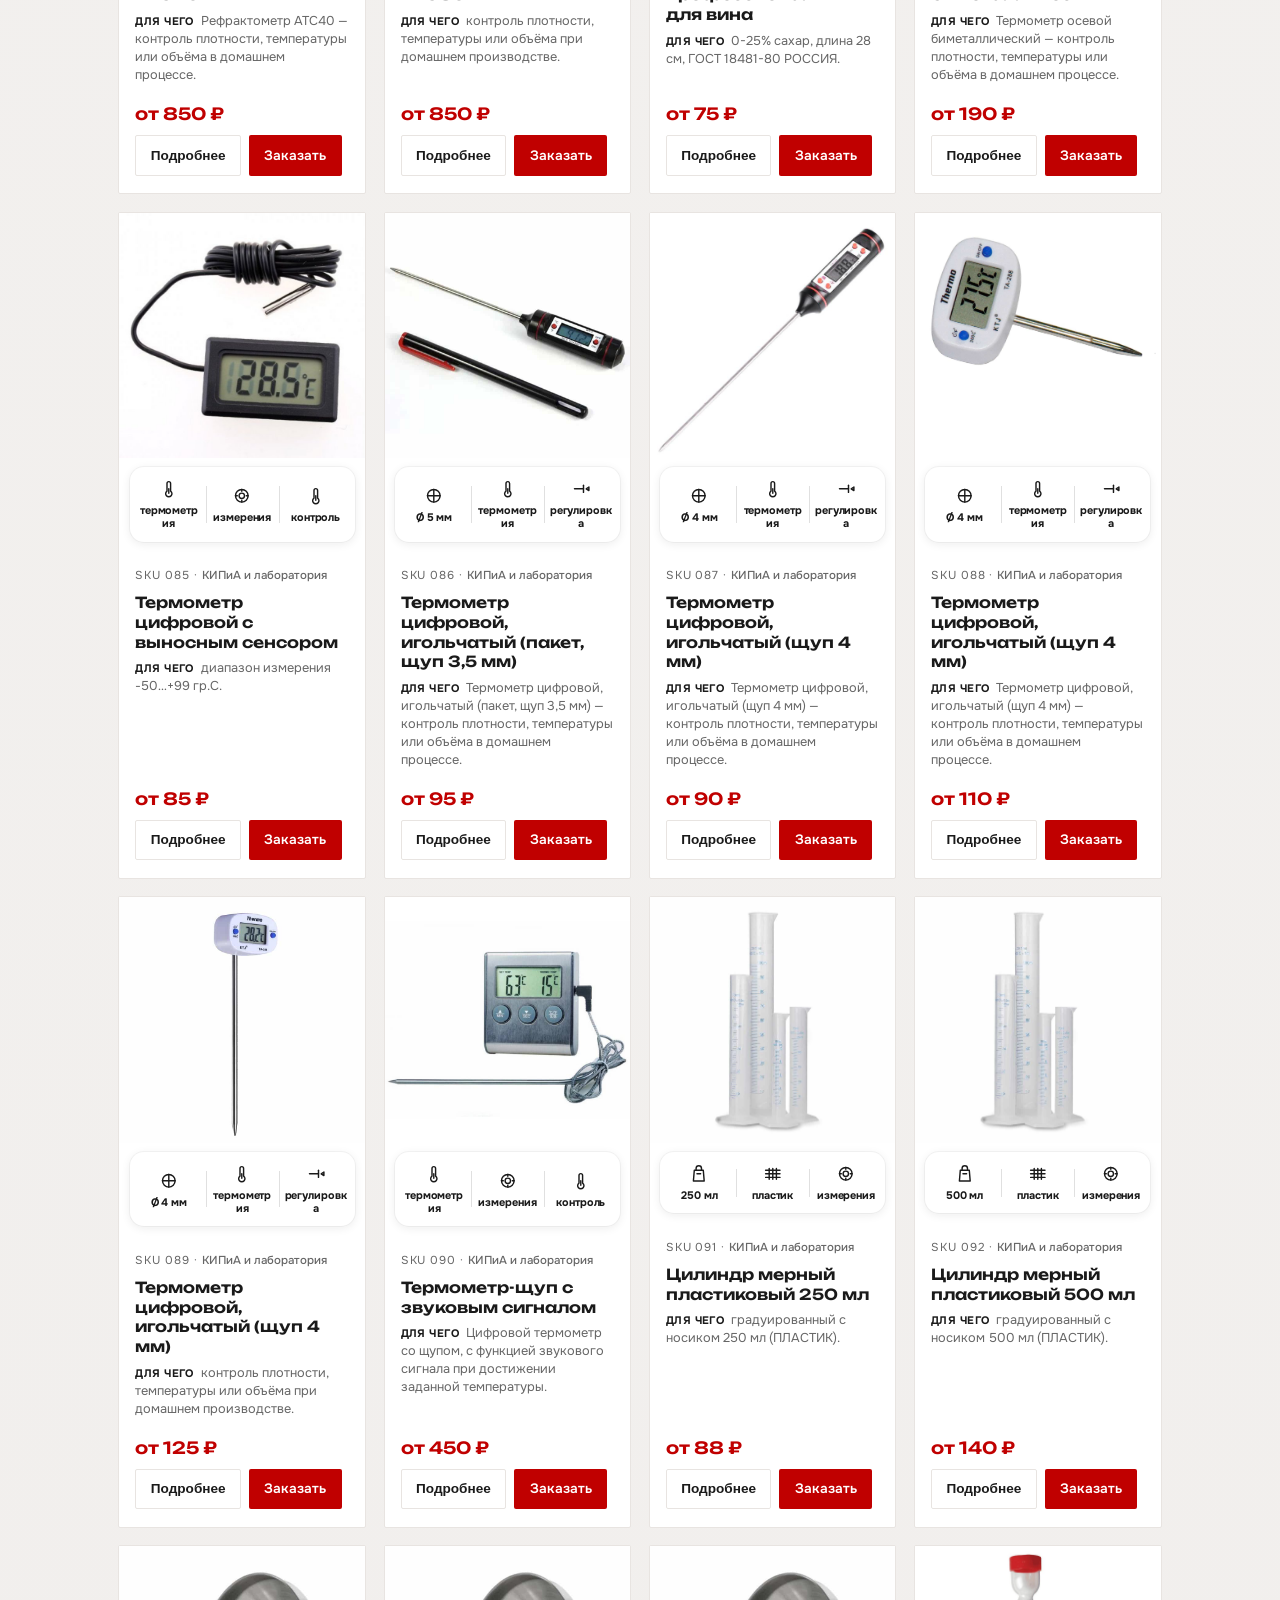
==== commit 74da4b03: "Replace live catalog with alkotrademsk products and category filters. Archive old SKU 01-32 for sche" ====
--- a/index.html
+++ b/index.html
@@ -70,7 +70,7 @@
       <div class="hero__content">
         <p class="brand-hero">Homebrew <span>Parts</span></p>
         <h1>Запчасти и расходники для домашней пивоварни</h1>
-        <p class="hero__lead">Ходовые SKU: клампы, ТЭНы, царги, расходники. Интерактивная схема аппарата — наведите на узел. Самовывоз Москва. Цены — ориентиры розницы.</p>
+        <p class="hero__lead">Каталог по категориям: арматура, краны, КИПиА, ТЭНы, шланги. Интерактивная схема аппарата — наведите на узел. Самовывоз Москва. Цены — ориентиры витрины.</p>
         <div class="hero__actions">
           <a class="btn btn--primary" href="schema.html">Собрать глазами</a>
           <a class="btn btn--ghost" href="#catalog">Смотреть каталог</a>
@@ -101,1162 +101,16 @@
     <section class="section" id="catalog">
       <div class="section__head">
         <h2>Каталог · запчасти</h2>
-        <p>Цены указаны как «от … ₽» по ориентирам розницы РФ (магазины / маркетплейсы). Это не прайс конкретного склада — уточняйте наличие и актуальную цену при заказе. Схема узлов: <a href="schema.html">собрать глазами</a>.</p>
+        <p>Цены «от … ₽» по витрине партнёра. Наличие и точную цену уточняйте при заказе. Схема узлов (архивные позиции): <a href="schema.html">собрать глазами</a>.</p>
       </div>
 
-                              <div class="catalog">
-        <article class="card reveal" id="sku-01" data-sku="01">
-          <button type="button" class="card__hit" data-open-sku="01" aria-label="Открыть карточку: Кламп 1,5″ в сборе">
-            <div class="card__media">
-              <div class="card__photo">
-                <img src="assets/img/sku-01-clamp-15.png" alt="Кламп 1,5 дюйма в сборе" width="600" height="600" loading="lazy" />
-              </div>
-              <ul class="facts-bar" aria-label="Факты о товаре">
-            <li class="facts-bar__item">
-              <span class="facts-bar__icon" aria-hidden="true"><svg viewBox="0 0 24 24"><use href="#i-steel"></use></svg></span>
-              <span class="facts-bar__text">AISI 304</span>
-            </li>
-            <li class="facts-bar__item">
-              <span class="facts-bar__icon" aria-hidden="true"><svg viewBox="0 0 24 24"><use href="#i-size"></use></svg></span>
-              <span class="facts-bar__text">Ø 50,5 мм</span>
-            </li>
-            <li class="facts-bar__item">
-              <span class="facts-bar__icon" aria-hidden="true"><svg viewBox="0 0 24 24"><use href="#i-gasket"></use></svg></span>
-              <span class="facts-bar__text">с прокладкой</span>
-            </li>
-              </ul>
-            </div>
-          </button>
-          <div class="card__body">
-            <span class="card__sku">SKU 01</span>
-            <h3 class="card__title">
-              <button type="button" class="card__title-btn" data-open-sku="01">Кламп 1,5″ в сборе</button>
-            </h3>
-            <p class="card__use"><span class="card__use-label">Для чего</span> Быстросъёмное соединение узлов колонны и куба на 1,5″.</p>
-            <div class="card__price">от 220 ₽</div>
-            <div class="card__actions">
-              <button type="button" class="btn btn--ghost btn--sm" data-open-sku="01">Подробнее</button>
-              <a class="btn btn--primary btn--sm" href="https://t.me/puholet?text=%D0%97%D0%B0%D0%BA%D0%B0%D0%B7%3A%20%D0%9A%D0%BB%D0%B0%D0%BC%D0%BF%201%2C5%E2%80%B3">Заказать</a>
-            </div>
-          </div>
-        </article>
+      <div class="catalog-toolbar" id="catalog-toolbar" role="navigation" aria-label="Категории каталога">
+        <div class="catalog-filters" id="catalog-filters"></div>
+        <p class="catalog-meta" id="catalog-meta" aria-live="polite"></p>
+      </div>
 
-        <article class="card reveal" id="sku-02" data-sku="02">
-          <button type="button" class="card__hit" data-open-sku="02" aria-label="Открыть карточку: Кламп 2″ в сборе">
-            <div class="card__media">
-              <div class="card__photo">
-                <img src="assets/img/sku-02-clamp-20.png" alt="Кламп 2 дюйма в сборе" width="600" height="600" loading="lazy" />
-              </div>
-              <ul class="facts-bar" aria-label="Факты о товаре">
-            <li class="facts-bar__item">
-              <span class="facts-bar__icon" aria-hidden="true"><svg viewBox="0 0 24 24"><use href="#i-size"></use></svg></span>
-              <span class="facts-bar__text">2″ DN51</span>
-            </li>
-            <li class="facts-bar__item">
-              <span class="facts-bar__icon" aria-hidden="true"><svg viewBox="0 0 24 24"><use href="#i-clamp"></use></svg></span>
-              <span class="facts-bar__text">быстрый съём</span>
-            </li>
-            <li class="facts-bar__item">
-              <span class="facts-bar__icon" aria-hidden="true"><svg viewBox="0 0 24 24"><use href="#i-steel"></use></svg></span>
-              <span class="facts-bar__text">пищевая сталь</span>
-            </li>
-              </ul>
-            </div>
-          </button>
-          <div class="card__body">
-            <span class="card__sku">SKU 02</span>
-            <h3 class="card__title">
-              <button type="button" class="card__title-btn" data-open-sku="02">Кламп 2″ в сборе</button>
-            </h3>
-            <p class="card__use"><span class="card__use-label">Для чего</span> Соединение крупных узлов: ТЭН, царга, отбор на 2″.</p>
-            <div class="card__price">от 220 ₽</div>
-            <div class="card__actions">
-              <button type="button" class="btn btn--ghost btn--sm" data-open-sku="02">Подробнее</button>
-              <a class="btn btn--primary btn--sm" href="https://t.me/puholet?text=%D0%97%D0%B0%D0%BA%D0%B0%D0%B7%3A%20%D0%9A%D0%BB%D0%B0%D0%BC%D0%BF%202%E2%80%B3">Заказать</a>
-            </div>
-          </div>
-        </article>
-
-        <article class="card reveal" id="sku-03" data-sku="03">
-          <button type="button" class="card__hit" data-open-sku="03" aria-label="Открыть карточку: ТЭН под кламп 2″ (2–3,5 кВт)">
-            <div class="card__media">
-              <div class="card__photo">
-                <img src="assets/img/sku-03-ten-clamp.png" alt="ТЭН под кламп 2 дюйма" width="600" height="600" loading="lazy" />
-              </div>
-              <ul class="facts-bar" aria-label="Факты о товаре">
-            <li class="facts-bar__item">
-              <span class="facts-bar__icon" aria-hidden="true"><svg viewBox="0 0 24 24"><use href="#i-power"></use></svg></span>
-              <span class="facts-bar__text">3 кВт 220 В</span>
-            </li>
-            <li class="facts-bar__item">
-              <span class="facts-bar__icon" aria-hidden="true"><svg viewBox="0 0 24 24"><use href="#i-clamp"></use></svg></span>
-              <span class="facts-bar__text">кламп 2″</span>
-            </li>
-            <li class="facts-bar__item">
-              <span class="facts-bar__icon" aria-hidden="true"><svg viewBox="0 0 24 24"><use href="#i-steel"></use></svg></span>
-              <span class="facts-bar__text">AISI 304</span>
-            </li>
-              </ul>
-            </div>
-          </button>
-          <div class="card__body">
-            <span class="card__sku">SKU 03</span>
-            <h3 class="card__title">
-              <button type="button" class="card__title-btn" data-open-sku="03">ТЭН под кламп 2″ (2–3,5 кВт)</button>
-            </h3>
-            <p class="card__use"><span class="card__use-label">Для чего</span> Электроподогрев куба или заторника через кламп-фланец.</p>
-            <div class="card__price">от 1 300 ₽</div>
-            <div class="card__actions">
-              <button type="button" class="btn btn--ghost btn--sm" data-open-sku="03">Подробнее</button>
-              <a class="btn btn--primary btn--sm" href="https://t.me/puholet?text=%D0%97%D0%B0%D0%BA%D0%B0%D0%B7%3A%20%D0%A2%D0%AD%D0%9D%20%D0%BA%D0%BB%D0%B0%D0%BC%D0%BF%202%E2%80%B3">Заказать</a>
-            </div>
-          </div>
-        </article>
-
-        <article class="card reveal" id="sku-04" data-sku="04">
-          <button type="button" class="card__hit" data-open-sku="04" aria-label="Открыть карточку: Прокладка силикон на кламп 1,5″">
-            <div class="card__media">
-              <div class="card__photo">
-                <img src="assets/img/sku-04-gaskets.png" alt="Силиконовая прокладка на кламп" width="600" height="600" loading="lazy" />
-              </div>
-              <ul class="facts-bar" aria-label="Факты о товаре">
-            <li class="facts-bar__item">
-              <span class="facts-bar__icon" aria-hidden="true"><svg viewBox="0 0 24 24"><use href="#i-gasket"></use></svg></span>
-              <span class="facts-bar__text">пищевой силикон</span>
-            </li>
-            <li class="facts-bar__item">
-              <span class="facts-bar__icon" aria-hidden="true"><svg viewBox="0 0 24 24"><use href="#i-size"></use></svg></span>
-              <span class="facts-bar__text">1,5″</span>
-            </li>
-            <li class="facts-bar__item">
-              <span class="facts-bar__icon" aria-hidden="true"><svg viewBox="0 0 24 24"><use href="#i-seal"></use></svg></span>
-              <span class="facts-bar__text">герметичность</span>
-            </li>
-              </ul>
-            </div>
-          </button>
-          <div class="card__body">
-            <span class="card__sku">SKU 04</span>
-            <h3 class="card__title">
-              <button type="button" class="card__title-btn" data-open-sku="04">Прокладка силикон на кламп 1,5″</button>
-            </h3>
-            <p class="card__use"><span class="card__use-label">Для чего</span> Герметичность каждого кламп-стыка 1,5″ — сменный расходник.</p>
-            <div class="card__price">от 25 ₽</div>
-            <div class="card__actions">
-              <button type="button" class="btn btn--ghost btn--sm" data-open-sku="04">Подробнее</button>
-              <a class="btn btn--primary btn--sm" href="https://t.me/puholet?text=%D0%97%D0%B0%D0%BA%D0%B0%D0%B7%3A%20%D0%9F%D1%80%D0%BE%D0%BA%D0%BB%D0%B0%D0%B4%D0%BA%D0%B0%20%D0%BA%D0%BB%D0%B0%D0%BC%D0%BF%201%2C5%E2%80%B3">Заказать</a>
-            </div>
-          </div>
-        </article>
-
-        <article class="card reveal" id="sku-05" data-sku="05">
-          <button type="button" class="card__hit" data-open-sku="05" aria-label="Открыть карточку: Гидрозатвор трёхсоставной + пробка">
-            <div class="card__media">
-              <div class="card__photo">
-                <img src="assets/img/sku-05-airlock.png" alt="Гидрозатвор трёхсоставной" width="600" height="600" loading="lazy" />
-              </div>
-              <ul class="facts-bar" aria-label="Факты о товаре">
-            <li class="facts-bar__item">
-              <span class="facts-bar__icon" aria-hidden="true"><svg viewBox="0 0 24 24"><use href="#i-packing"></use></svg></span>
-              <span class="facts-bar__text">трёхсоставной</span>
-            </li>
-            <li class="facts-bar__item">
-              <span class="facts-bar__icon" aria-hidden="true"><svg viewBox="0 0 24 24"><use href="#i-quiet"></use></svg></span>
-              <span class="facts-bar__text">тихий</span>
-            </li>
-            <li class="facts-bar__item">
-              <span class="facts-bar__icon" aria-hidden="true"><svg viewBox="0 0 24 24"><use href="#i-lid"></use></svg></span>
-              <span class="facts-bar__text">с пробкой</span>
-            </li>
-              </ul>
-            </div>
-          </button>
-          <div class="card__body">
-            <span class="card__sku">SKU 05</span>
-            <h3 class="card__title">
-              <button type="button" class="card__title-btn" data-open-sku="05">Гидрозатвор трёхсоставной + пробка</button>
-            </h3>
-            <p class="card__use"><span class="card__use-label">Для чего</span> Сброс CO₂ при брожении без доступа воздуха в ферментер.</p>
-            <div class="card__price">от 80 ₽</div>
-            <div class="card__actions">
-              <button type="button" class="btn btn--ghost btn--sm" data-open-sku="05">Подробнее</button>
-              <a class="btn btn--primary btn--sm" href="https://t.me/puholet?text=%D0%97%D0%B0%D0%BA%D0%B0%D0%B7%3A%20%D0%93%D0%B8%D0%B4%D1%80%D0%BE%D0%B7%D0%B0%D1%82%D0%B2%D0%BE%D1%80">Заказать</a>
-            </div>
-          </div>
-        </article>
-
-        <article class="card reveal" id="sku-06" data-sku="06">
-          <button type="button" class="card__hit" data-open-sku="06" aria-label="Открыть карточку: Шланг силикон пищевой 8–12 мм">
-            <div class="card__media">
-              <div class="card__photo">
-                <img src="assets/img/sku-06-hose.png" alt="Шланг силиконовый пищевой" width="600" height="600" loading="lazy" />
-              </div>
-              <ul class="facts-bar" aria-label="Факты о товаре">
-            <li class="facts-bar__item">
-              <span class="facts-bar__icon" aria-hidden="true"><svg viewBox="0 0 24 24"><use href="#i-hose"></use></svg></span>
-              <span class="facts-bar__text">пищевой</span>
-            </li>
-            <li class="facts-bar__item">
-              <span class="facts-bar__icon" aria-hidden="true"><svg viewBox="0 0 24 24"><use href="#i-size"></use></svg></span>
-              <span class="facts-bar__text">Ø 8–12 мм</span>
-            </li>
-            <li class="facts-bar__item">
-              <span class="facts-bar__icon" aria-hidden="true"><svg viewBox="0 0 24 24"><use href="#i-temp"></use></svg></span>
-              <span class="facts-bar__text">до +200°C</span>
-            </li>
-              </ul>
-            </div>
-          </button>
-          <div class="card__body">
-            <span class="card__sku">SKU 06</span>
-            <h3 class="card__title">
-              <button type="button" class="card__title-btn" data-open-sku="06">Шланг силикон пищевой 8–12 мм</button>
-            </h3>
-            <p class="card__use"><span class="card__use-label">Для чего</span> Вода на холодильник и переливы сусла / продукта.</p>
-            <div class="card__price">от 99 ₽/м</div>
-            <div class="card__actions">
-              <button type="button" class="btn btn--ghost btn--sm" data-open-sku="06">Подробнее</button>
-              <a class="btn btn--primary btn--sm" href="https://t.me/puholet?text=%D0%97%D0%B0%D0%BA%D0%B0%D0%B7%3A%20%D0%A8%D0%BB%D0%B0%D0%BD%D0%B3%20%D1%81%D0%B8%D0%BB%D0%B8%D0%BA%D0%BE%D0%BD">Заказать</a>
-            </div>
-          </div>
-        </article>
-
-        <article class="card reveal" id="sku-07" data-sku="07">
-          <button type="button" class="card__hit" data-open-sku="07" aria-label="Открыть карточку: Ферментер 30 л с крышкой">
-            <div class="card__media">
-              <div class="card__photo">
-                <img src="assets/img/sku-07-fermenter.png" alt="Ферментер 30 литров" width="600" height="600" loading="lazy" />
-              </div>
-              <ul class="facts-bar" aria-label="Факты о товаре">
-            <li class="facts-bar__item">
-              <span class="facts-bar__icon" aria-hidden="true"><svg viewBox="0 0 24 24"><use href="#i-volume"></use></svg></span>
-              <span class="facts-bar__text">30 л</span>
-            </li>
-            <li class="facts-bar__item">
-              <span class="facts-bar__icon" aria-hidden="true"><svg viewBox="0 0 24 24"><use href="#i-lid"></use></svg></span>
-              <span class="facts-bar__text">с крышкой</span>
-            </li>
-            <li class="facts-bar__item">
-              <span class="facts-bar__icon" aria-hidden="true"><svg viewBox="0 0 24 24"><use href="#i-tap"></use></svg></span>
-              <span class="facts-bar__text">под кран</span>
-            </li>
-              </ul>
-            </div>
-          </button>
-          <div class="card__body">
-            <span class="card__sku">SKU 07</span>
-            <h3 class="card__title">
-              <button type="button" class="card__title-btn" data-open-sku="07">Ферментер 30 л с крышкой</button>
-            </h3>
-            <p class="card__use"><span class="card__use-label">Для чего</span> Ёмкость брожения сусла для домашнего пива.</p>
-            <div class="card__price">от 1 400 ₽</div>
-            <div class="card__actions">
-              <button type="button" class="btn btn--ghost btn--sm" data-open-sku="07">Подробнее</button>
-              <a class="btn btn--primary btn--sm" href="https://t.me/puholet?text=%D0%97%D0%B0%D0%BA%D0%B0%D0%B7%3A%20%D0%A4%D0%B5%D1%80%D0%BC%D0%B5%D0%BD%D1%82%D0%B5%D1%80%2030%20%D0%BB">Заказать</a>
-            </div>
-          </div>
-        </article>
-
-        <article class="card reveal" id="sku-08" data-sku="08">
-          <button type="button" class="card__hit" data-open-sku="08" aria-label="Открыть карточку: Холодильник Димрота / змеевик">
-            <div class="card__media">
-              <div class="card__photo">
-                <img src="assets/img/sku-08-dimroth.png" alt="Холодильник Димрота" width="600" height="600" loading="lazy" />
-              </div>
-              <ul class="facts-bar" aria-label="Факты о товаре">
-            <li class="facts-bar__item">
-              <span class="facts-bar__icon" aria-hidden="true"><svg viewBox="0 0 24 24"><use href="#i-glass"></use></svg></span>
-              <span class="facts-bar__text">Димрот</span>
-            </li>
-            <li class="facts-bar__item">
-              <span class="facts-bar__icon" aria-hidden="true"><svg viewBox="0 0 24 24"><use href="#i-clamp"></use></svg></span>
-              <span class="facts-bar__text">кламп 1,5″</span>
-            </li>
-            <li class="facts-bar__item">
-              <span class="facts-bar__icon" aria-hidden="true"><svg viewBox="0 0 24 24"><use href="#i-hose"></use></svg></span>
-              <span class="facts-bar__text">проходной</span>
-            </li>
-              </ul>
-            </div>
-          </button>
-          <div class="card__body">
-            <span class="card__sku">SKU 08</span>
-            <h3 class="card__title">
-              <button type="button" class="card__title-btn" data-open-sku="08">Холодильник Димрота / змеевик</button>
-            </h3>
-            <p class="card__use"><span class="card__use-label">Для чего</span> Конденсация паров и охлаждение на колонне.</p>
-            <div class="card__price">от 2 200 ₽</div>
-            <div class="card__actions">
-              <button type="button" class="btn btn--ghost btn--sm" data-open-sku="08">Подробнее</button>
-              <a class="btn btn--primary btn--sm" href="https://t.me/puholet?text=%D0%97%D0%B0%D0%BA%D0%B0%D0%B7%3A%20%D0%94%D0%B8%D0%BC%D1%80%D0%BE%D1%82">Заказать</a>
-            </div>
-          </div>
-        </article>
-
-        <article class="card reveal" id="sku-09" data-sku="09">
-          <button type="button" class="card__hit" data-open-sku="09" aria-label="Открыть карточку: PID / терморегулятор + SSR">
-            <div class="card__media">
-              <div class="card__photo">
-                <img src="assets/img/sku-09-pid.png" alt="PID терморегулятор с SSR" width="600" height="600" loading="lazy" />
-              </div>
-              <ul class="facts-bar" aria-label="Факты о товаре">
-            <li class="facts-bar__item">
-              <span class="facts-bar__icon" aria-hidden="true"><svg viewBox="0 0 24 24"><use href="#i-temp"></use></svg></span>
-              <span class="facts-bar__text">PID</span>
-            </li>
-            <li class="facts-bar__item">
-              <span class="facts-bar__icon" aria-hidden="true"><svg viewBox="0 0 24 24"><use href="#i-power"></use></svg></span>
-              <span class="facts-bar__text">SSR комплект</span>
-            </li>
-            <li class="facts-bar__item">
-              <span class="facts-bar__icon" aria-hidden="true"><svg viewBox="0 0 24 24"><use href="#i-temp"></use></svg></span>
-              <span class="facts-bar__text">щуп К</span>
-            </li>
-              </ul>
-            </div>
-          </button>
-          <div class="card__body">
-            <span class="card__sku">SKU 09</span>
-            <h3 class="card__title">
-              <button type="button" class="card__title-btn" data-open-sku="09">PID / терморегулятор + SSR</button>
-            </h3>
-            <p class="card__use"><span class="card__use-label">Для чего</span> Удержание температуры ТЭНа и пауз затирания.</p>
-            <div class="card__price">от 1 950 ₽</div>
-            <div class="card__actions">
-              <button type="button" class="btn btn--ghost btn--sm" data-open-sku="09">Подробнее</button>
-              <a class="btn btn--primary btn--sm" href="https://t.me/puholet?text=%D0%97%D0%B0%D0%BA%D0%B0%D0%B7%3A%20PID%20%2B%20SSR">Заказать</a>
-            </div>
-          </div>
-        </article>
-
-        <article class="card reveal" id="sku-10" data-sku="10">
-          <button type="button" class="card__hit" data-open-sku="10" aria-label="Открыть карточку: Хомуты червячные нерж. набор">
-            <div class="card__media">
-              <div class="card__photo">
-                <img src="assets/img/sku-10-hose-clamps.png" alt="Хомуты червячные нержавеющие" width="600" height="600" loading="lazy" />
-              </div>
-              <ul class="facts-bar" aria-label="Факты о товаре">
-            <li class="facts-bar__item">
-              <span class="facts-bar__icon" aria-hidden="true"><svg viewBox="0 0 24 24"><use href="#i-steel"></use></svg></span>
-              <span class="facts-bar__text">нерж.</span>
-            </li>
-            <li class="facts-bar__item">
-              <span class="facts-bar__icon" aria-hidden="true"><svg viewBox="0 0 24 24"><use href="#i-packing"></use></svg></span>
-              <span class="facts-bar__text">набор</span>
-            </li>
-            <li class="facts-bar__item">
-              <span class="facts-bar__icon" aria-hidden="true"><svg viewBox="0 0 24 24"><use href="#i-hose"></use></svg></span>
-              <span class="facts-bar__text">на шланг</span>
-            </li>
-              </ul>
-            </div>
-          </button>
-          <div class="card__body">
-            <span class="card__sku">SKU 10</span>
-            <h3 class="card__title">
-              <button type="button" class="card__title-btn" data-open-sku="10">Хомуты червячные нерж. набор</button>
-            </h3>
-            <p class="card__use"><span class="card__use-label">Для чего</span> Фиксация силиконовых шлангов на штуцерах.</p>
-            <div class="card__price">от 150 ₽</div>
-            <div class="card__actions">
-              <button type="button" class="btn btn--ghost btn--sm" data-open-sku="10">Подробнее</button>
-              <a class="btn btn--primary btn--sm" href="https://t.me/puholet?text=%D0%97%D0%B0%D0%BA%D0%B0%D0%B7%3A%20%D1%85%D0%BE%D0%BC%D1%83%D1%82%D1%8B%20%D1%87%D0%B5%D1%80%D0%B2%D1%8F%D1%87%D0%BD%D1%8B%D0%B5">Заказать</a>
-            </div>
-          </div>
-        </article>
-
-        <article class="card reveal" id="sku-11" data-sku="11">
-          <button type="button" class="card__hit" data-open-sku="11" aria-label="Открыть карточку: Крышка куба с кламп-портами">
-            <div class="card__media">
-              <div class="card__photo">
-                <img src="assets/img/sku-11-cube-lid.png" alt="Крышка куба с кламп-портами" width="600" height="600" loading="lazy" />
-              </div>
-              <ul class="facts-bar" aria-label="Факты о товаре">
-            <li class="facts-bar__item">
-              <span class="facts-bar__icon" aria-hidden="true"><svg viewBox="0 0 24 24"><use href="#i-clamp"></use></svg></span>
-              <span class="facts-bar__text">кламп-порты</span>
-            </li>
-            <li class="facts-bar__item">
-              <span class="facts-bar__icon" aria-hidden="true"><svg viewBox="0 0 24 24"><use href="#i-steel"></use></svg></span>
-              <span class="facts-bar__text">AISI 304</span>
-            </li>
-            <li class="facts-bar__item">
-              <span class="facts-bar__icon" aria-hidden="true"><svg viewBox="0 0 24 24"><use href="#i-lid"></use></svg></span>
-              <span class="facts-bar__text">съёмная</span>
-            </li>
-              </ul>
-            </div>
-          </button>
-          <div class="card__body">
-            <span class="card__sku">SKU 11</span>
-            <h3 class="card__title">
-              <button type="button" class="card__title-btn" data-open-sku="11">Крышка куба с кламп-портами</button>
-            </h3>
-            <p class="card__use"><span class="card__use-label">Для чего</span> Крышка куба с портами под царгу и контрольные приборы.</p>
-            <div class="card__price">от 3 900 ₽</div>
-            <div class="card__actions">
-              <button type="button" class="btn btn--ghost btn--sm" data-open-sku="11">Подробнее</button>
-              <a class="btn btn--primary btn--sm" href="https://t.me/puholet?text=%D0%97%D0%B0%D0%BA%D0%B0%D0%B7%3A%20%D0%9A%D1%80%D1%8B%D1%88%D0%BA%D0%B0%20%D0%BA%D1%83%D0%B1%D0%B0">Заказать</a>
-            </div>
-          </div>
-        </article>
-
-        <article class="card reveal" id="sku-12" data-sku="12">
-          <button type="button" class="card__hit" data-open-sku="12" aria-label="Открыть карточку: Царга 1,5″ ~50 см">
-            <div class="card__media">
-              <div class="card__photo">
-                <img src="assets/img/sku-12-tsarga.png" alt="Царга 1,5 дюйма 50 см" width="600" height="600" loading="lazy" />
-              </div>
-              <ul class="facts-bar" aria-label="Факты о товаре">
-            <li class="facts-bar__item">
-              <span class="facts-bar__icon" aria-hidden="true"><svg viewBox="0 0 24 24"><use href="#i-size"></use></svg></span>
-              <span class="facts-bar__text">50 см</span>
-            </li>
-            <li class="facts-bar__item">
-              <span class="facts-bar__icon" aria-hidden="true"><svg viewBox="0 0 24 24"><use href="#i-size"></use></svg></span>
-              <span class="facts-bar__text">1,5″</span>
-            </li>
-            <li class="facts-bar__item">
-              <span class="facts-bar__icon" aria-hidden="true"><svg viewBox="0 0 24 24"><use href="#i-packing"></use></svg></span>
-              <span class="facts-bar__text">под насадку</span>
-            </li>
-              </ul>
-            </div>
-          </button>
-          <div class="card__body">
-            <span class="card__sku">SKU 12</span>
-            <h3 class="card__title">
-              <button type="button" class="card__title-btn" data-open-sku="12">Царга 1,5″ ~50 см</button>
-            </h3>
-            <p class="card__use"><span class="card__use-label">Для чего</span> Секция колонны под насадку СПН или РПН.</p>
-            <div class="card__price">от 850 ₽</div>
-            <div class="card__actions">
-              <button type="button" class="btn btn--ghost btn--sm" data-open-sku="12">Подробнее</button>
-              <a class="btn btn--primary btn--sm" href="https://t.me/puholet?text=%D0%97%D0%B0%D0%BA%D0%B0%D0%B7%3A%20%D0%A6%D0%B0%D1%80%D0%B3%D0%B0%201%2C5%E2%80%B3">Заказать</a>
-            </div>
-          </div>
-        </article>
-
-        <article class="card reveal" id="sku-13" data-sku="13">
-          <button type="button" class="card__hit" data-open-sku="13" aria-label="Открыть карточку: Диоптр (стеклянная царга)">
-            <div class="card__media">
-              <div class="card__photo">
-                <img src="assets/img/sku-13-diopter.png" alt="Диоптр стеклянная царга" width="600" height="600" loading="lazy" />
-              </div>
-              <ul class="facts-bar" aria-label="Факты о товаре">
-            <li class="facts-bar__item">
-              <span class="facts-bar__icon" aria-hidden="true"><svg viewBox="0 0 24 24"><use href="#i-glass"></use></svg></span>
-              <span class="facts-bar__text">стекло</span>
-            </li>
-            <li class="facts-bar__item">
-              <span class="facts-bar__icon" aria-hidden="true"><svg viewBox="0 0 24 24"><use href="#i-clamp"></use></svg></span>
-              <span class="facts-bar__text">кламп</span>
-            </li>
-            <li class="facts-bar__item">
-              <span class="facts-bar__icon" aria-hidden="true"><svg viewBox="0 0 24 24"><use href="#i-glass"></use></svg></span>
-              <span class="facts-bar__text">обзор флегмы</span>
-            </li>
-              </ul>
-            </div>
-          </button>
-          <div class="card__body">
-            <span class="card__sku">SKU 13</span>
-            <h3 class="card__title">
-              <button type="button" class="card__title-btn" data-open-sku="13">Диоптр (стеклянная царга)</button>
-            </h3>
-            <p class="card__use"><span class="card__use-label">Для чего</span> Визуальный контроль флегмы и кипения в колонне.</p>
-            <div class="card__price">от 2 750 ₽</div>
-            <div class="card__actions">
-              <button type="button" class="btn btn--ghost btn--sm" data-open-sku="13">Подробнее</button>
-              <a class="btn btn--primary btn--sm" href="https://t.me/puholet?text=%D0%97%D0%B0%D0%BA%D0%B0%D0%B7%3A%20%D0%94%D0%B8%D0%BE%D0%BF%D1%82%D1%80">Заказать</a>
-            </div>
-          </div>
-        </article>
-
-        <article class="card reveal" id="sku-14" data-sku="14">
-          <button type="button" class="card__hit" data-open-sku="14" aria-label="Открыть карточку: Узел отбора по жидкости">
-            <div class="card__media">
-              <div class="card__photo">
-                <img src="assets/img/sku-14-takeoff.png" alt="Узел отбора по жидкости" width="600" height="600" loading="lazy" />
-              </div>
-              <ul class="facts-bar" aria-label="Факты о товаре">
-            <li class="facts-bar__item">
-              <span class="facts-bar__icon" aria-hidden="true"><svg viewBox="0 0 24 24"><use href="#i-needle"></use></svg></span>
-              <span class="facts-bar__text">игольчатый кран</span>
-            </li>
-            <li class="facts-bar__item">
-              <span class="facts-bar__icon" aria-hidden="true"><svg viewBox="0 0 24 24"><use href="#i-size"></use></svg></span>
-              <span class="facts-bar__text">2″</span>
-            </li>
-            <li class="facts-bar__item">
-              <span class="facts-bar__icon" aria-hidden="true"><svg viewBox="0 0 24 24"><use href="#i-hose"></use></svg></span>
-              <span class="facts-bar__text">доохладитель</span>
-            </li>
-              </ul>
-            </div>
-          </button>
-          <div class="card__body">
-            <span class="card__sku">SKU 14</span>
-            <h3 class="card__title">
-              <button type="button" class="card__title-btn" data-open-sku="14">Узел отбора по жидкости</button>
-            </h3>
-            <p class="card__use"><span class="card__use-label">Для чего</span> Точный отбор по жидкости с игольчатым краном.</p>
-            <div class="card__price">от 2 090 ₽</div>
-            <div class="card__actions">
-              <button type="button" class="btn btn--ghost btn--sm" data-open-sku="14">Подробнее</button>
-              <a class="btn btn--primary btn--sm" href="https://t.me/puholet?text=%D0%97%D0%B0%D0%BA%D0%B0%D0%B7%3A%20%D0%A3%D0%B7%D0%B5%D0%BB%20%D0%BE%D1%82%D0%B1%D0%BE%D1%80%D0%B0">Заказать</a>
-            </div>
-          </div>
-        </article>
-
-        <article class="card reveal" id="sku-15" data-sku="15">
-          <button type="button" class="card__hit" data-open-sku="15" aria-label="Открыть карточку: Попугай (проточный под ареометр)">
-            <div class="card__media">
-              <div class="card__photo">
-                <img src="assets/img/sku-15-parrot.png" alt="Попугай проточный" width="600" height="600" loading="lazy" />
-              </div>
-              <ul class="facts-bar" aria-label="Факты о товаре">
-            <li class="facts-bar__item">
-              <span class="facts-bar__icon" aria-hidden="true"><svg viewBox="0 0 24 24"><use href="#i-temp"></use></svg></span>
-              <span class="facts-bar__text">онлайн °</span>
-            </li>
-            <li class="facts-bar__item">
-              <span class="facts-bar__icon" aria-hidden="true"><svg viewBox="0 0 24 24"><use href="#i-glass"></use></svg></span>
-              <span class="facts-bar__text">под АСП</span>
-            </li>
-            <li class="facts-bar__item">
-              <span class="facts-bar__icon" aria-hidden="true"><svg viewBox="0 0 24 24"><use href="#i-steel"></use></svg></span>
-              <span class="facts-bar__text">нерж.</span>
-            </li>
-              </ul>
-            </div>
-          </button>
-          <div class="card__body">
-            <span class="card__sku">SKU 15</span>
-            <h3 class="card__title">
-              <button type="button" class="card__title-btn" data-open-sku="15">Попугай (проточный под ареометр)</button>
-            </h3>
-            <p class="card__use"><span class="card__use-label">Для чего</span> Проточный карман под ареометр на выходе продукта.</p>
-            <div class="card__price">от 990 ₽</div>
-            <div class="card__actions">
-              <button type="button" class="btn btn--ghost btn--sm" data-open-sku="15">Подробнее</button>
-              <a class="btn btn--primary btn--sm" href="https://t.me/puholet?text=%D0%97%D0%B0%D0%BA%D0%B0%D0%B7%3A%20%D0%9F%D0%BE%D0%BF%D1%83%D0%B3%D0%B0%D0%B9">Заказать</a>
-            </div>
-          </div>
-        </article>
-
-        <article class="card reveal" id="sku-16" data-sku="16">
-          <button type="button" class="card__hit" data-open-sku="16" aria-label="Открыть карточку: Ареометр / рефрактометр">
-            <div class="card__media">
-              <div class="card__photo">
-                <img src="assets/img/sku-16-hydrometer.png" alt="Ареометр" width="600" height="600" loading="lazy" />
-              </div>
-              <ul class="facts-bar" aria-label="Факты о товаре">
-            <li class="facts-bar__item">
-              <span class="facts-bar__icon" aria-hidden="true"><svg viewBox="0 0 24 24"><use href="#i-glass"></use></svg></span>
-              <span class="facts-bar__text">АС-3 / АСП</span>
-            </li>
-            <li class="facts-bar__item">
-              <span class="facts-bar__icon" aria-hidden="true"><svg viewBox="0 0 24 24"><use href="#i-size"></use></svg></span>
-              <span class="facts-bar__text">Brix</span>
-            </li>
-            <li class="facts-bar__item">
-              <span class="facts-bar__icon" aria-hidden="true"><svg viewBox="0 0 24 24"><use href="#i-temp"></use></svg></span>
-              <span class="facts-bar__text">контроль</span>
-            </li>
-              </ul>
-            </div>
-          </button>
-          <div class="card__body">
-            <span class="card__sku">SKU 16</span>
-            <h3 class="card__title">
-              <button type="button" class="card__title-btn" data-open-sku="16">Ареометр / рефрактометр</button>
-            </h3>
-            <p class="card__use"><span class="card__use-label">Для чего</span> Контроль плотности и крепости сусла / дистиллята.</p>
-            <div class="card__price">от 260 ₽</div>
-            <div class="card__actions">
-              <button type="button" class="btn btn--ghost btn--sm" data-open-sku="16">Подробнее</button>
-              <a class="btn btn--primary btn--sm" href="https://t.me/puholet?text=%D0%97%D0%B0%D0%BA%D0%B0%D0%B7%3A%20%D0%90%D1%80%D0%B5%D0%BE%D0%BC%D0%B5%D1%82%D1%80">Заказать</a>
-            </div>
-          </div>
-        </article>
-
-        <article class="card reveal" id="sku-17" data-sku="17">
-          <button type="button" class="card__hit" data-open-sku="17" aria-label="Открыть карточку: Солод пилснер + дрожжи пивные">
-            <div class="card__media">
-              <div class="card__photo">
-                <img src="assets/img/sku-17-malt-yeast.png" alt="Солод и дрожжи" width="600" height="600" loading="lazy" />
-              </div>
-              <ul class="facts-bar" aria-label="Факты о товаре">
-            <li class="facts-bar__item">
-              <span class="facts-bar__icon" aria-hidden="true"><svg viewBox="0 0 24 24"><use href="#i-packing"></use></svg></span>
-              <span class="facts-bar__text">пилснер</span>
-            </li>
-            <li class="facts-bar__item">
-              <span class="facts-bar__icon" aria-hidden="true"><svg viewBox="0 0 24 24"><use href="#i-packing"></use></svg></span>
-              <span class="facts-bar__text">элевые дрожжи</span>
-            </li>
-            <li class="facts-bar__item">
-              <span class="facts-bar__icon" aria-hidden="true"><svg viewBox="0 0 24 24"><use href="#i-volume"></use></svg></span>
-              <span class="facts-bar__text">домашнее</span>
-            </li>
-              </ul>
-            </div>
-          </button>
-          <div class="card__body">
-            <span class="card__sku">SKU 17</span>
-            <h3 class="card__title">
-              <button type="button" class="card__title-btn" data-open-sku="17">Солод пилснер + дрожжи пивные</button>
-            </h3>
-            <p class="card__use"><span class="card__use-label">Для чего</span> Сырьё для домашнего пива: солод и пивные дрожжи.</p>
-            <div class="card__price">от 390 ₽</div>
-            <div class="card__actions">
-              <button type="button" class="btn btn--ghost btn--sm" data-open-sku="17">Подробнее</button>
-              <a class="btn btn--primary btn--sm" href="https://t.me/puholet?text=%D0%97%D0%B0%D0%BA%D0%B0%D0%B7%3A%20%D1%81%D0%BE%D0%BB%D0%BE%D0%B4%20%2B%20%D0%B4%D1%80%D0%BE%D0%B6%D0%B6%D0%B8">Заказать</a>
-            </div>
-          </div>
-        </article>
-
-        <article class="card reveal" id="sku-18" data-sku="18">
-          <button type="button" class="card__hit" data-open-sku="18" aria-label="Открыть карточку: Дезинфекция для ПВК и ферментера">
-            <div class="card__media">
-              <div class="card__photo">
-                <img src="assets/img/sku-18-sanitizer.png" alt="Средство дезинфекции" width="600" height="600" loading="lazy" />
-              </div>
-              <ul class="facts-bar" aria-label="Факты о товаре">
-            <li class="facts-bar__item">
-              <span class="facts-bar__icon" aria-hidden="true"><svg viewBox="0 0 24 24"><use href="#i-seal"></use></svg></span>
-              <span class="facts-bar__text">без ополаск.</span>
-            </li>
-            <li class="facts-bar__item">
-              <span class="facts-bar__icon" aria-hidden="true"><svg viewBox="0 0 24 24"><use href="#i-power"></use></svg></span>
-              <span class="facts-bar__text">кислотный</span>
-            </li>
-            <li class="facts-bar__item">
-              <span class="facts-bar__icon" aria-hidden="true"><svg viewBox="0 0 24 24"><use href="#i-volume"></use></svg></span>
-              <span class="facts-bar__text">ПВК/ферм.</span>
-            </li>
-              </ul>
-            </div>
-          </button>
-          <div class="card__body">
-            <span class="card__sku">SKU 18</span>
-            <h3 class="card__title">
-              <button type="button" class="card__title-btn" data-open-sku="18">Дезинфекция для ПВК и ферментера</button>
-            </h3>
-            <p class="card__use"><span class="card__use-label">Для чего</span> Санитарная обработка ПВК, шлангов и ферментера.</p>
-            <div class="card__price">от 299 ₽</div>
-            <div class="card__actions">
-              <button type="button" class="btn btn--ghost btn--sm" data-open-sku="18">Подробнее</button>
-              <a class="btn btn--primary btn--sm" href="https://t.me/puholet?text=%D0%97%D0%B0%D0%BA%D0%B0%D0%B7%3A%20Bio%20San">Заказать</a>
-            </div>
-          </div>
-        </article>
-
-        <article class="card reveal" id="sku-19" data-sku="19">
-          <button type="button" class="card__hit" data-open-sku="19" aria-label="Открыть карточку: Кран шаровый кламп 1,5″">
-            <div class="card__media">
-              <div class="card__photo">
-                <img src="assets/img/sku-19-ball-valve.png" alt="Кран шаровый кламп" width="600" height="600" loading="lazy" />
-              </div>
-              <ul class="facts-bar" aria-label="Факты о товаре">
-            <li class="facts-bar__item">
-              <span class="facts-bar__icon" aria-hidden="true"><svg viewBox="0 0 24 24"><use href="#i-tap"></use></svg></span>
-              <span class="facts-bar__text">полнопроход</span>
-            </li>
-            <li class="facts-bar__item">
-              <span class="facts-bar__icon" aria-hidden="true"><svg viewBox="0 0 24 24"><use href="#i-clamp"></use></svg></span>
-              <span class="facts-bar__text">кламп 1,5″</span>
-            </li>
-            <li class="facts-bar__item">
-              <span class="facts-bar__icon" aria-hidden="true"><svg viewBox="0 0 24 24"><use href="#i-steel"></use></svg></span>
-              <span class="facts-bar__text">AISI</span>
-            </li>
-              </ul>
-            </div>
-          </button>
-          <div class="card__body">
-            <span class="card__sku">SKU 19</span>
-            <h3 class="card__title">
-              <button type="button" class="card__title-btn" data-open-sku="19">Кран шаровый кламп 1,5″</button>
-            </h3>
-            <p class="card__use"><span class="card__use-label">Для чего</span> Перекрытие потока на сливе ферментера или линии отбора.</p>
-            <div class="card__price">от 1 200 ₽</div>
-            <div class="card__actions">
-              <button type="button" class="btn btn--ghost btn--sm" data-open-sku="19">Подробнее</button>
-              <a class="btn btn--primary btn--sm" href="https://t.me/puholet?text=%D0%97%D0%B0%D0%BA%D0%B0%D0%B7%3A%20%D0%9A%D1%80%D0%B0%D0%BD%20%D0%BA%D0%BB%D0%B0%D0%BC%D0%BF%201%2C5%E2%80%B3">Заказать</a>
-            </div>
-          </div>
-        </article>
-
-        <article class="card reveal" id="sku-20" data-sku="20">
-          <button type="button" class="card__hit" data-open-sku="20" aria-label="Открыть карточку: Термометр биметаллический кламп 1,5″">
-            <div class="card__media">
-              <div class="card__photo">
-                <img src="assets/img/sku-20-thermometer.png" alt="Термометр биметаллический кламп" width="600" height="600" loading="lazy" />
-              </div>
-              <ul class="facts-bar" aria-label="Факты о товаре">
-            <li class="facts-bar__item">
-              <span class="facts-bar__icon" aria-hidden="true"><svg viewBox="0 0 24 24"><use href="#i-temp"></use></svg></span>
-              <span class="facts-bar__text">биметалл</span>
-            </li>
-            <li class="facts-bar__item">
-              <span class="facts-bar__icon" aria-hidden="true"><svg viewBox="0 0 24 24"><use href="#i-clamp"></use></svg></span>
-              <span class="facts-bar__text">кламп 1,5″</span>
-            </li>
-            <li class="facts-bar__item">
-              <span class="facts-bar__icon" aria-hidden="true"><svg viewBox="0 0 24 24"><use href="#i-temp"></use></svg></span>
-              <span class="facts-bar__text">0–120°C</span>
-            </li>
-              </ul>
-            </div>
-          </button>
-          <div class="card__body">
-            <span class="card__sku">SKU 20</span>
-            <h3 class="card__title">
-              <button type="button" class="card__title-btn" data-open-sku="20">Термометр биметаллический кламп 1,5″</button>
-            </h3>
-            <p class="card__use"><span class="card__use-label">Для чего</span> Визуальный контроль температуры в кубе без электроники.</p>
-            <div class="card__price">от 2 380 ₽</div>
-            <div class="card__actions">
-              <button type="button" class="btn btn--ghost btn--sm" data-open-sku="20">Подробнее</button>
-              <a class="btn btn--primary btn--sm" href="https://t.me/puholet?text=%D0%97%D0%B0%D0%BA%D0%B0%D0%B7%3A%20%D1%82%D0%B5%D1%80%D0%BC%D0%BE%D0%BC%D0%B5%D1%82%D1%80%20%D0%BA%D0%BB%D0%B0%D0%BC%D0%BF">Заказать</a>
-            </div>
-          </div>
-        </article>
-
-        <article class="card reveal" id="sku-21" data-sku="21">
-          <button type="button" class="card__hit" data-open-sku="21" aria-label="Открыть карточку: Насадка СПН (спирально-призматическая)">
-            <div class="card__media">
-              <div class="card__photo">
-                <img src="assets/img/sku-21-spn.png" alt="Насадка СПН" width="600" height="600" loading="lazy" />
-              </div>
-              <ul class="facts-bar" aria-label="Факты о товаре">
-            <li class="facts-bar__item">
-              <span class="facts-bar__icon" aria-hidden="true"><svg viewBox="0 0 24 24"><use href="#i-packing"></use></svg></span>
-              <span class="facts-bar__text">СПН нерж.</span>
-            </li>
-            <li class="facts-bar__item">
-              <span class="facts-bar__icon" aria-hidden="true"><svg viewBox="0 0 24 24"><use href="#i-packing"></use></svg></span>
-              <span class="facts-bar__text">насыпная</span>
-            </li>
-            <li class="facts-bar__item">
-              <span class="facts-bar__icon" aria-hidden="true"><svg viewBox="0 0 24 24"><use href="#i-clamp"></use></svg></span>
-              <span class="facts-bar__text">для царги</span>
-            </li>
-              </ul>
-            </div>
-          </button>
-          <div class="card__body">
-            <span class="card__sku">SKU 21</span>
-            <h3 class="card__title">
-              <button type="button" class="card__title-btn" data-open-sku="21">Насадка СПН (спирально-призматическая)</button>
-            </h3>
-            <p class="card__use"><span class="card__use-label">Для чего</span> Насадка в царге: больше поверхность контакта пара и флегмы.</p>
-            <div class="card__price">от 890 ₽/л</div>
-            <div class="card__actions">
-              <button type="button" class="btn btn--ghost btn--sm" data-open-sku="21">Подробнее</button>
-              <a class="btn btn--primary btn--sm" href="https://t.me/puholet?text=%D0%97%D0%B0%D0%BA%D0%B0%D0%B7%3A%20%D0%A1%D0%9F%D0%9D">Заказать</a>
-            </div>
-          </div>
-        </article>
-
-        <article class="card reveal" id="sku-22" data-sku="22">
-          <button type="button" class="card__hit" data-open-sku="22" aria-label="Открыть карточку: Насадка РПН (регулярная проволочная)">
-            <div class="card__media">
-              <div class="card__photo">
-                <img src="assets/img/sku-22-rpn.png" alt="Насадка РПН" width="600" height="600" loading="lazy" />
-              </div>
-              <ul class="facts-bar" aria-label="Факты о товаре">
-            <li class="facts-bar__item">
-              <span class="facts-bar__icon" aria-hidden="true"><svg viewBox="0 0 24 24"><use href="#i-packing"></use></svg></span>
-              <span class="facts-bar__text">РПН</span>
-            </li>
-            <li class="facts-bar__item">
-              <span class="facts-bar__icon" aria-hidden="true"><svg viewBox="0 0 24 24"><use href="#i-packing"></use></svg></span>
-              <span class="facts-bar__text">рулон</span>
-            </li>
-            <li class="facts-bar__item">
-              <span class="facts-bar__icon" aria-hidden="true"><svg viewBox="0 0 24 24"><use href="#i-packing"></use></svg></span>
-              <span class="facts-bar__text">высокая эфф.</span>
-            </li>
-              </ul>
-            </div>
-          </button>
-          <div class="card__body">
-            <span class="card__sku">SKU 22</span>
-            <h3 class="card__title">
-              <button type="button" class="card__title-btn" data-open-sku="22">Насадка РПН (регулярная проволочная)</button>
-            </h3>
-            <p class="card__use"><span class="card__use-label">Для чего</span> Альтернатива СПН — регулярная проволочная насадка в царгу.</p>
-            <div class="card__price">от 1 450 ₽</div>
-            <div class="card__actions">
-              <button type="button" class="btn btn--ghost btn--sm" data-open-sku="22">Подробнее</button>
-              <a class="btn btn--primary btn--sm" href="https://t.me/puholet?text=%D0%97%D0%B0%D0%BA%D0%B0%D0%B7%3A%20%D0%A0%D0%9F%D0%9D">Заказать</a>
-            </div>
-          </div>
-        </article>
-
-        <article class="card reveal" id="sku-23" data-sku="23">
-          <button type="button" class="card__hit" data-open-sku="23" aria-label="Открыть карточку: Прокладка силикон на кламп 2″">
-            <div class="card__media">
-              <div class="card__photo">
-                <img src="assets/img/sku-23-gasket-20.png" alt="Прокладка силикон 2 дюйма" width="600" height="600" loading="lazy" />
-              </div>
-              <ul class="facts-bar" aria-label="Факты о товаре">
-            <li class="facts-bar__item">
-              <span class="facts-bar__icon" aria-hidden="true"><svg viewBox="0 0 24 24"><use href="#i-gasket"></use></svg></span>
-              <span class="facts-bar__text">пищевой силикон</span>
-            </li>
-            <li class="facts-bar__item">
-              <span class="facts-bar__icon" aria-hidden="true"><svg viewBox="0 0 24 24"><use href="#i-size"></use></svg></span>
-              <span class="facts-bar__text">2″</span>
-            </li>
-            <li class="facts-bar__item">
-              <span class="facts-bar__icon" aria-hidden="true"><svg viewBox="0 0 24 24"><use href="#i-seal"></use></svg></span>
-              <span class="facts-bar__text">герметичность</span>
-            </li>
-              </ul>
-            </div>
-          </button>
-          <div class="card__body">
-            <span class="card__sku">SKU 23</span>
-            <h3 class="card__title">
-              <button type="button" class="card__title-btn" data-open-sku="23">Прокладка силикон на кламп 2″</button>
-            </h3>
-            <p class="card__use"><span class="card__use-label">Для чего</span> Герметичность кламп-стыка 2″ — сменный расходник.</p>
-            <div class="card__price">от 35 ₽</div>
-            <div class="card__actions">
-              <button type="button" class="btn btn--ghost btn--sm" data-open-sku="23">Подробнее</button>
-              <a class="btn btn--primary btn--sm" href="https://t.me/puholet?text=%D0%97%D0%B0%D0%BA%D0%B0%D0%B7%3A%20%D0%9F%D1%80%D0%BE%D0%BA%D0%BB%D0%B0%D0%B4%D0%BA%D0%B0%202%E2%80%B3">Заказать</a>
-            </div>
-          </div>
-        </article>
-
-        <article class="card reveal" id="sku-24" data-sku="24">
-          <button type="button" class="card__hit" data-open-sku="24" aria-label="Открыть карточку: Кран слива куба">
-            <div class="card__media">
-              <div class="card__photo">
-                <img src="assets/img/sku-24-drain.png" alt="Кран слива куба" width="600" height="600" loading="lazy" />
-              </div>
-              <ul class="facts-bar" aria-label="Факты о товаре">
-            <li class="facts-bar__item">
-              <span class="facts-bar__icon" aria-hidden="true"><svg viewBox="0 0 24 24"><use href="#i-tap"></use></svg></span>
-              <span class="facts-bar__text">полнопроход</span>
-            </li>
-            <li class="facts-bar__item">
-              <span class="facts-bar__icon" aria-hidden="true"><svg viewBox="0 0 24 24"><use href="#i-steel"></use></svg></span>
-              <span class="facts-bar__text">нерж.</span>
-            </li>
-            <li class="facts-bar__item">
-              <span class="facts-bar__icon" aria-hidden="true"><svg viewBox="0 0 24 24"><use href="#i-tap"></use></svg></span>
-              <span class="facts-bar__text">нижний слив</span>
-            </li>
-              </ul>
-            </div>
-          </button>
-          <div class="card__body">
-            <span class="card__sku">SKU 24</span>
-            <h3 class="card__title">
-              <button type="button" class="card__title-btn" data-open-sku="24">Кран слива куба</button>
-            </h3>
-            <p class="card__use"><span class="card__use-label">Для чего</span> Слив куба после прогона или мойки.</p>
-            <div class="card__price">от 650 ₽</div>
-            <div class="card__actions">
-              <button type="button" class="btn btn--ghost btn--sm" data-open-sku="24">Подробнее</button>
-              <a class="btn btn--primary btn--sm" href="https://t.me/puholet?text=%D0%97%D0%B0%D0%BA%D0%B0%D0%B7%3A%20%D0%9A%D1%80%D0%B0%D0%BD%20%D1%81%D0%BB%D0%B8%D0%B2%D0%B0">Заказать</a>
-            </div>
-          </div>
-        </article>
-
-        <article class="card reveal" id="sku-25" data-sku="25">
-          <button type="button" class="card__hit" data-open-sku="25" aria-label="Открыть карточку: Чиллер погружной / змеевик">
-            <div class="card__media">
-              <div class="card__photo">
-                <img src="assets/img/sku-25-chiller.png" alt="Чиллер погружной" width="600" height="600" loading="lazy" />
-              </div>
-              <ul class="facts-bar" aria-label="Факты о товаре">
-            <li class="facts-bar__item">
-              <span class="facts-bar__icon" aria-hidden="true"><svg viewBox="0 0 24 24"><use href="#i-hose"></use></svg></span>
-              <span class="facts-bar__text">погружной</span>
-            </li>
-            <li class="facts-bar__item">
-              <span class="facts-bar__icon" aria-hidden="true"><svg viewBox="0 0 24 24"><use href="#i-steel"></use></svg></span>
-              <span class="facts-bar__text">медь/нерж.</span>
-            </li>
-            <li class="facts-bar__item">
-              <span class="facts-bar__icon" aria-hidden="true"><svg viewBox="0 0 24 24"><use href="#i-temp"></use></svg></span>
-              <span class="facts-bar__text">охлаждение</span>
-            </li>
-              </ul>
-            </div>
-          </button>
-          <div class="card__body">
-            <span class="card__sku">SKU 25</span>
-            <h3 class="card__title">
-              <button type="button" class="card__title-btn" data-open-sku="25">Чиллер погружной / змеевик</button>
-            </h3>
-            <p class="card__use"><span class="card__use-label">Для чего</span> Охлаждение сусла перед внесением дрожжей.</p>
-            <div class="card__price">от 1 800 ₽</div>
-            <div class="card__actions">
-              <button type="button" class="btn btn--ghost btn--sm" data-open-sku="25">Подробнее</button>
-              <a class="btn btn--primary btn--sm" href="https://t.me/puholet?text=%D0%97%D0%B0%D0%BA%D0%B0%D0%B7%3A%20%D0%A7%D0%B8%D0%BB%D0%BB%D0%B5%D1%80">Заказать</a>
-            </div>
-          </div>
-        </article>
-
-        <article class="card reveal" id="sku-26" data-sku="26">
-          <button type="button" class="card__hit" data-open-sku="26" aria-label="Открыть карточку: Воздушный / вакуумный клапан">
-            <div class="card__media">
-              <div class="card__photo">
-                <img src="assets/img/sku-26-prv.png" alt="Воздушный клапан" width="600" height="600" loading="lazy" />
-              </div>
-              <ul class="facts-bar" aria-label="Факты о товаре">
-            <li class="facts-bar__item">
-              <span class="facts-bar__icon" aria-hidden="true"><svg viewBox="0 0 24 24"><use href="#i-seal"></use></svg></span>
-              <span class="facts-bar__text">вакуум-защита</span>
-            </li>
-            <li class="facts-bar__item">
-              <span class="facts-bar__icon" aria-hidden="true"><svg viewBox="0 0 24 24"><use href="#i-clamp"></use></svg></span>
-              <span class="facts-bar__text">кламп</span>
-            </li>
-            <li class="facts-bar__item">
-              <span class="facts-bar__icon" aria-hidden="true"><svg viewBox="0 0 24 24"><use href="#i-lid"></use></svg></span>
-              <span class="facts-bar__text">страховка крышки</span>
-            </li>
-              </ul>
-            </div>
-          </button>
-          <div class="card__body">
-            <span class="card__sku">SKU 26</span>
-            <h3 class="card__title">
-              <button type="button" class="card__title-btn" data-open-sku="26">Воздушный / вакуумный клапан</button>
-            </h3>
-            <p class="card__use"><span class="card__use-label">Для чего</span> Сброс и выравнивание давления — защита крышки куба.</p>
-            <div class="card__price">от 480 ₽</div>
-            <div class="card__actions">
-              <button type="button" class="btn btn--ghost btn--sm" data-open-sku="26">Подробнее</button>
-              <a class="btn btn--primary btn--sm" href="https://t.me/puholet?text=%D0%97%D0%B0%D0%BA%D0%B0%D0%B7%3A%20%D0%92%D0%BE%D0%B7%D0%B4%D1%83%D1%88%D0%BD%D1%8B%D0%B9%20%D0%BA%D0%BB%D0%B0%D0%BF%D0%B0%D0%BD">Заказать</a>
-            </div>
-          </div>
-        </article>
-
-        <article class="card reveal" id="sku-27" data-sku="27">
-          <button type="button" class="card__hit" data-open-sku="27" aria-label="Открыть карточку: Приёмная ёмкость 3–5 л">
-            <div class="card__media">
-              <div class="card__photo">
-                <img src="assets/img/sku-27-receiver.png" alt="Приёмная ёмкость" width="600" height="600" loading="lazy" />
-              </div>
-              <ul class="facts-bar" aria-label="Факты о товаре">
-            <li class="facts-bar__item">
-              <span class="facts-bar__icon" aria-hidden="true"><svg viewBox="0 0 24 24"><use href="#i-volume"></use></svg></span>
-              <span class="facts-bar__text">3–5 л</span>
-            </li>
-            <li class="facts-bar__item">
-              <span class="facts-bar__icon" aria-hidden="true"><svg viewBox="0 0 24 24"><use href="#i-seal"></use></svg></span>
-              <span class="facts-bar__text">пищевой</span>
-            </li>
-            <li class="facts-bar__item">
-              <span class="facts-bar__icon" aria-hidden="true"><svg viewBox="0 0 24 24"><use href="#i-glass"></use></svg></span>
-              <span class="facts-bar__text">под попугай</span>
-            </li>
-              </ul>
-            </div>
-          </button>
-          <div class="card__body">
-            <span class="card__sku">SKU 27</span>
-            <h3 class="card__title">
-              <button type="button" class="card__title-btn" data-open-sku="27">Приёмная ёмкость 3–5 л</button>
-            </h3>
-            <p class="card__use"><span class="card__use-label">Для чего</span> Приём дистиллята с попугая рядом с отбором.</p>
-            <div class="card__price">от 190 ₽</div>
-            <div class="card__actions">
-              <button type="button" class="btn btn--ghost btn--sm" data-open-sku="27">Подробнее</button>
-              <a class="btn btn--primary btn--sm" href="https://t.me/puholet?text=%D0%97%D0%B0%D0%BA%D0%B0%D0%B7%3A%20%D0%9F%D1%80%D0%B8%D1%91%D0%BC%D0%BD%D0%B0%D1%8F%20%D1%91%D0%BC%D0%BA%D0%BE%D1%81%D1%82%D1%8C">Заказать</a>
-            </div>
-          </div>
-        </article>
-
-        <article class="card reveal" id="sku-28" data-sku="28">
-          <button type="button" class="card__hit" data-open-sku="28" aria-label="Открыть карточку: Переходник кламп 1,5↔2″">
-            <div class="card__media">
-              <div class="card__photo">
-                <img src="assets/img/sku-28-adapter.png" alt="Переходник кламп" width="600" height="600" loading="lazy" />
-              </div>
-              <ul class="facts-bar" aria-label="Факты о товаре">
-            <li class="facts-bar__item">
-              <span class="facts-bar__icon" aria-hidden="true"><svg viewBox="0 0 24 24"><use href="#i-size"></use></svg></span>
-              <span class="facts-bar__text">1,5↔2″</span>
-            </li>
-            <li class="facts-bar__item">
-              <span class="facts-bar__icon" aria-hidden="true"><svg viewBox="0 0 24 24"><use href="#i-steel"></use></svg></span>
-              <span class="facts-bar__text">AISI 304</span>
-            </li>
-            <li class="facts-bar__item">
-              <span class="facts-bar__icon" aria-hidden="true"><svg viewBox="0 0 24 24"><use href="#i-clamp"></use></svg></span>
-              <span class="facts-bar__text">без сварки</span>
-            </li>
-              </ul>
-            </div>
-          </button>
-          <div class="card__body">
-            <span class="card__sku">SKU 28</span>
-            <h3 class="card__title">
-              <button type="button" class="card__title-btn" data-open-sku="28">Переходник кламп 1,5↔2″</button>
-            </h3>
-            <p class="card__use"><span class="card__use-label">Для чего</span> Стык кламп 1,5″ и 2″ без сварки.</p>
-            <div class="card__price">от 420 ₽</div>
-            <div class="card__actions">
-              <button type="button" class="btn btn--ghost btn--sm" data-open-sku="28">Подробнее</button>
-              <a class="btn btn--primary btn--sm" href="https://t.me/puholet?text=%D0%97%D0%B0%D0%BA%D0%B0%D0%B7%3A%20%D0%9F%D0%B5%D1%80%D0%B5%D1%85%D0%BE%D0%B4%D0%BD%D0%B8%D0%BA%20%D0%BA%D0%BB%D0%B0%D0%BC%D0%BF">Заказать</a>
-            </div>
-          </div>
-        </article>
-
-        <article class="card reveal" id="sku-29" data-sku="29">
-          <button type="button" class="card__hit" data-open-sku="29" aria-label="Открыть карточку: Заглушка кламп 1,5″">
-            <div class="card__media">
-              <div class="card__photo">
-                <img src="assets/img/sku-29-blank.png" alt="Заглушка кламп" width="600" height="600" loading="lazy" />
-              </div>
-              <ul class="facts-bar" aria-label="Факты о товаре">
-            <li class="facts-bar__item">
-              <span class="facts-bar__icon" aria-hidden="true"><svg viewBox="0 0 24 24"><use href="#i-size"></use></svg></span>
-              <span class="facts-bar__text">1,5″</span>
-            </li>
-            <li class="facts-bar__item">
-              <span class="facts-bar__icon" aria-hidden="true"><svg viewBox="0 0 24 24"><use href="#i-gasket"></use></svg></span>
-              <span class="facts-bar__text">с прокладкой</span>
-            </li>
-            <li class="facts-bar__item">
-              <span class="facts-bar__icon" aria-hidden="true"><svg viewBox="0 0 24 24"><use href="#i-seal"></use></svg></span>
-              <span class="facts-bar__text">закрыть порт</span>
-            </li>
-              </ul>
-            </div>
-          </button>
-          <div class="card__body">
-            <span class="card__sku">SKU 29</span>
-            <h3 class="card__title">
-              <button type="button" class="card__title-btn" data-open-sku="29">Заглушка кламп 1,5″</button>
-            </h3>
-            <p class="card__use"><span class="card__use-label">Для чего</span> Закрытие незанятого порта на крышке или кубе.</p>
-            <div class="card__price">от 180 ₽</div>
-            <div class="card__actions">
-              <button type="button" class="btn btn--ghost btn--sm" data-open-sku="29">Подробнее</button>
-              <a class="btn btn--primary btn--sm" href="https://t.me/puholet?text=%D0%97%D0%B0%D0%BA%D0%B0%D0%B7%3A%20%D0%97%D0%B0%D0%B3%D0%BB%D1%83%D1%88%D0%BA%D0%B0%20%D0%BA%D0%BB%D0%B0%D0%BC%D0%BF">Заказать</a>
-            </div>
-          </div>
-        </article>
-
-        <article class="card reveal" id="sku-30" data-sku="30">
-          <button type="button" class="card__hit" data-open-sku="30" aria-label="Открыть карточку: Заторный котёл / ПВК">
-            <div class="card__media">
-              <div class="card__photo">
-                <img src="assets/img/sku-30-mash.png" alt="Заторный котёл" width="600" height="600" loading="lazy" />
-              </div>
-              <ul class="facts-bar" aria-label="Факты о товаре">
-            <li class="facts-bar__item">
-              <span class="facts-bar__icon" aria-hidden="true"><svg viewBox="0 0 24 24"><use href="#i-power"></use></svg></span>
-              <span class="facts-bar__text">под ТЭН</span>
-            </li>
-            <li class="facts-bar__item">
-              <span class="facts-bar__icon" aria-hidden="true"><svg viewBox="0 0 24 24"><use href="#i-volume"></use></svg></span>
-              <span class="facts-bar__text">домашний объём</span>
-            </li>
-            <li class="facts-bar__item">
-              <span class="facts-bar__icon" aria-hidden="true"><svg viewBox="0 0 24 24"><use href="#i-steel"></use></svg></span>
-              <span class="facts-bar__text">нерж.</span>
-            </li>
-              </ul>
-            </div>
-          </button>
-          <div class="card__body">
-            <span class="card__sku">SKU 30</span>
-            <h3 class="card__title">
-              <button type="button" class="card__title-btn" data-open-sku="30">Заторный котёл / ПВК</button>
-            </h3>
-            <p class="card__use"><span class="card__use-label">Для чего</span> Затирание и кипячение сусла в домашней пивоварне.</p>
-            <div class="card__price">от 8 900 ₽</div>
-            <div class="card__actions">
-              <button type="button" class="btn btn--ghost btn--sm" data-open-sku="30">Подробнее</button>
-              <a class="btn btn--primary btn--sm" href="https://t.me/puholet?text=%D0%97%D0%B0%D0%BA%D0%B0%D0%B7%3A%20%D0%97%D0%B0%D1%82%D0%BE%D1%80%D0%BD%D1%8B%D0%B9%20%D0%BA%D0%BE%D1%82%D1%91%D0%BB">Заказать</a>
-            </div>
-          </div>
-        </article>
-
-        <article class="card reveal" id="sku-31" data-sku="31">
-          <button type="button" class="card__hit" data-open-sku="31" aria-label="Открыть карточку: Игольчатый кран (на отбор)">
-            <div class="card__media">
-              <div class="card__photo">
-                <img src="assets/img/sku-31-needle.png" alt="Игольчатый кран" width="600" height="600" loading="lazy" />
-              </div>
-              <ul class="facts-bar" aria-label="Факты о товаре">
-            <li class="facts-bar__item">
-              <span class="facts-bar__icon" aria-hidden="true"><svg viewBox="0 0 24 24"><use href="#i-needle"></use></svg></span>
-              <span class="facts-bar__text">тонкая регул.</span>
-            </li>
-            <li class="facts-bar__item">
-              <span class="facts-bar__icon" aria-hidden="true"><svg viewBox="0 0 24 24"><use href="#i-steel"></use></svg></span>
-              <span class="facts-bar__text">нерж.</span>
-            </li>
-            <li class="facts-bar__item">
-              <span class="facts-bar__icon" aria-hidden="true"><svg viewBox="0 0 24 24"><use href="#i-needle"></use></svg></span>
-              <span class="facts-bar__text">на отбор</span>
-            </li>
-              </ul>
-            </div>
-          </button>
-          <div class="card__body">
-            <span class="card__sku">SKU 31</span>
-            <h3 class="card__title">
-              <button type="button" class="card__title-btn" data-open-sku="31">Игольчатый кран (на отбор)</button>
-            </h3>
-            <p class="card__use"><span class="card__use-label">Для чего</span> Тонкая регулировка потока на узле отбора.</p>
-            <div class="card__price">от 790 ₽</div>
-            <div class="card__actions">
-              <button type="button" class="btn btn--ghost btn--sm" data-open-sku="31">Подробнее</button>
-              <a class="btn btn--primary btn--sm" href="https://t.me/puholet?text=%D0%97%D0%B0%D0%BA%D0%B0%D0%B7%3A%20%D0%98%D0%B3%D0%BE%D0%BB%D1%8C%D1%87%D0%B0%D1%82%D1%8B%D0%B9%20%D0%BA%D1%80%D0%B0%D0%BD">Заказать</a>
-            </div>
-          </div>
-        </article>
-
-        <article class="card reveal" id="sku-32" data-sku="32">
-          <button type="button" class="card__hit" data-open-sku="32" aria-label="Открыть карточку: Хомут кламп 2″ (дополнительный)">
-            <div class="card__media">
-              <div class="card__photo">
-                <img src="assets/img/sku-32-clamp-extra.png" alt="Хомут кламп 2 дюйма" width="600" height="600" loading="lazy" />
-              </div>
-              <ul class="facts-bar" aria-label="Факты о товаре">
-            <li class="facts-bar__item">
-              <span class="facts-bar__icon" aria-hidden="true"><svg viewBox="0 0 24 24"><use href="#i-size"></use></svg></span>
-              <span class="facts-bar__text">2″</span>
-            </li>
-            <li class="facts-bar__item">
-              <span class="facts-bar__icon" aria-hidden="true"><svg viewBox="0 0 24 24"><use href="#i-steel"></use></svg></span>
-              <span class="facts-bar__text">нерж.</span>
-            </li>
-            <li class="facts-bar__item">
-              <span class="facts-bar__icon" aria-hidden="true"><svg viewBox="0 0 24 24"><use href="#i-clamp"></use></svg></span>
-              <span class="facts-bar__text">запас на стык</span>
-            </li>
-              </ul>
-            </div>
-          </button>
-          <div class="card__body">
-            <span class="card__sku">SKU 32</span>
-            <h3 class="card__title">
-              <button type="button" class="card__title-btn" data-open-sku="32">Хомут кламп 2″ (дополнительный)</button>
-            </h3>
-            <p class="card__use"><span class="card__use-label">Для чего</span> Запасной хомут на стык кламп 2″.</p>
-            <div class="card__price">от 190 ₽</div>
-            <div class="card__actions">
-              <button type="button" class="btn btn--ghost btn--sm" data-open-sku="32">Подробнее</button>
-              <a class="btn btn--primary btn--sm" href="https://t.me/puholet?text=%D0%97%D0%B0%D0%BA%D0%B0%D0%B7%3A%20%D0%A5%D0%BE%D0%BC%D1%83%D1%82%20%D0%BA%D0%BB%D0%B0%D0%BC%D0%BF%202%E2%80%B3">Заказать</a>
-            </div>
-          </div>
-        </article>
-
+      <div class="catalog" id="catalog-grid">
+        <p class="catalog-loading">Загружаем каталог…</p>
       </div>
     </section>
 
@@ -1284,7 +138,7 @@
 
     <section class="disclaimer" id="disclaimer">
       <div class="disclaimer__box">
-        <p><strong>Дисклеймер.</strong> Товары предназначены для домашнего использования и комплектации оборудования. Мы не продаём спирт и готовый алкоголь. Не оказываем помощь в нелегальном производстве алкоголя на продажу. Цены на сайте ориентировочные (розничные витрины РФ 2025–2026), не являются офертой склада партнёра — наличие и точную цену уточняйте при заказе. Фото — рендеры карточек для согласования вида; живые кадры с полки появятся после согласия на съёмку.</p>
+        <p><strong>Дисклеймер.</strong> Товары предназначены для домашнего использования и комплектации оборудования. Мы не продаём спирт и готовый алкоголь. Не оказываем помощь в нелегальном производстве алкоголя на продажу. Цены на сайте ориентировочные (розничные витрины РФ 2025–2026), не являются офертой склада партнёра — наличие и точную цену уточняйте при заказе. Фото и цены — с витрины партнёра (ориентиры). Живые кадры со склада появятся после согласия на съёмку.</p>
       </div>
     </section>
   </main>
--- a/assets/css/style.css
+++ b/assets/css/style.css
@@ -401,6 +401,99 @@
   color: var(--muted);
 }
 
+.catalog-toolbar {
+  margin: 0 0 1.25rem;
+}
+
+.catalog-filters {
+  display: flex;
+  flex-wrap: wrap;
+  gap: 0.5rem;
+  align-items: center;
+}
+
+.cat-chip {
+  font-family: var(--font-body);
+  font-size: 0.82rem;
+  font-weight: 600;
+  color: var(--text);
+  background: var(--surface);
+  border: 1px solid var(--line);
+  border-radius: var(--radius);
+  padding: 0.45rem 0.75rem;
+  cursor: pointer;
+  transition: border-color 0.15s, color 0.15s, background 0.15s;
+}
+
+.cat-chip span {
+  color: var(--muted);
+  font-weight: 500;
+  margin-left: 0.2rem;
+}
+
+.cat-chip:hover {
+  border-color: var(--crimson);
+  color: var(--crimson-deep);
+}
+
+.cat-chip.is-active {
+  background: var(--ink);
+  border-color: var(--ink);
+  color: #fff;
+}
+
+.cat-chip.is-active span {
+  color: rgba(255, 255, 255, 0.7);
+}
+
+.catalog-search {
+  flex: 1 1 12rem;
+  min-width: 10rem;
+}
+
+.catalog-search input {
+  width: 100%;
+  font-family: var(--font-body);
+  font-size: 0.9rem;
+  padding: 0.5rem 0.75rem;
+  border: 1px solid var(--line);
+  border-radius: var(--radius);
+  background: var(--surface);
+  color: var(--text);
+}
+
+.catalog-search input:focus {
+  outline: 2px solid var(--crimson);
+  outline-offset: 1px;
+}
+
+.catalog-meta,
+.catalog-loading,
+.catalog-empty {
+  margin: 0.75rem 0 0;
+  color: var(--muted);
+  font-size: 0.9rem;
+}
+
+.card__cat {
+  font-weight: 500;
+  color: var(--muted);
+  text-transform: none;
+  letter-spacing: 0;
+}
+
+.visually-hidden {
+  position: absolute;
+  width: 1px;
+  height: 1px;
+  padding: 0;
+  margin: -1px;
+  overflow: hidden;
+  clip: rect(0, 0, 0, 0);
+  white-space: nowrap;
+  border: 0;
+}
+
 .catalog {
   display: grid;
   gap: 1.1rem;
